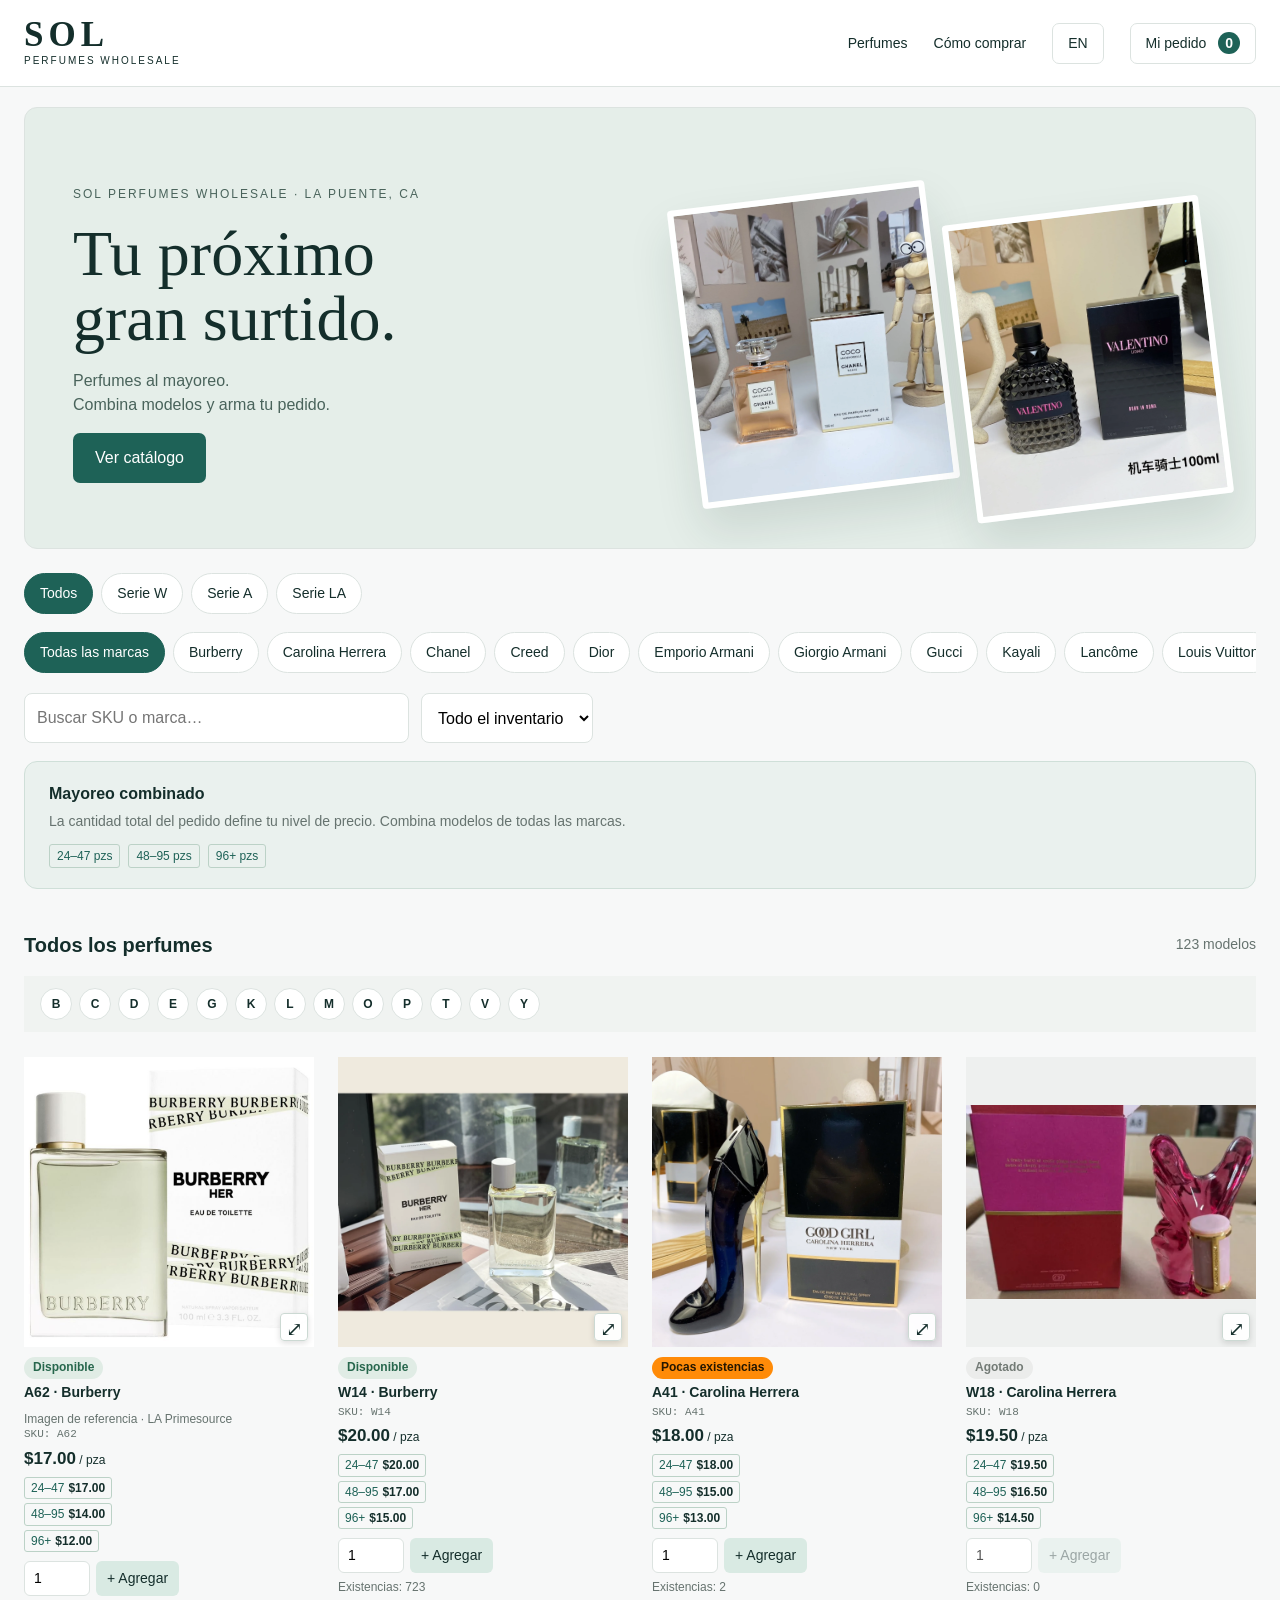
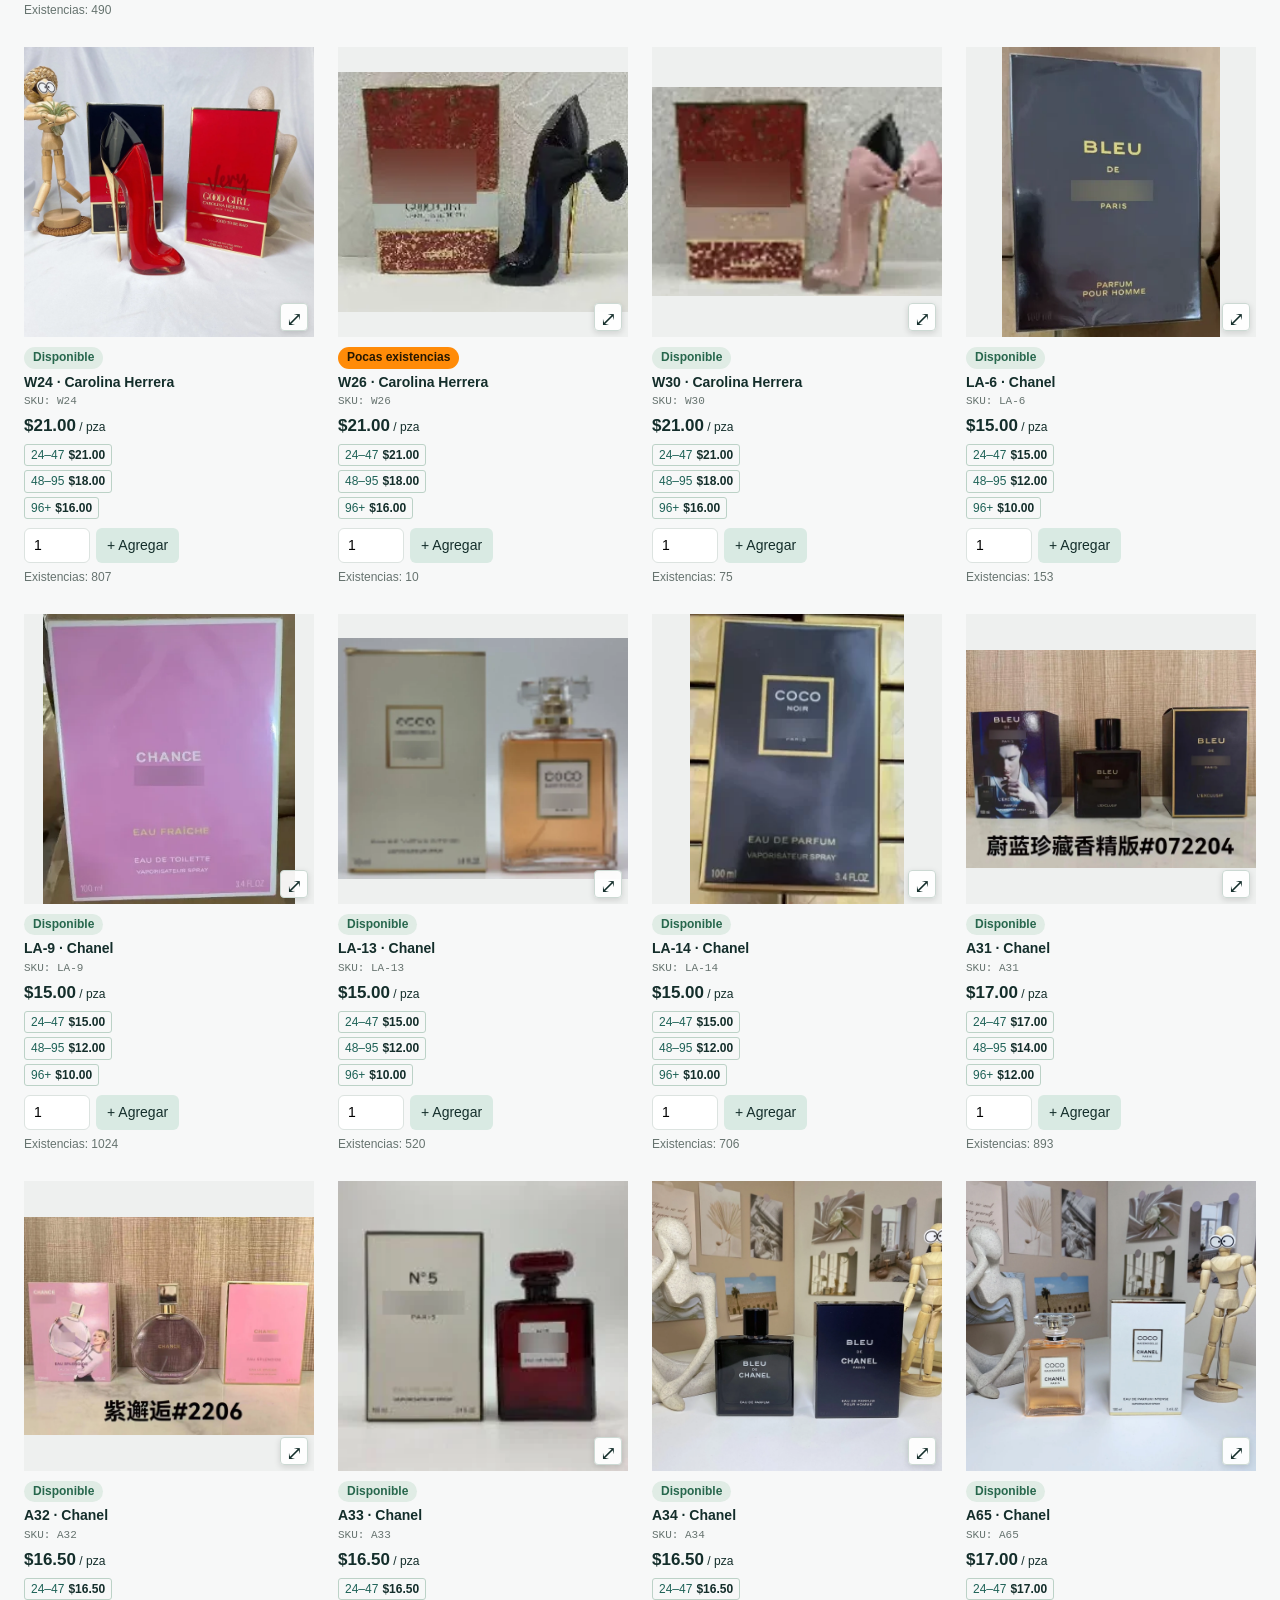
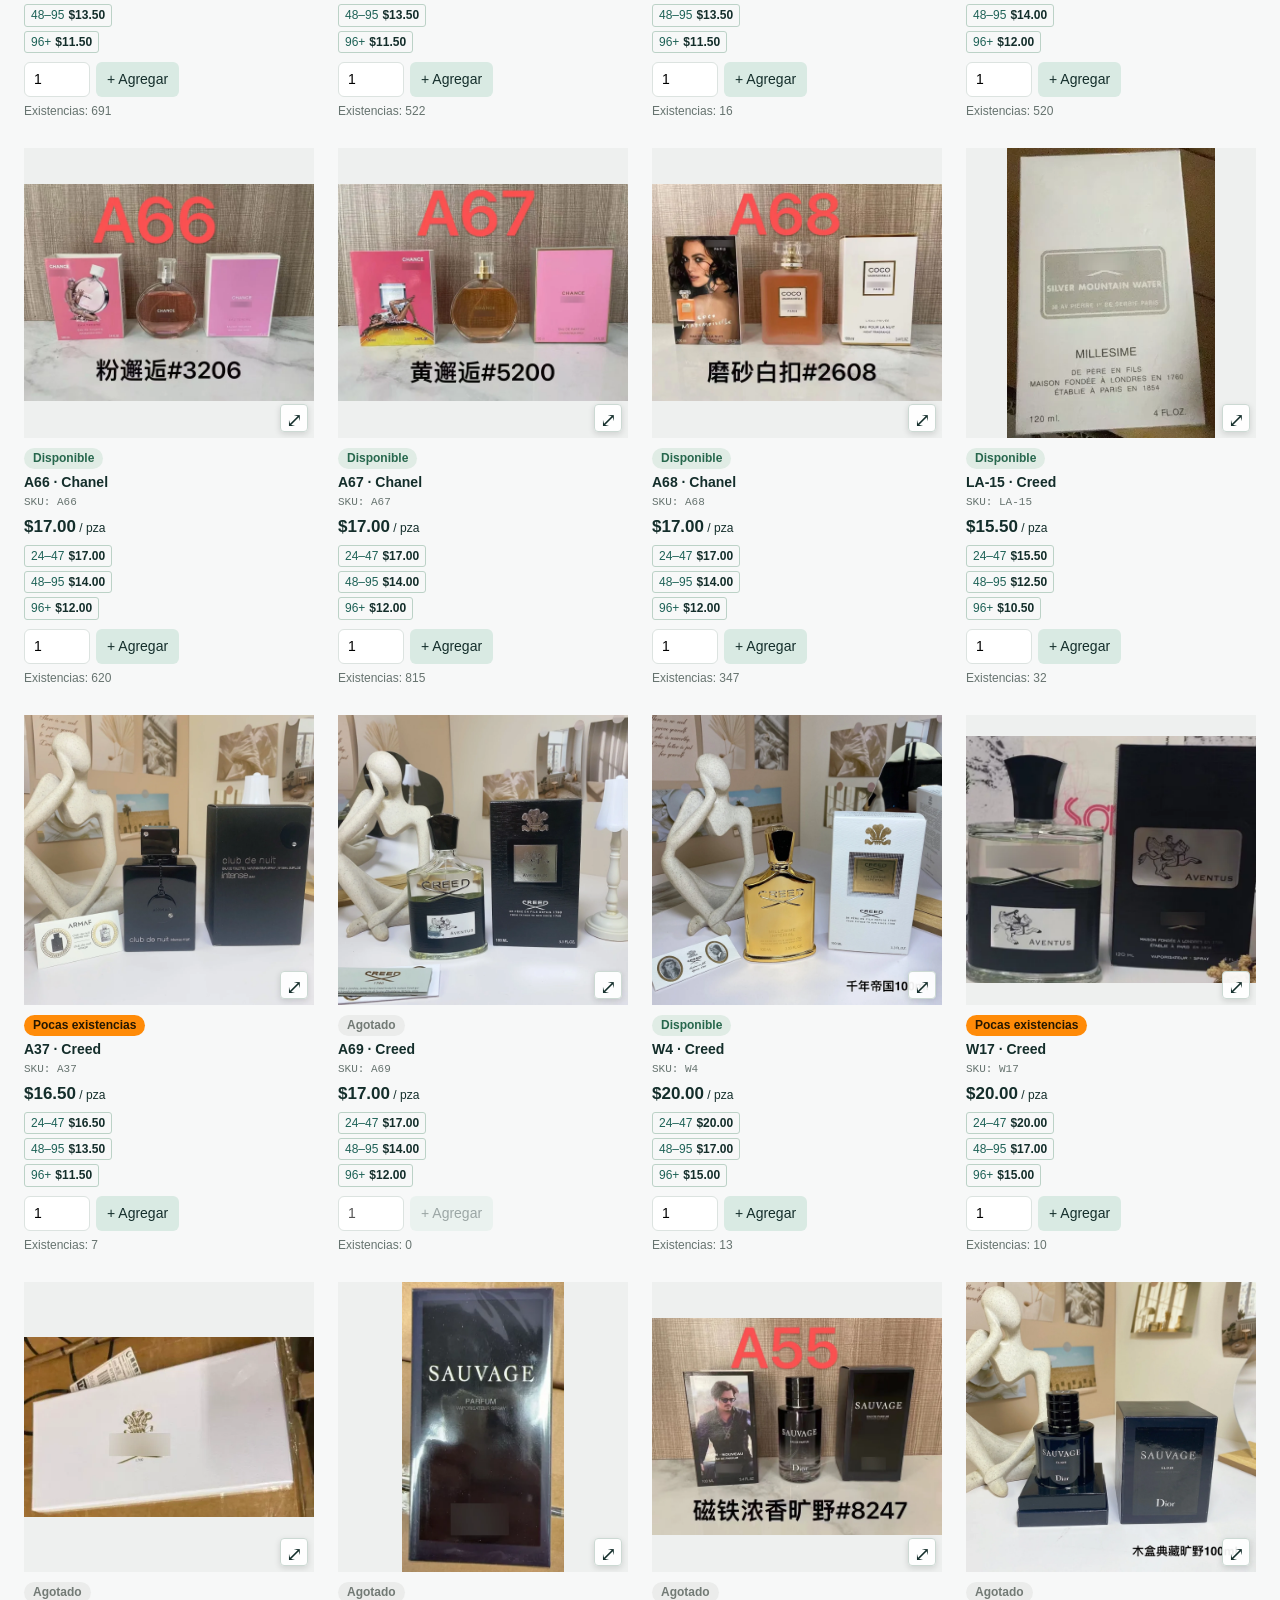
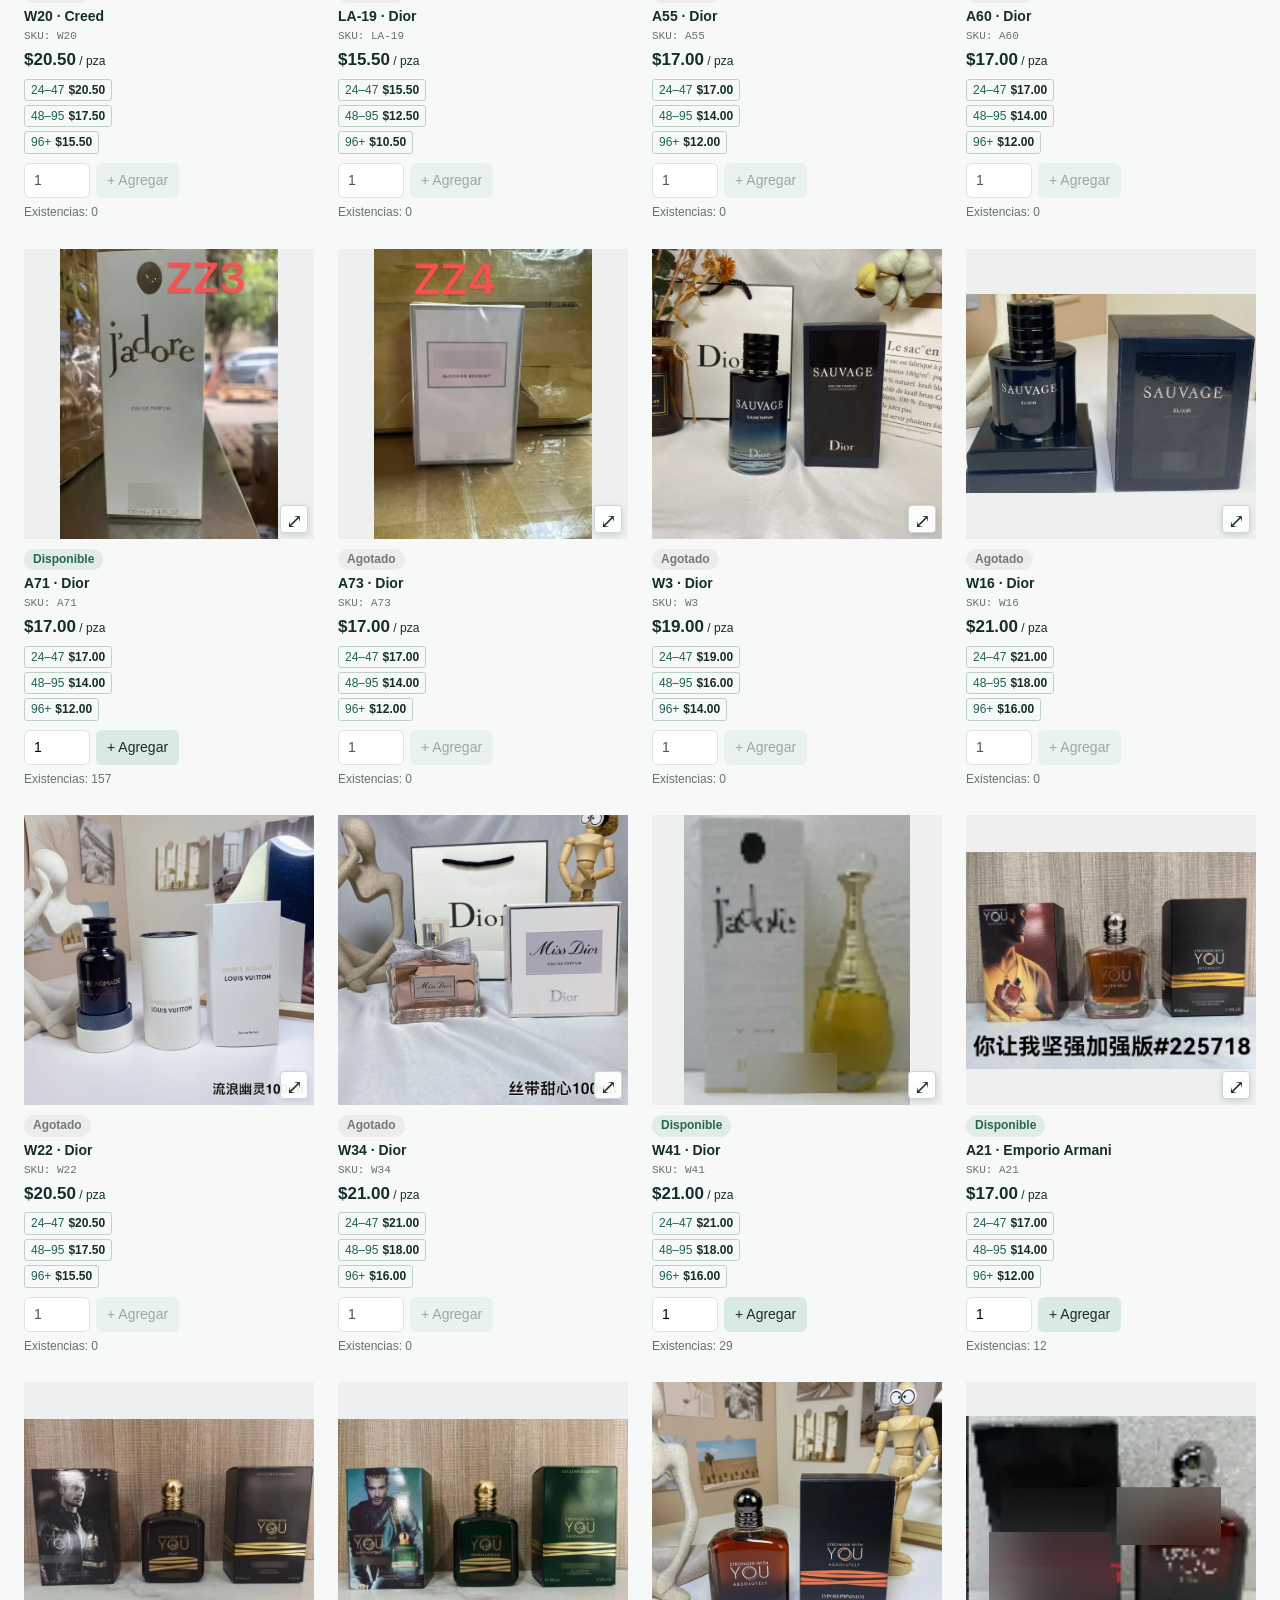
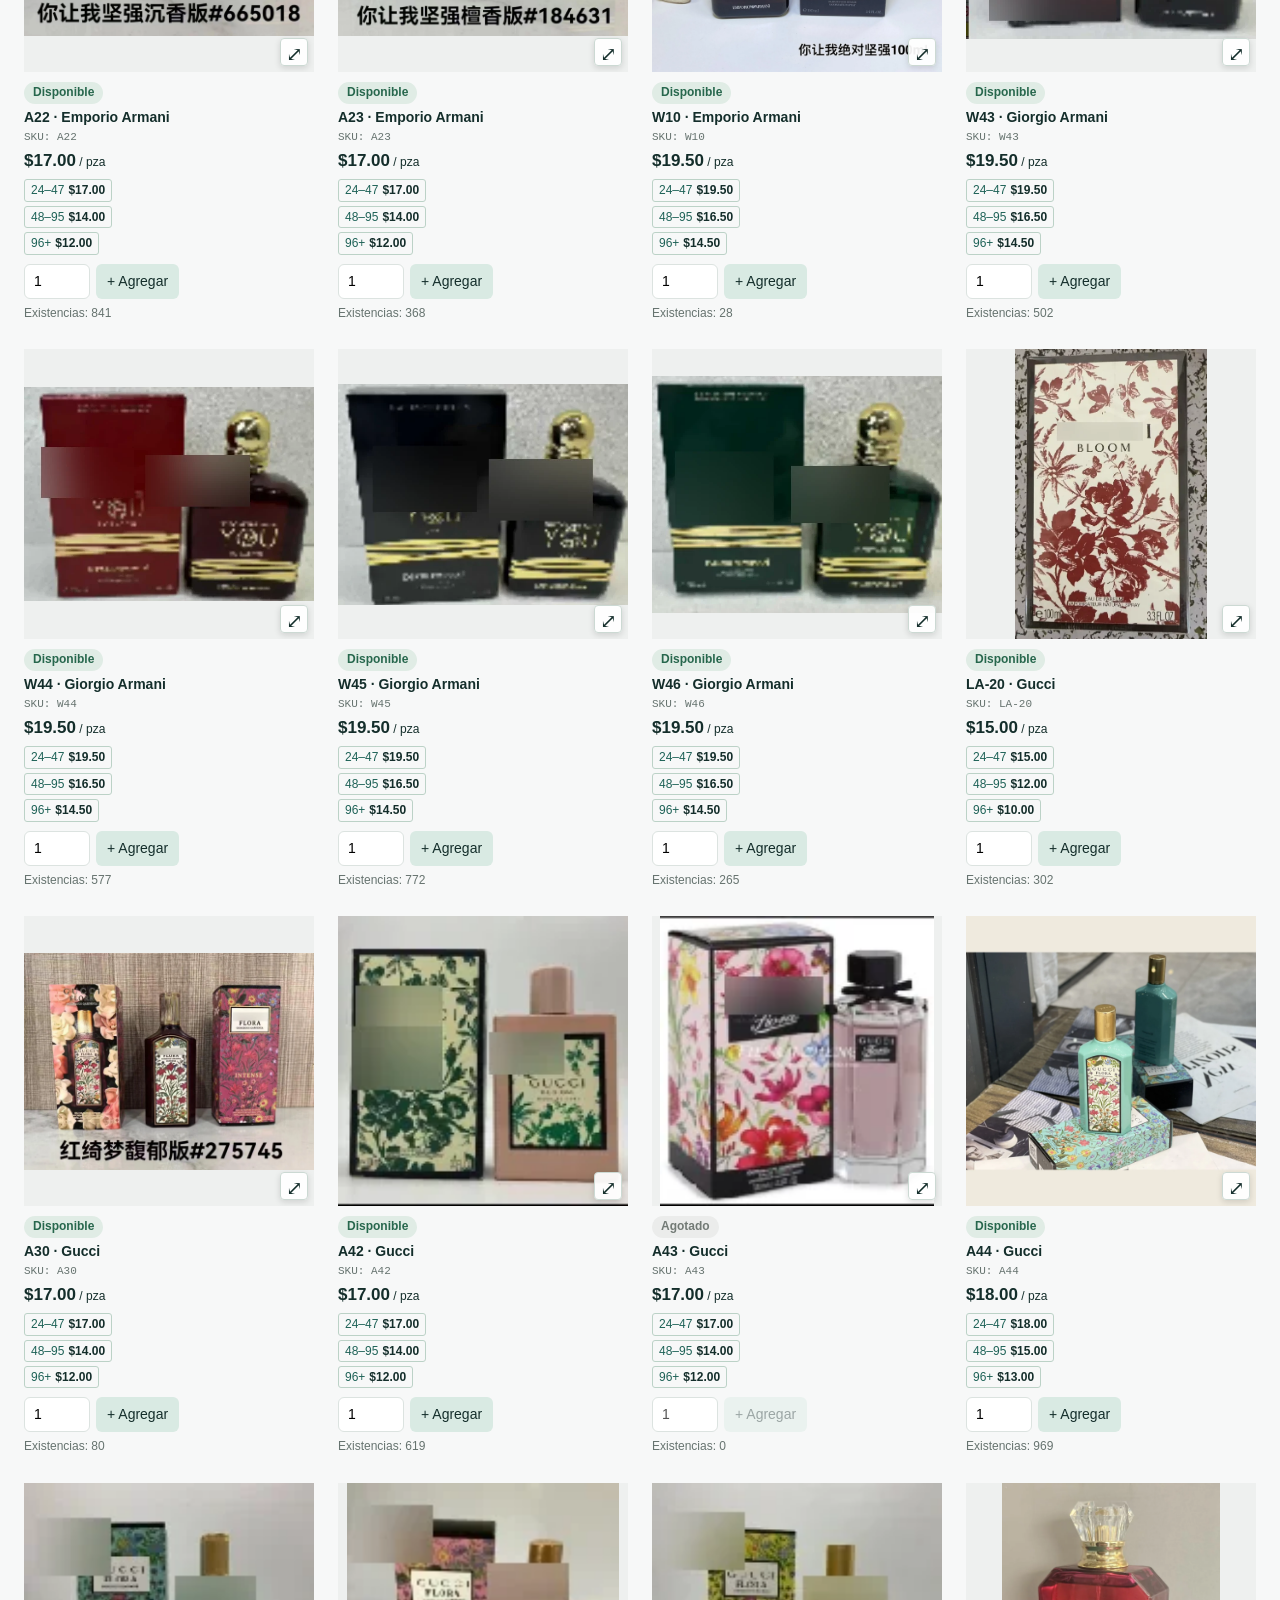
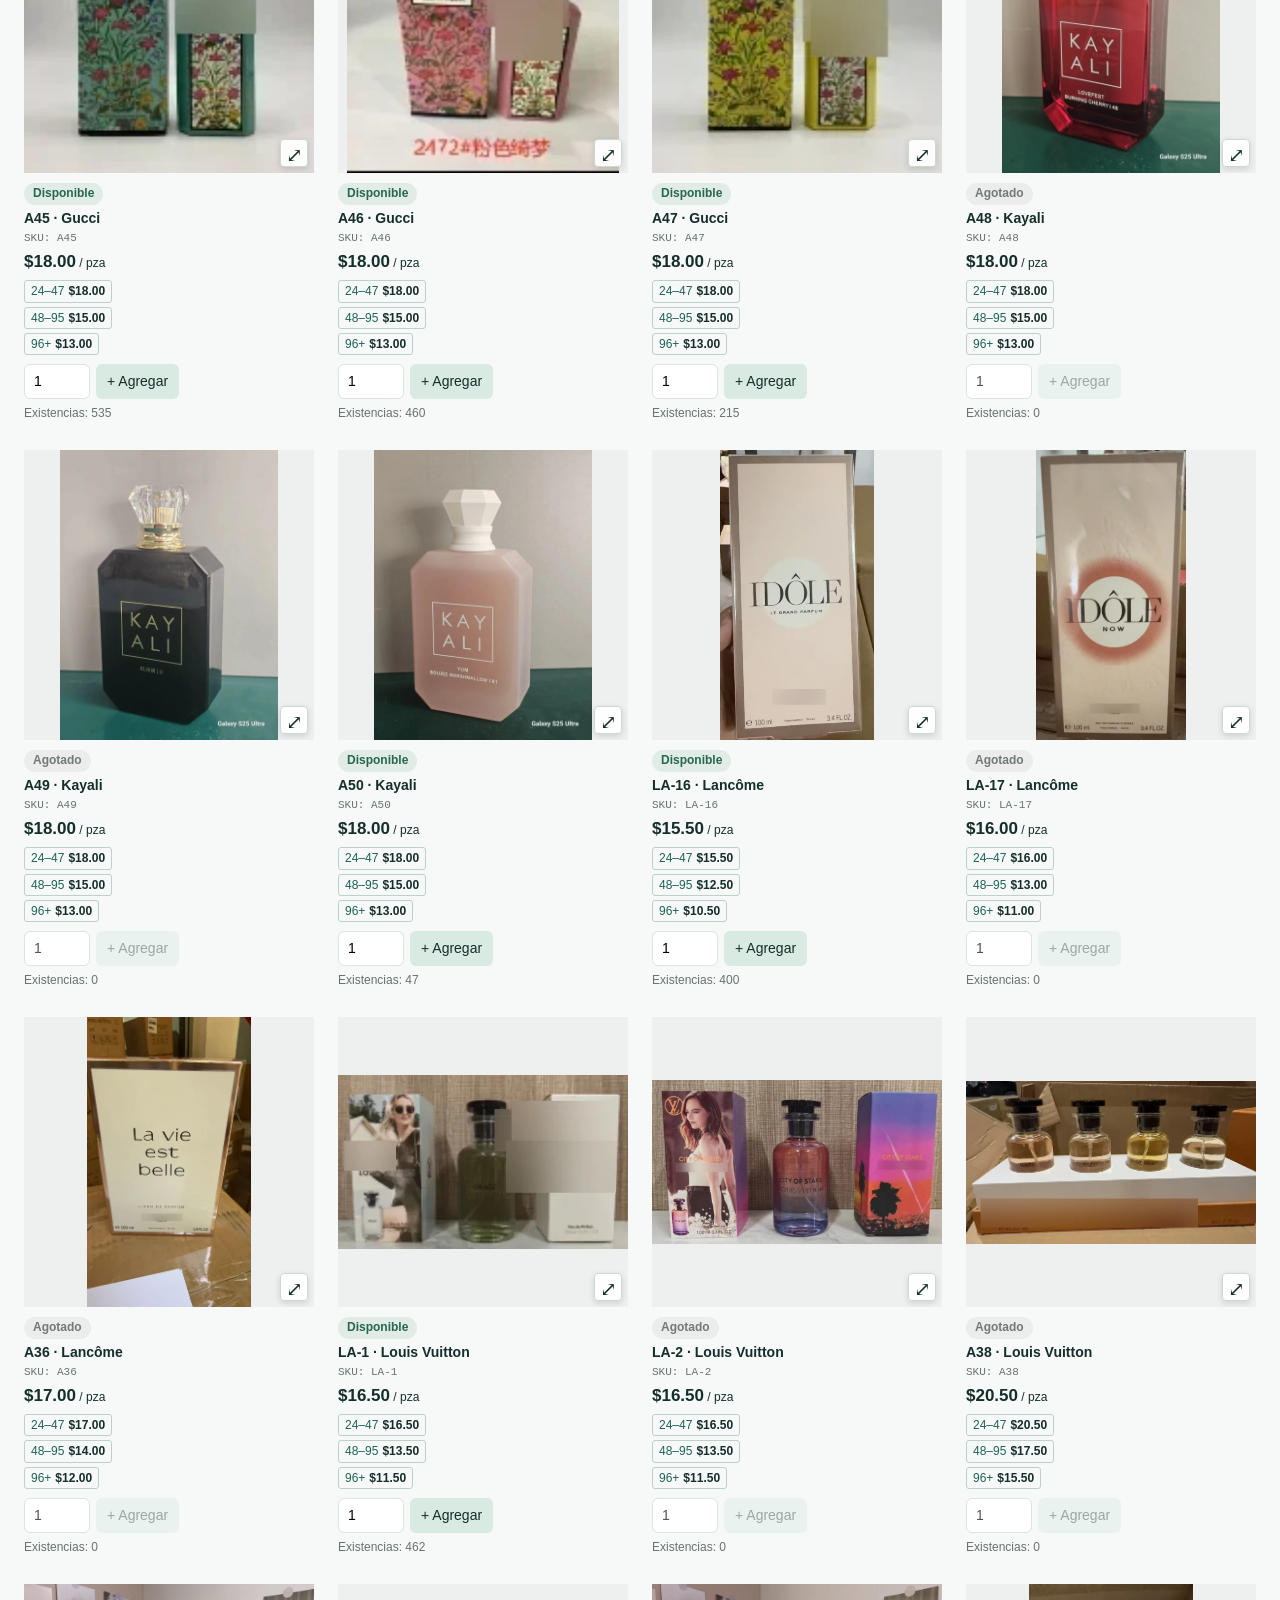
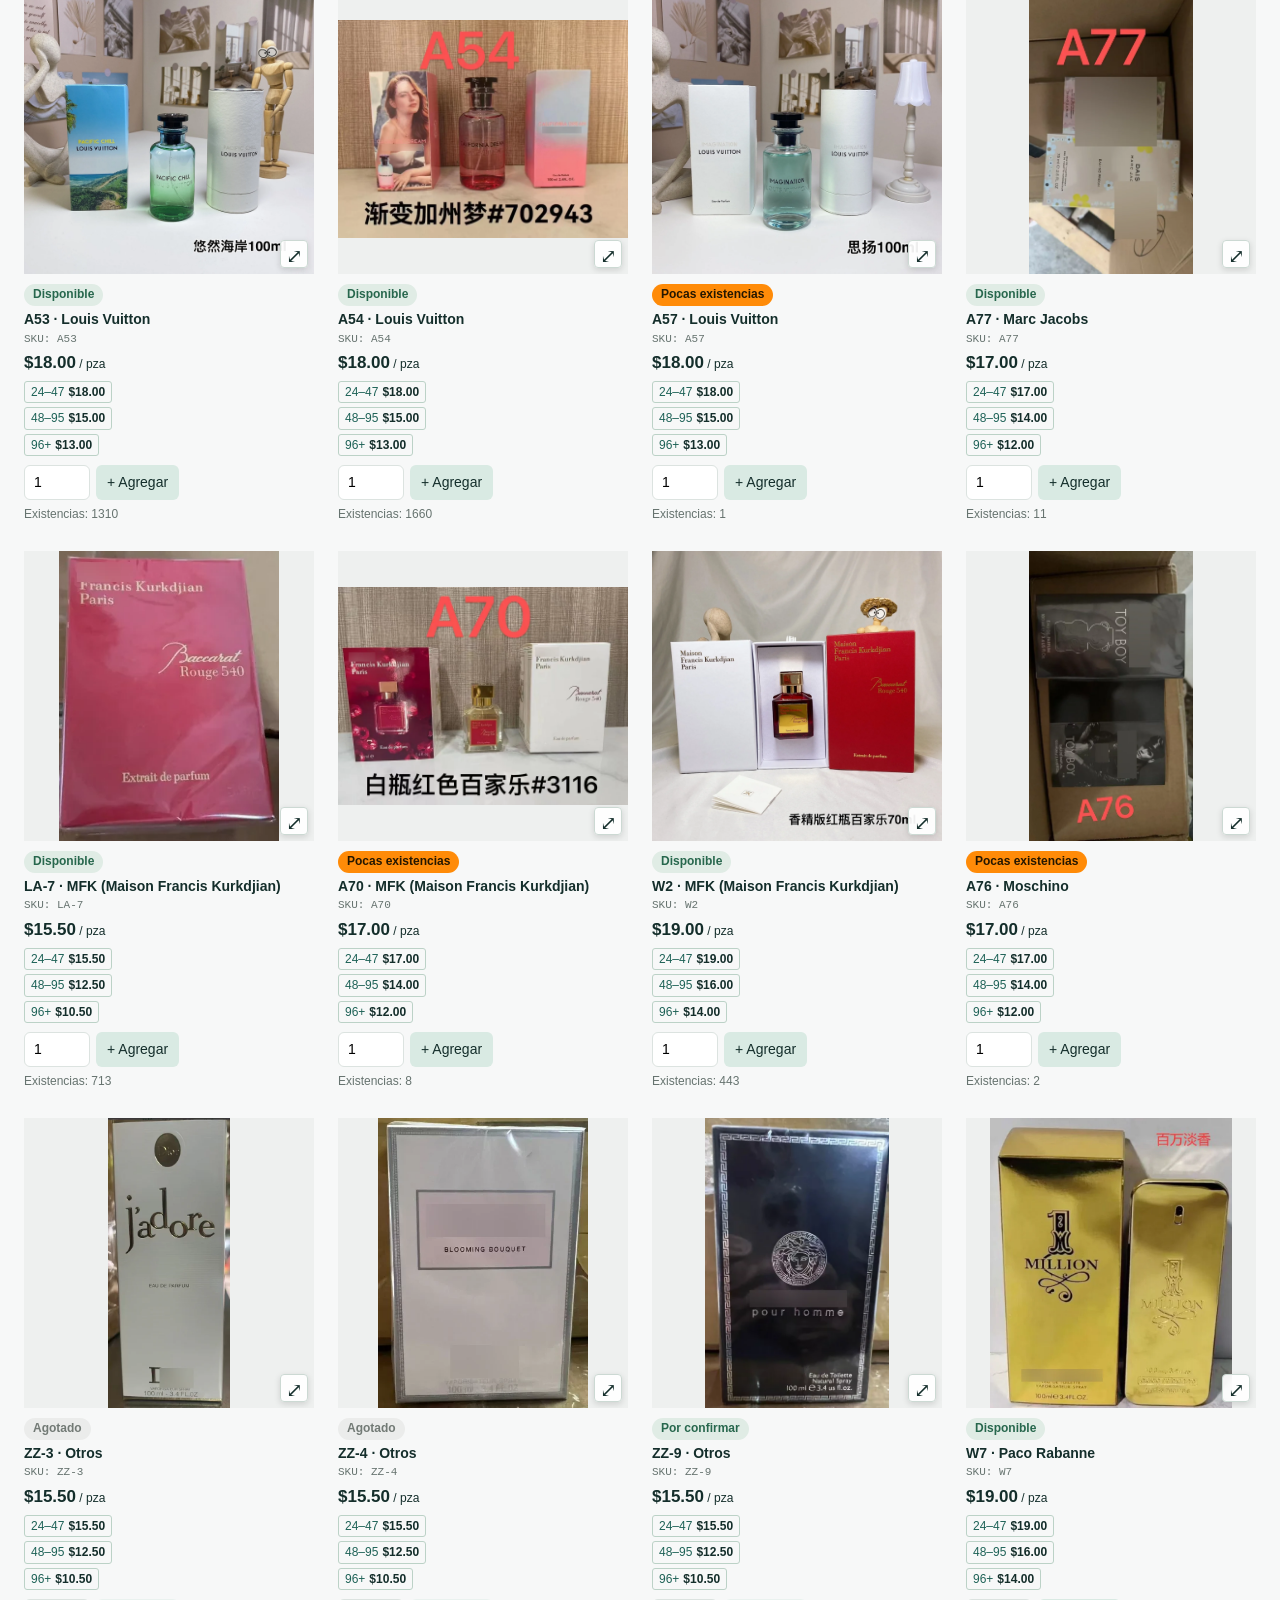
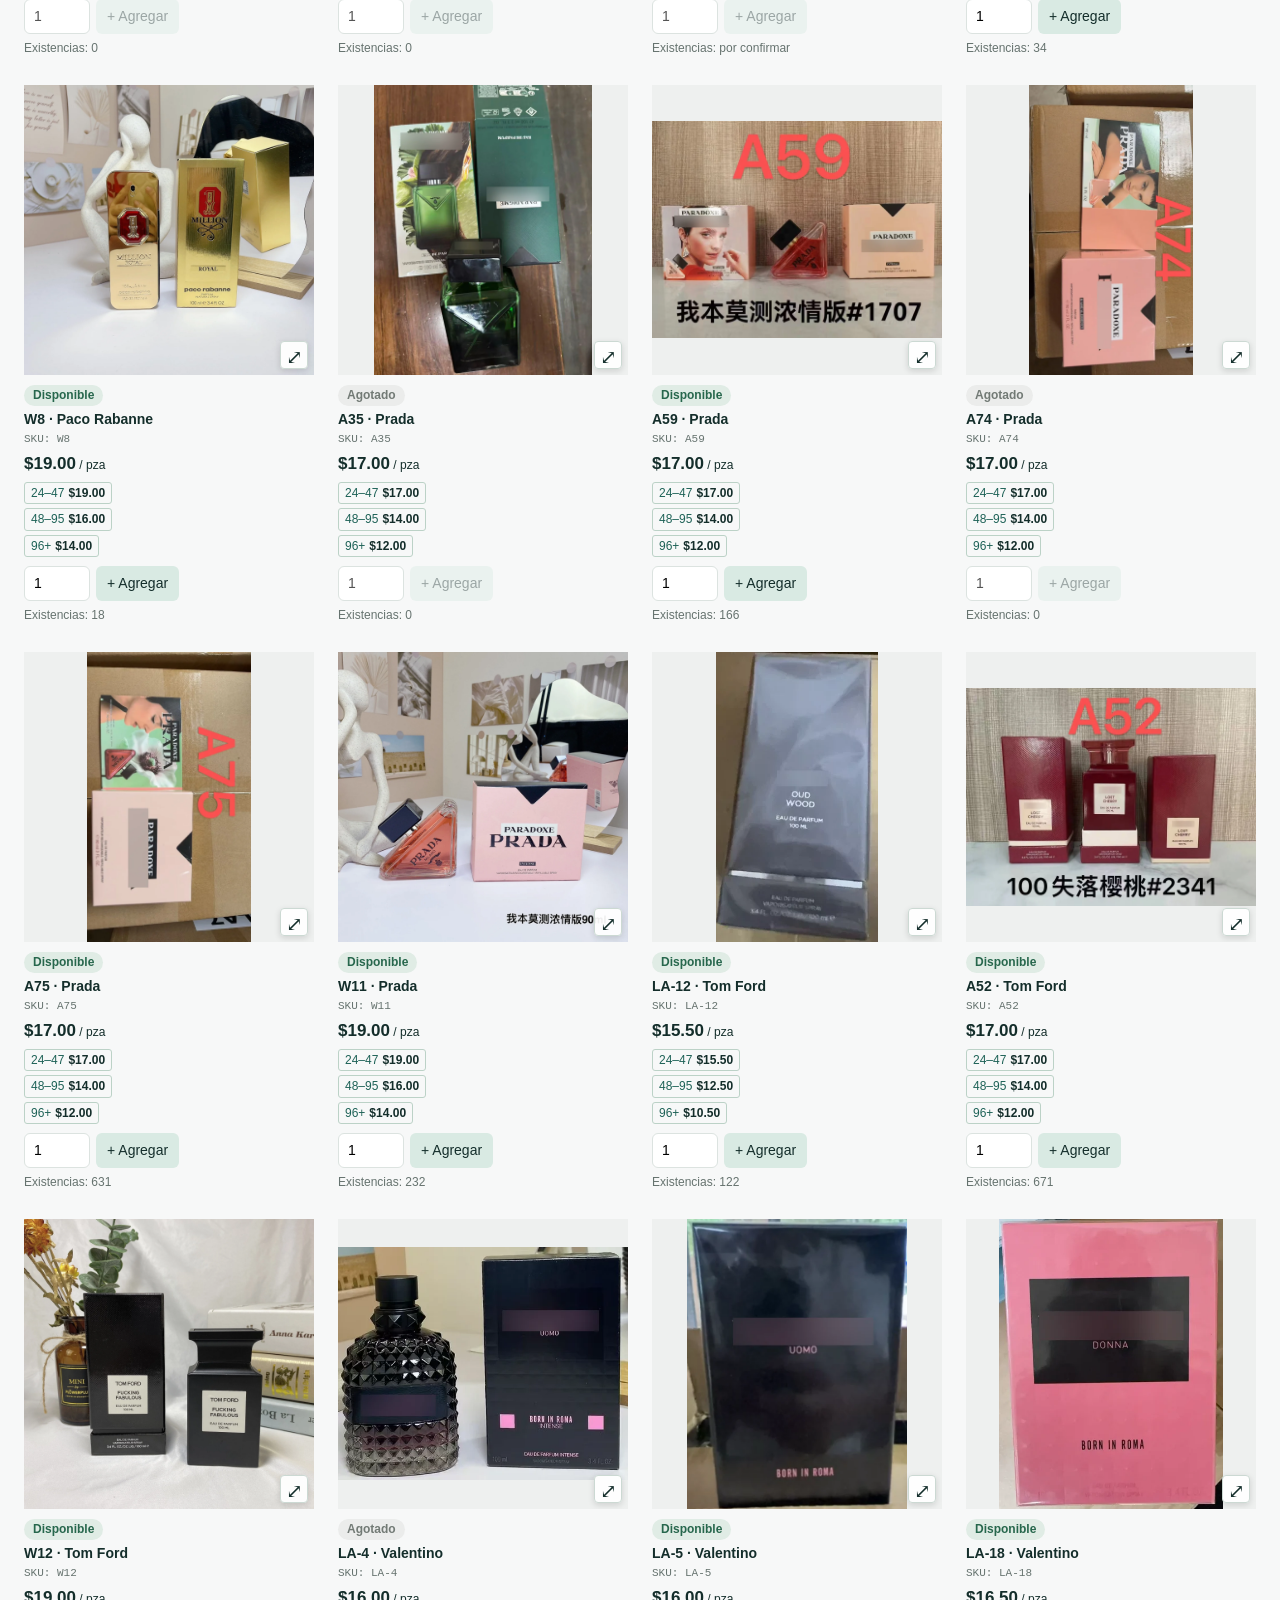
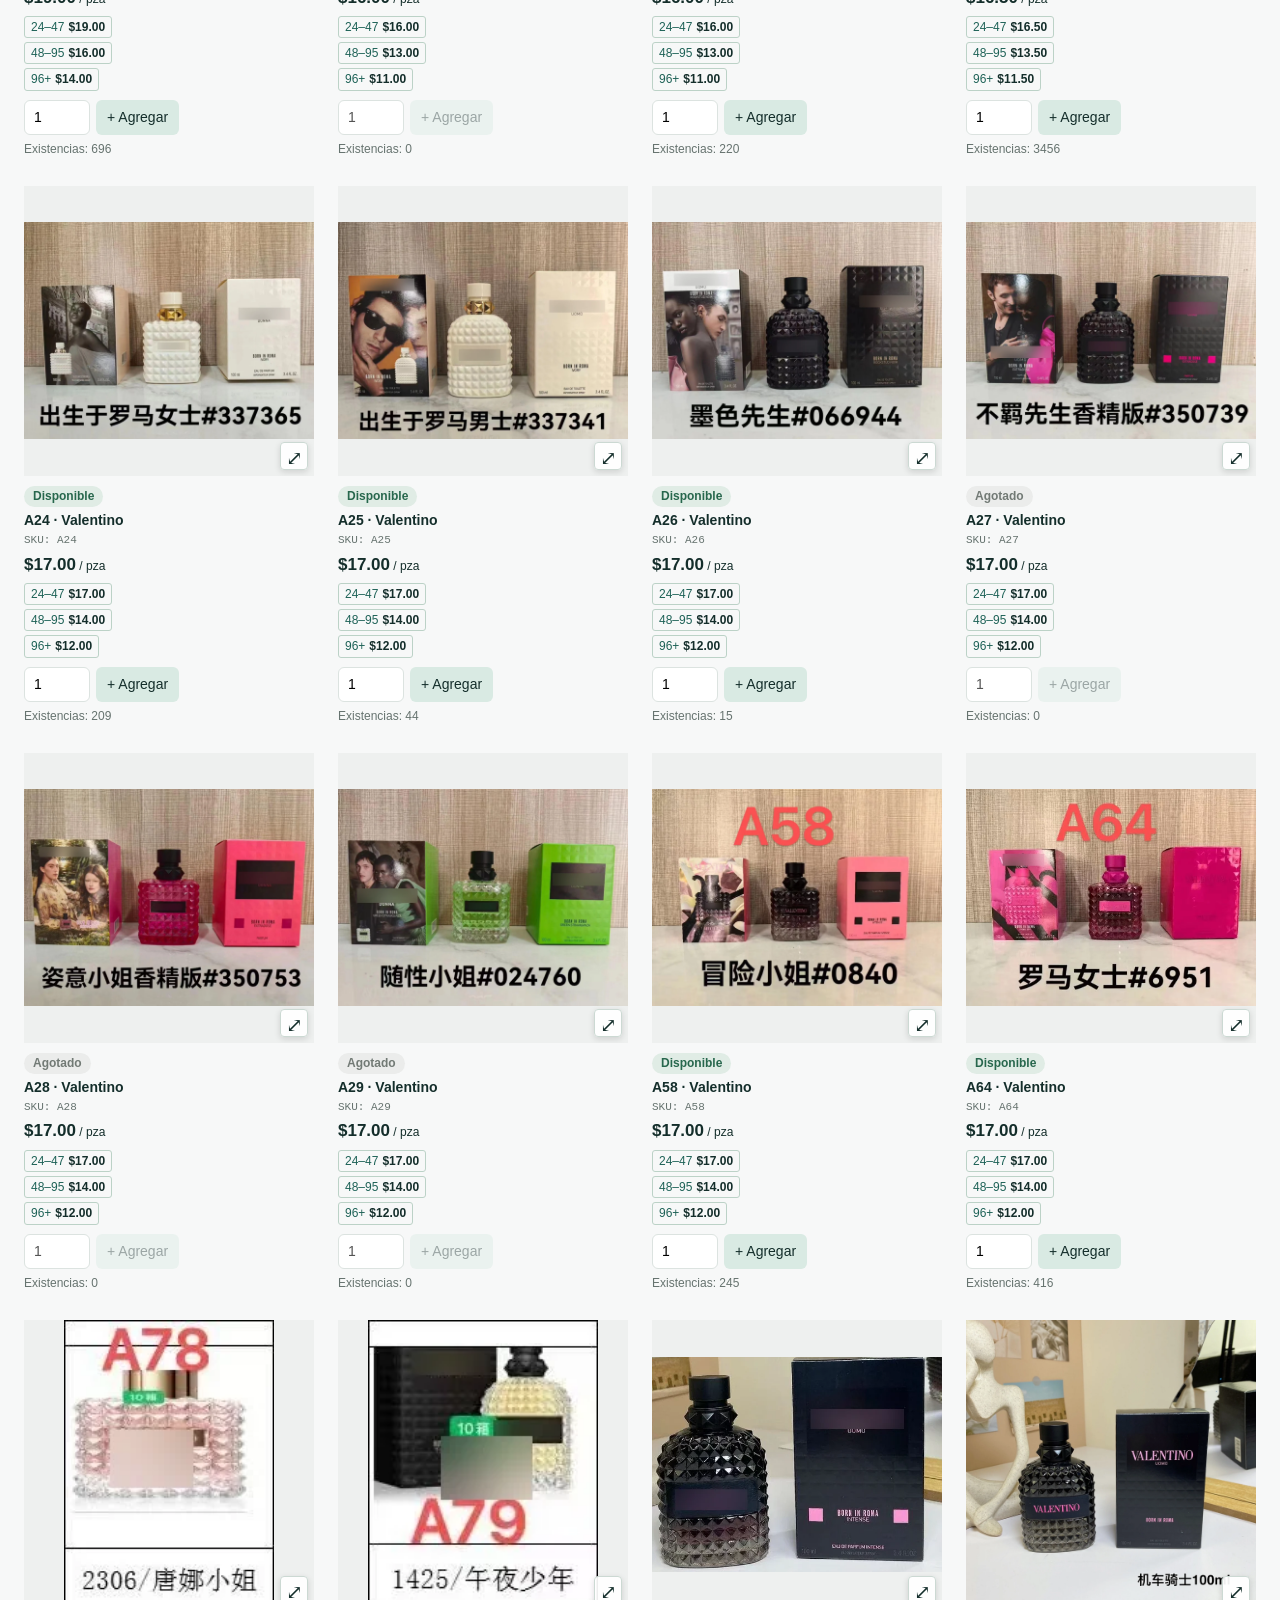
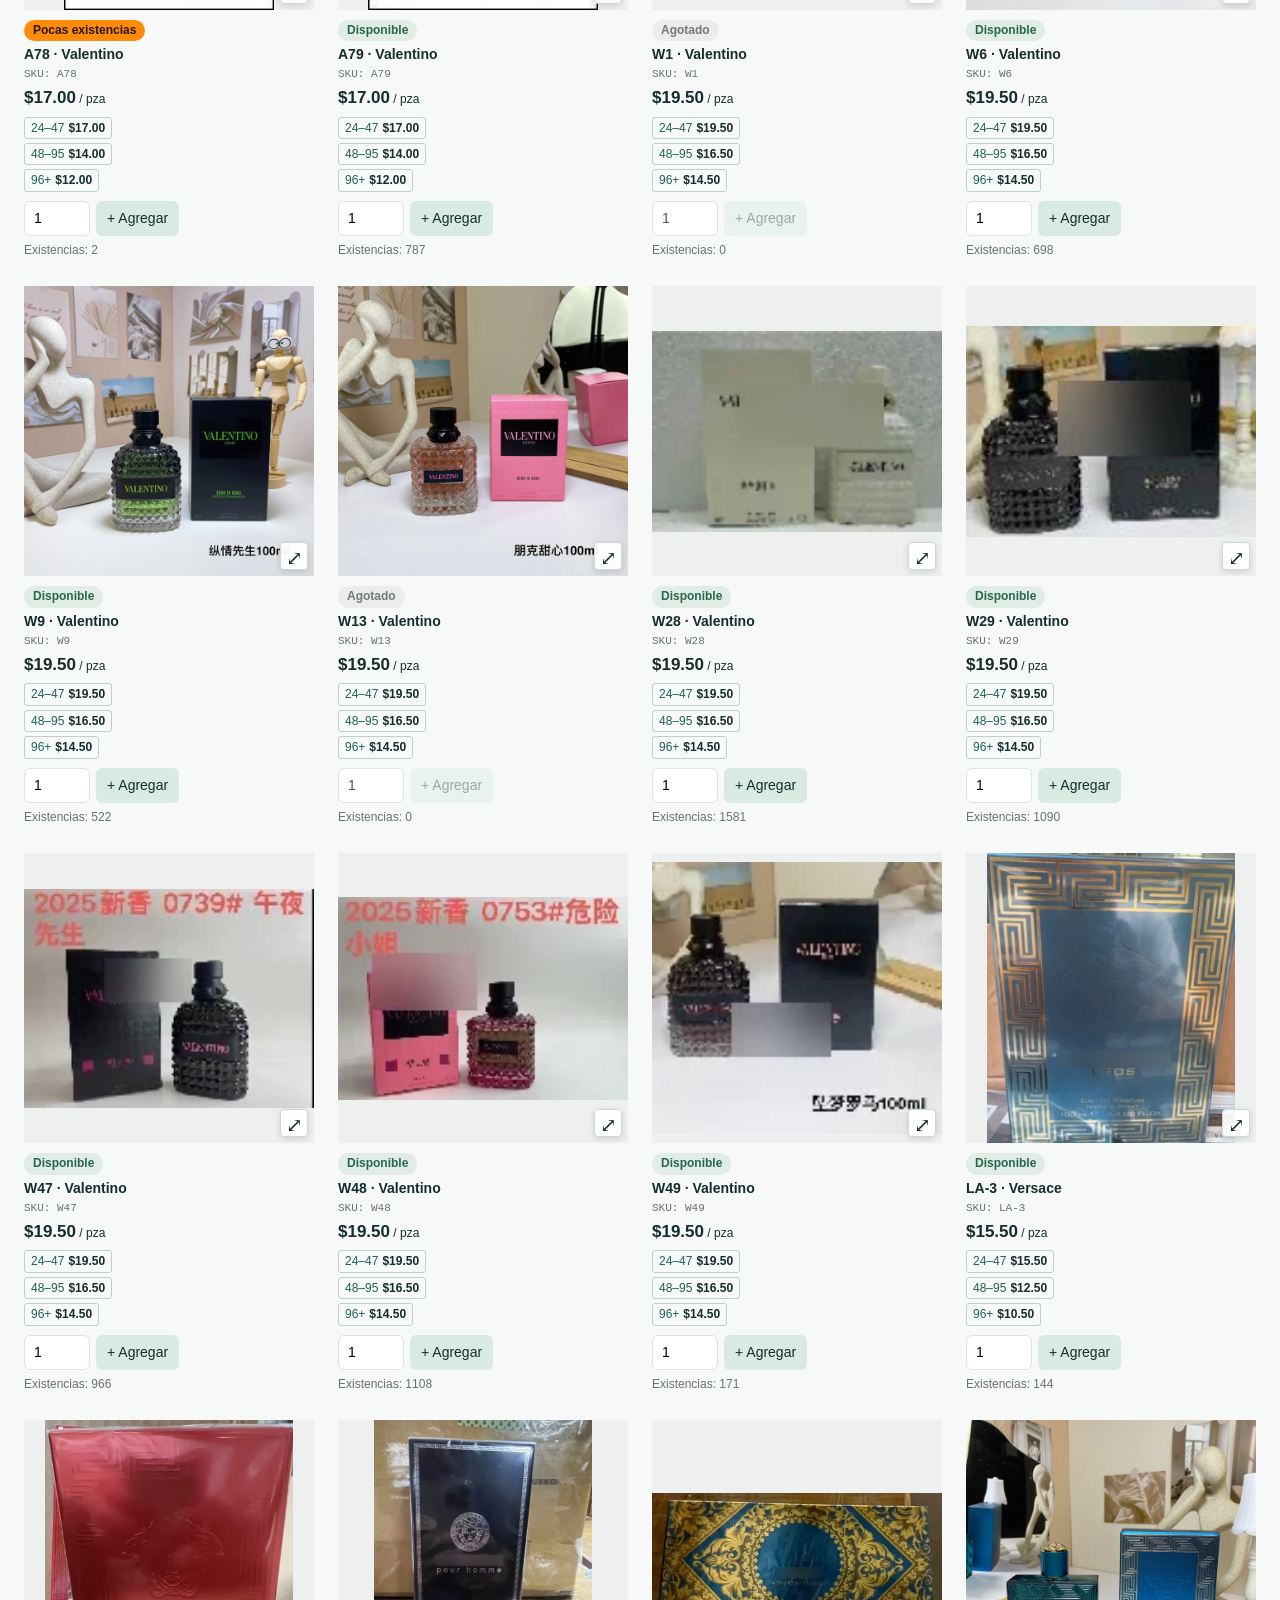
==== catalog/index.html @ bd99ab2a "Match compact product card hierarchy and vertical price tiers" ====
<!doctype html><html lang="es"><meta charset="utf-8"><meta name="viewport" content="width=device-width,initial-scale=1"><meta name="robots" content="noindex,nofollow"><title>Sol Perfumes · Catálogo de mayoreo</title><link rel="stylesheet" href="style.css?v=20261124-card">
<header><a class="logo" href="#">SOL<span>PERFUMES WHOLESALE</span></a><nav><a href="#catalog">Perfumes</a><a href="#terms">Cómo comprar</a><button id="language">EN</button><button id="cartButton">Mi pedido <b id="count">0</b></button></nav></header>
<main><section class="hero"><div><p class="eyebrow">SOL PERFUMES WHOLESALE · LA PUENTE, CA</p><h1>Tu próximo<br>gran surtido.</h1><p>Perfumes al mayoreo.<br>Combina modelos y arma tu pedido.</p><a class="primary" href="#catalog">Ver catálogo</a></div><div class="heroPhotos" id="heroPhotos"></div></section>
<section id="catalog"><div class="row categories" id="series"></div><div id="brands" class="row brands" aria-label="Marcas"></div><div class="tools"><input id="search" type="search" placeholder="Buscar SKU o marca…" aria-label="Buscar SKU o marca"><select id="stockFilter" aria-label="Inventario"><option value="all">Todo el inventario</option><option value="in">Con existencias</option><option value="out">Agotados</option></select></div>
<aside class="tierInfo"><strong id="mixTitle">Mayoreo combinado</strong><p id="mixText">La cantidad total del pedido define tu nivel de precio. Combina modelos de todas las marcas.</p><div class="row"><span>24–47 pzs</span><span>48–95 pzs</span><span>96+ pzs</span></div></aside>
<div class="catalogHeading"><h2 id="catalogTitle">Todos los perfumes</h2><span id="results"></span></div><div class="letters" id="letters"></div><div id="products"></div><p id="empty" hidden>No encontramos modelos con estos filtros.</p></section>
<section id="terms"><h2>Cómo comprar</h2><div class="termsGrid"><div><h3>30 piezas, combinadas</h3><p>Pedido de mayoreo desde 30 piezas. La entrega local requiere un mínimo de 30 piezas y confirmación de dirección.</p></div><div><h3>Precio por volumen</h3><p>Cada modelo conserva su precio. El nivel se calcula con el total de piezas del pedido.</p></div><div><h3>Confirma tu pedido</h3><p>Rachel confirma por teléfono la fecha, hora y lugar de entrega. No se aceptan devoluciones.</p></div></div><p class="muted">Inventario según la última tabla cargada; no representa una conexión en vivo con el almacén.</p></section></main>
<footer><div class="logo">SOL<span>PERFUMES WHOLESALE</span></div><p>La Puente, California · Mayoreo de perfumes</p><a href="#catalog">Catálogo</a><a href="#terms">Cómo comprar</a></footer>
<dialog id="photoModal"><button class="close" id="closePhoto" aria-label="Cerrar">×</button><p class="eyebrow" id="photoLabel">FOTO DEL PRODUCTO</p><div class="photoSquare"><img id="largePhoto" alt=""></div><strong id="photoTitle"></strong><button id="bottomClose">Cerrar</button></dialog>
<dialog id="cartModal"><button class="close" id="closeCart" aria-label="Cerrar">×</button><h2 id="orderTitle">Mi pedido</h2><p class="muted" id="tierApplied"></p><div id="cartRows"></div><div class="total"><span id="totalLabel">Total de mercancía</span><strong id="total"></strong></div><p class="muted">Envío y cargos aplicables se confirman por separado. No es una confirmación de entrega ni de pago.</p><div class="row"><button id="copyQuote" class="primary">Copiar cotización</button><button id="downloadQuote">Descargar CSV</button><button id="clearCart">Vaciar</button><a class="primary" href="pedido.html">Completar pedido</a></div><p id="cartStatus" role="status"></p></dialog><div id="toast" role="status"></div>
<script src="data.js"></script><script src="app.js?v=20261124-card"></script><script src="language.js"></script><script src="reference-fill.js"></script></html>
---- catalog/style.css ----
:root{--bg:#f7f8f8;--ink:#142e2b;--accent:#1e6257;--muted:#66736f;--line:#dce3e0;--white:#fff}*{box-sizing:border-box}html{scroll-behavior:smooth;scroll-padding-top:100px}body{margin:0;background:var(--bg);color:var(--ink);font:16px/1.5 Arial,sans-serif}button,input,select{font:inherit}button,a,input,select{outline-offset:4px}a{color:inherit;text-decoration:none}button{cursor:pointer;border:1px solid var(--line);background:white;border-radius:7px;padding:9px 15px;color:var(--ink)}button:hover{border-color:var(--accent)}button:disabled{opacity:.4;cursor:not-allowed}.primary{background:var(--accent);color:white;display:inline-block;border:0;padding:13px 22px;border-radius:7px}header{position:sticky;top:0;z-index:20;display:flex;align-items:center;justify-content:space-between;padding:17px max(calc((100vw - 1248px)/2),24px);background:#ffffffef;border-bottom:1px solid var(--line);backdrop-filter:blur(12px)}.logo{font-family:Georgia,serif;font-size:35px;letter-spacing:5px;font-weight:bold;line-height:1}.logo span{display:block;font:10px/1.7 Arial;letter-spacing:2px}nav{display:flex;gap:26px;align-items:center;font-size:14px}nav b{background:var(--accent);color:white;border-radius:50%;padding:3px 7px;margin-left:8px}main{max-width:1248px;margin:24px auto;padding:0 0 60px}.hero{min-height:440px;display:grid;grid-template-columns:1fr 1fr;align-items:center;overflow:hidden;background:#e5eee9;border:1px solid var(--line);border-radius:13px;margin-bottom:24px}.hero>div:first-child{padding:48px}.eyebrow{font-size:12px;letter-spacing:2px}.hero h1{font:clamp(42px,5vw,68px)/1.02 Georgia;margin:18px 0}.hero p{color:#49635b}.heroPhotos{position:relative;height:440px;display:flex;align-items:center;justify-content:center;gap:12px;transform:rotate(-7deg)}.heroPhotos img{width:42%;height:300px;object-fit:cover;box-shadow:0 24px 45px #173b3120;border:6px solid white;border-radius:4px}.heroPhotos img:last-child{transform:translateY(48px)}.row{display:flex;gap:8px;align-items:center}.categories{padding:0 0 18px}.categories button,.brands button{border-radius:30px;white-space:nowrap;font-size:14px}.active{background:var(--accent);color:white;border-color:var(--accent)}.brands{overflow-x:auto;padding-bottom:12px}.tools{display:flex;gap:12px;margin:8px 0 18px}.tools input{width:385px}.tools input,.tools select{background:white;border:1px solid var(--line);padding:12px;border-radius:8px;min-width:0}.tierInfo{padding:20px 24px;background:#eaf1ee;border:1px solid #cfdfd8;border-radius:13px;margin:18px 0 24px}.tierInfo p{margin:5px 0 12px;color:var(--muted);font-size:14px}.tierInfo span,.priceTiers span{border:1px solid #bcd2c7;color:var(--accent);border-radius:3px;padding:2px 7px;font-size:12px}.catalogHeading{display:flex;justify-content:space-between;align-items:center}.catalogHeading h2{font-size:20px}.catalogHeading span{color:var(--muted);font-size:14px}.letters{display:flex;gap:7px;position:sticky;top:84px;z-index:10;background:#f0f3f1;padding:12px 16px;margin-bottom:25px;overflow-x:auto}.letters a{display:grid;place-items:center;width:32px;height:32px;flex-shrink:0;border:1px solid var(--line);background:white;border-radius:50%;font-size:12px;font-weight:bold}.brandSection h3{font:26px Georgia;margin:25px 0 18px}.grid{display:grid;grid-template-columns:repeat(4,minmax(0,1fr));gap:28px 24px}.card{min-width:0}.photo{aspect-ratio:1;position:relative;background:#eef0ef;overflow:hidden;width:100%;padding:0;border:0;border-radius:3px}.photo img{height:100%;width:100%;object-fit:contain;transition:transform .3s}.photo:hover img{transform:scale(1.035)}.camera{position:absolute;bottom:9px;right:9px;background:#ffffffeb;box-shadow:0 2px 6px #0002;border-radius:6px;padding:3px 8px;font-size:18px}.card h4{font-size:15px;margin:7px 0 2px;line-height:1.35}.sku{font:12px monospace;color:var(--muted);margin-bottom:5px}.badge{display:inline-block;font-size:12px;border-radius:20px;background:#e0ece5;color:#27674d;padding:1px 9px;margin-top:8px}.badge.out{background:#ebeceb;color:#727a75}.price{font-size:18px;font-weight:bold;margin:5px 0}.priceTiers{display:flex;flex-wrap:wrap;gap:4px;margin-bottom:10px}.quantity{display:flex;gap:6px}.quantity input{width:75px;border:1px solid var(--line);border-radius:5px;padding:8px;background:white}.quantity button{padding:8px 12px;font-size:14px;background:#d9eae3;border:0}.stock{color:var(--muted);font-size:12px;margin:6px 0}#terms{border-top:1px solid var(--line);margin-top:65px;padding-top:30px}.termsGrid{display:grid;grid-template-columns:repeat(3,1fr);gap:32px}.termsGrid h3{font-size:17px}.termsGrid p,.muted{color:var(--muted);font-size:14px}footer{background:#142e2b;color:white;padding:48px max(calc((100vw - 1248px)/2),24px)}footer a{margin-right:28px;font-size:14px}dialog{border:1px solid var(--line);color:var(--ink);border-radius:14px;padding:30px}dialog::backdrop{background:#142e2bd9;backdrop-filter:blur(5px)}#photoModal{position:fixed;inset:0;width:100vw;height:100dvh;max-width:none;max-height:none;border:0;border-radius:0;background:#f7f8f8f5;margin:0}#photoModal[open]{display:flex;flex-direction:column;align-items:center;justify-content:center;gap:16px}.close{position:absolute;right:20px;top:18px;border-radius:50%;width:44px;height:44px;background:var(--accent);color:white;font-size:26px;padding:0;border:0}.photoSquare{display:flex;align-items:center;justify-content:center;width:min(90vw,70vh);aspect-ratio:1;background:#edf0ee;border-radius:8px;overflow:hidden}.photoSquare img{width:100%;height:100%;object-fit:contain}#photoTitle{max-width:90vw;text-align:center}#bottomClose{border-radius:30px;padding:9px 28px;border-color:var(--accent)}#cartModal{width:min(700px,94vw);max-height:88dvh}#cartRows{margin-top:25px}.cartRow{display:grid;grid-template-columns:1fr 80px 100px 35px;gap:10px;border-bottom:1px solid var(--line);padding:16px 0;align-items:center}.cartRow input{width:100%;padding:8px}.cartRow small{display:block;color:var(--muted)}.total{display:flex;justify-content:space-between;font-size:22px;padding:20px 0}.emptyPhoto{display:grid;place-items:center;height:100%;color:var(--muted)}#toast{position:fixed;bottom:24px;left:50%;transform:translateX(-50%);background:var(--ink);color:white;border-radius:6px;padding:10px 18px;z-index:100;display:none}#empty{padding:60px;text-align:center} @media(max-width:1300px){main{margin:20px 24px}}@media(max-width:700px){header{padding:14px 18px}.logo{font-size:27px}nav{gap:9px}nav>a{display:none}nav button{padding:8px}main{margin:16px}.hero{grid-template-columns:1fr;min-height:0}.hero>div:first-child{padding:30px}.hero h1{font-size:48px}.heroPhotos{height:245px;margin-top:-10px}.heroPhotos img{width:37%;height:225px}.heroPhotos img:last-child{transform:translateY(10px)}.grid{grid-template-columns:repeat(2,minmax(0,1fr));gap:24px 12px}.tools{flex-wrap:wrap}.tools input{width:100%}.tools select{flex:1}.letters{top:75px}.tierInfo{padding:16px}.termsGrid{grid-template-columns:1fr;gap:0}.card h4{font-size:14px}.price{font-size:17px}.quantity input{width:52px}.quantity button{padding:8px}.priceTiers span{padding:2px 4px;font-size:11px}.cartRow{grid-template-columns:1fr 55px 75px 30px;font-size:13px}#cartModal .row{flex-wrap:wrap}.total{font-size:18px}}@media(prefers-reduced-motion:reduce){*{scroll-behavior:auto!important;transition:none!important}}

/* Compact reference-style product unit: photo, status, title, SKU, price,
   vertically stacked tiers, quantity controls. No separate brand grids. */
.card{display:flex;flex-direction:column;align-items:flex-start;gap:0}
.card .photo{display:block;flex-shrink:0;border-radius:0}
.card .badge{font-size:12px;line-height:1.3;margin:10px 0 4px;padding:3px 9px;font-weight:600}
.card .badge.low{background:#ff8b08;color:#251700}
.card h4{font-size:14px;line-height:1.35;font-weight:700;margin:0 0 3px}
.card .sku{font-size:11px;line-height:1.4;margin:0 0 5px}
.card .price{font-size:17px;line-height:1.3;margin:0 0 7px}
.card .price small{font-size:12px;font-weight:500}
.card .priceTiers{display:flex;flex-direction:column;align-items:flex-start;gap:4px;margin:0 0 9px}
.card .priceTiers span{font-size:12px;line-height:1.2;padding:3px 6px;white-space:nowrap}
.card .priceTiers strong{color:var(--ink);margin-left:4px}
.card .quantity{gap:6px;margin:0}
.card .quantity input{width:66px;min-height:34px;padding:6px 9px;border-radius:6px;font-size:14px}
.card .quantity button{min-height:34px;padding:6px 11px;border-radius:6px;font-size:14px}
.card>.stock{font-size:12px;line-height:1.4;margin:6px 0 0}
.card .camera{bottom:6px;right:6px;width:28px;height:28px;padding:0;display:grid;place-items:center;font-size:20px;border-radius:4px;border:1px solid #ccd9d3;background:#ffffffed}
@media(max-width:700px){.card h4{font-size:14px}.card .quantity input{width:58px}.card .quantity button{padding:6px 9px}.card .priceTiers span{font-size:12px}}
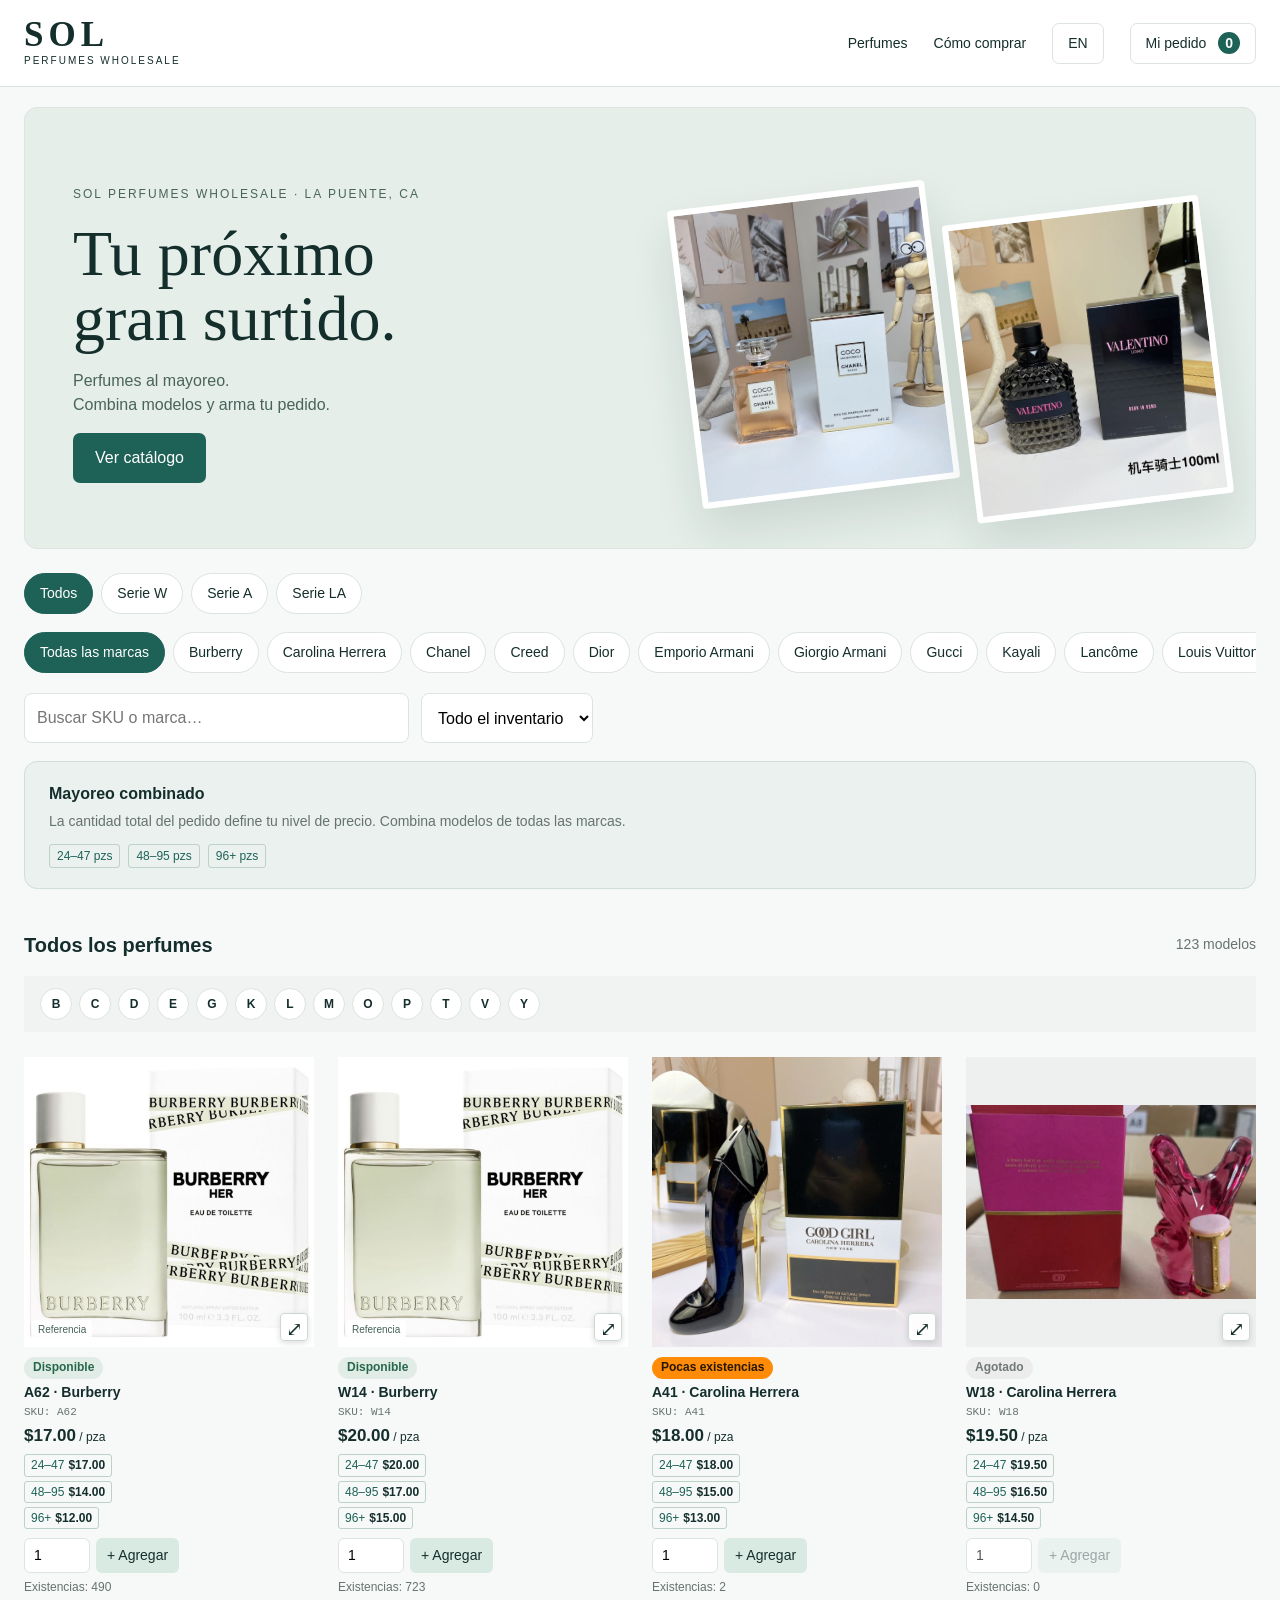
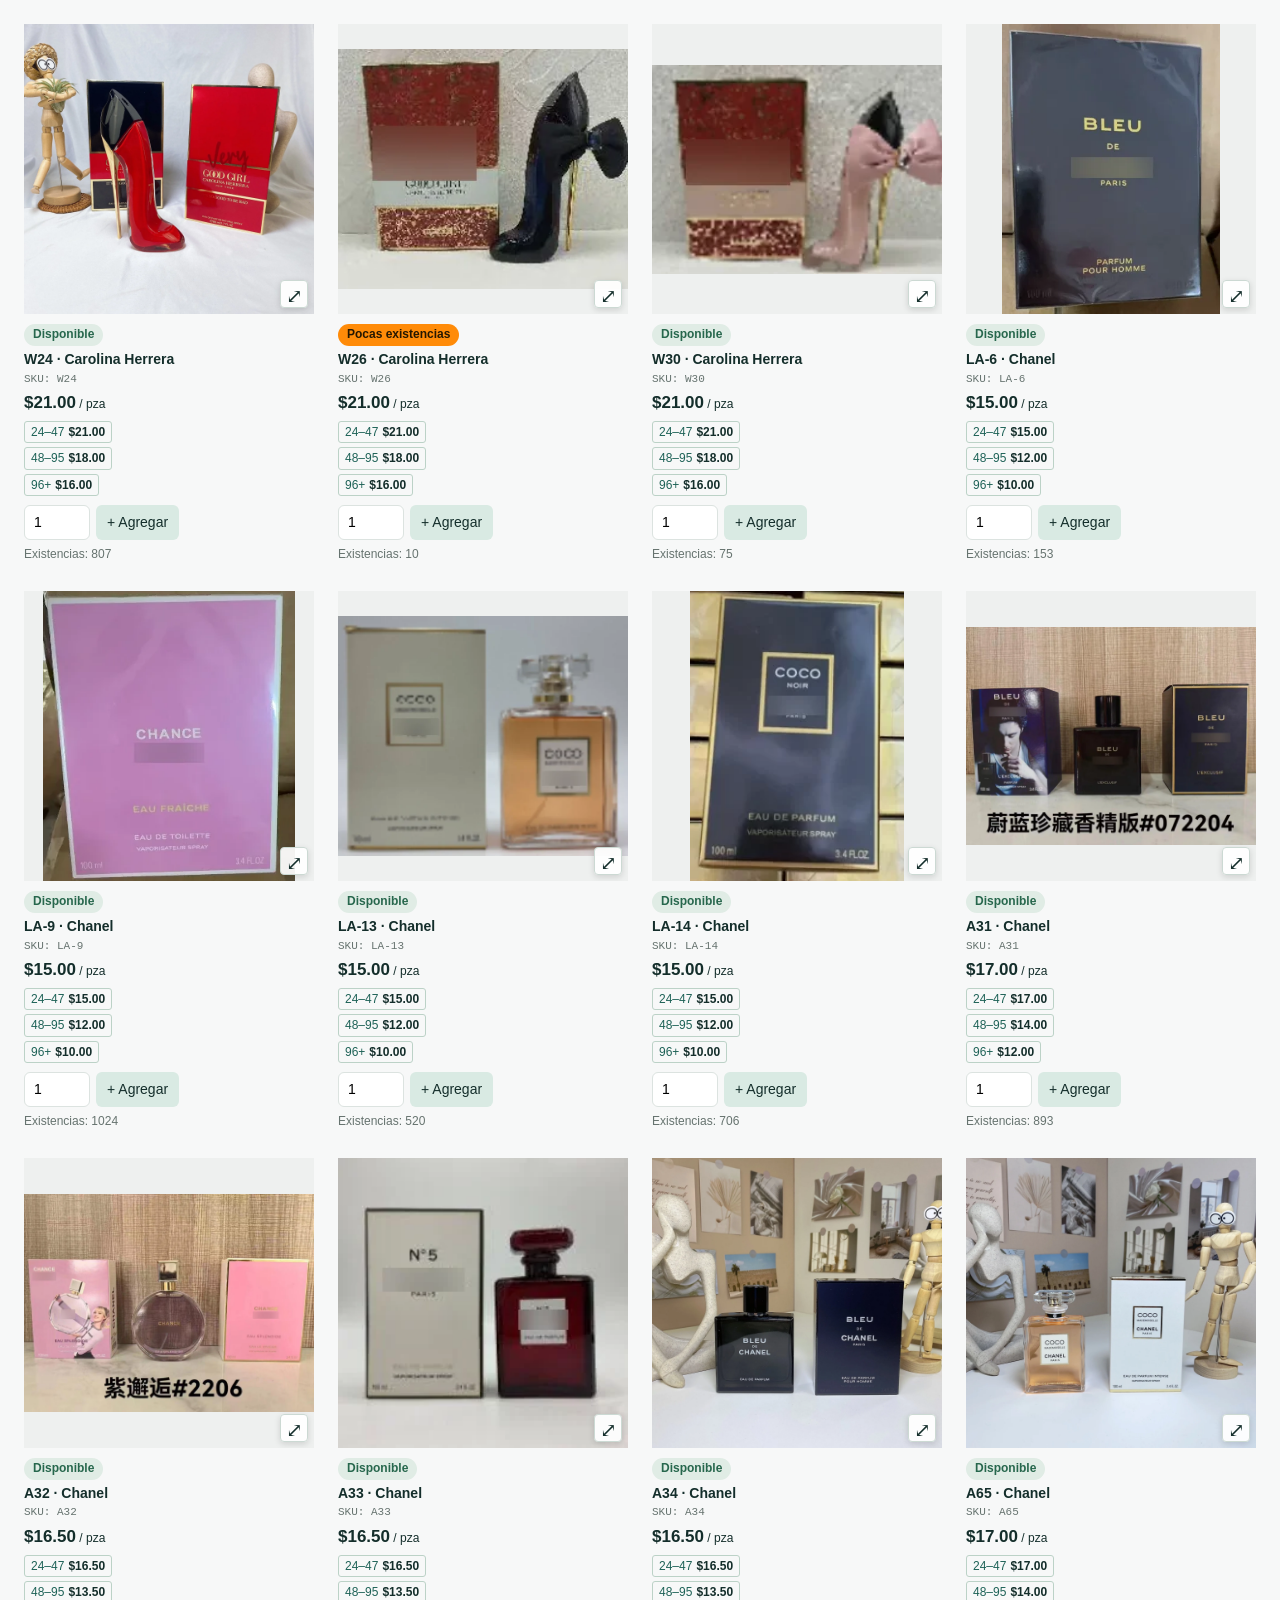
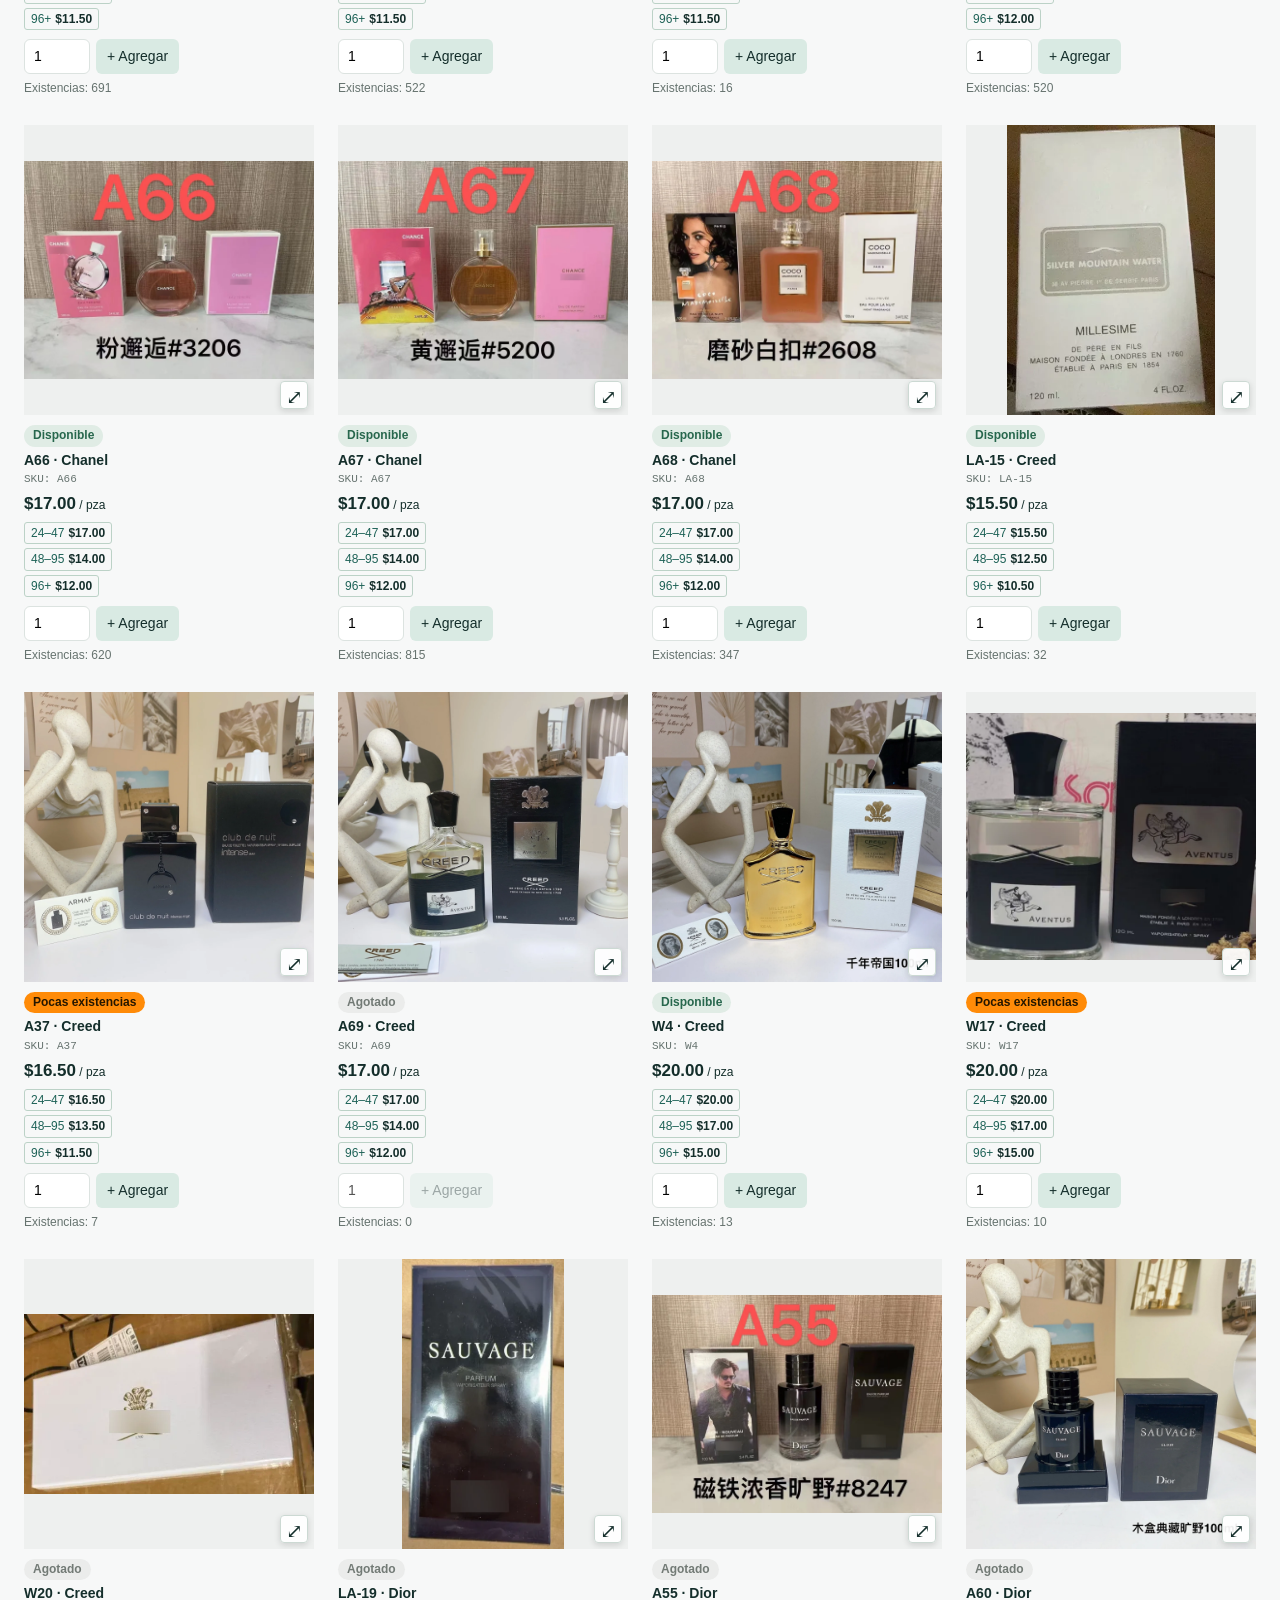
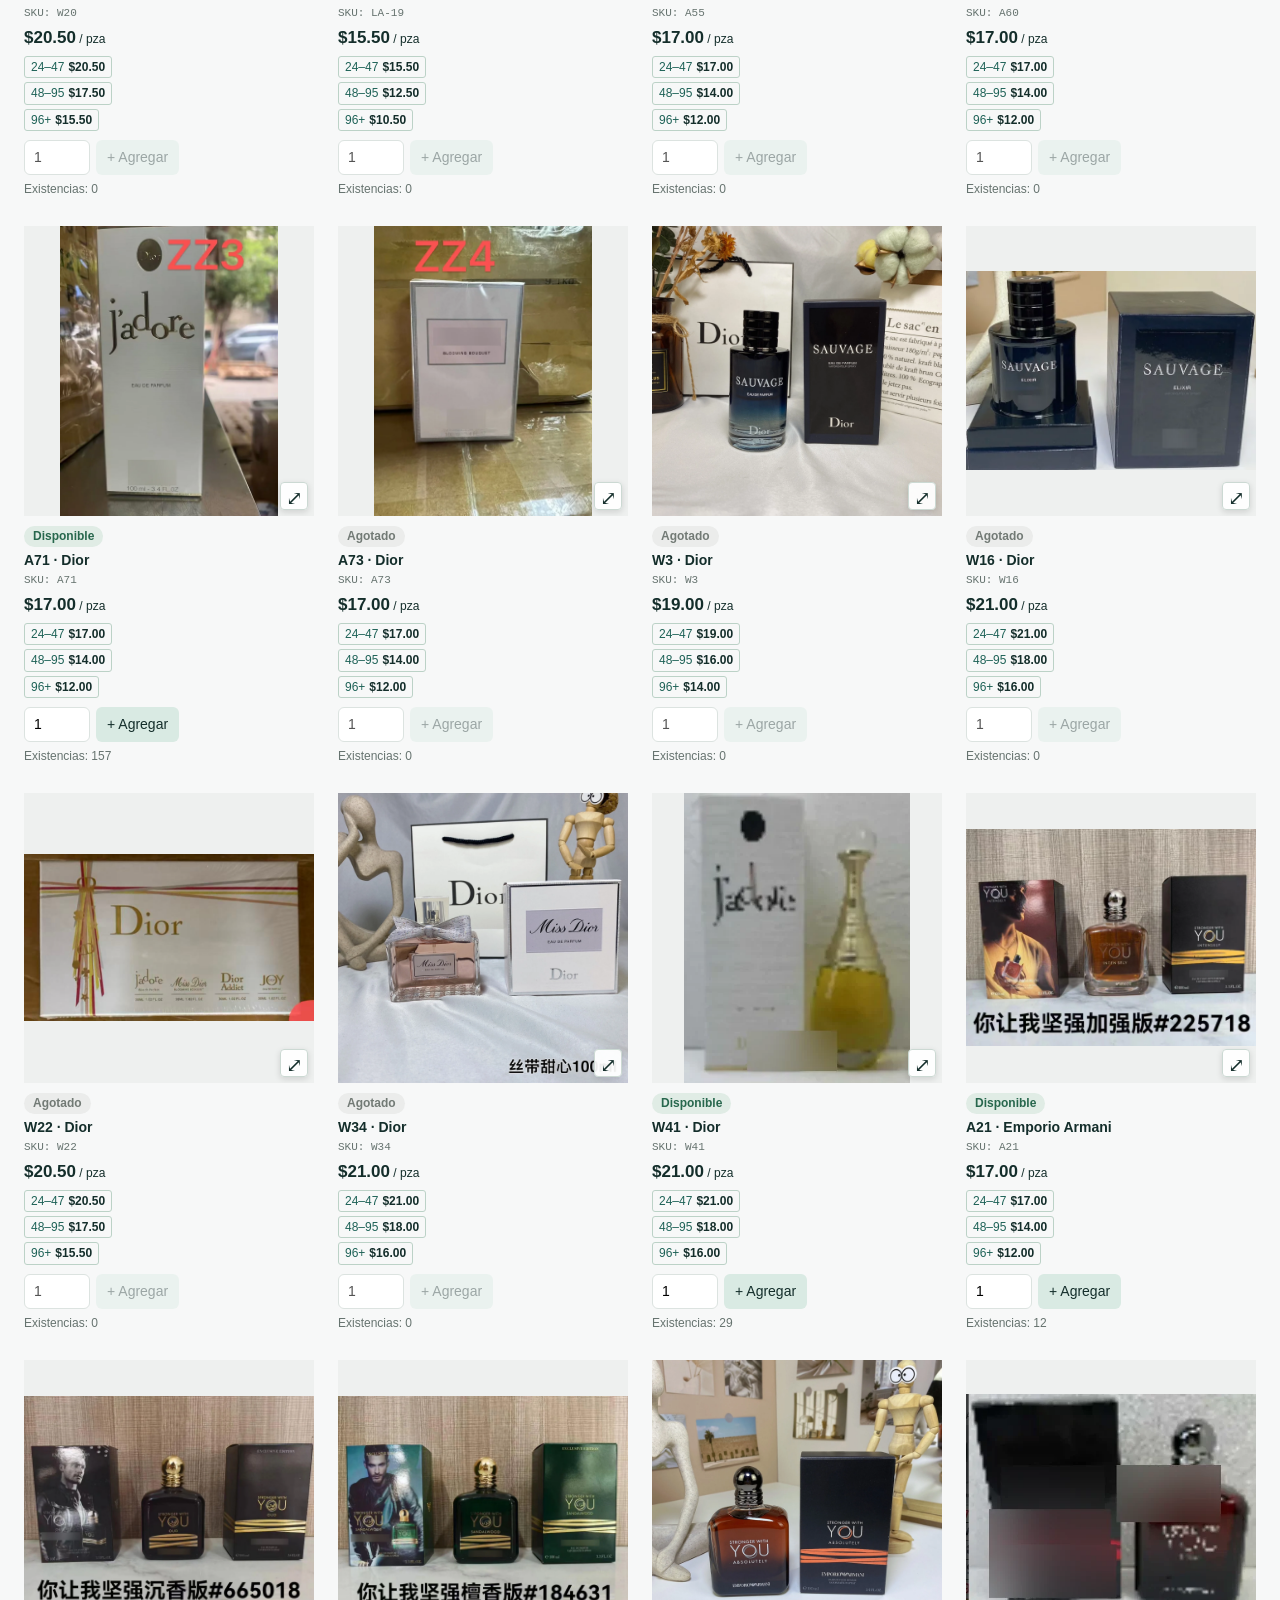
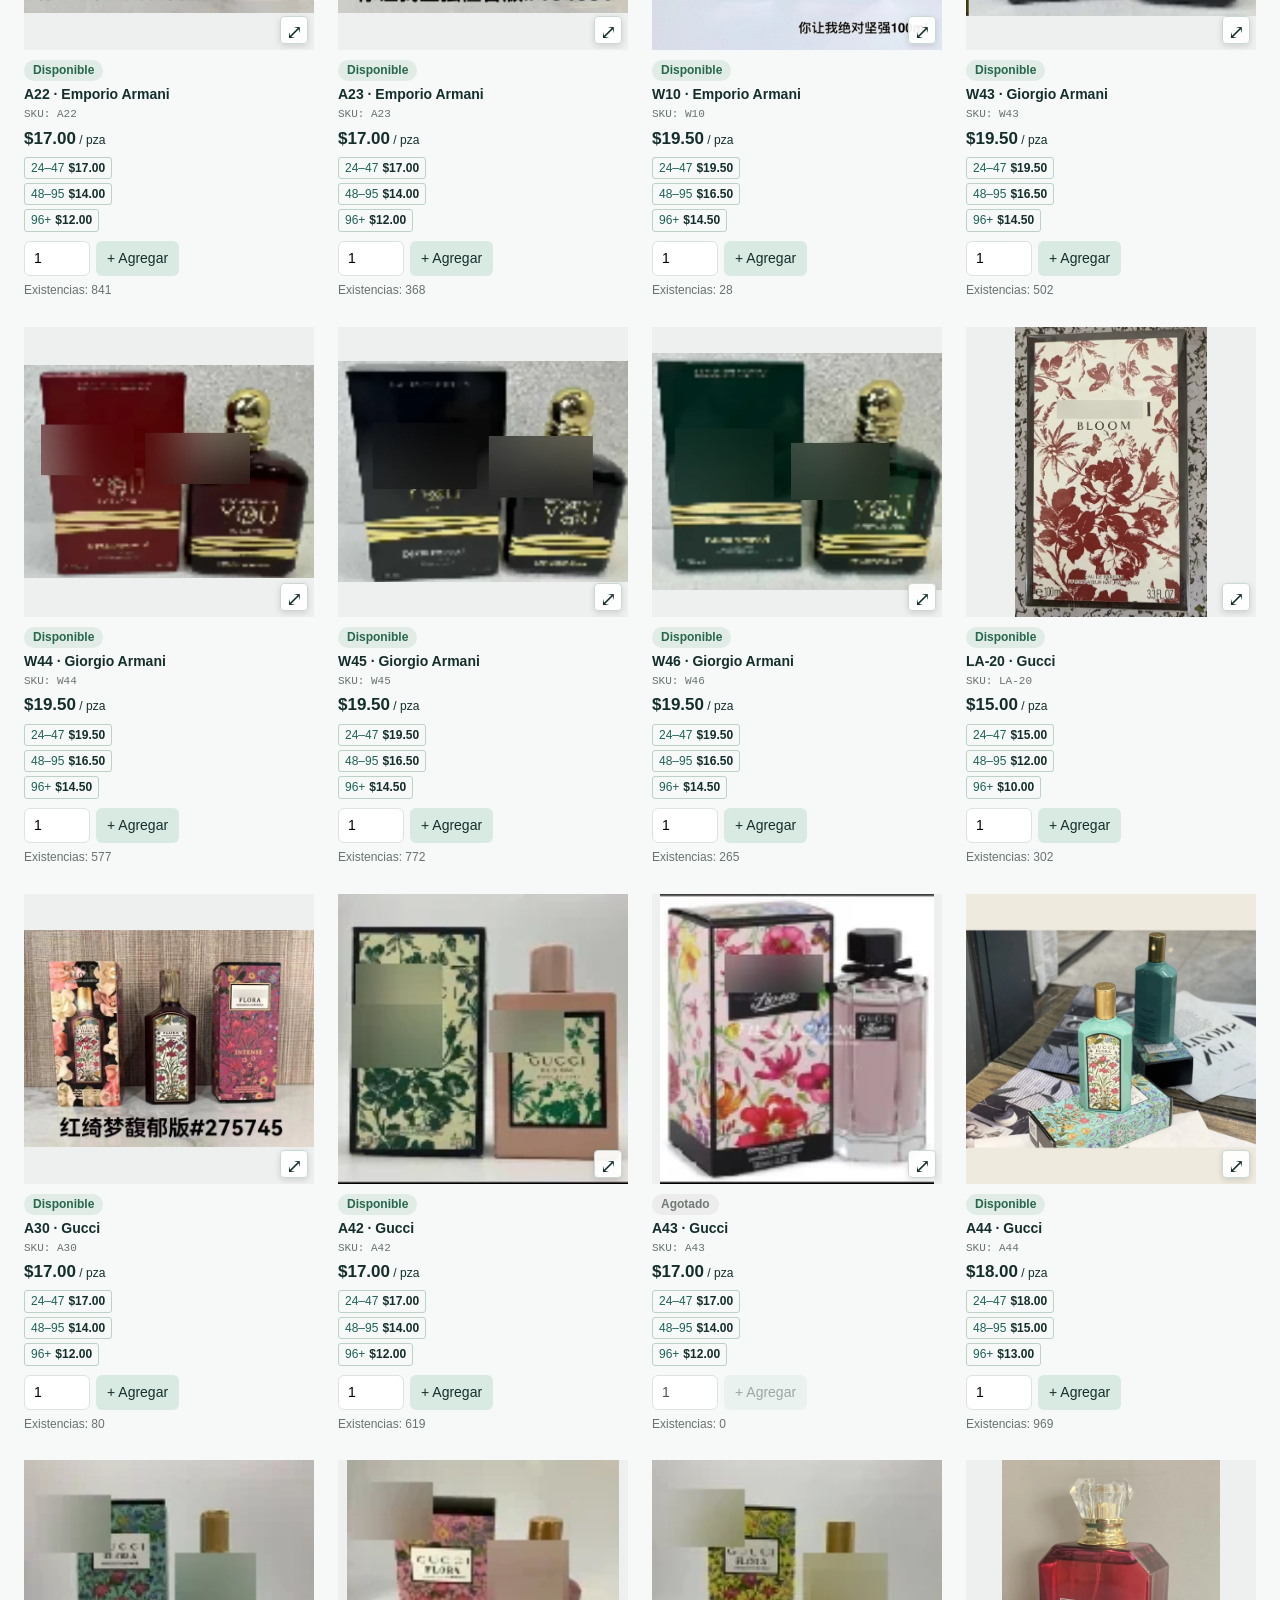
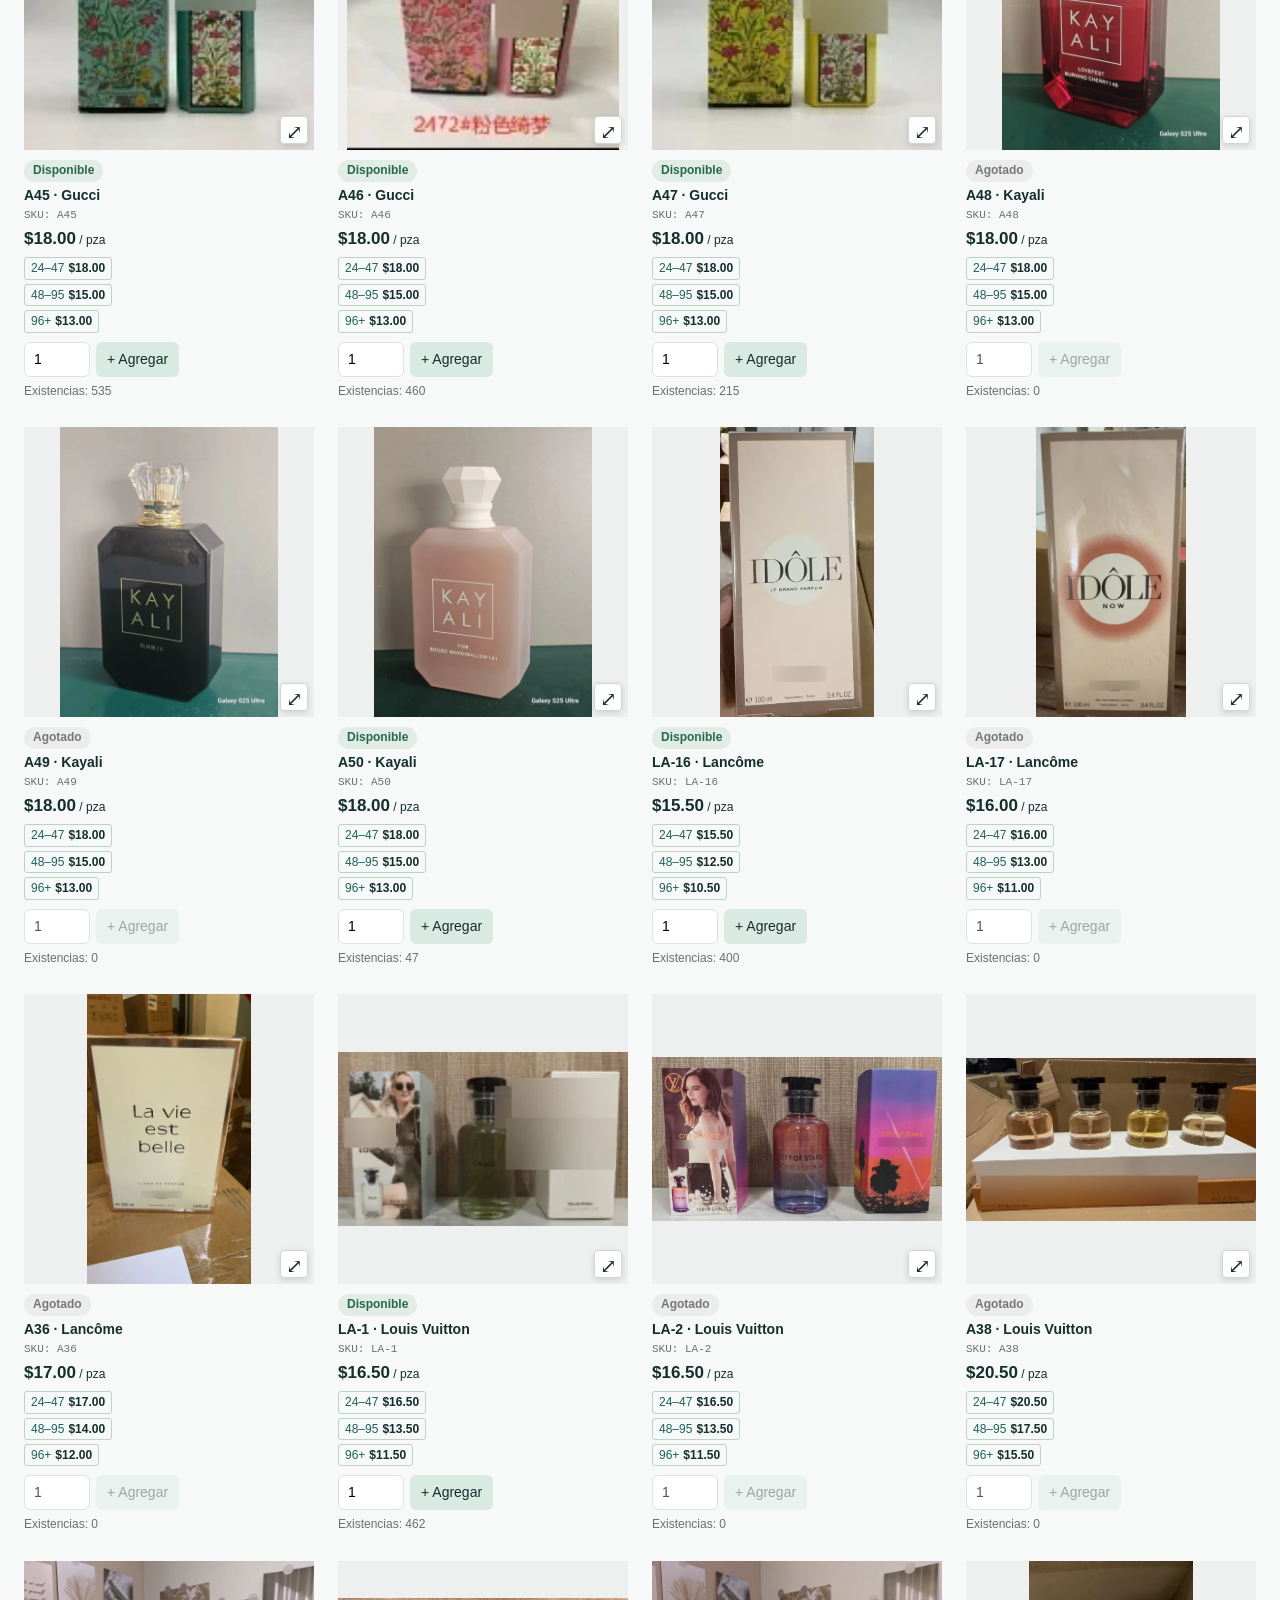
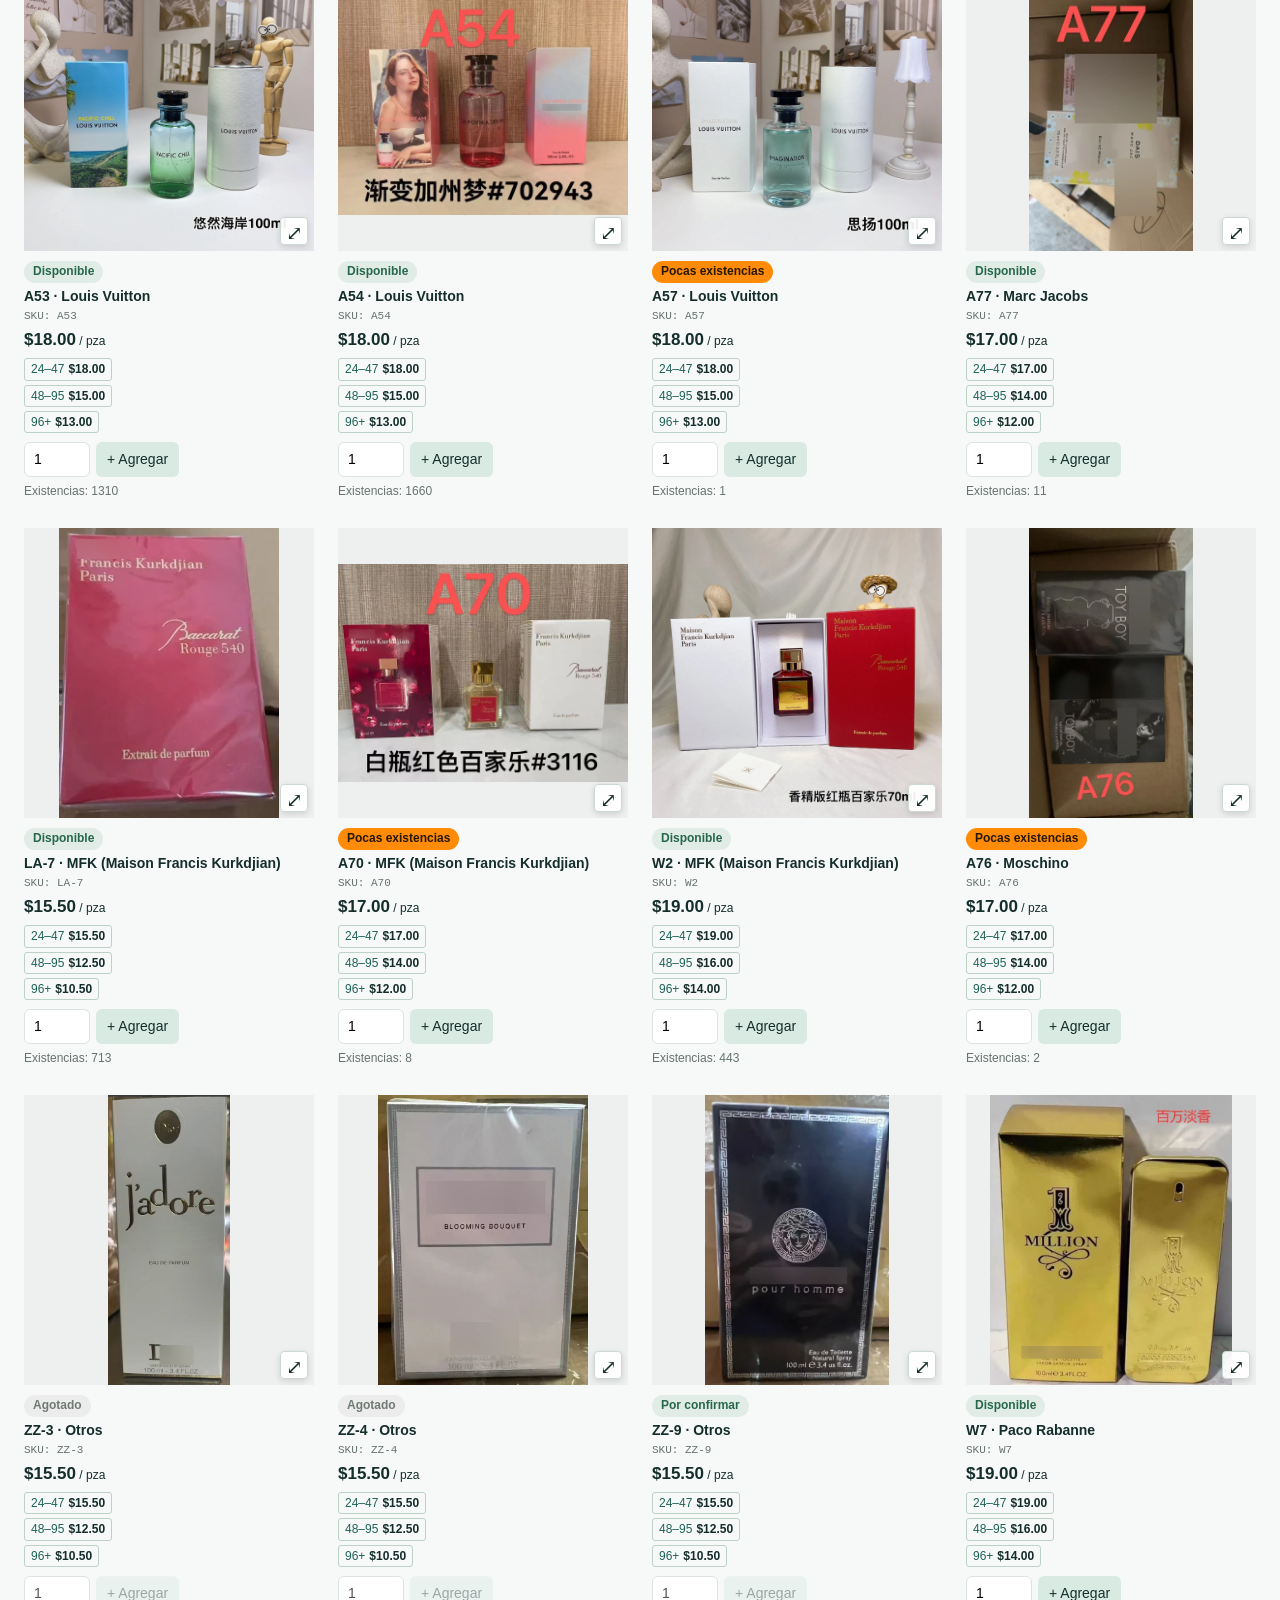
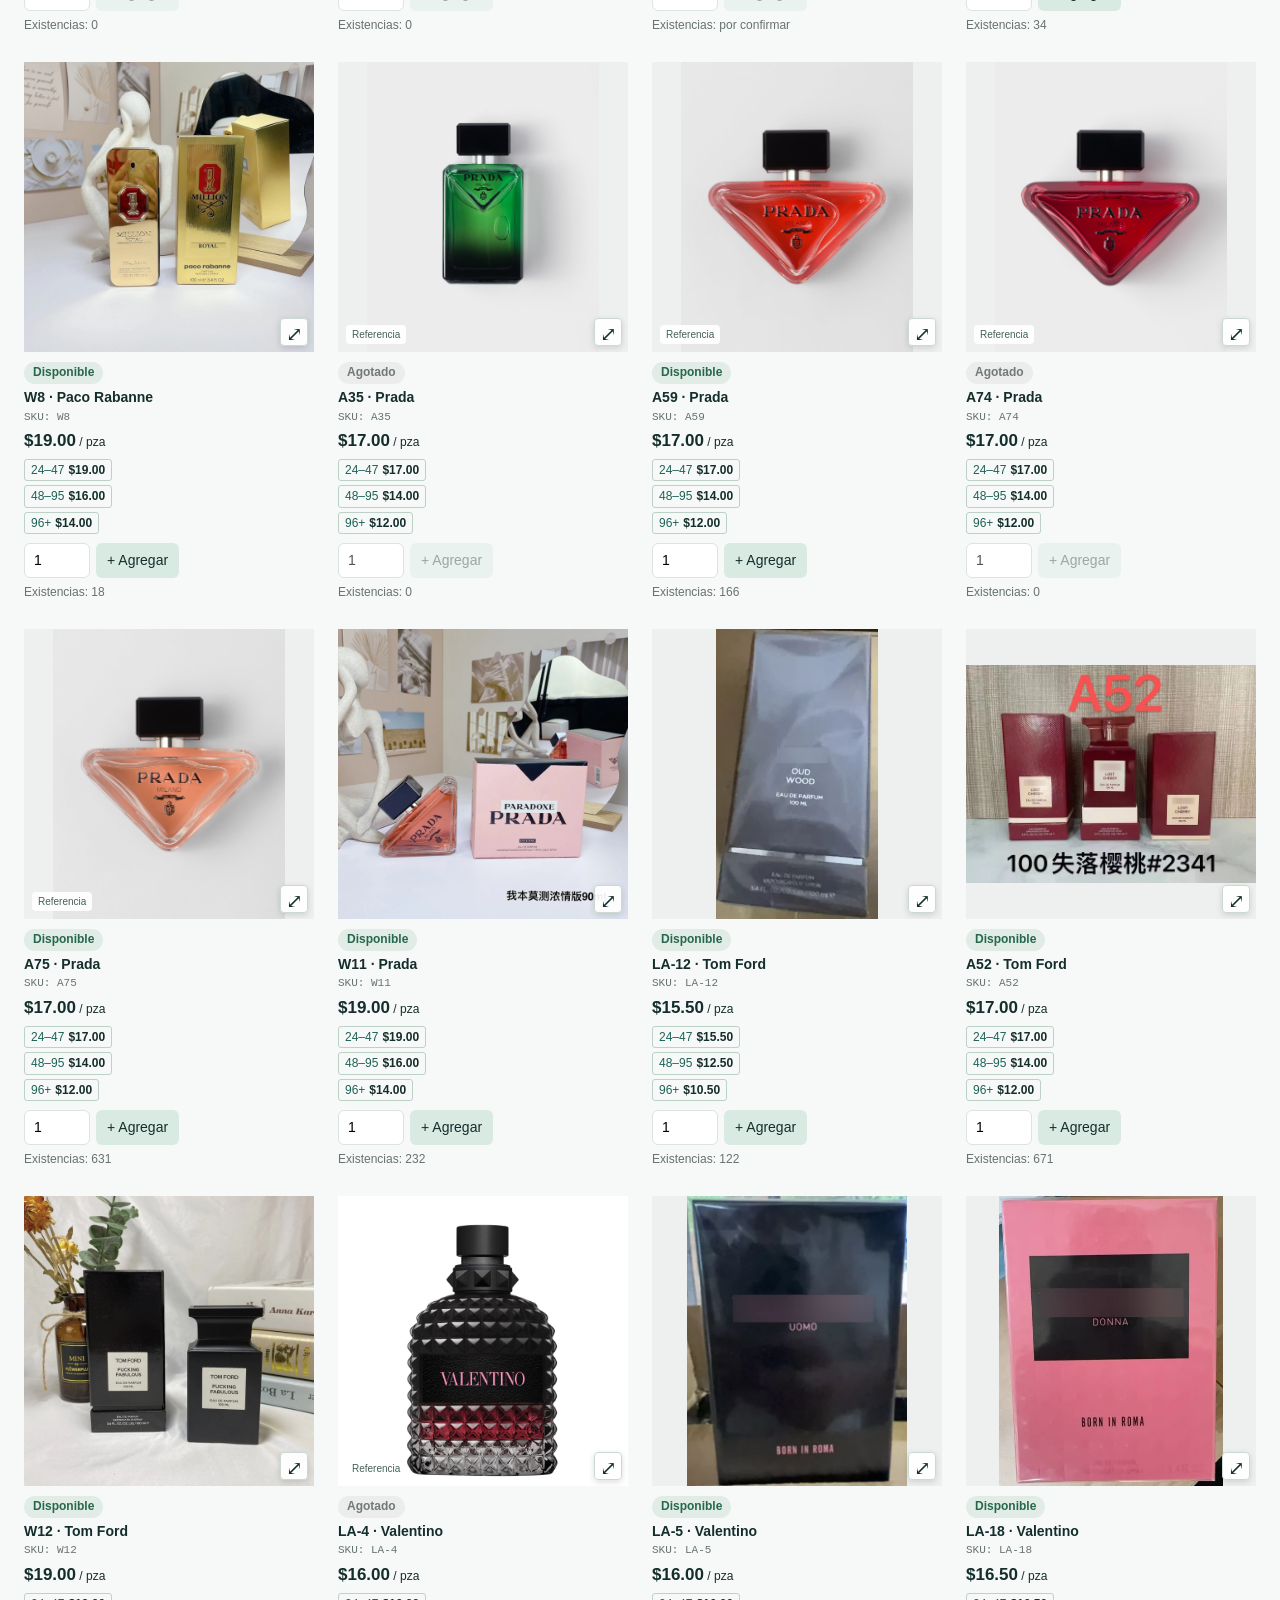
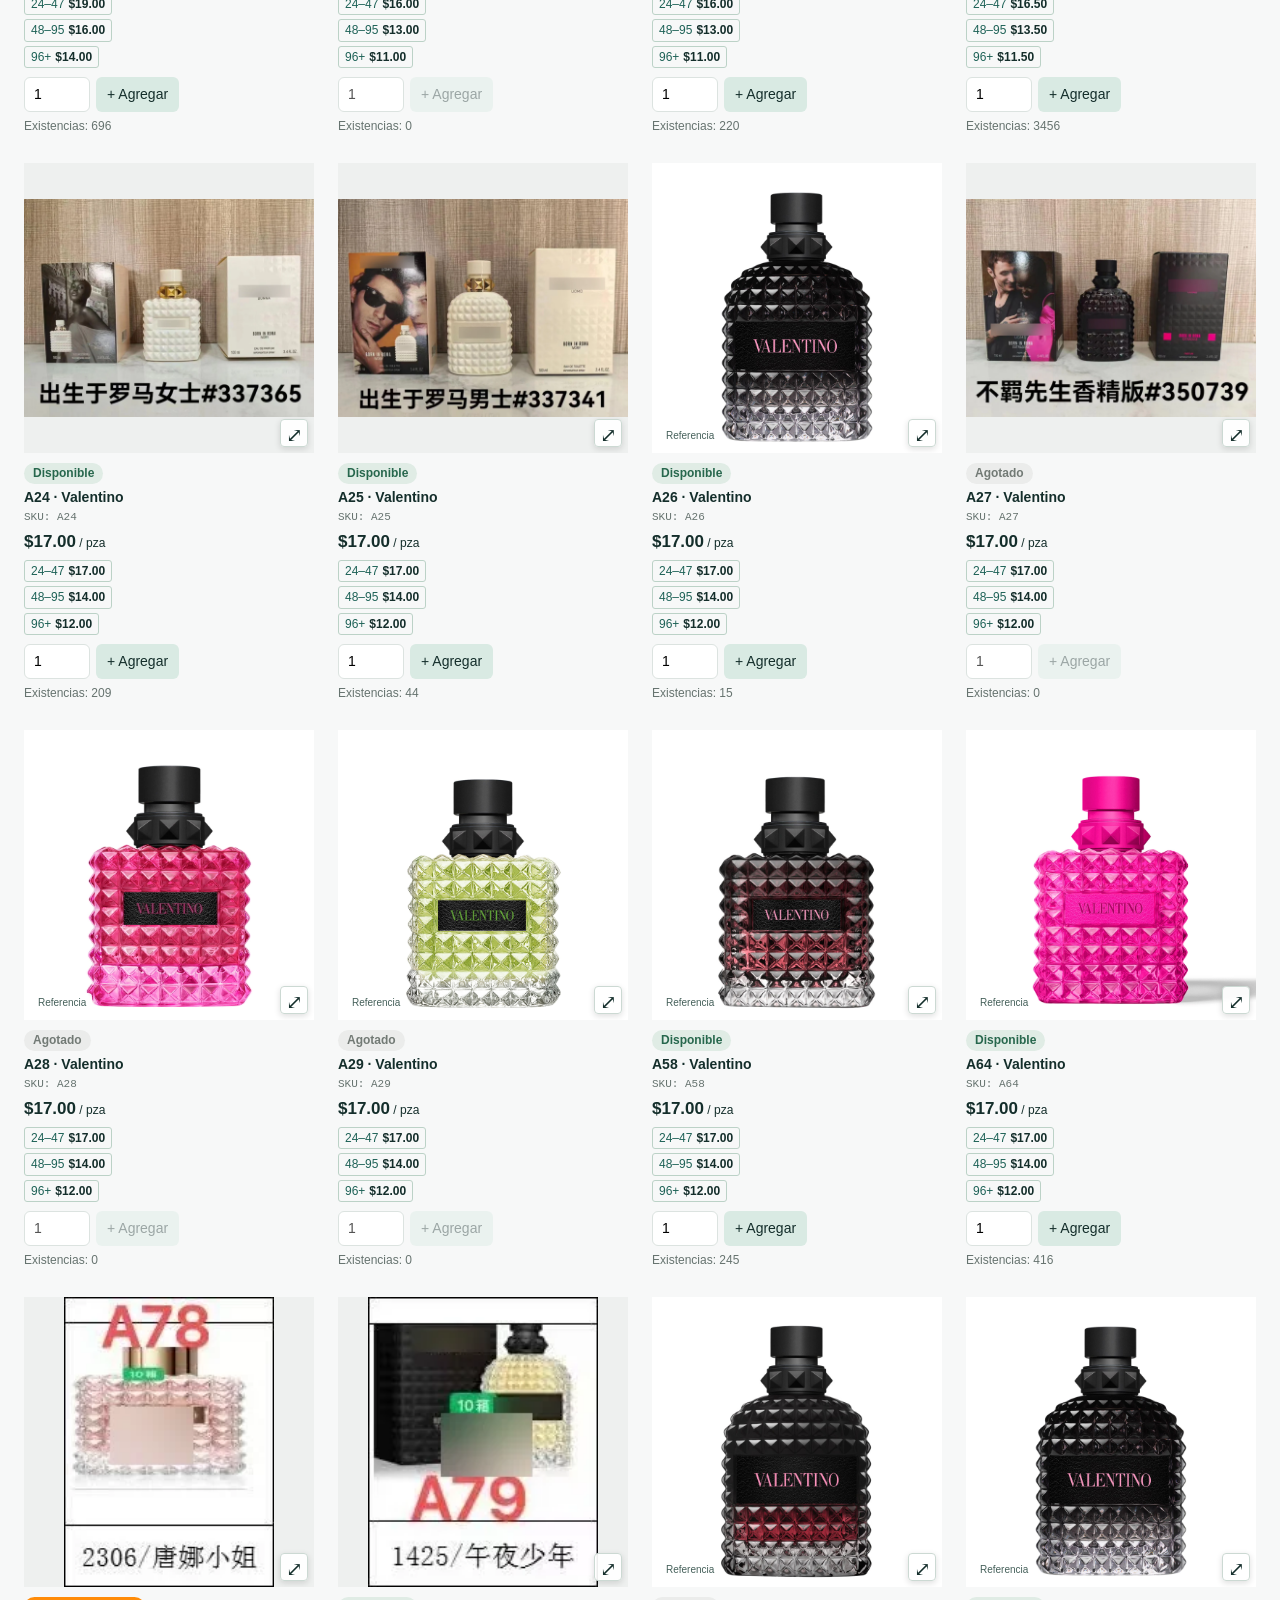
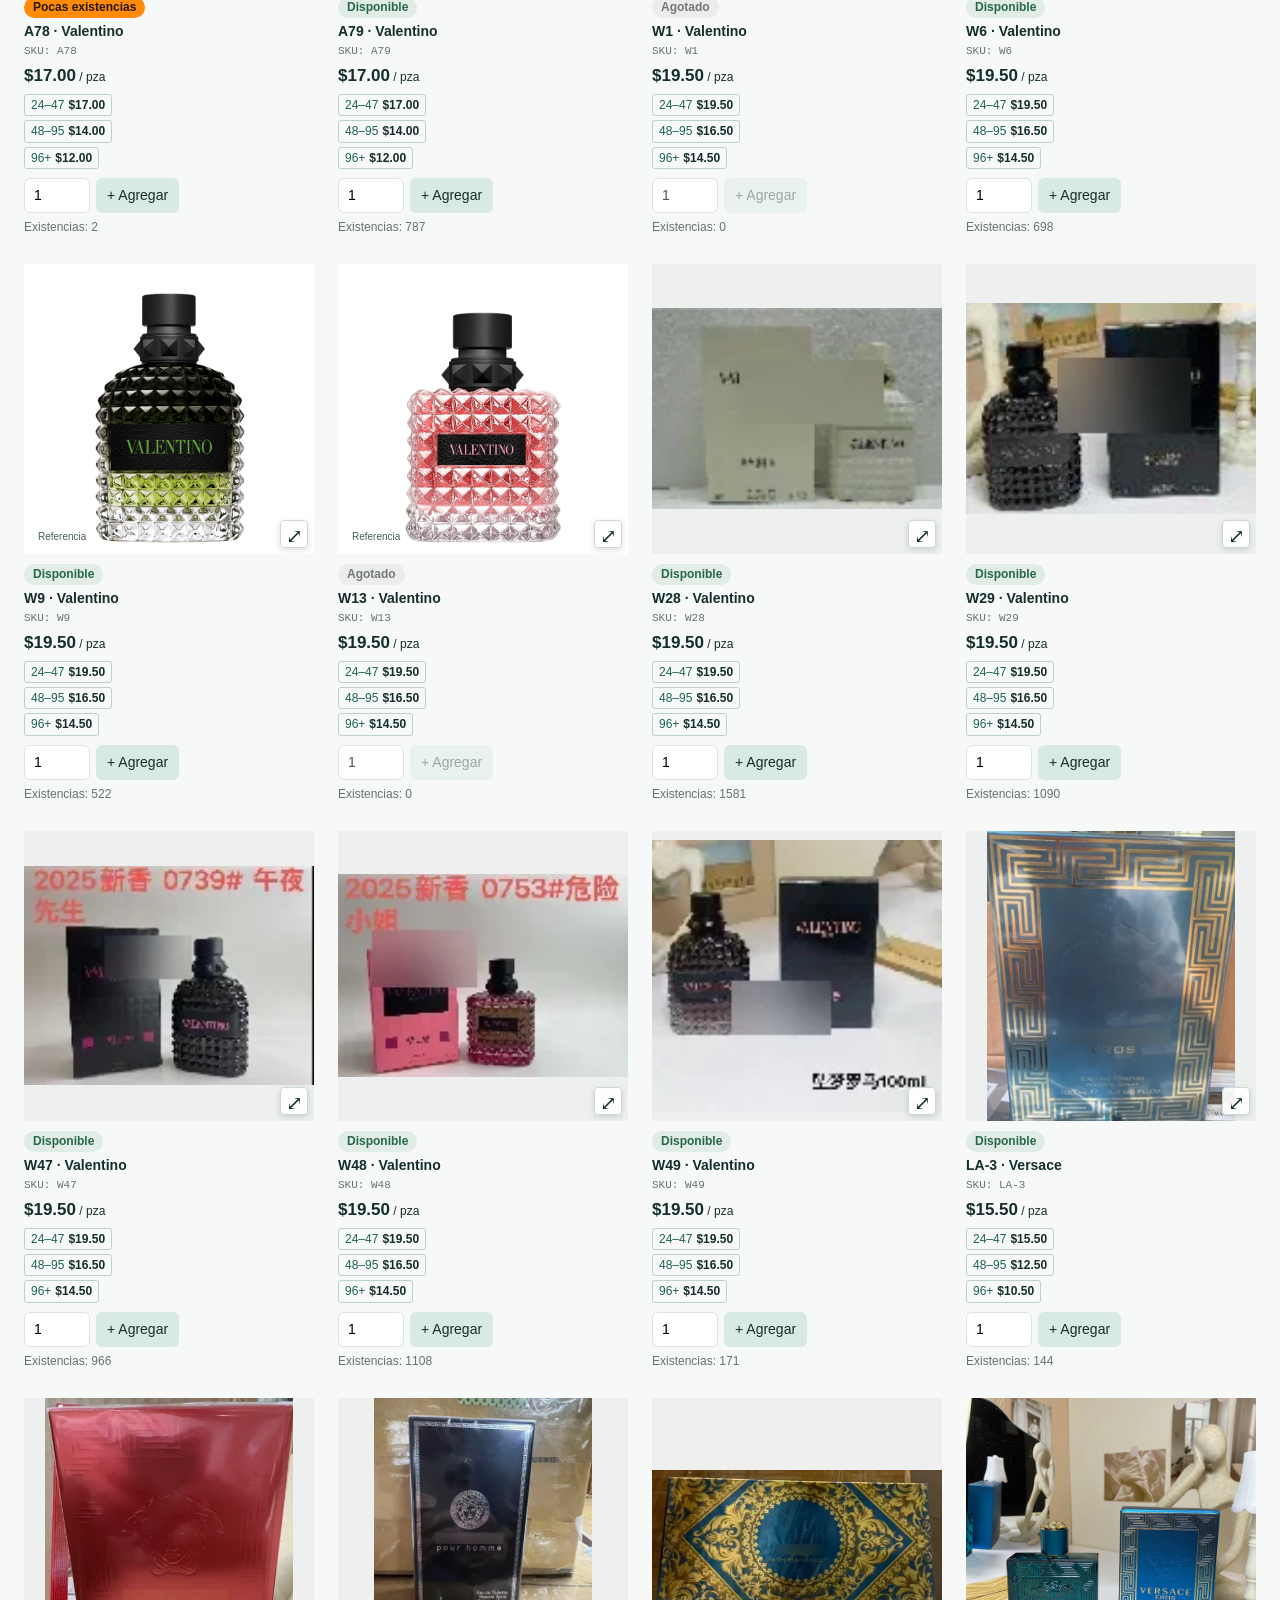
==== commit cb2750d6: "Add 16 reviewed reference photos with inventory toggle and correct W22 set" ====
--- a/catalog/index.html
+++ b/catalog/index.html
@@ -8,6 +8,6 @@
 <footer><div class="logo">SOL<span>PERFUMES WHOLESALE</span></div><p>La Puente, California · Mayoreo de perfumes</p><a href="#catalog">Catálogo</a><a href="#terms">Cómo comprar</a></footer>
 <dialog id="photoModal"><button class="close" id="closePhoto" aria-label="Cerrar">×</button><p class="eyebrow" id="photoLabel">FOTO DEL PRODUCTO</p><div class="photoSquare"><img id="largePhoto" alt=""></div><strong id="photoTitle"></strong><button id="bottomClose">Cerrar</button></dialog>
 <dialog id="cartModal"><button class="close" id="closeCart" aria-label="Cerrar">×</button><h2 id="orderTitle">Mi pedido</h2><p class="muted" id="tierApplied"></p><div id="cartRows"></div><div class="total"><span id="totalLabel">Total de mercancía</span><strong id="total"></strong></div><p class="muted">Envío y cargos aplicables se confirman por separado. No es una confirmación de entrega ni de pago.</p><div class="row"><button id="copyQuote" class="primary">Copiar cotización</button><button id="downloadQuote">Descargar CSV</button><button id="clearCart">Vaciar</button><a class="primary" href="pedido.html">Completar pedido</a></div><p id="cartStatus" role="status"></p></dialog><div id="toast" role="status"></div>
-<script src="data.js"></script><script src="app.js?v=20261124-card"></script><script src="language.js"></script><script src="reference-fill.js"></script></html>
+<script src="data.js"></script><script src="app.js?v=20261124-card"></script><script src="language.js"></script><script src="reference-fill.js?v=20261124-photos1"></script></html>
 
 
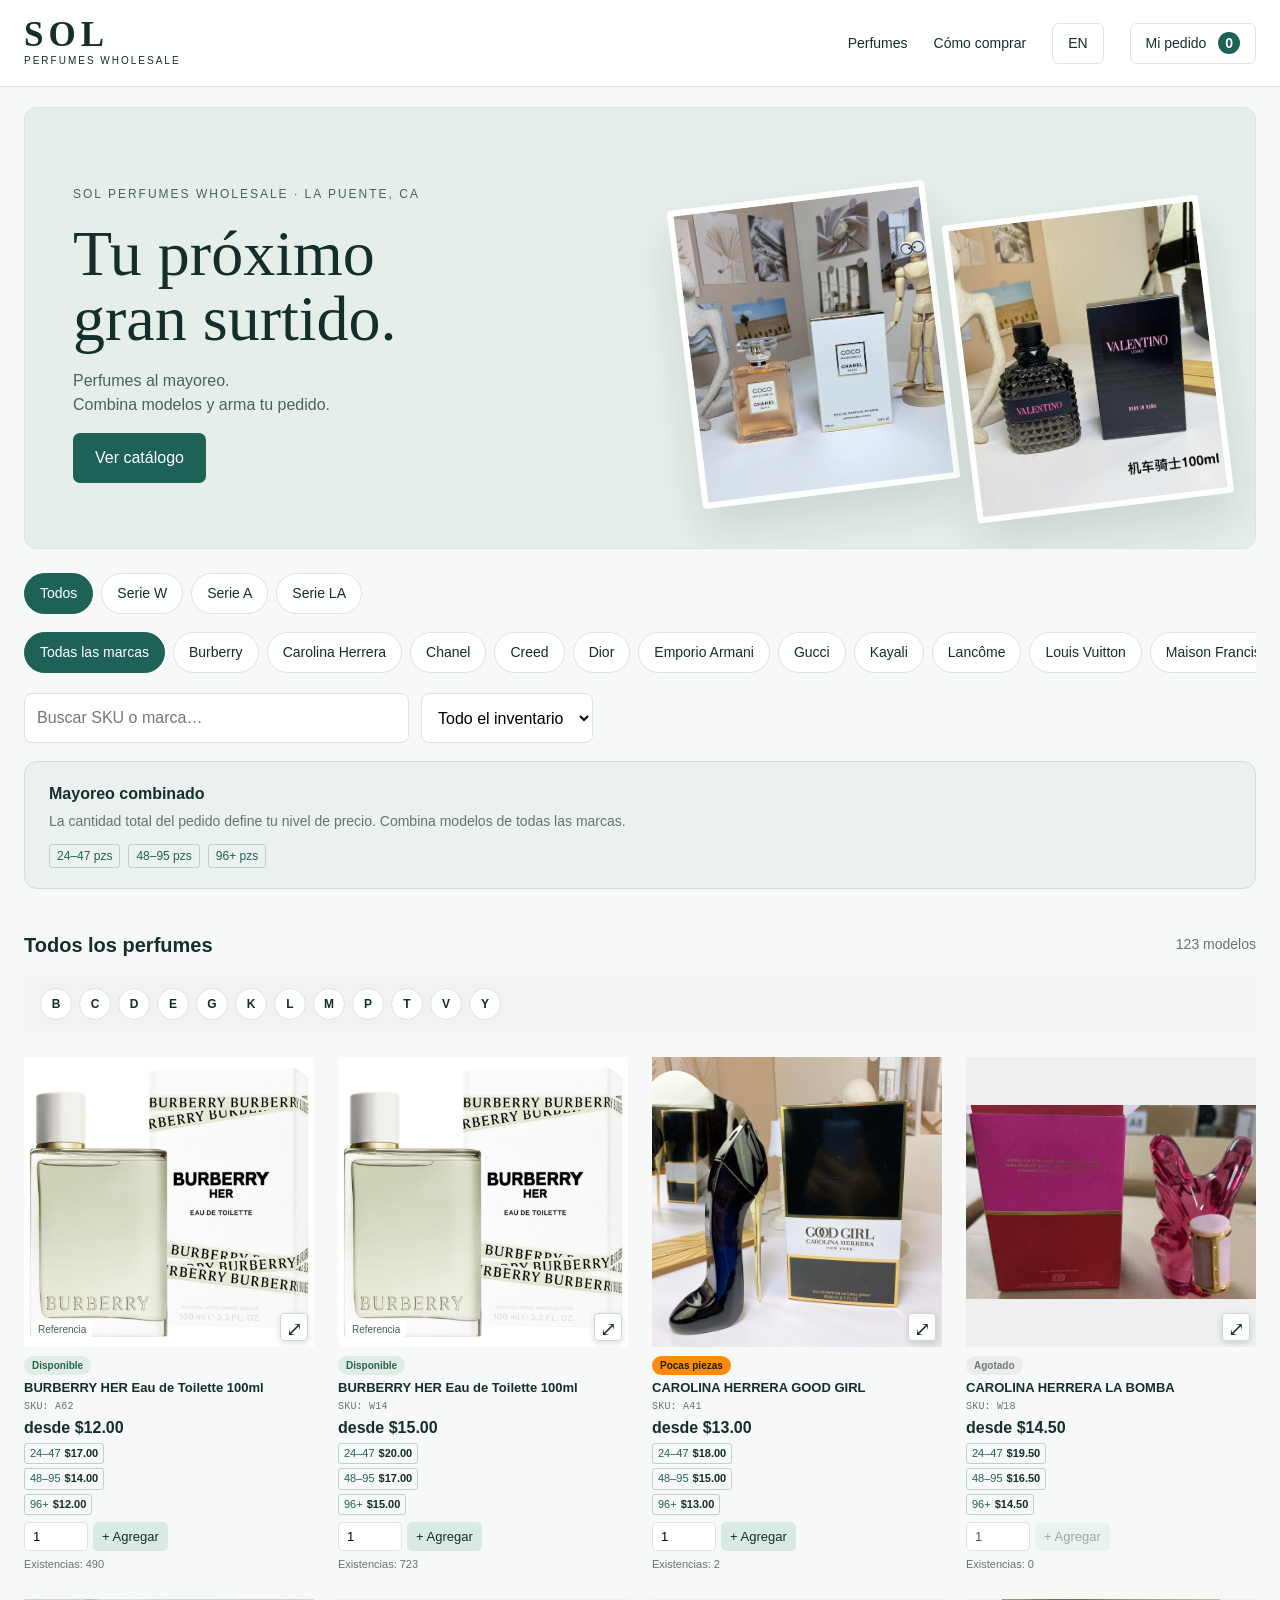
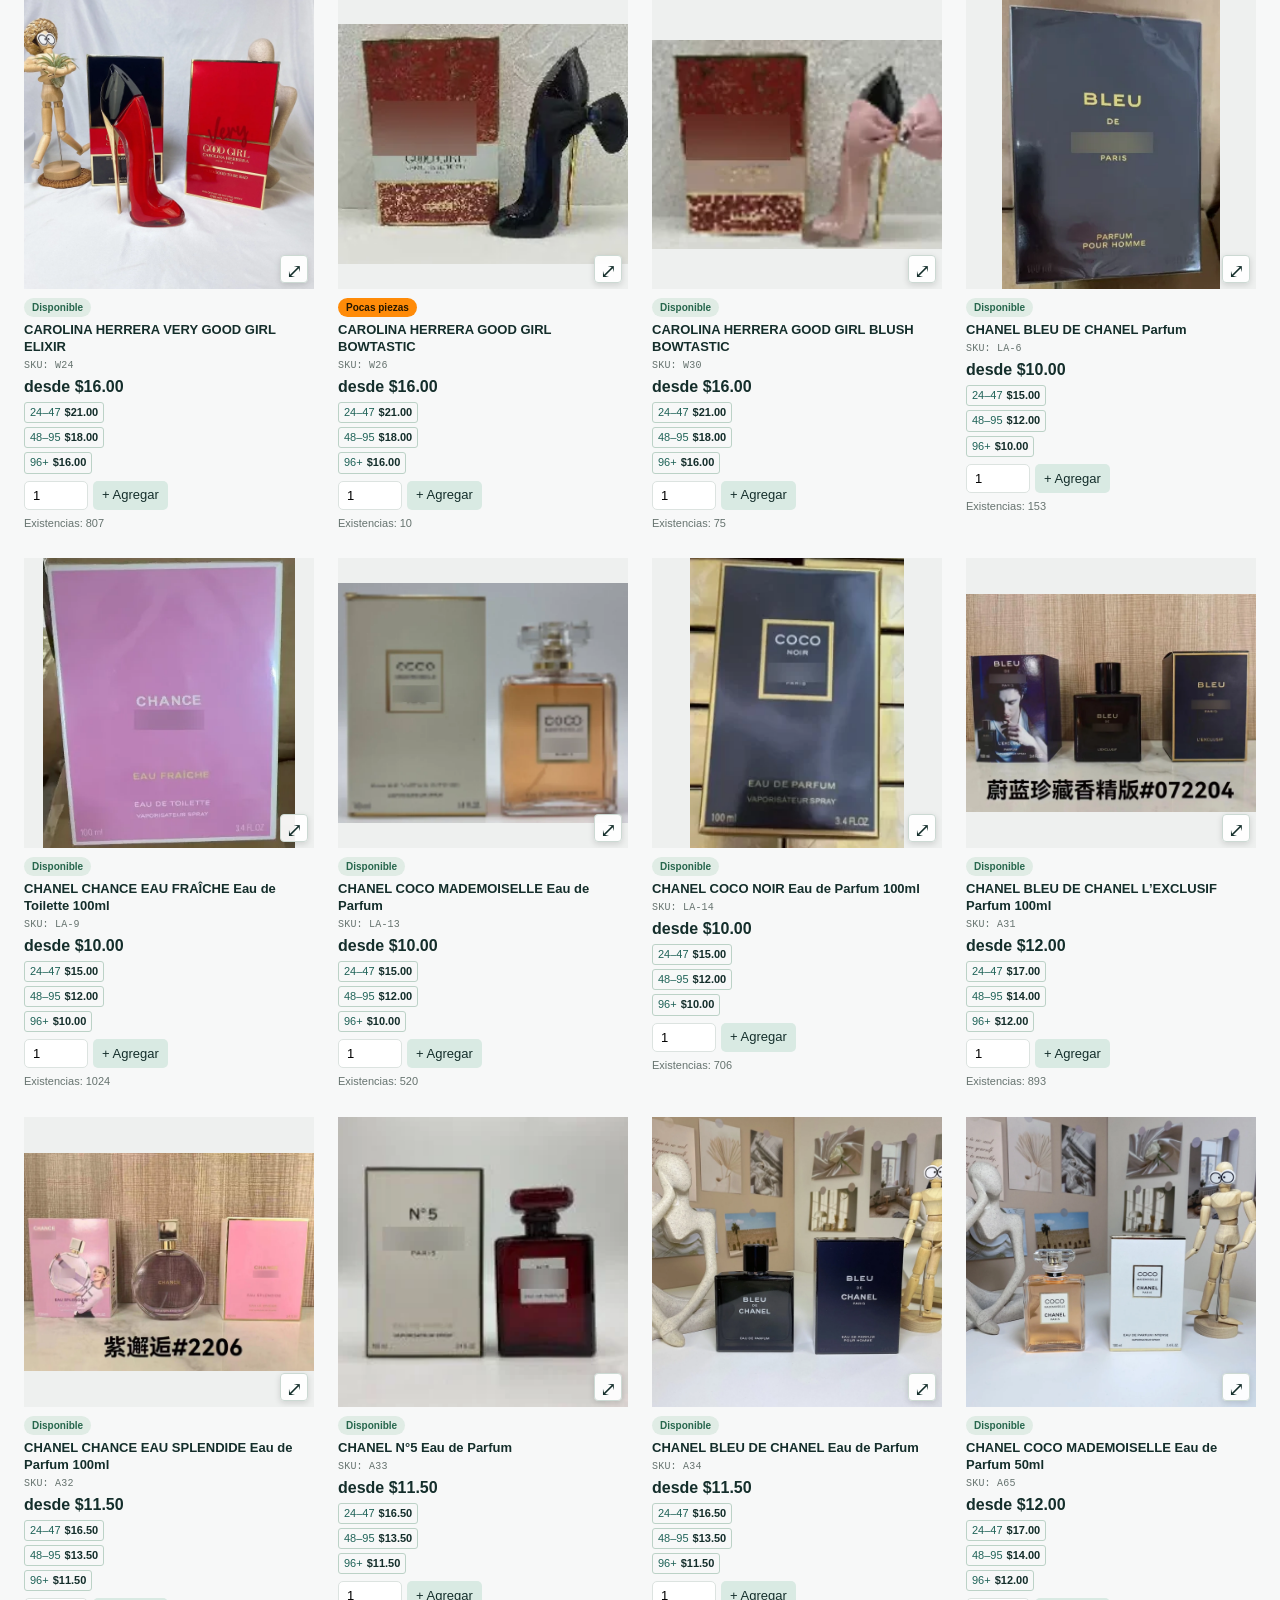
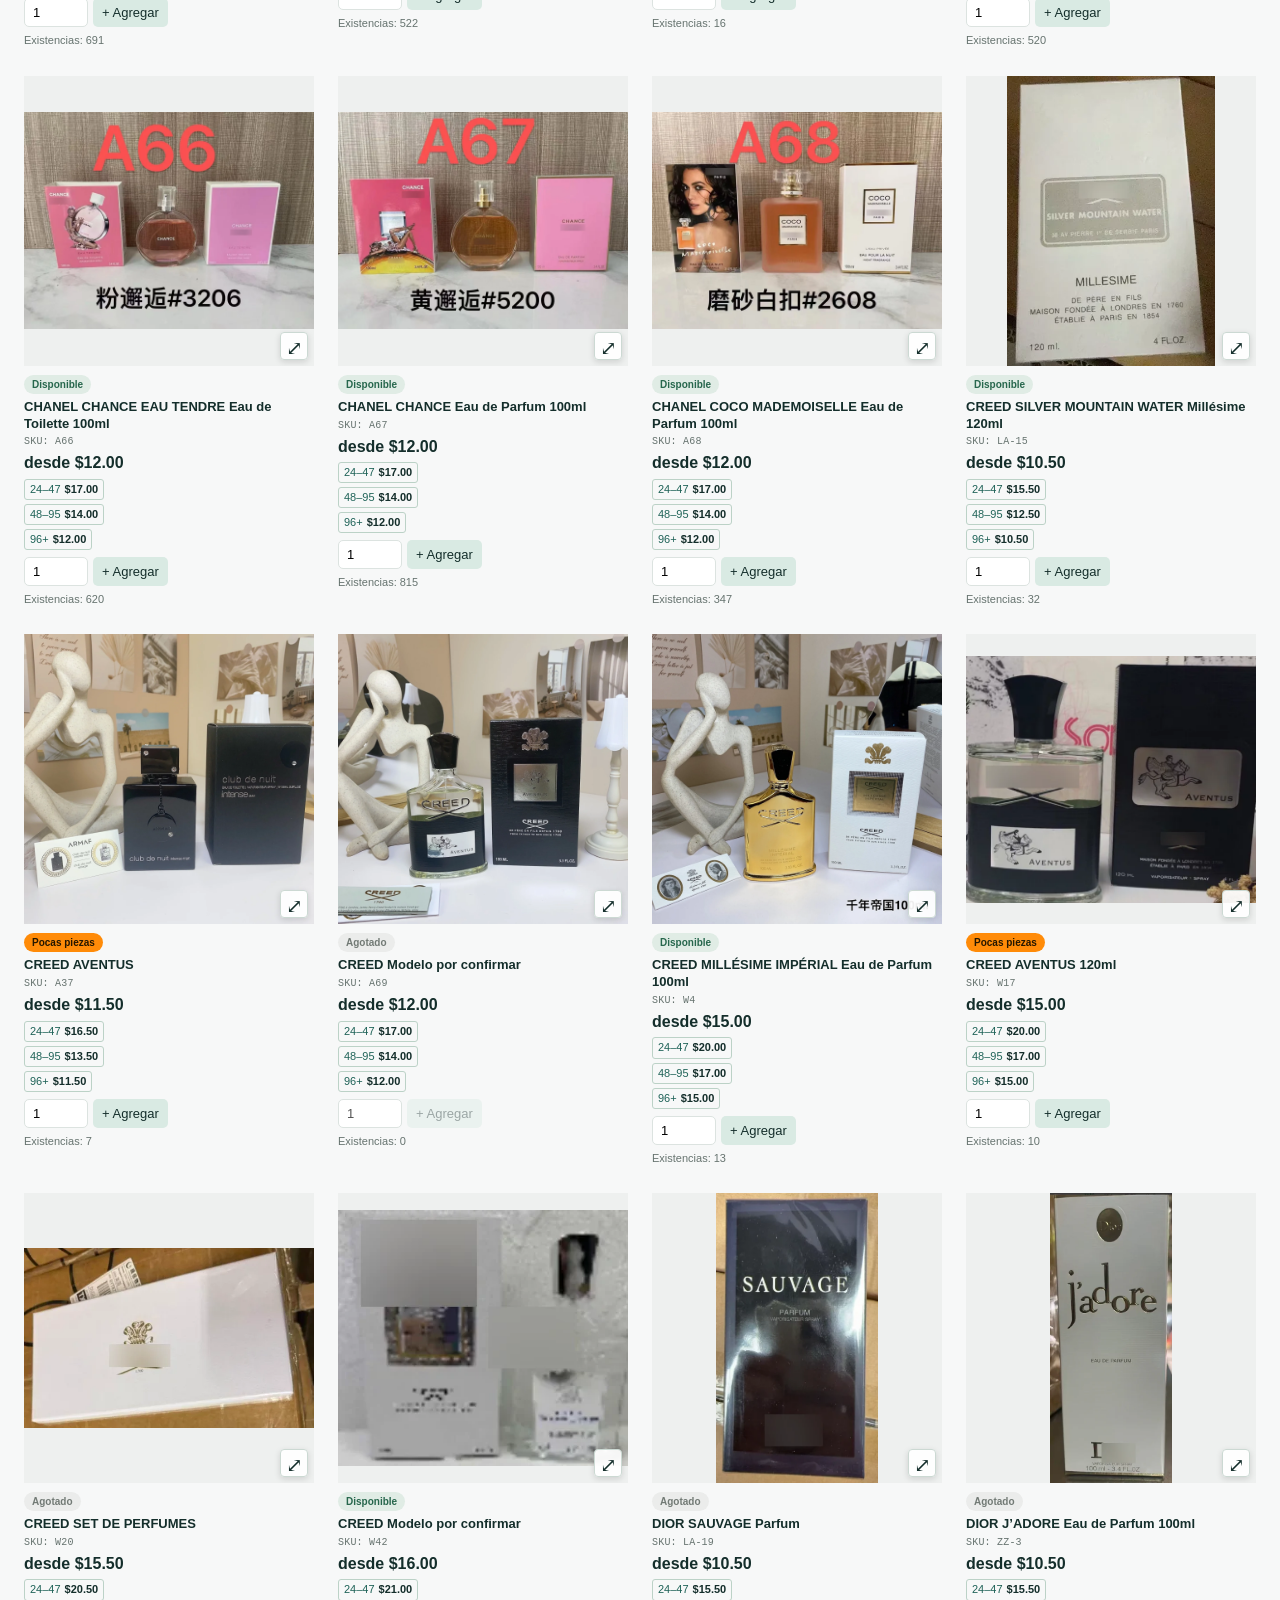
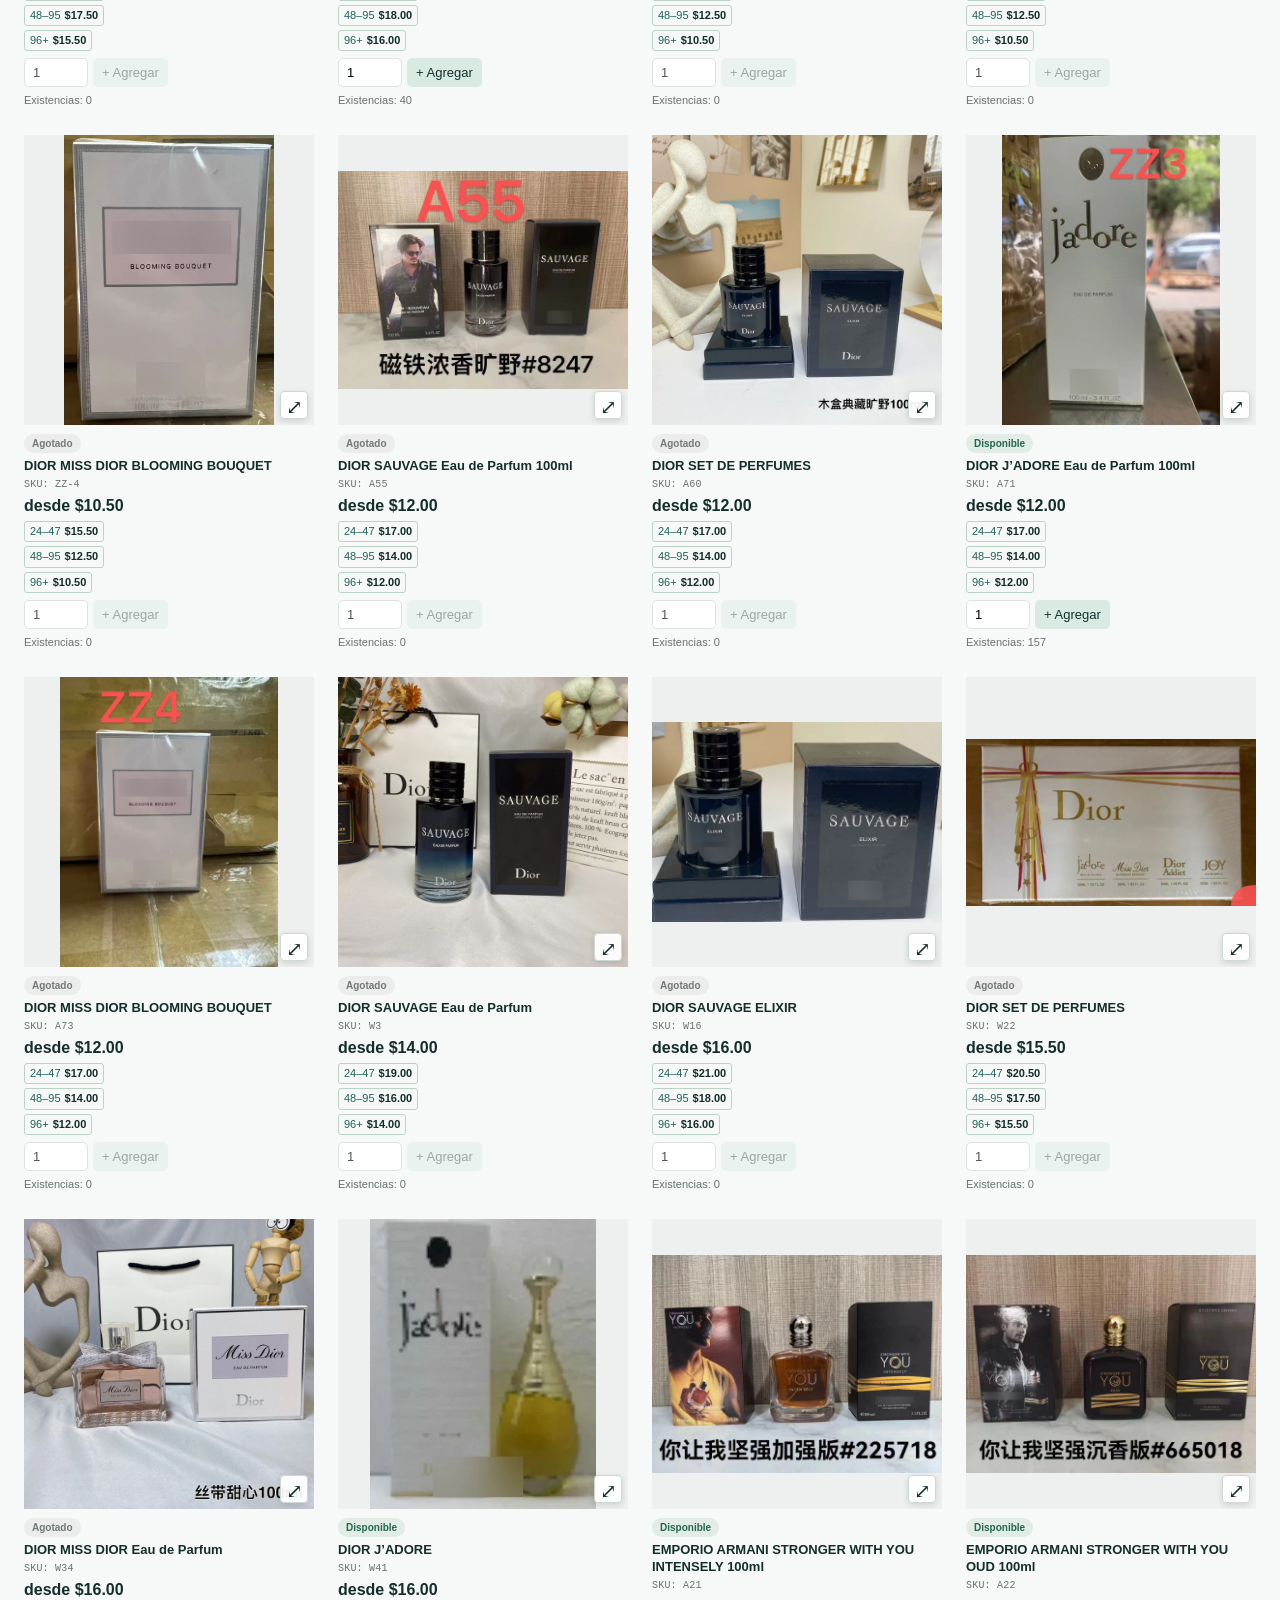
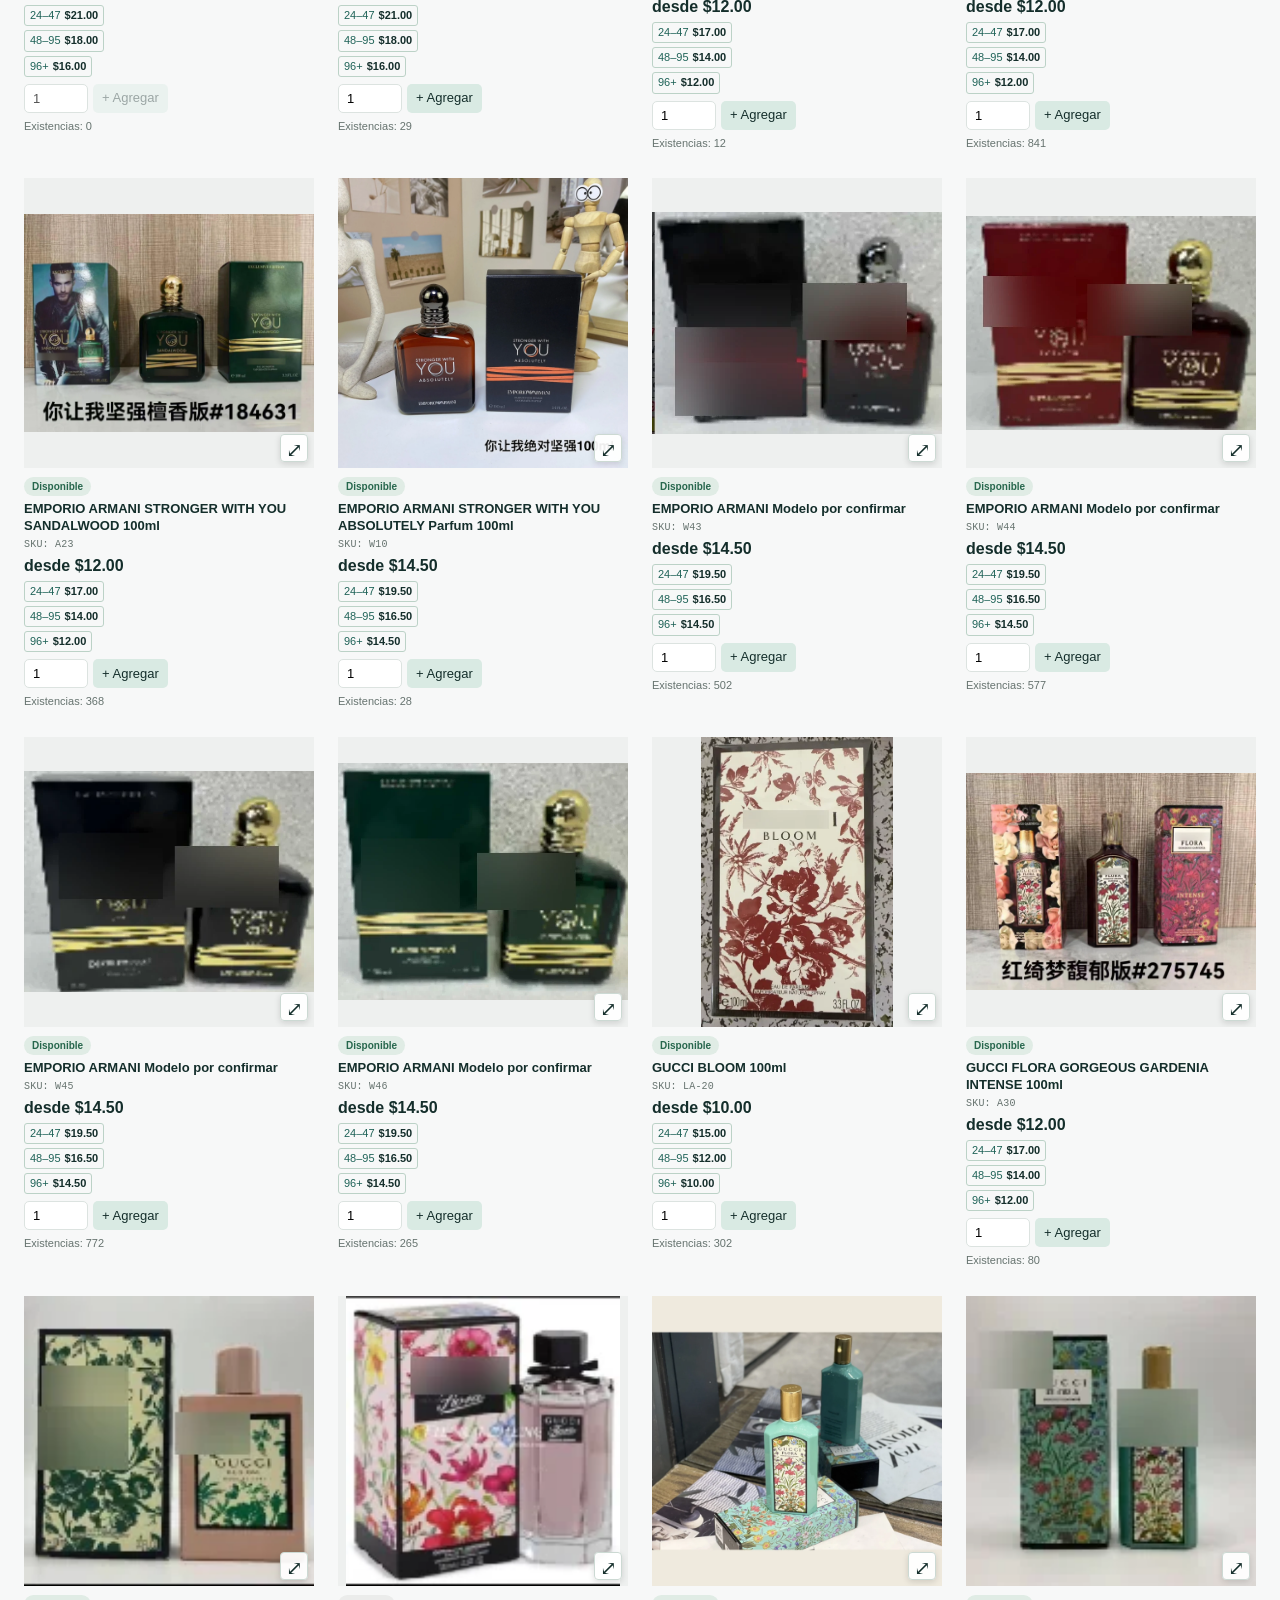
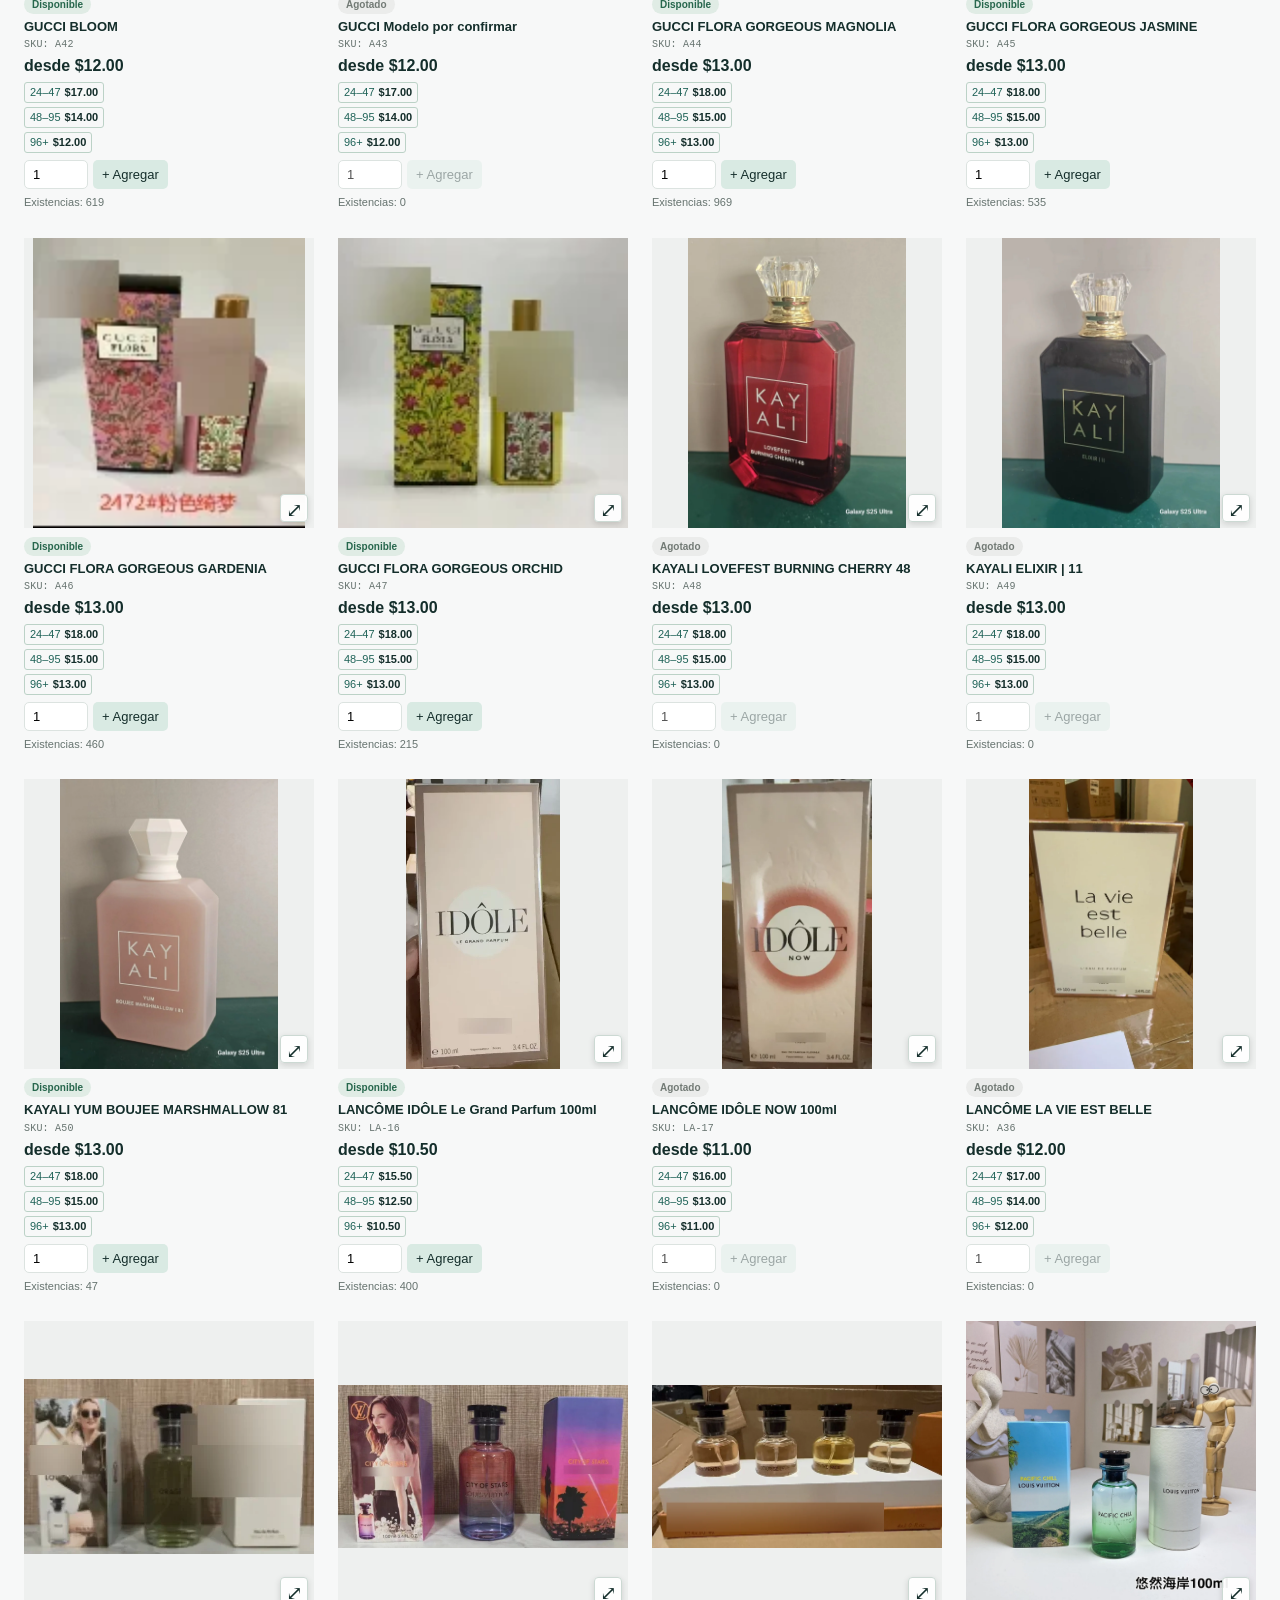
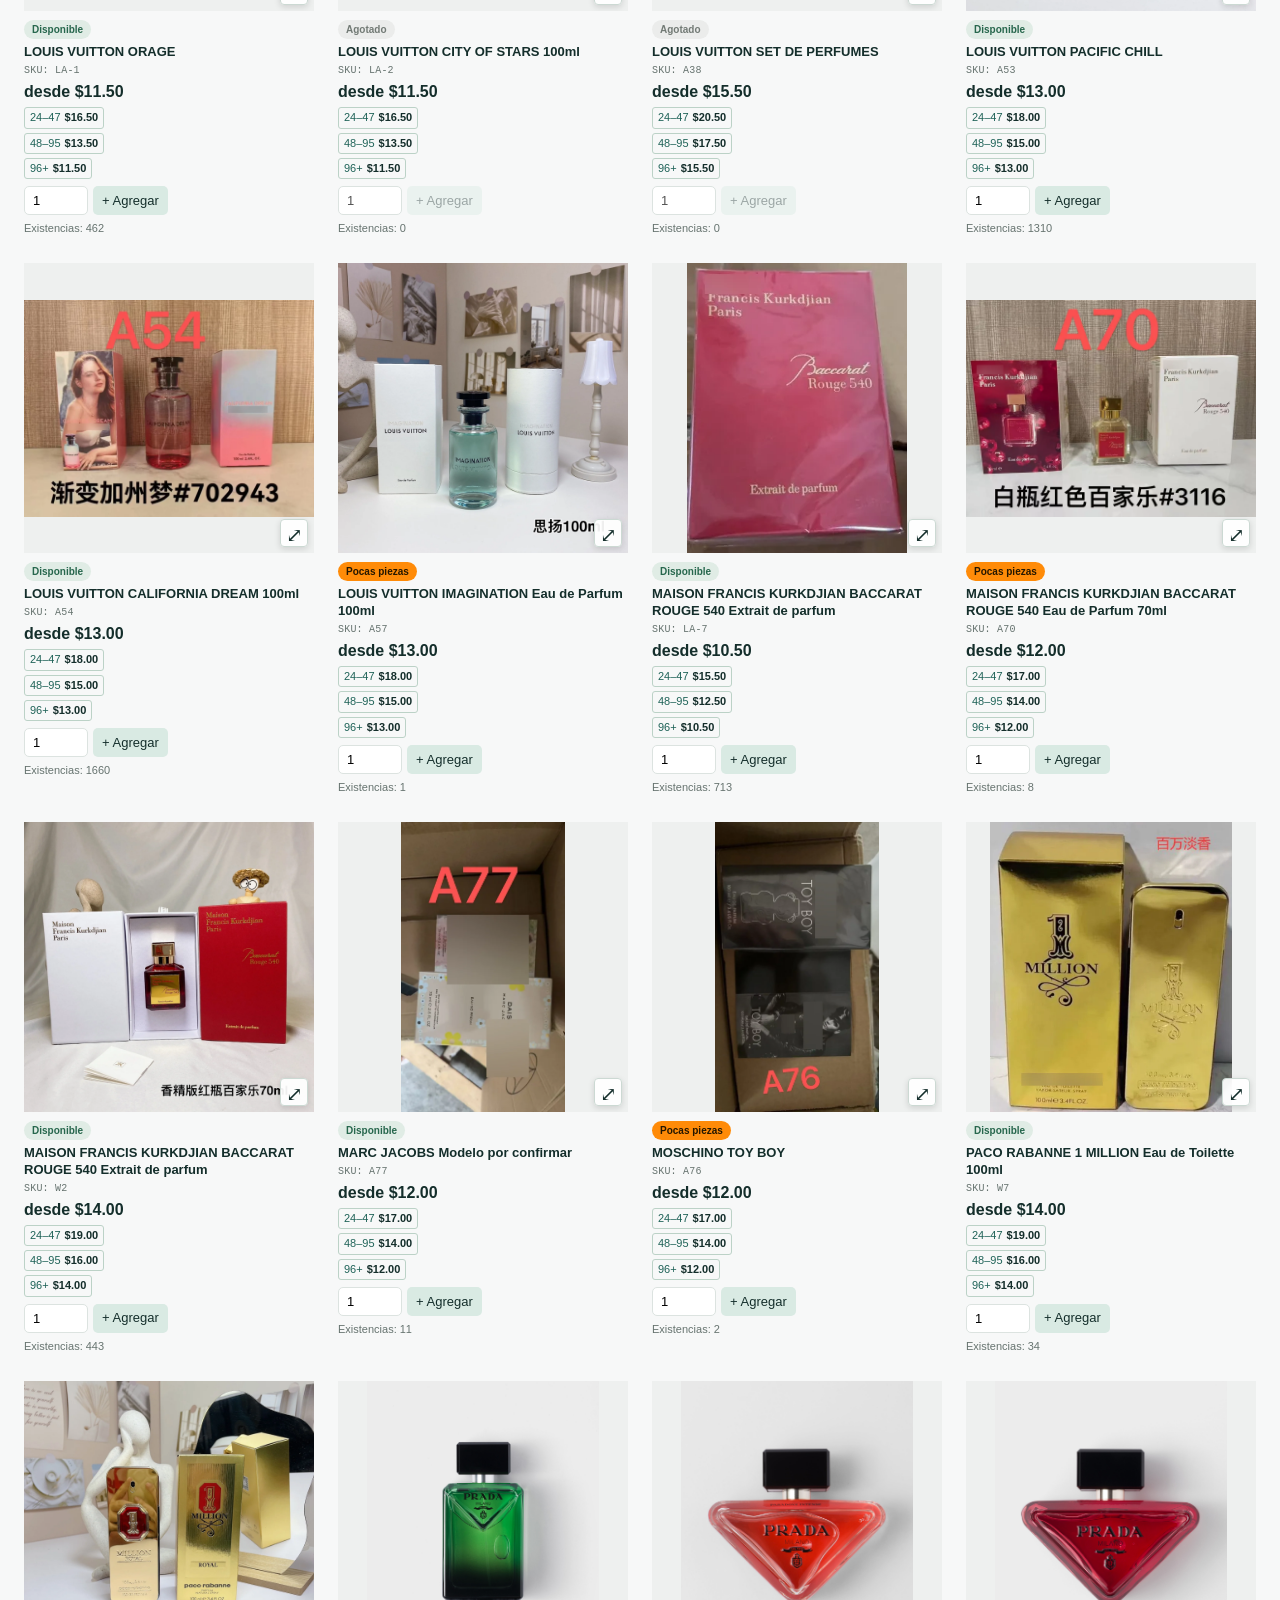
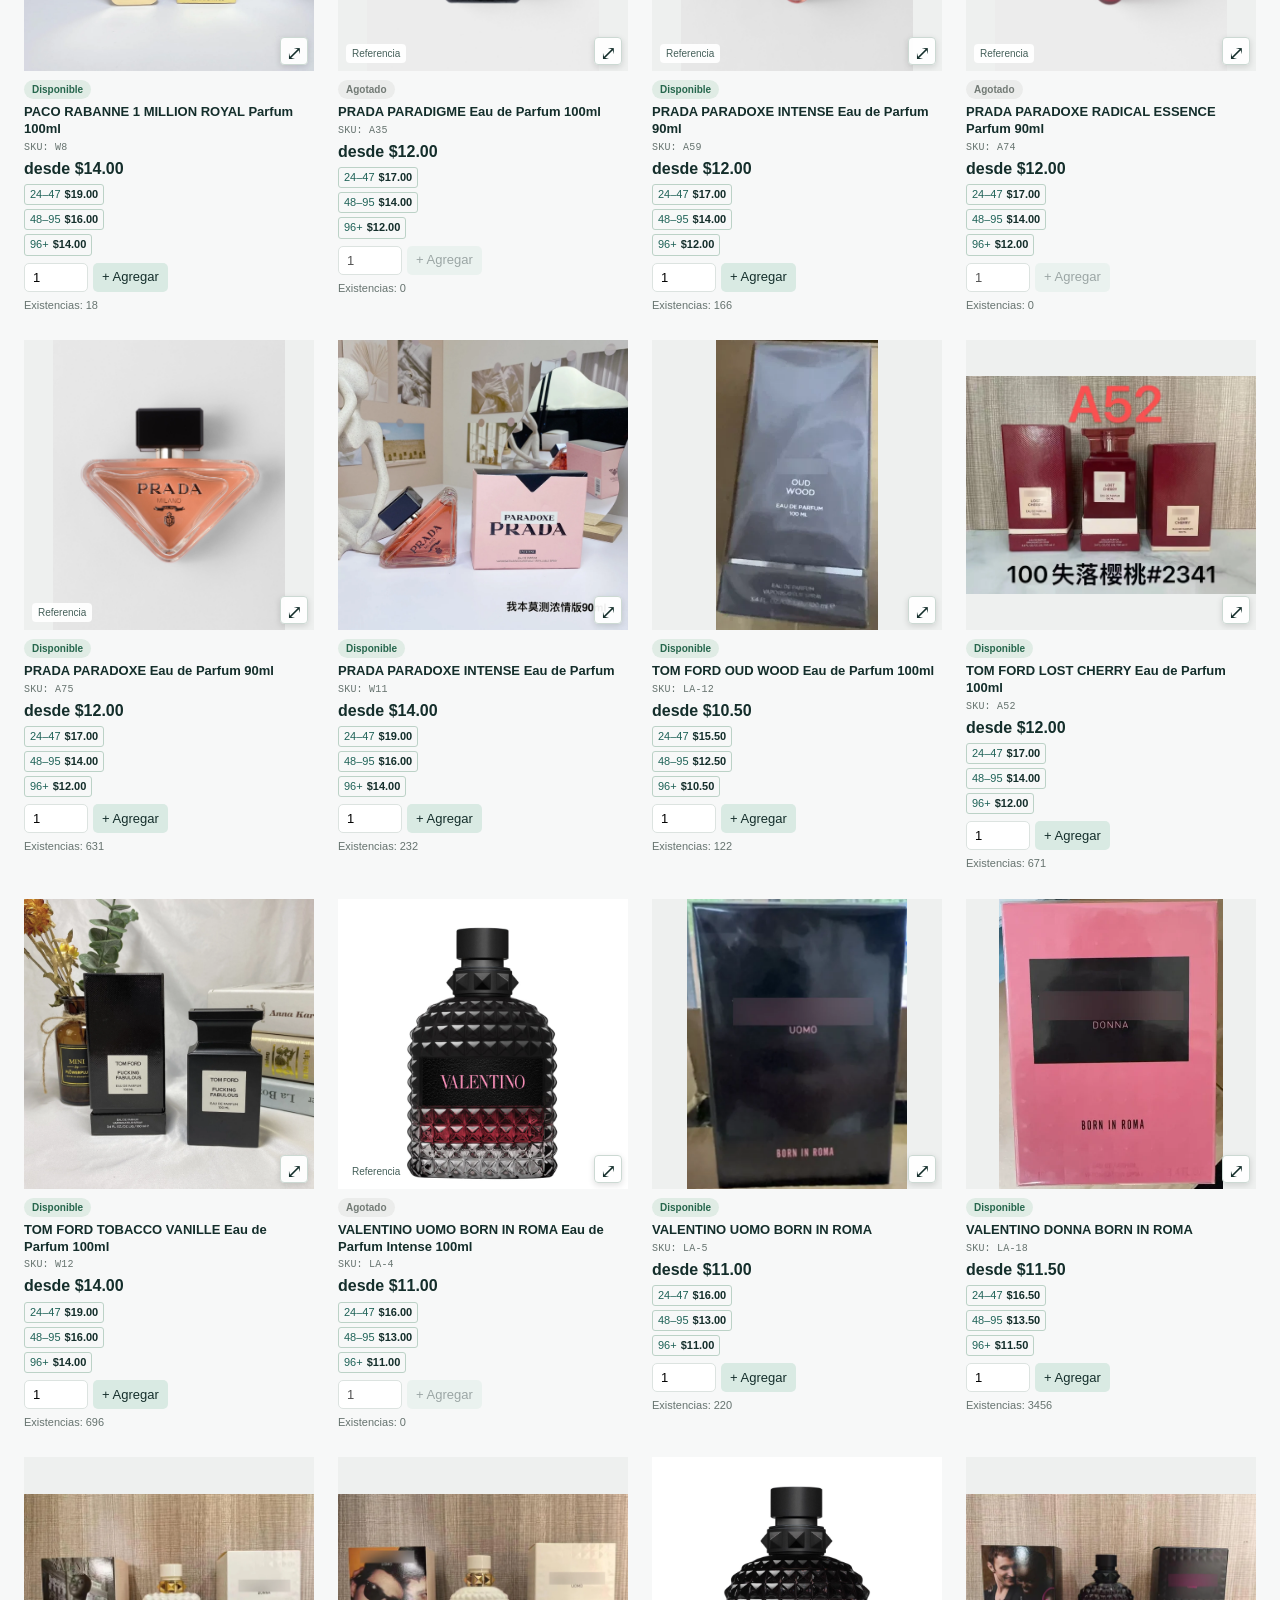
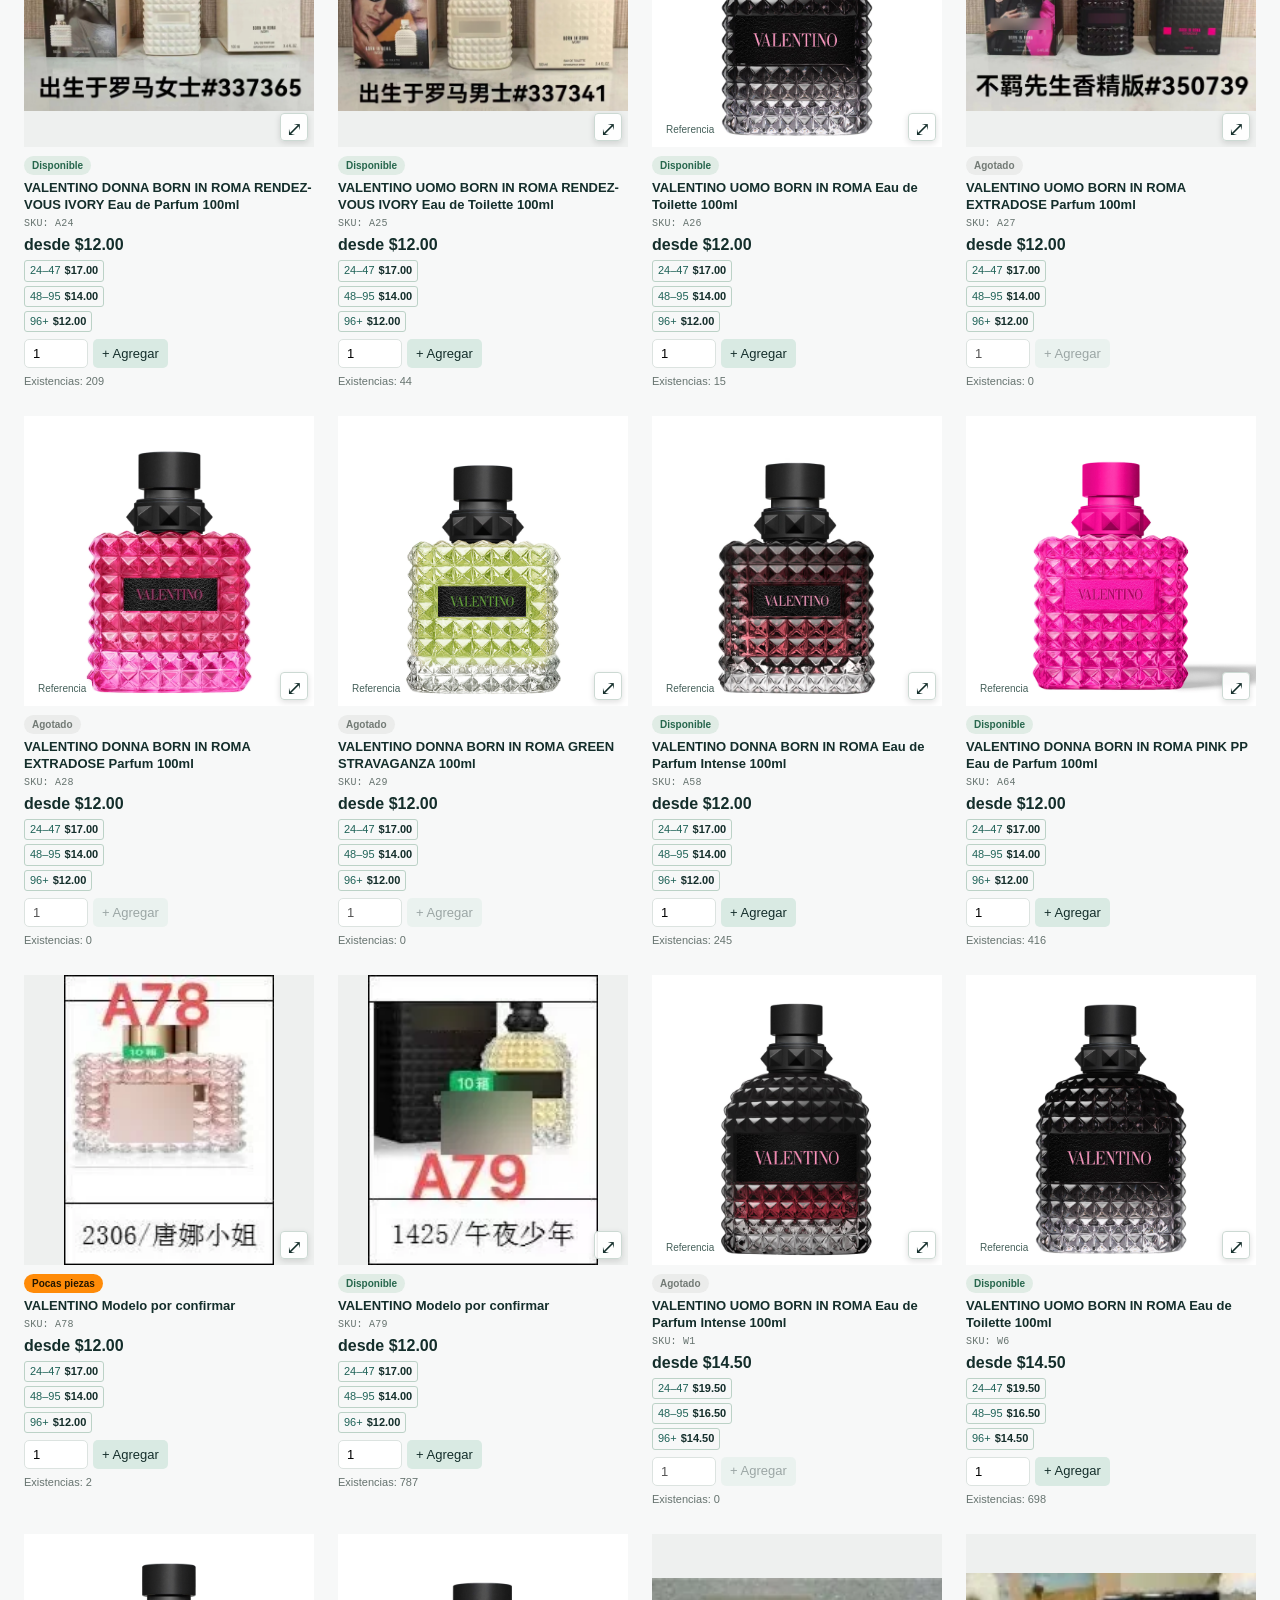
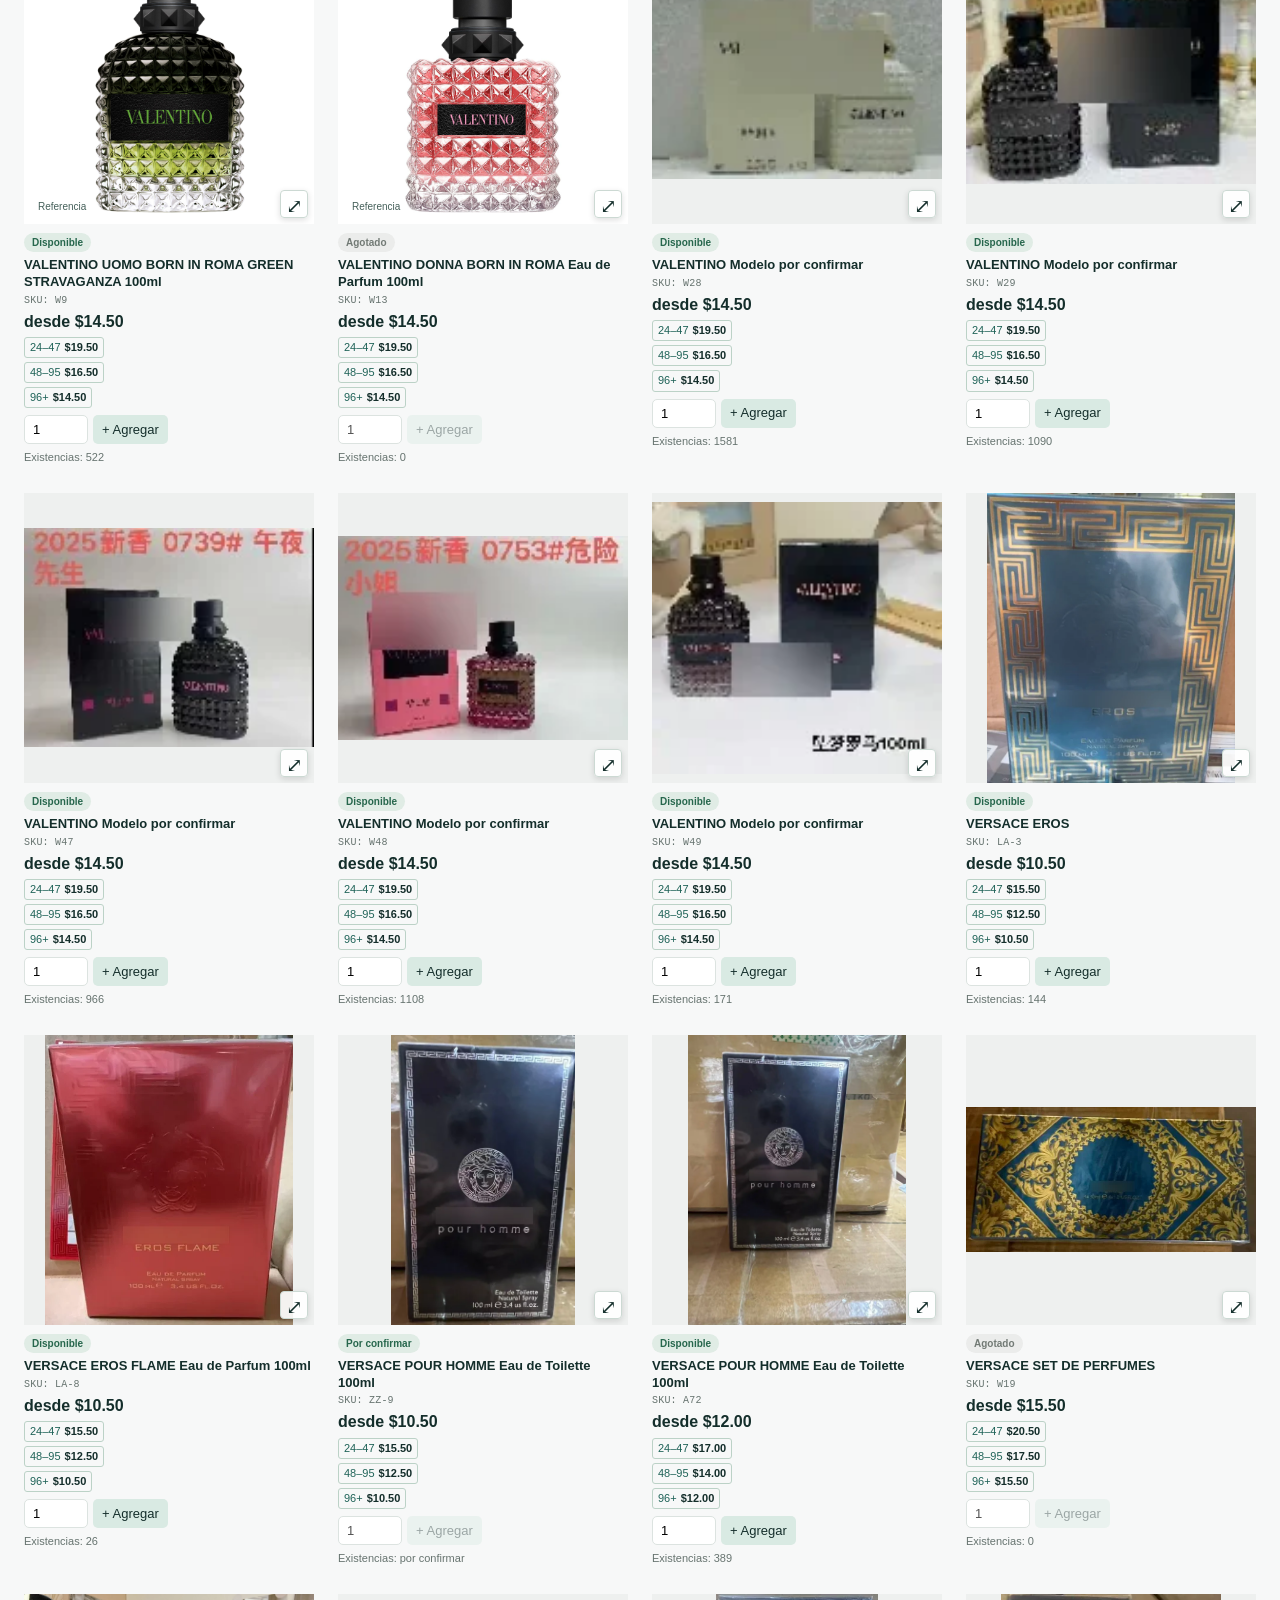
==== commit add96a72: "Use fragrance names and compact reference-style product information" ====
--- a/catalog/index.html
+++ b/catalog/index.html
@@ -1,4 +1,4 @@
-<!doctype html><html lang="es"><meta charset="utf-8"><meta name="viewport" content="width=device-width,initial-scale=1"><meta name="robots" content="noindex,nofollow"><title>Sol Perfumes · Catálogo de mayoreo</title><link rel="stylesheet" href="style.css?v=20261124-card">
+<!doctype html><html lang="es"><meta charset="utf-8"><meta name="viewport" content="width=device-width,initial-scale=1"><meta name="robots" content="noindex,nofollow"><title>Sol Perfumes · Catálogo de mayoreo</title><link rel="stylesheet" href="style.css?v=20261124-names1">
 <header><a class="logo" href="#">SOL<span>PERFUMES WHOLESALE</span></a><nav><a href="#catalog">Perfumes</a><a href="#terms">Cómo comprar</a><button id="language">EN</button><button id="cartButton">Mi pedido <b id="count">0</b></button></nav></header>
 <main><section class="hero"><div><p class="eyebrow">SOL PERFUMES WHOLESALE · LA PUENTE, CA</p><h1>Tu próximo<br>gran surtido.</h1><p>Perfumes al mayoreo.<br>Combina modelos y arma tu pedido.</p><a class="primary" href="#catalog">Ver catálogo</a></div><div class="heroPhotos" id="heroPhotos"></div></section>
 <section id="catalog"><div class="row categories" id="series"></div><div id="brands" class="row brands" aria-label="Marcas"></div><div class="tools"><input id="search" type="search" placeholder="Buscar SKU o marca…" aria-label="Buscar SKU o marca"><select id="stockFilter" aria-label="Inventario"><option value="all">Todo el inventario</option><option value="in">Con existencias</option><option value="out">Agotados</option></select></div>
@@ -8,6 +8,6 @@
 <footer><div class="logo">SOL<span>PERFUMES WHOLESALE</span></div><p>La Puente, California · Mayoreo de perfumes</p><a href="#catalog">Catálogo</a><a href="#terms">Cómo comprar</a></footer>
 <dialog id="photoModal"><button class="close" id="closePhoto" aria-label="Cerrar">×</button><p class="eyebrow" id="photoLabel">FOTO DEL PRODUCTO</p><div class="photoSquare"><img id="largePhoto" alt=""></div><strong id="photoTitle"></strong><button id="bottomClose">Cerrar</button></dialog>
 <dialog id="cartModal"><button class="close" id="closeCart" aria-label="Cerrar">×</button><h2 id="orderTitle">Mi pedido</h2><p class="muted" id="tierApplied"></p><div id="cartRows"></div><div class="total"><span id="totalLabel">Total de mercancía</span><strong id="total"></strong></div><p class="muted">Envío y cargos aplicables se confirman por separado. No es una confirmación de entrega ni de pago.</p><div class="row"><button id="copyQuote" class="primary">Copiar cotización</button><button id="downloadQuote">Descargar CSV</button><button id="clearCart">Vaciar</button><a class="primary" href="pedido.html">Completar pedido</a></div><p id="cartStatus" role="status"></p></dialog><div id="toast" role="status"></div>
-<script src="data.js"></script><script src="app.js?v=20261124-card"></script><script src="language.js"></script><script src="reference-fill.js?v=20261124-photos1"></script></html>
+<script src="data.js"></script><script src="product-info.js?v=20261124-names1"></script><script src="app.js?v=20261124-names1"></script><script src="language.js"></script><script src="reference-fill.js?v=20261124-photos1"></script></html>
 
 
--- a/catalog/style.css
+++ b/catalog/style.css
@@ -19,3 +19,15 @@
 .card>.stock{font-size:12px;line-height:1.4;margin:6px 0 0}
 .card .camera{bottom:6px;right:6px;width:28px;height:28px;padding:0;display:grid;place-items:center;font-size:20px;border-radius:4px;border:1px solid #ccd9d3;background:#ffffffed}
 @media(max-width:700px){.card h4{font-size:14px}.card .quantity input{width:58px}.card .quantity button{padding:6px 9px}.card .priceTiers span{font-size:12px}}
+
+/* Screenshot-matched card information hierarchy; preserve the SOL palette. */
+.card .badge{font-size:10px;font-weight:600;padding:3px 8px;border-radius:20px;margin:9px 0 5px}
+.card h4{font-size:13px;line-height:1.3;font-weight:700;margin:0 0 3px;overflow-wrap:anywhere}
+.card .sku{font-size:10px;line-height:1.3;margin:0 0 5px;letter-spacing:.2px}
+.card .price{font-size:16px;line-height:1.2;font-weight:700;margin:0 0 6px}
+.card .priceTiers{gap:4px;margin:0 0 7px}
+.card .priceTiers span{font-size:11px;line-height:1.2;padding:3px 5px;border-radius:3px}
+.card .quantity{gap:5px}
+.card .quantity input{width:64px;min-height:29px;height:29px;padding:4px 8px;font-size:13px;border-radius:5px}
+.card .quantity button{min-height:29px;height:29px;padding:4px 9px;font-size:13px;border-radius:5px}
+.card>.stock{font-size:11px;line-height:1.3;margin-top:6px}
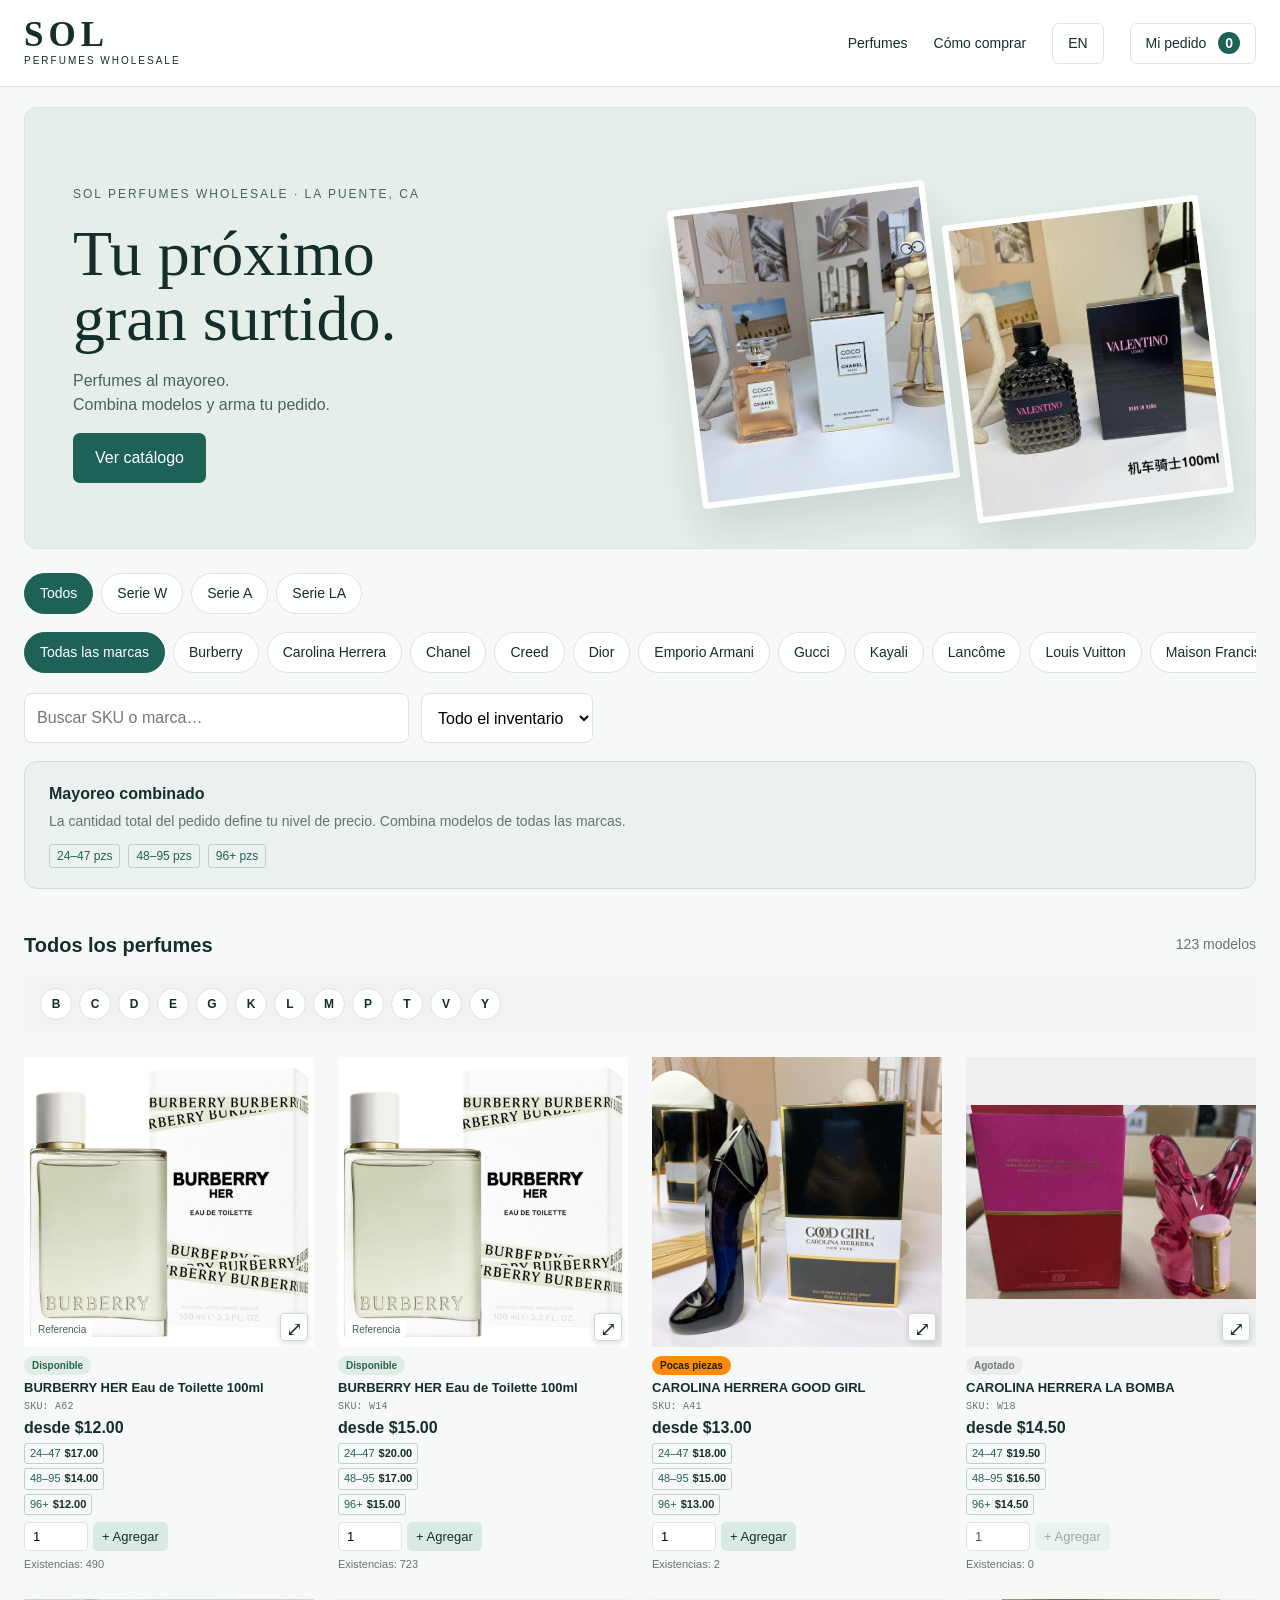
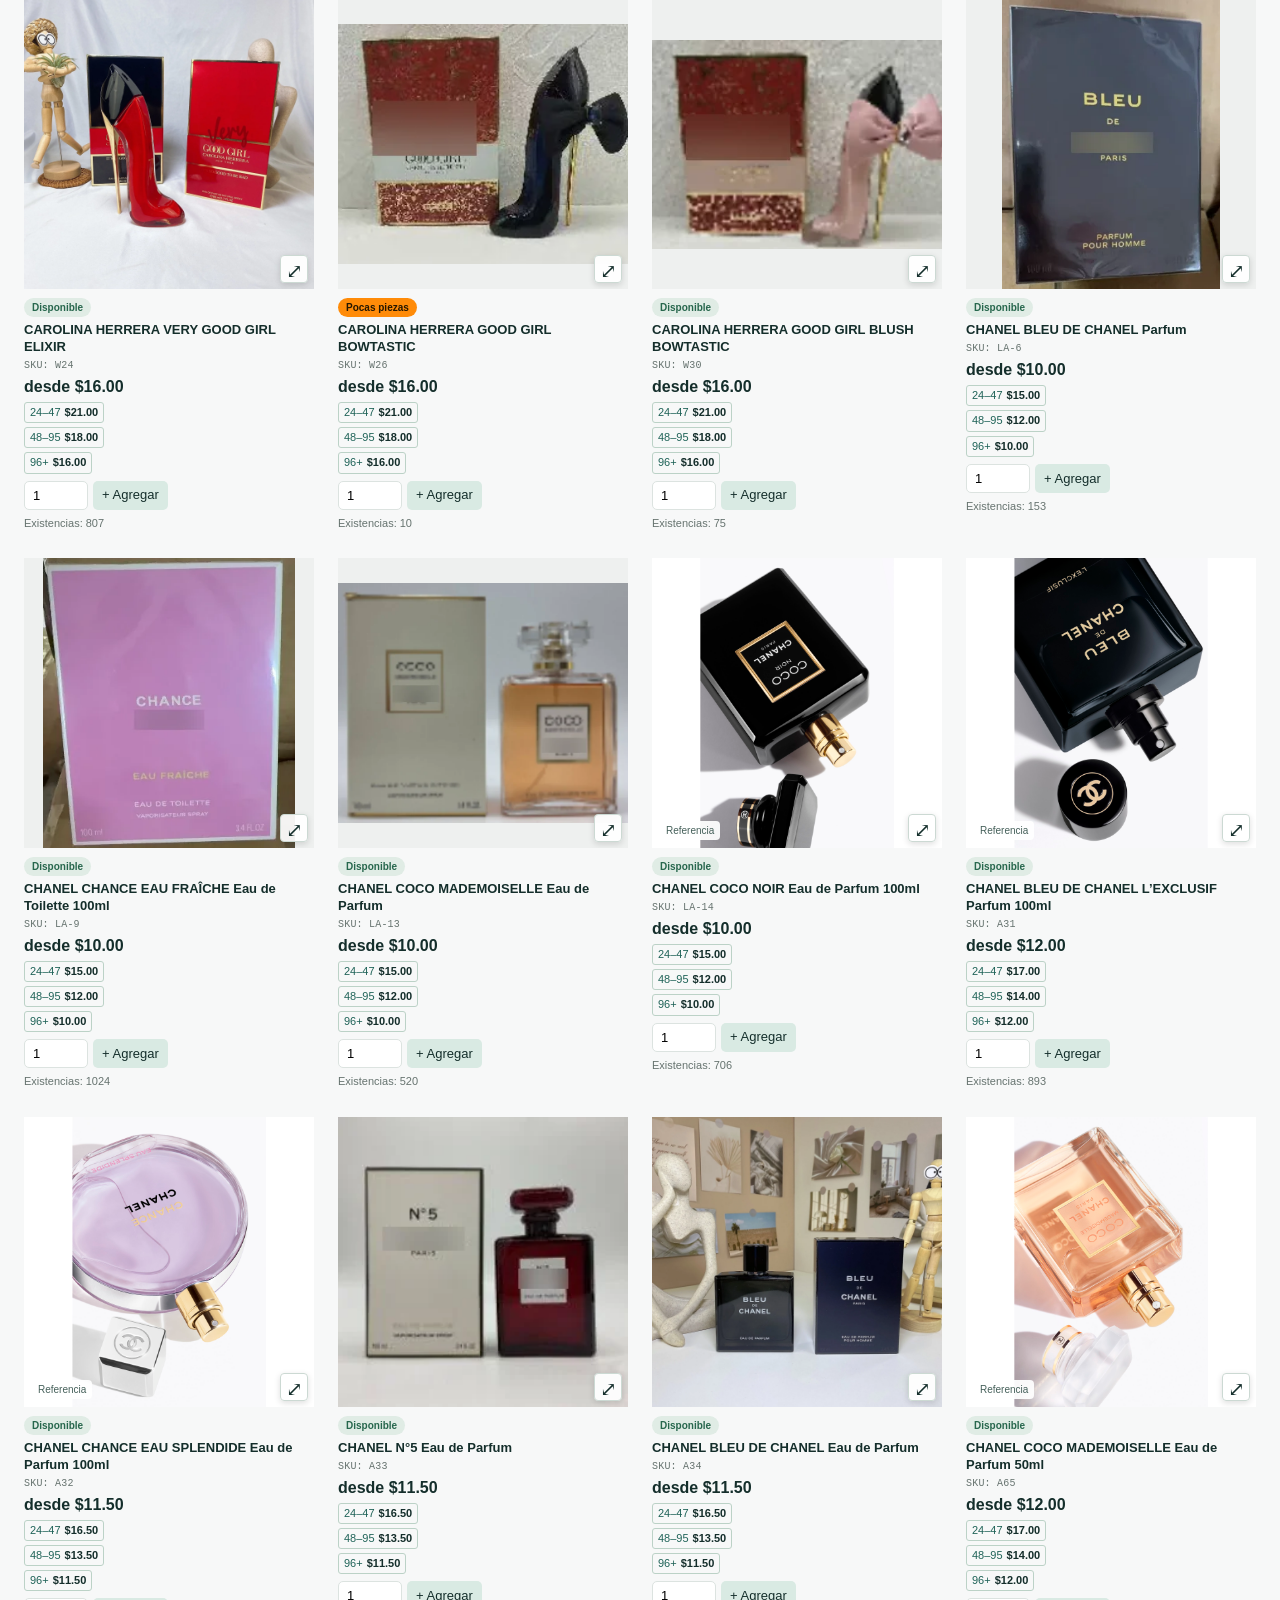
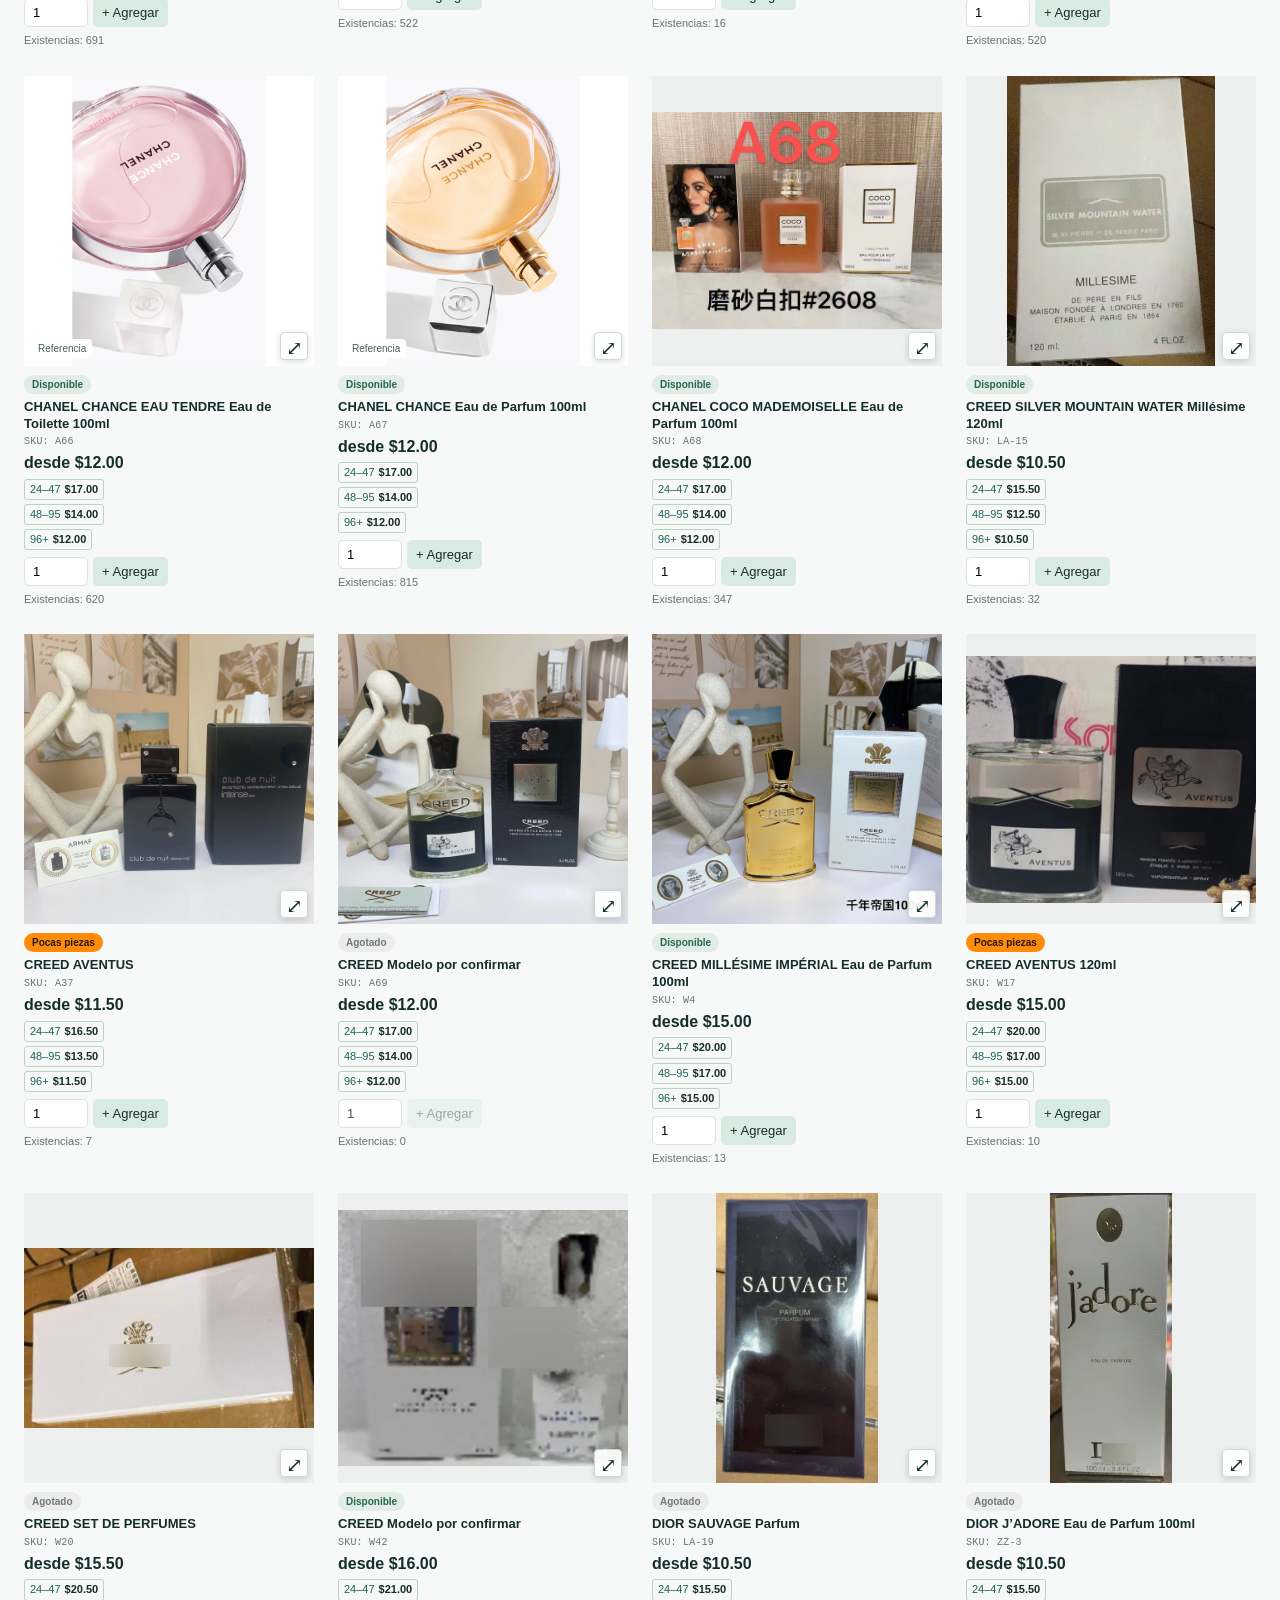
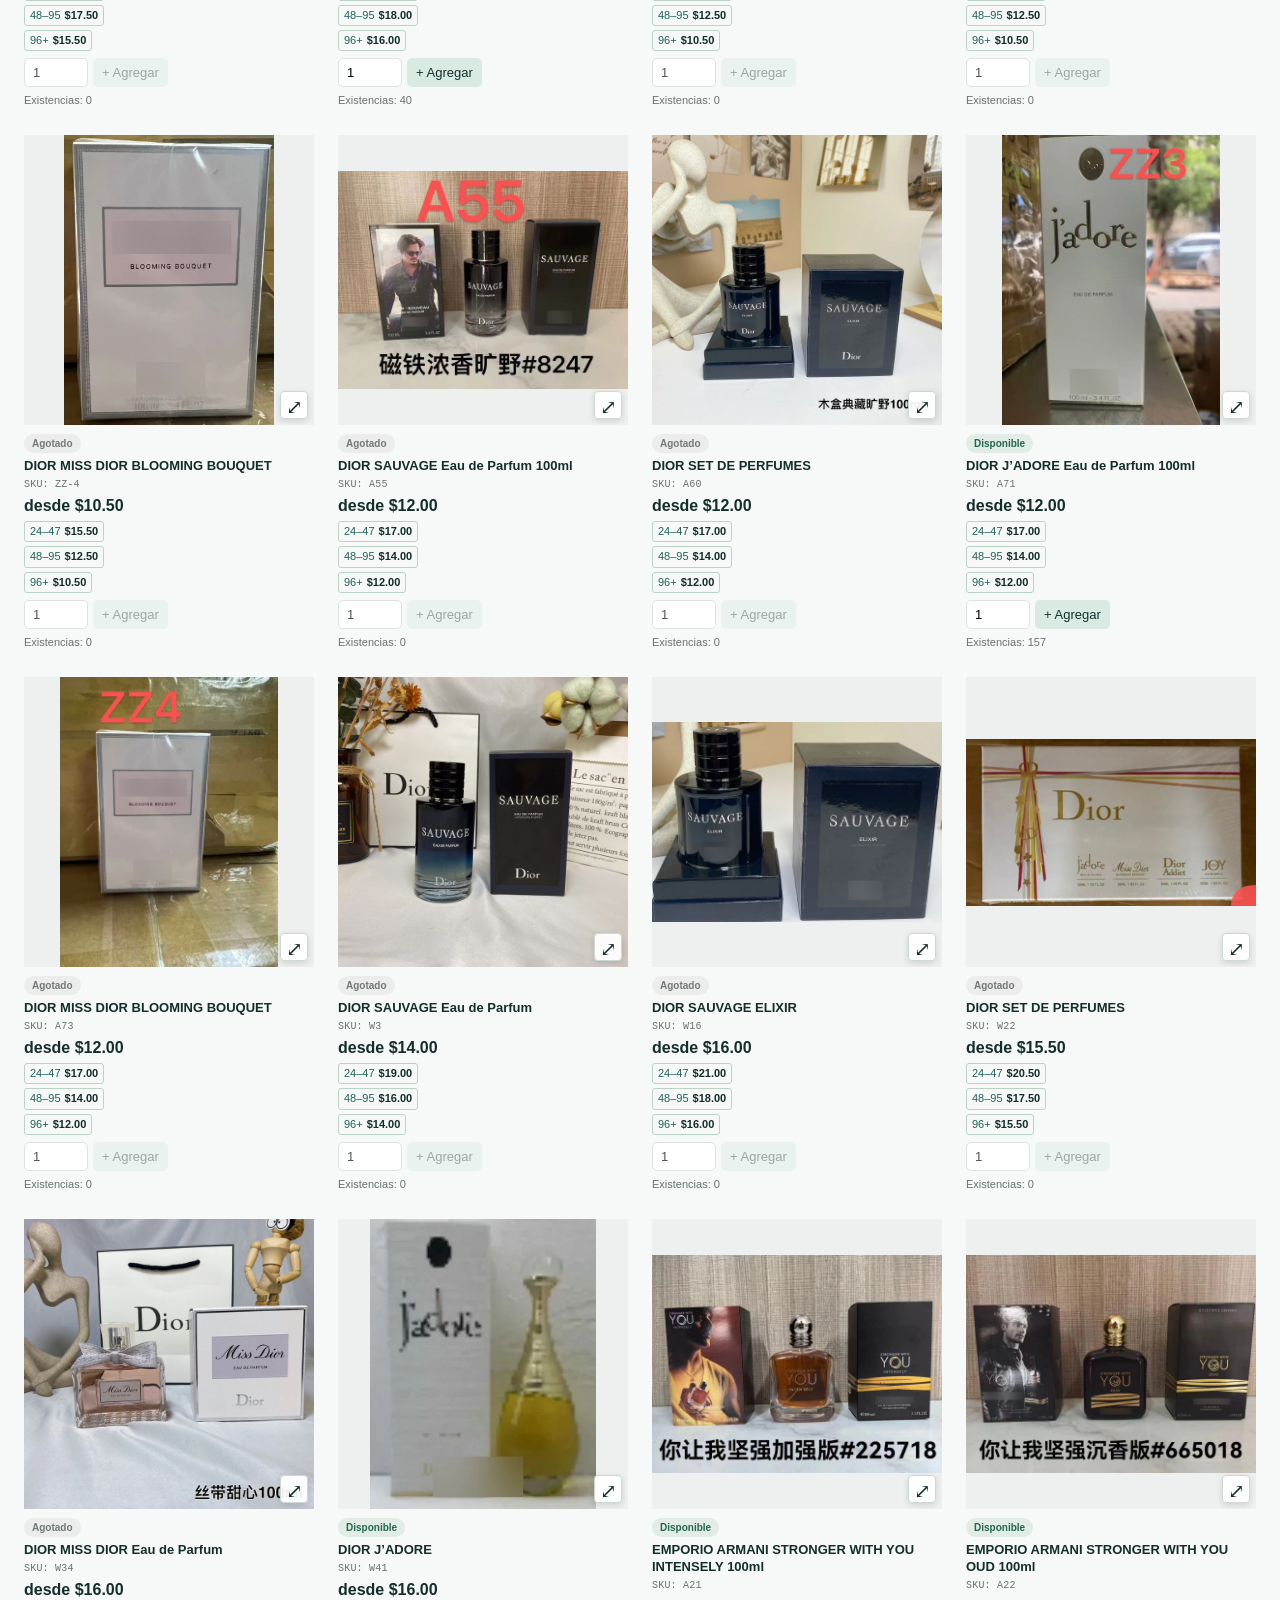
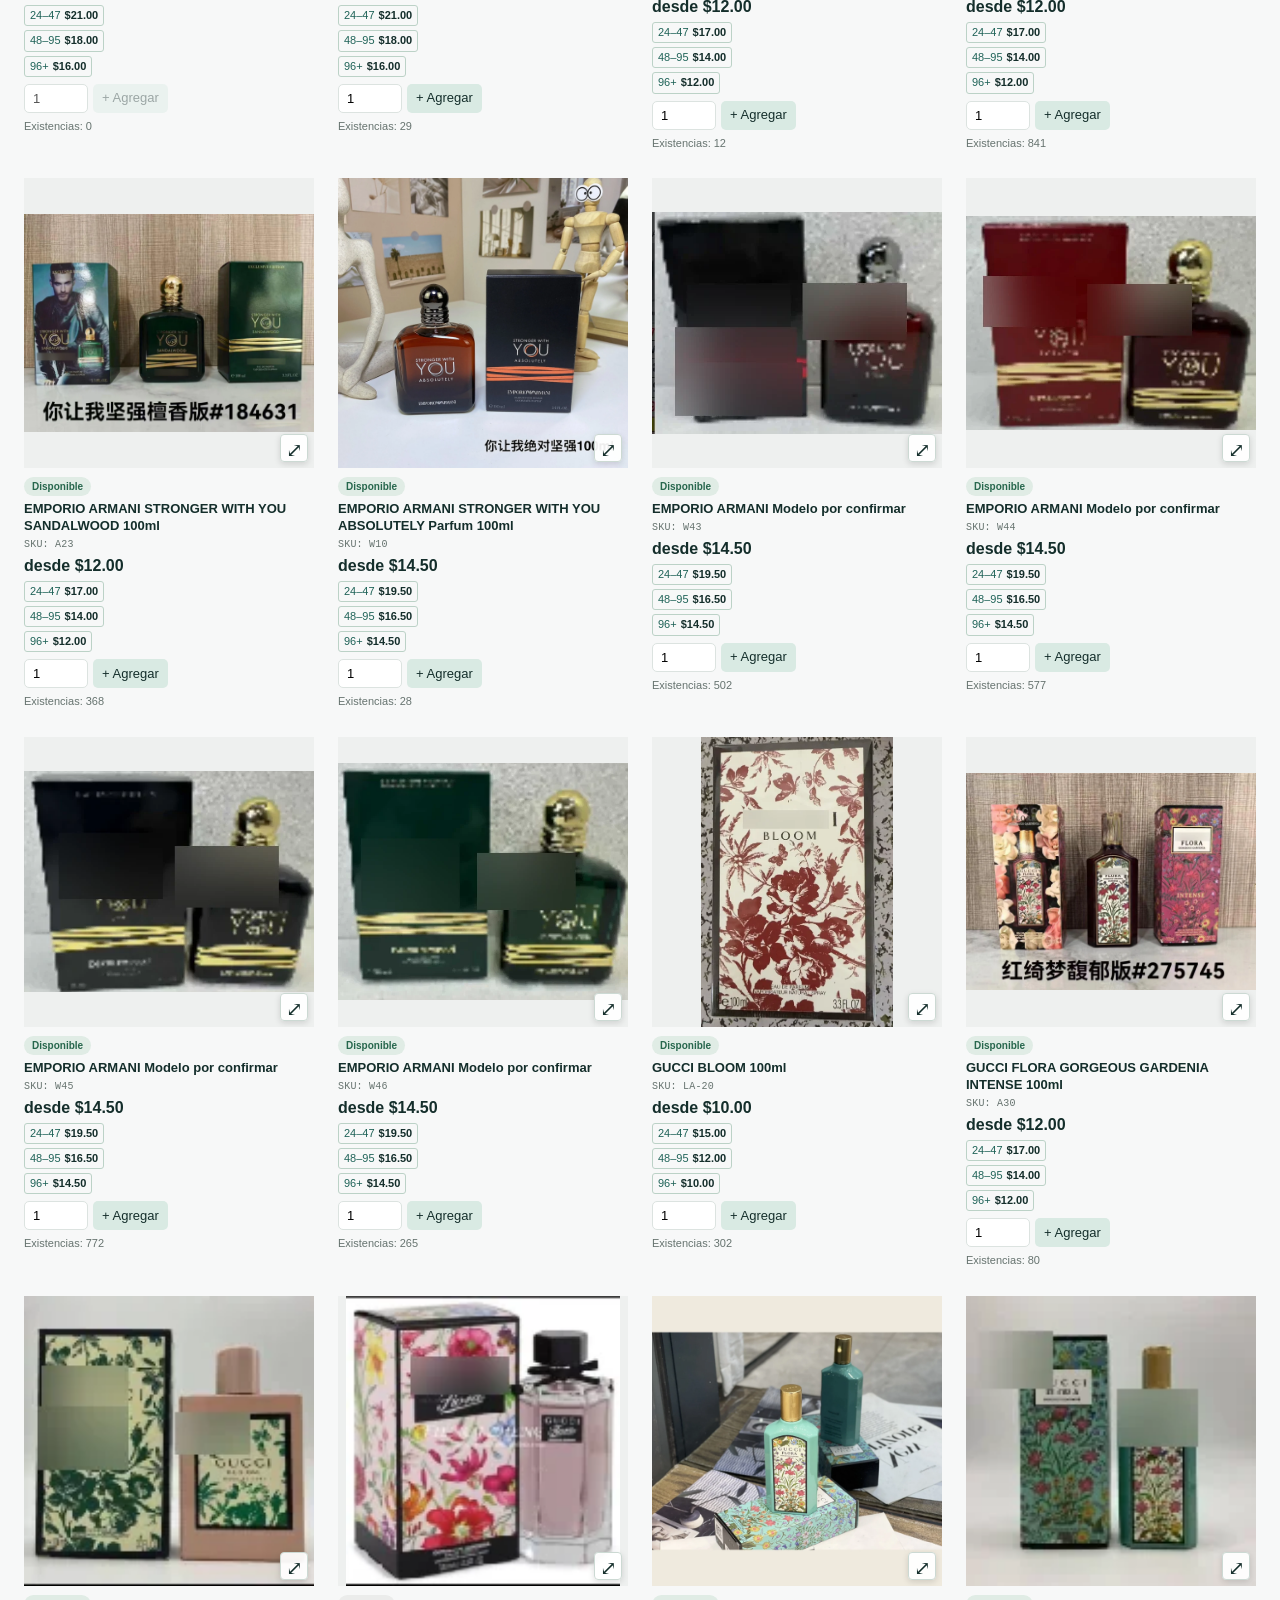
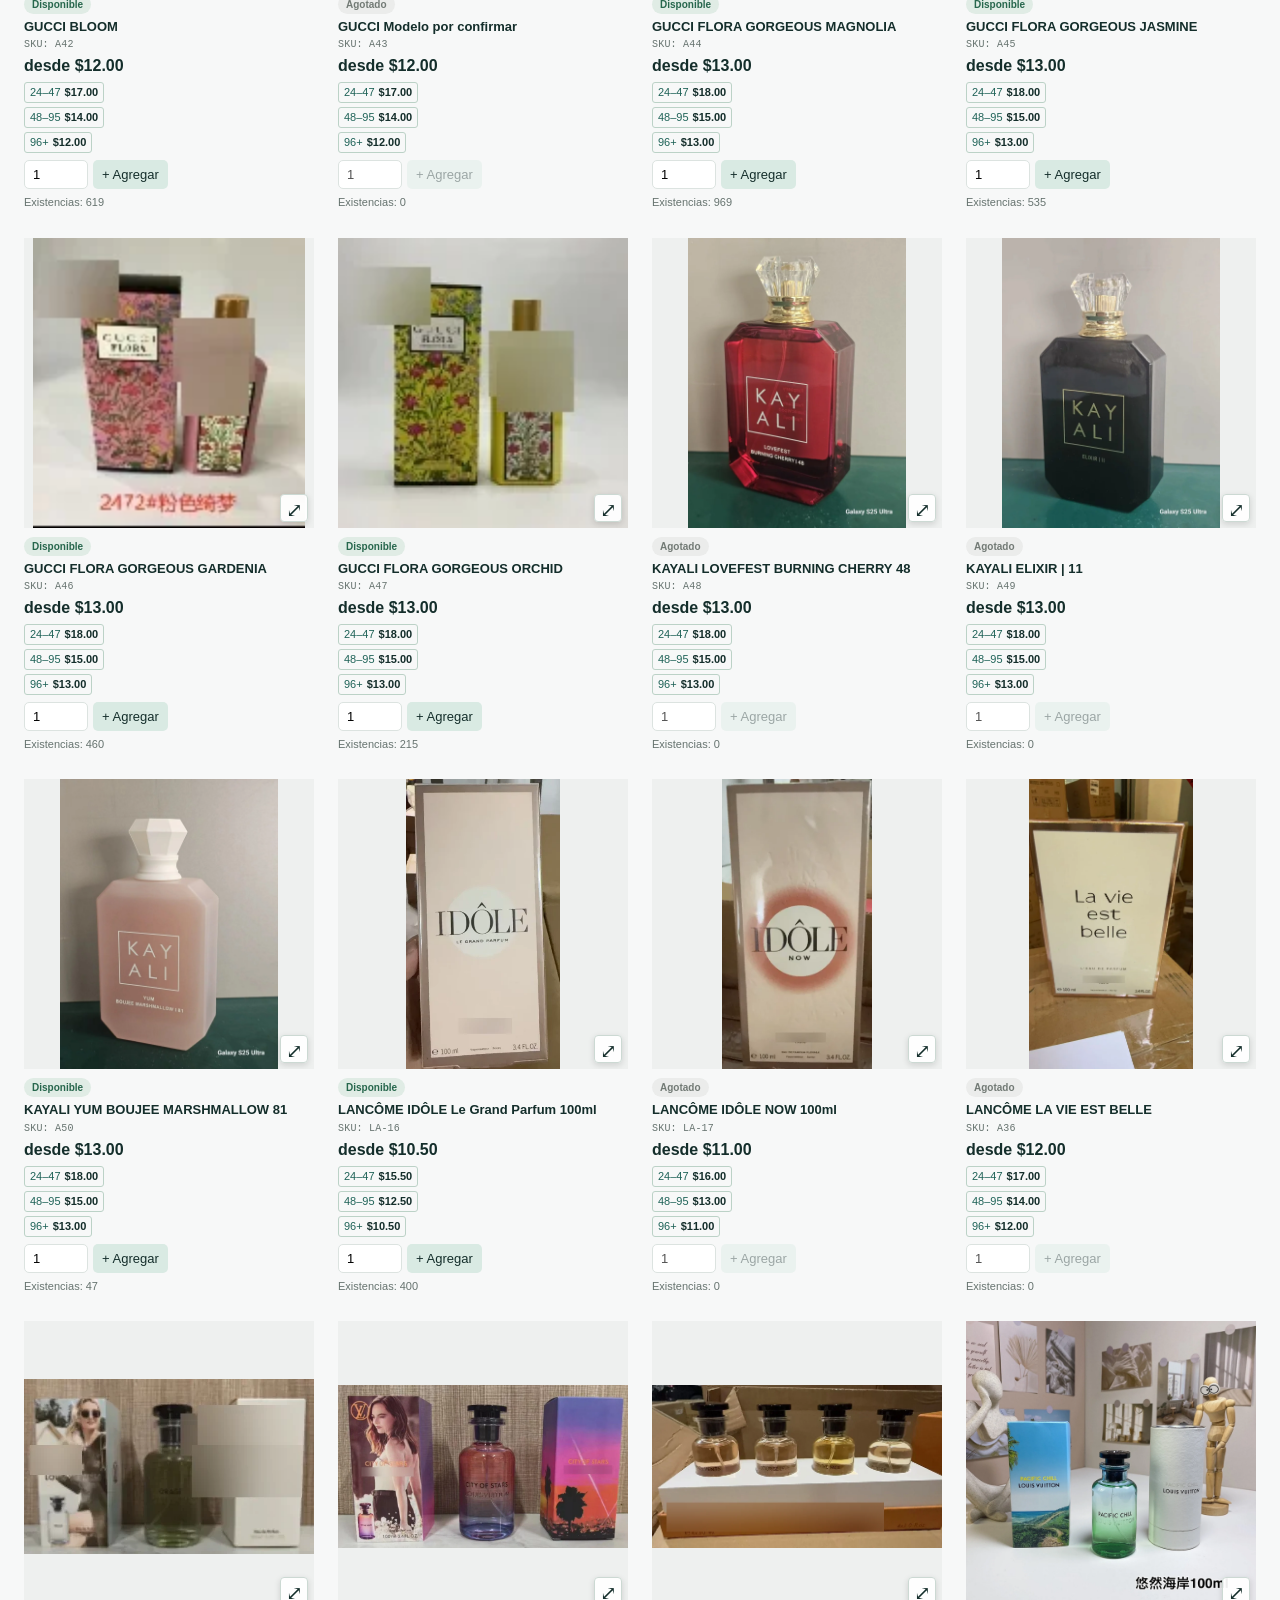
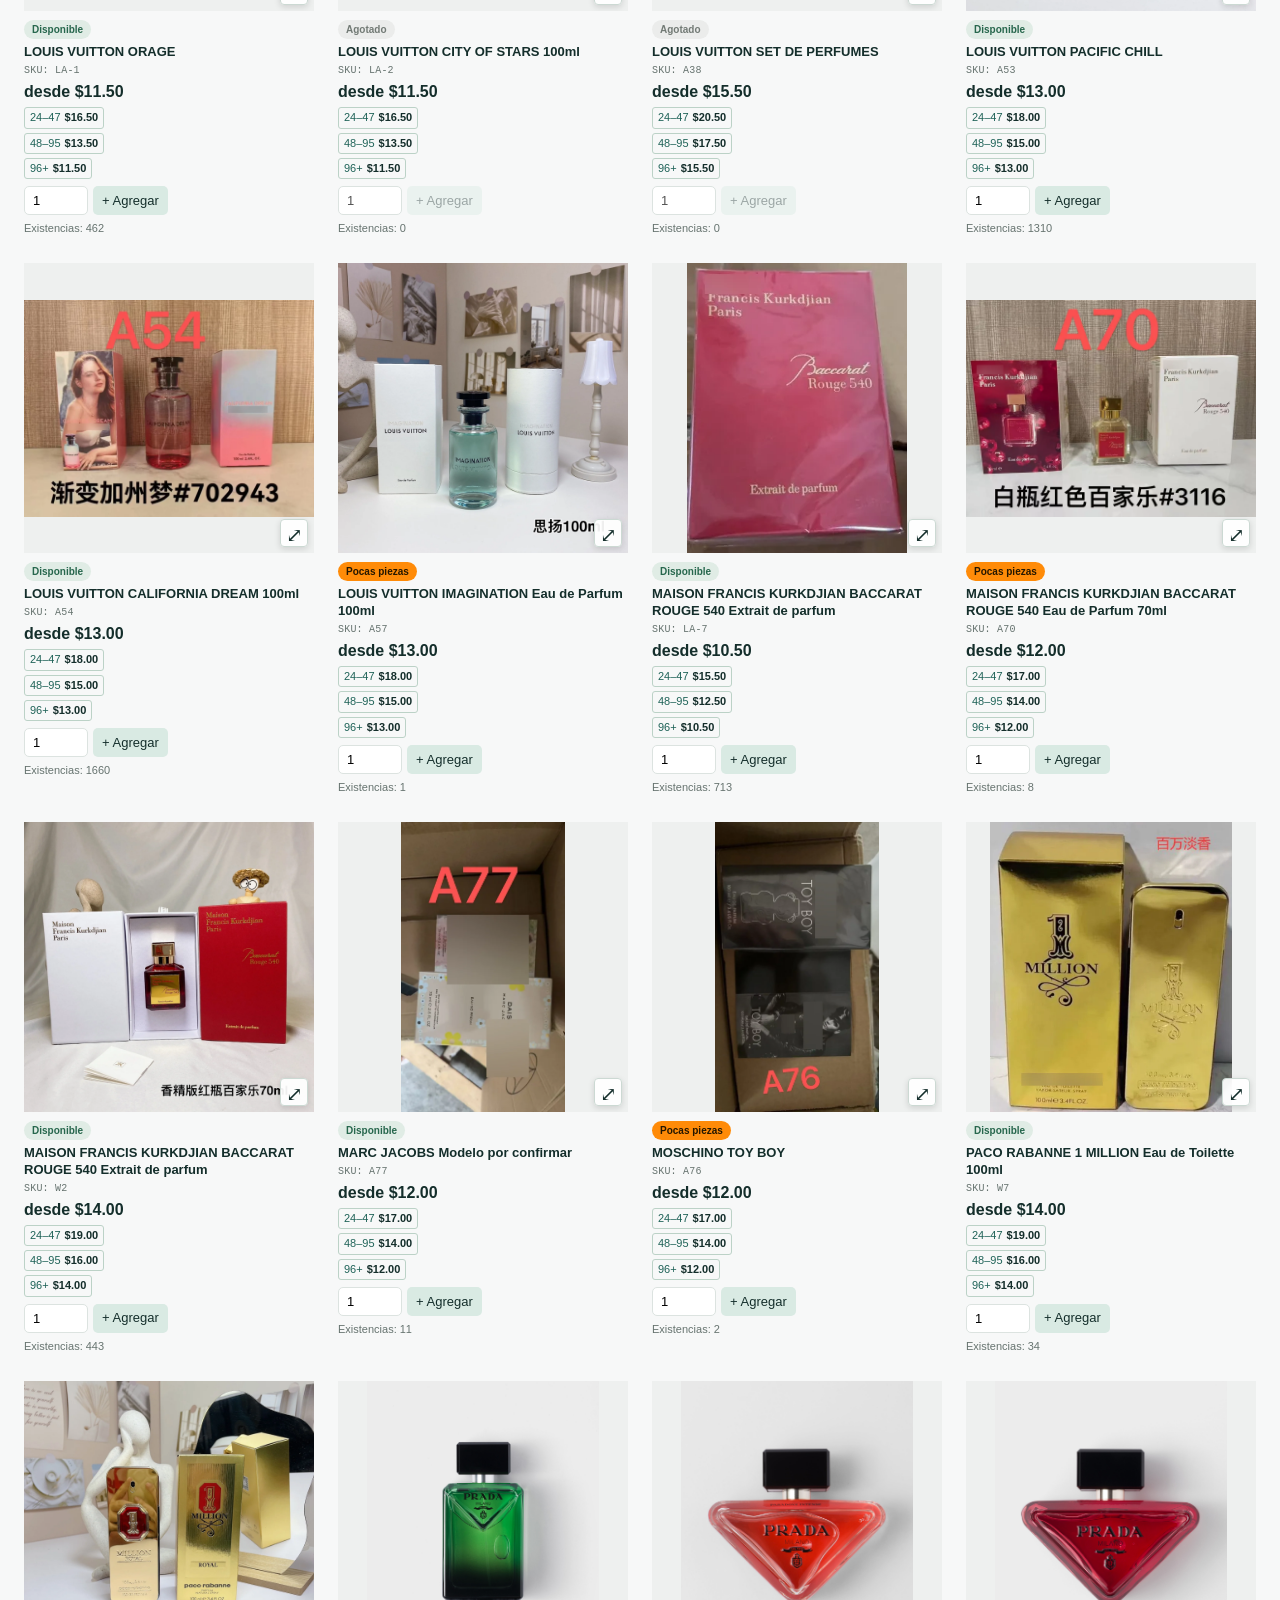
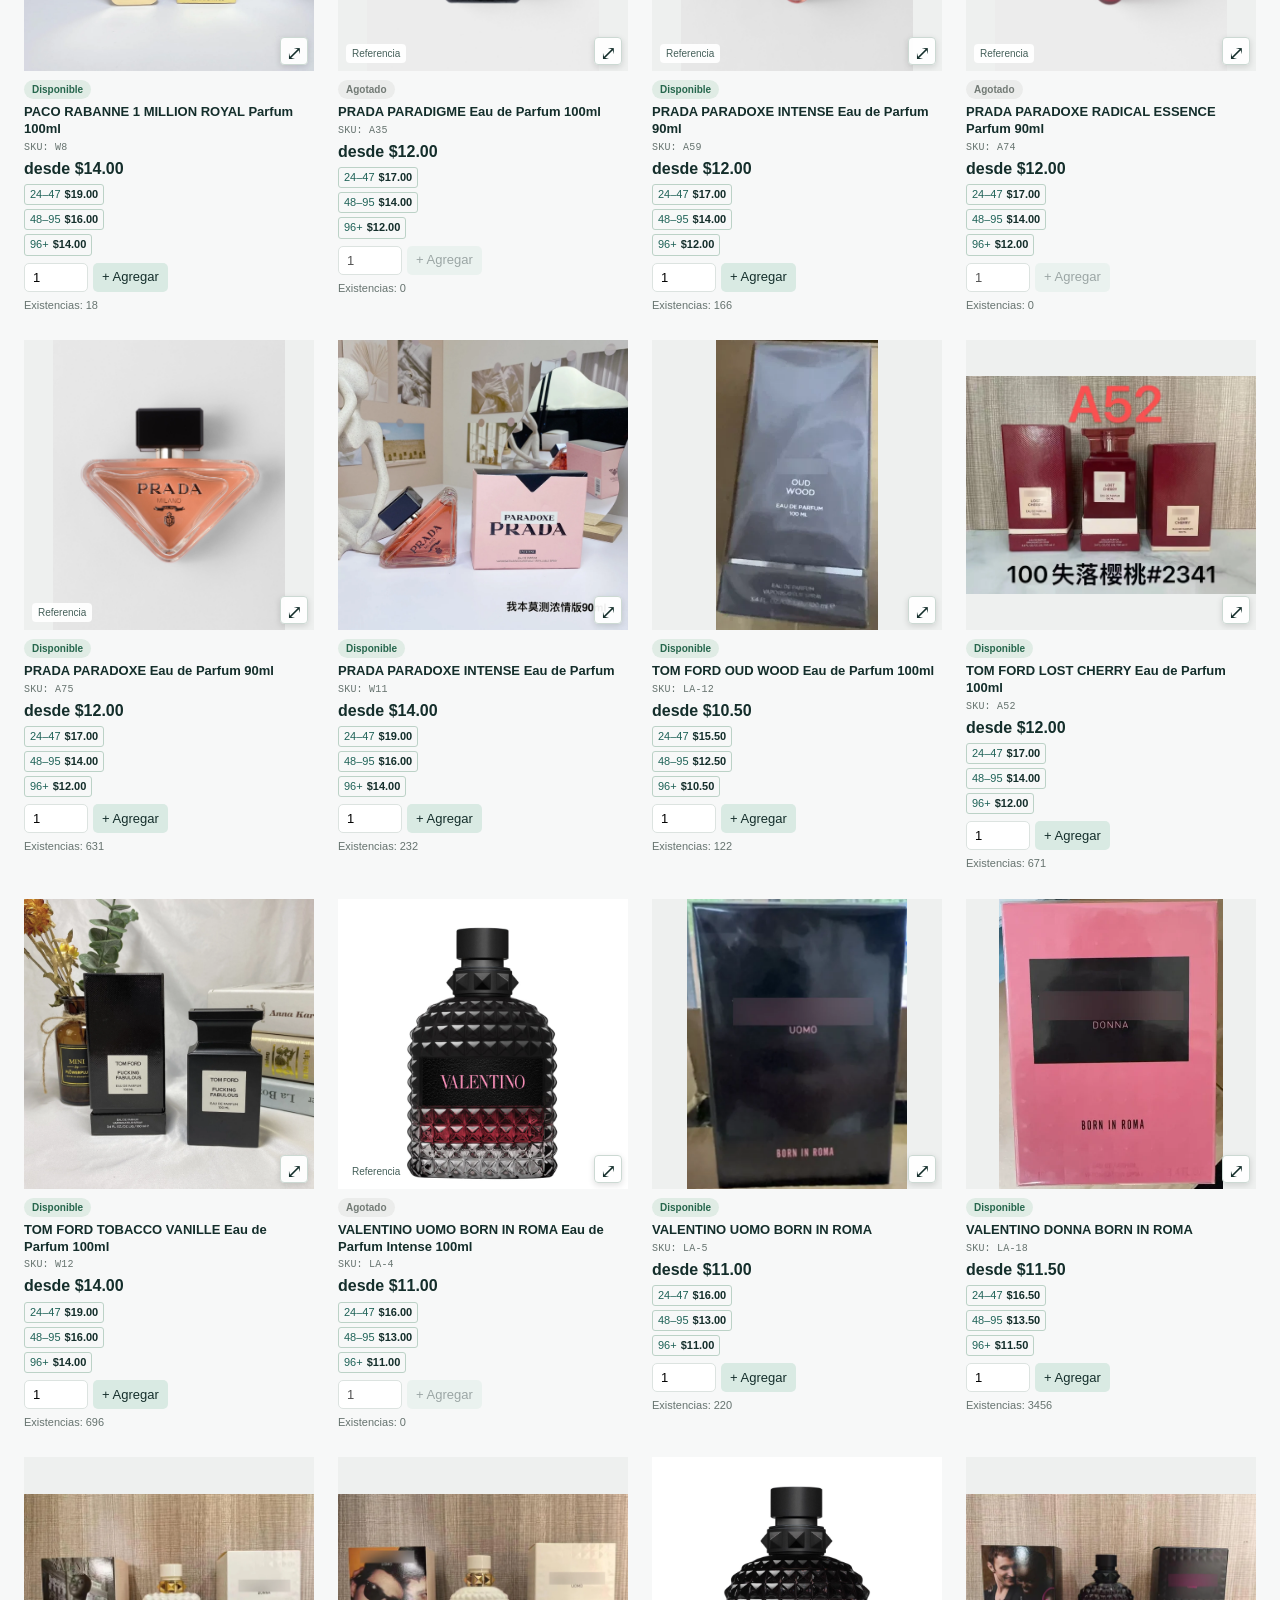
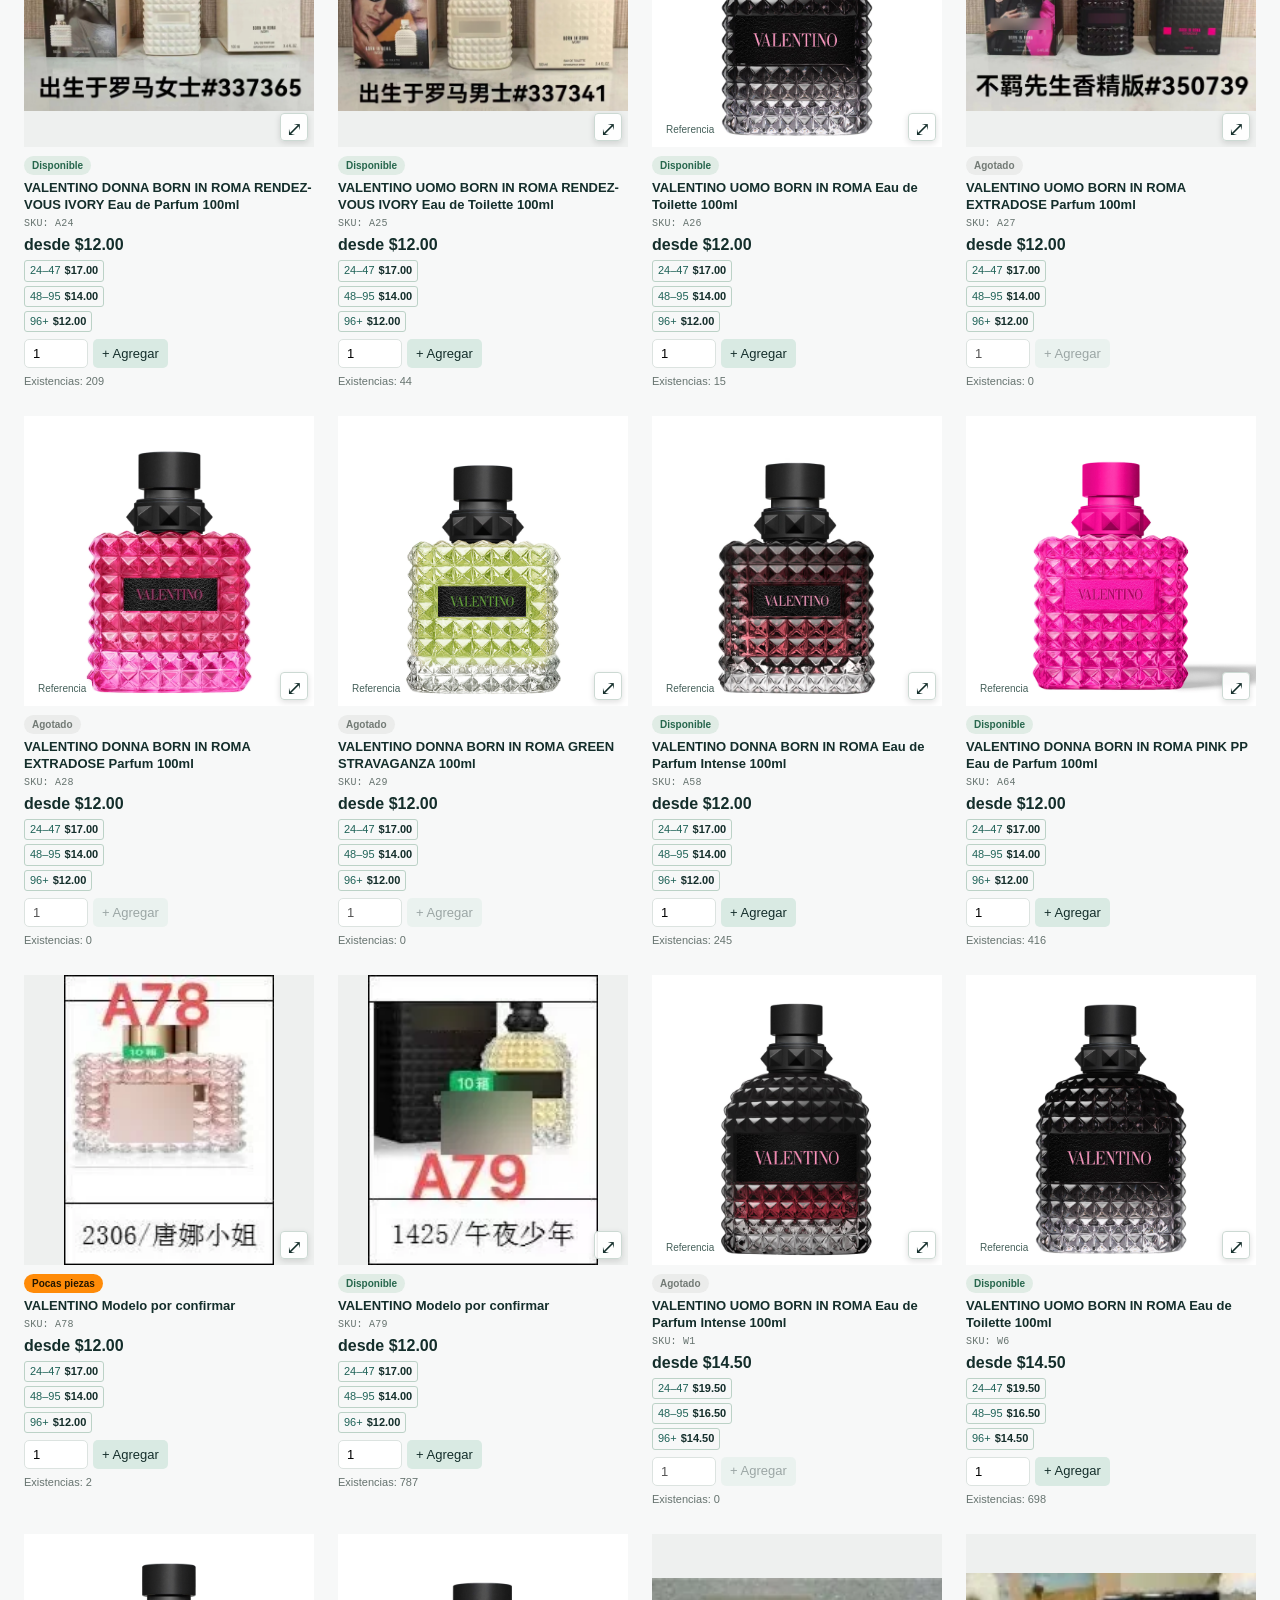
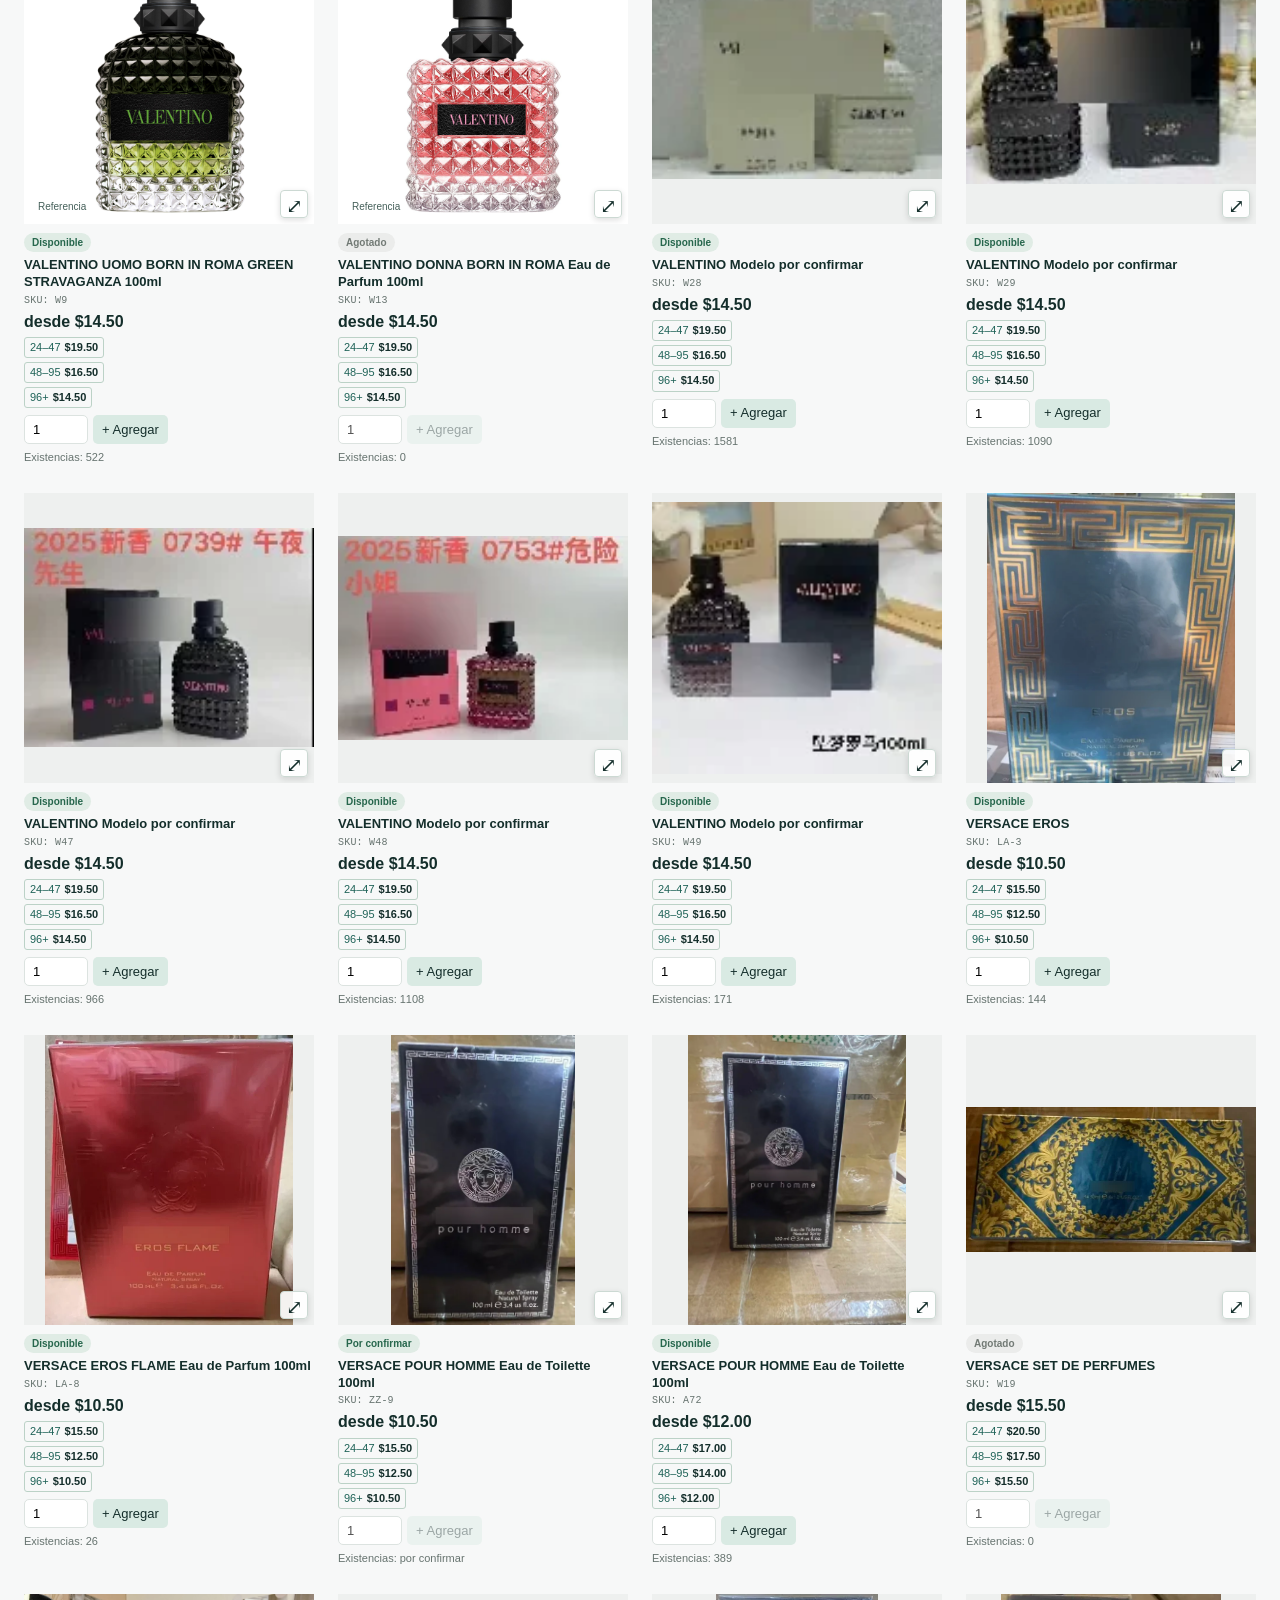
==== commit b95845ed: "Add six reviewed Chanel reference images with inventory originals" ====
--- a/catalog/index.html
+++ b/catalog/index.html
@@ -7,7 +7,7 @@
 <section id="terms"><h2>Cómo comprar</h2><div class="termsGrid"><div><h3>30 piezas, combinadas</h3><p>Pedido de mayoreo desde 30 piezas. La entrega local requiere un mínimo de 30 piezas y confirmación de dirección.</p></div><div><h3>Precio por volumen</h3><p>Cada modelo conserva su precio. El nivel se calcula con el total de piezas del pedido.</p></div><div><h3>Confirma tu pedido</h3><p>Rachel confirma por teléfono la fecha, hora y lugar de entrega. No se aceptan devoluciones.</p></div></div><p class="muted">Inventario según la última tabla cargada; no representa una conexión en vivo con el almacén.</p></section></main>
 <footer><div class="logo">SOL<span>PERFUMES WHOLESALE</span></div><p>La Puente, California · Mayoreo de perfumes</p><a href="#catalog">Catálogo</a><a href="#terms">Cómo comprar</a></footer>
 <dialog id="photoModal"><button class="close" id="closePhoto" aria-label="Cerrar">×</button><p class="eyebrow" id="photoLabel">FOTO DEL PRODUCTO</p><div class="photoSquare"><img id="largePhoto" alt=""></div><strong id="photoTitle"></strong><button id="bottomClose">Cerrar</button></dialog>
-<dialog id="cartModal"><button class="close" id="closeCart" aria-label="Cerrar">×</button><h2 id="orderTitle">Mi pedido</h2><p class="muted" id="tierApplied"></p><div id="cartRows"></div><div class="total"><span id="totalLabel">Total de mercancía</span><strong id="total"></strong></div><p class="muted">Envío y cargos aplicables se confirman por separado. No es una confirmación de entrega ni de pago.</p><div class="row"><button id="copyQuote" class="primary">Copiar cotización</button><button id="downloadQuote">Descargar CSV</button><button id="clearCart">Vaciar</button><a class="primary" href="pedido.html">Completar pedido</a></div><p id="cartStatus" role="status"></p></dialog><div id="toast" role="status"></div>
-<script src="data.js"></script><script src="product-info.js?v=20261124-names1"></script><script src="app.js?v=20261124-names1"></script><script src="language.js"></script><script src="reference-fill.js?v=20261124-photos1"></script></html>
+<dialog id="cartModal"><button class="close" id="closeCart" aria-label="Cerrar">×</button><h2 id="orderTitle">Mi pedido</h2><p class="muted" id="tierApplied"></p><div id="cartRows"></div><div class="total"><span id="totalLabel">Total de mercancía</span><strong id="total"></strong></div><p class="muted">Envío y cargos aplicables se confirman por separado. No es una confirmación de entrega ni de pago.</p><div class="row"><button id="copyQuote" class="primary">Copiar pedido</button><button id="downloadQuote">Descargar TXT</button><button id="clearCart">Vaciar</button></div><p id="cartStatus" role="status"></p></dialog><div id="toast" role="status"></div>
+<script src="data.js"></script><script src="product-info.js?v=20261124-names1"></script><script src="app.js?v=20261125-inquiry1"></script><script src="language.js?v=20261125-inquiry1"></script><script src="reference-fill.js?v=20261125-photos2"></script></html>
 
 
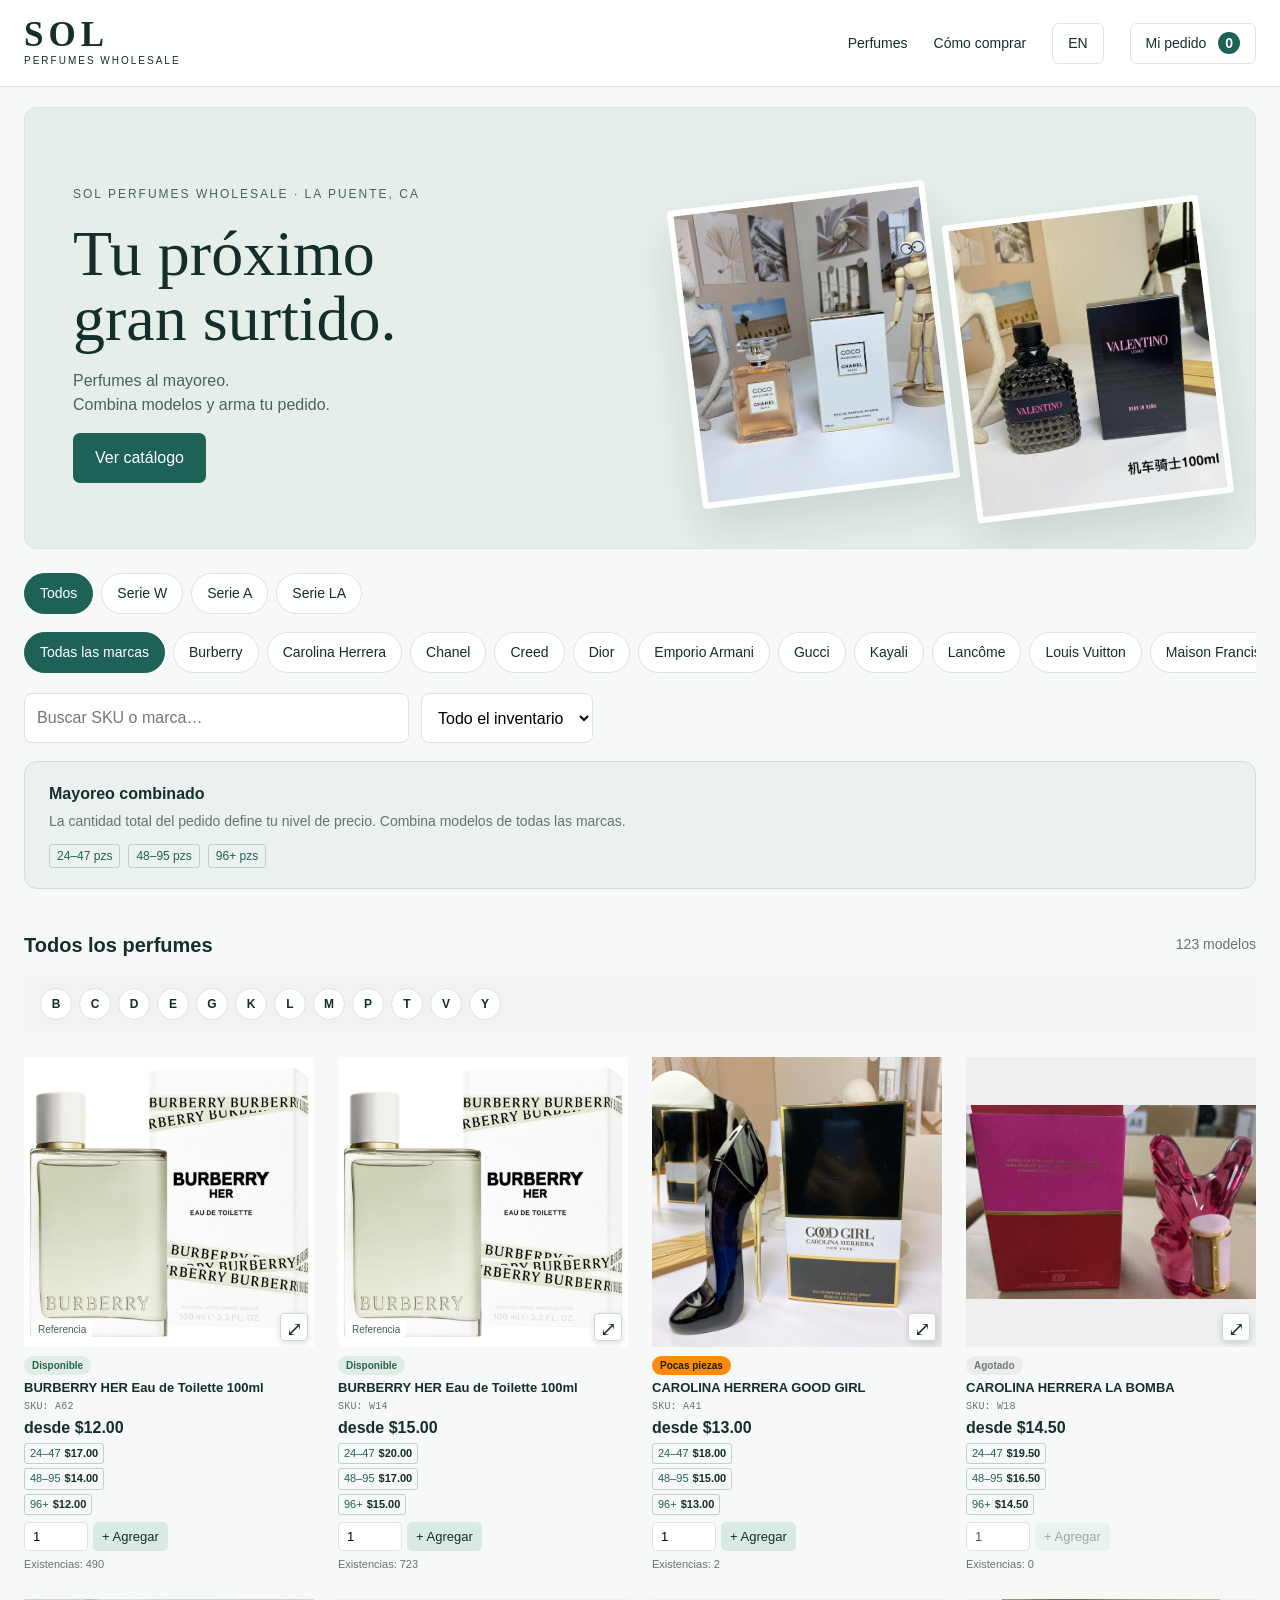
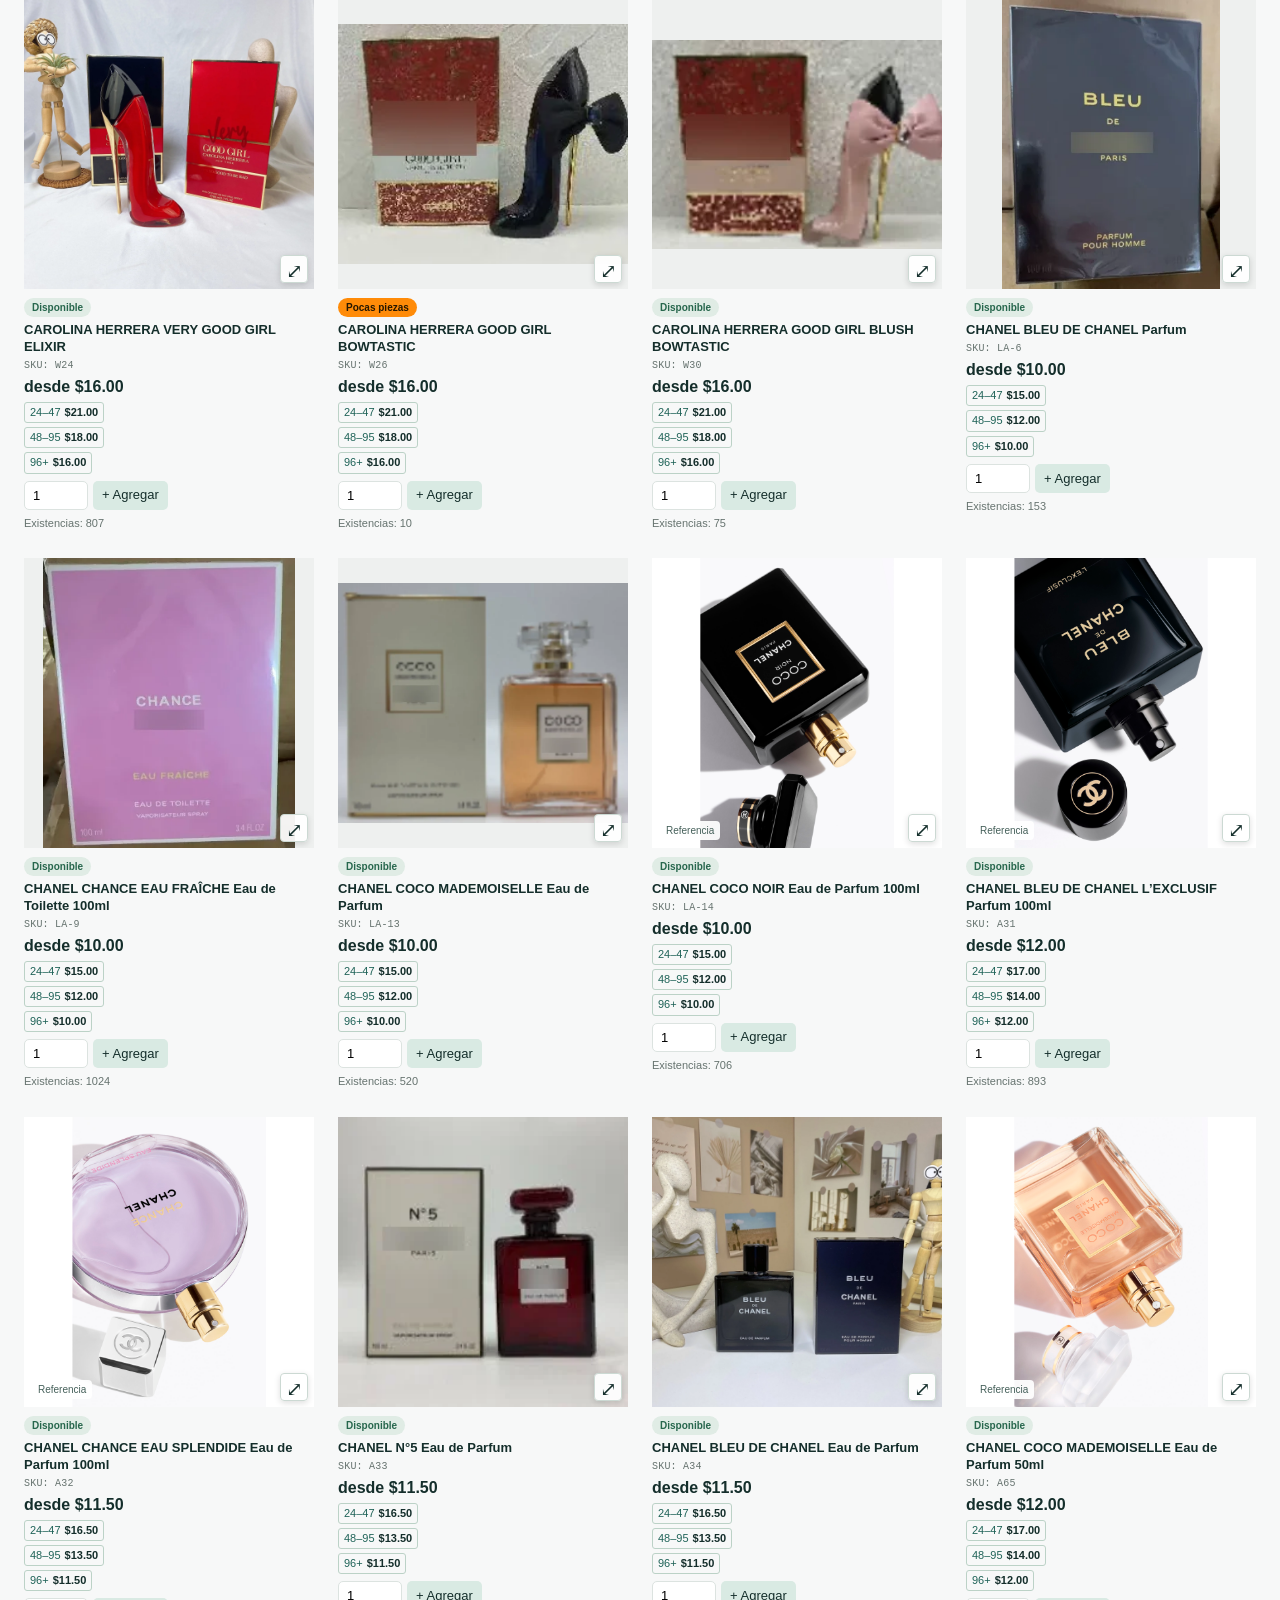
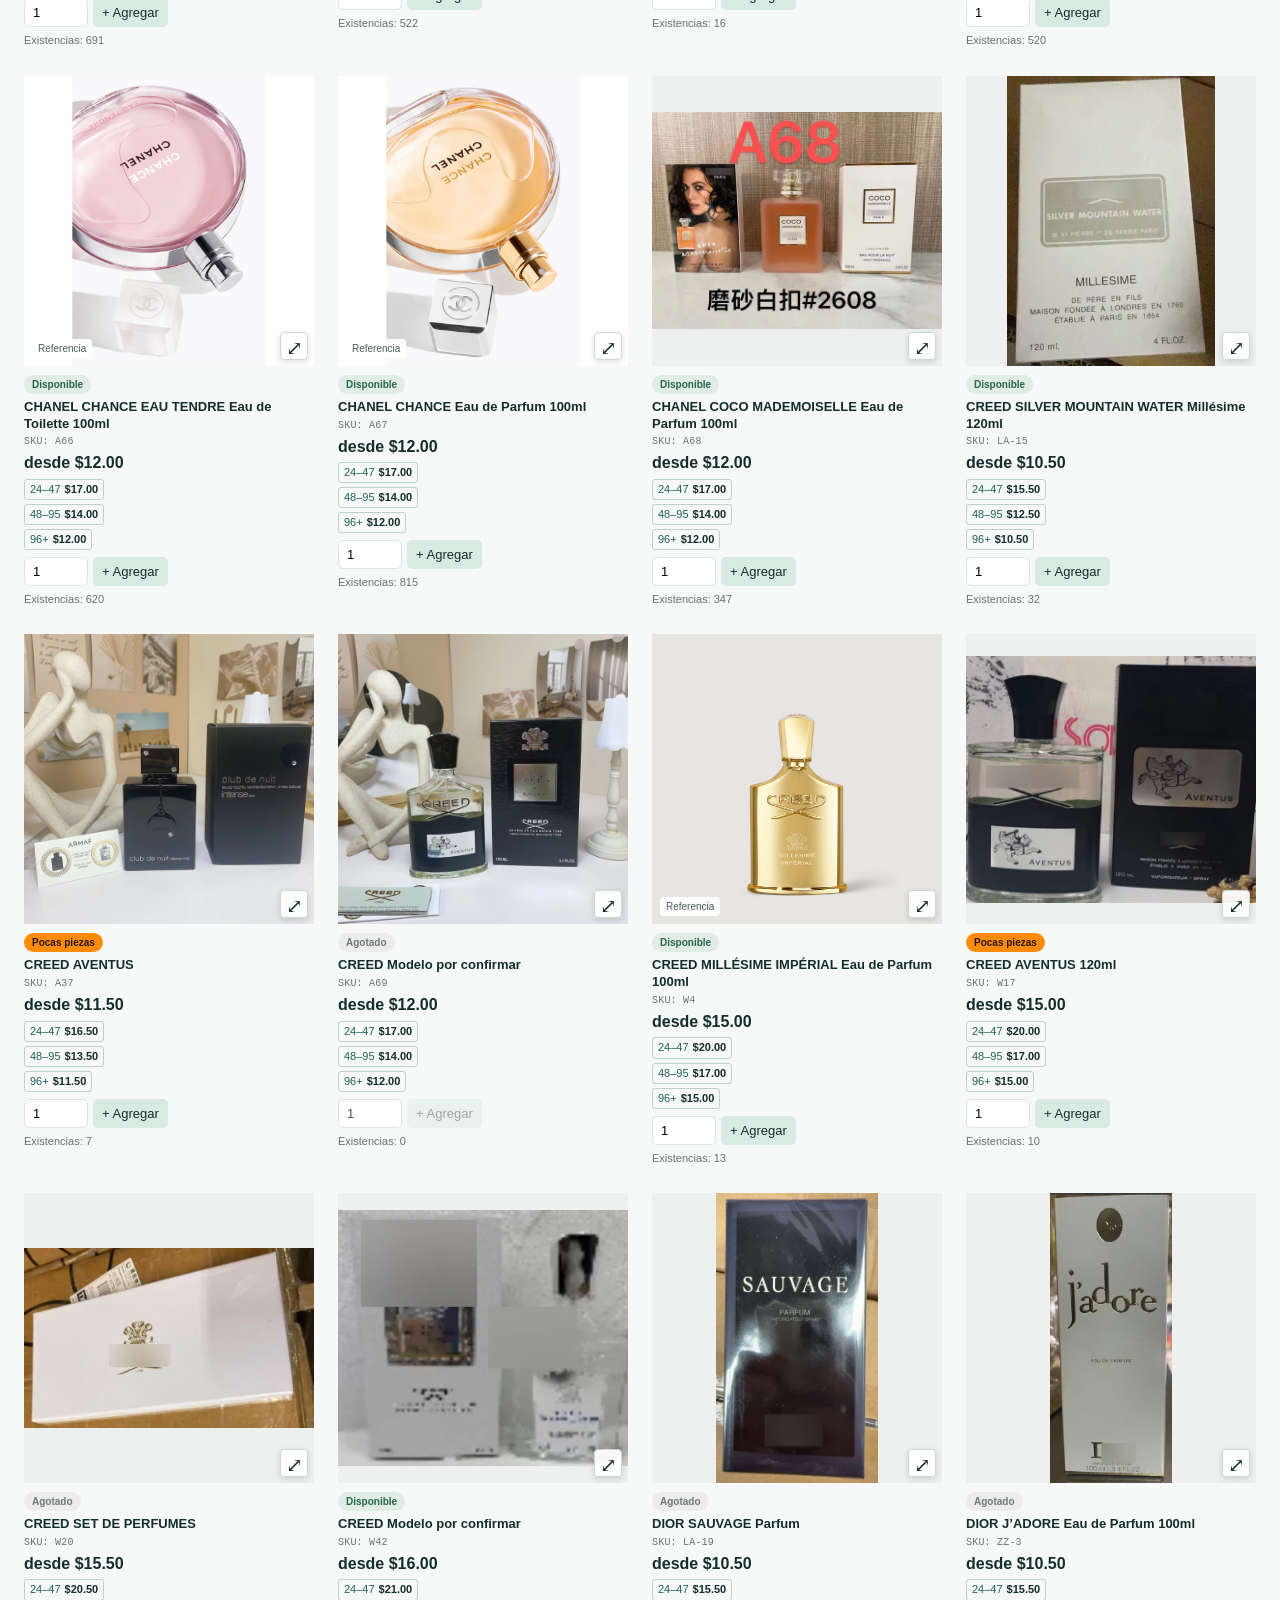
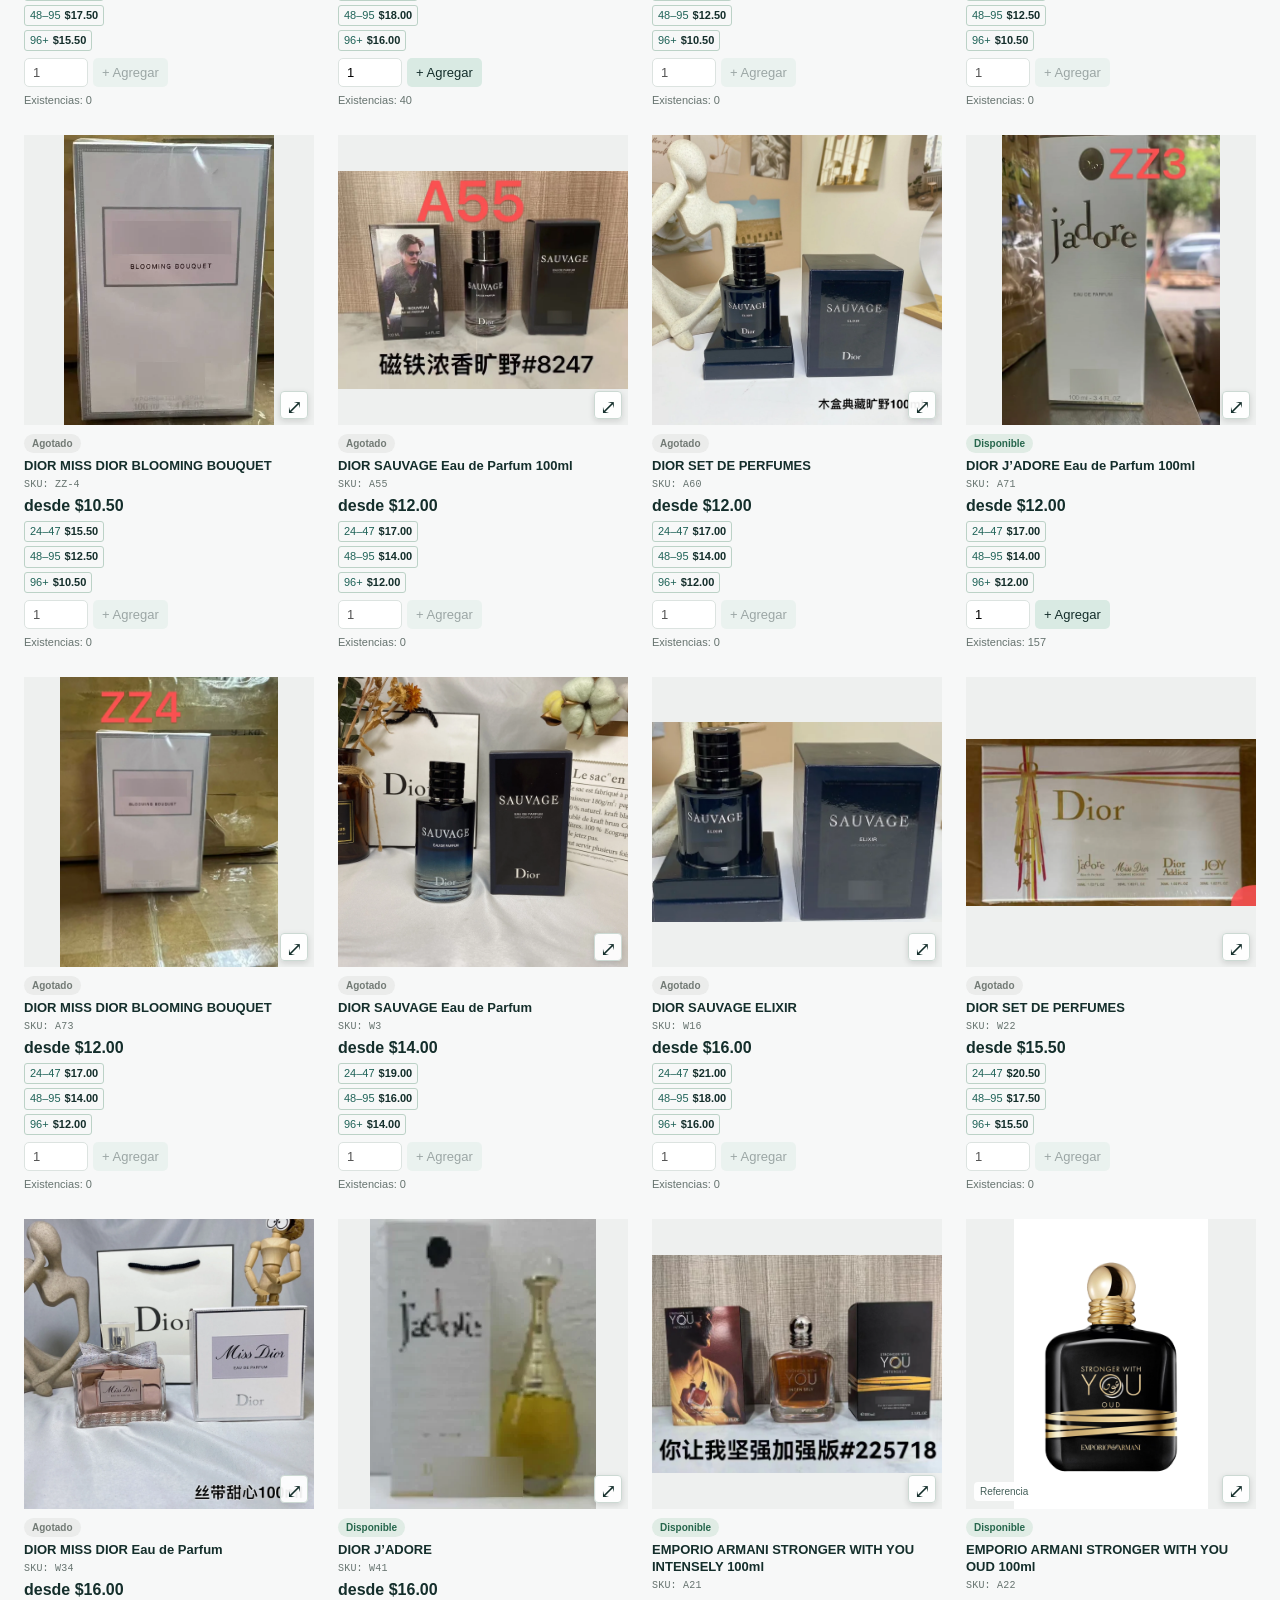
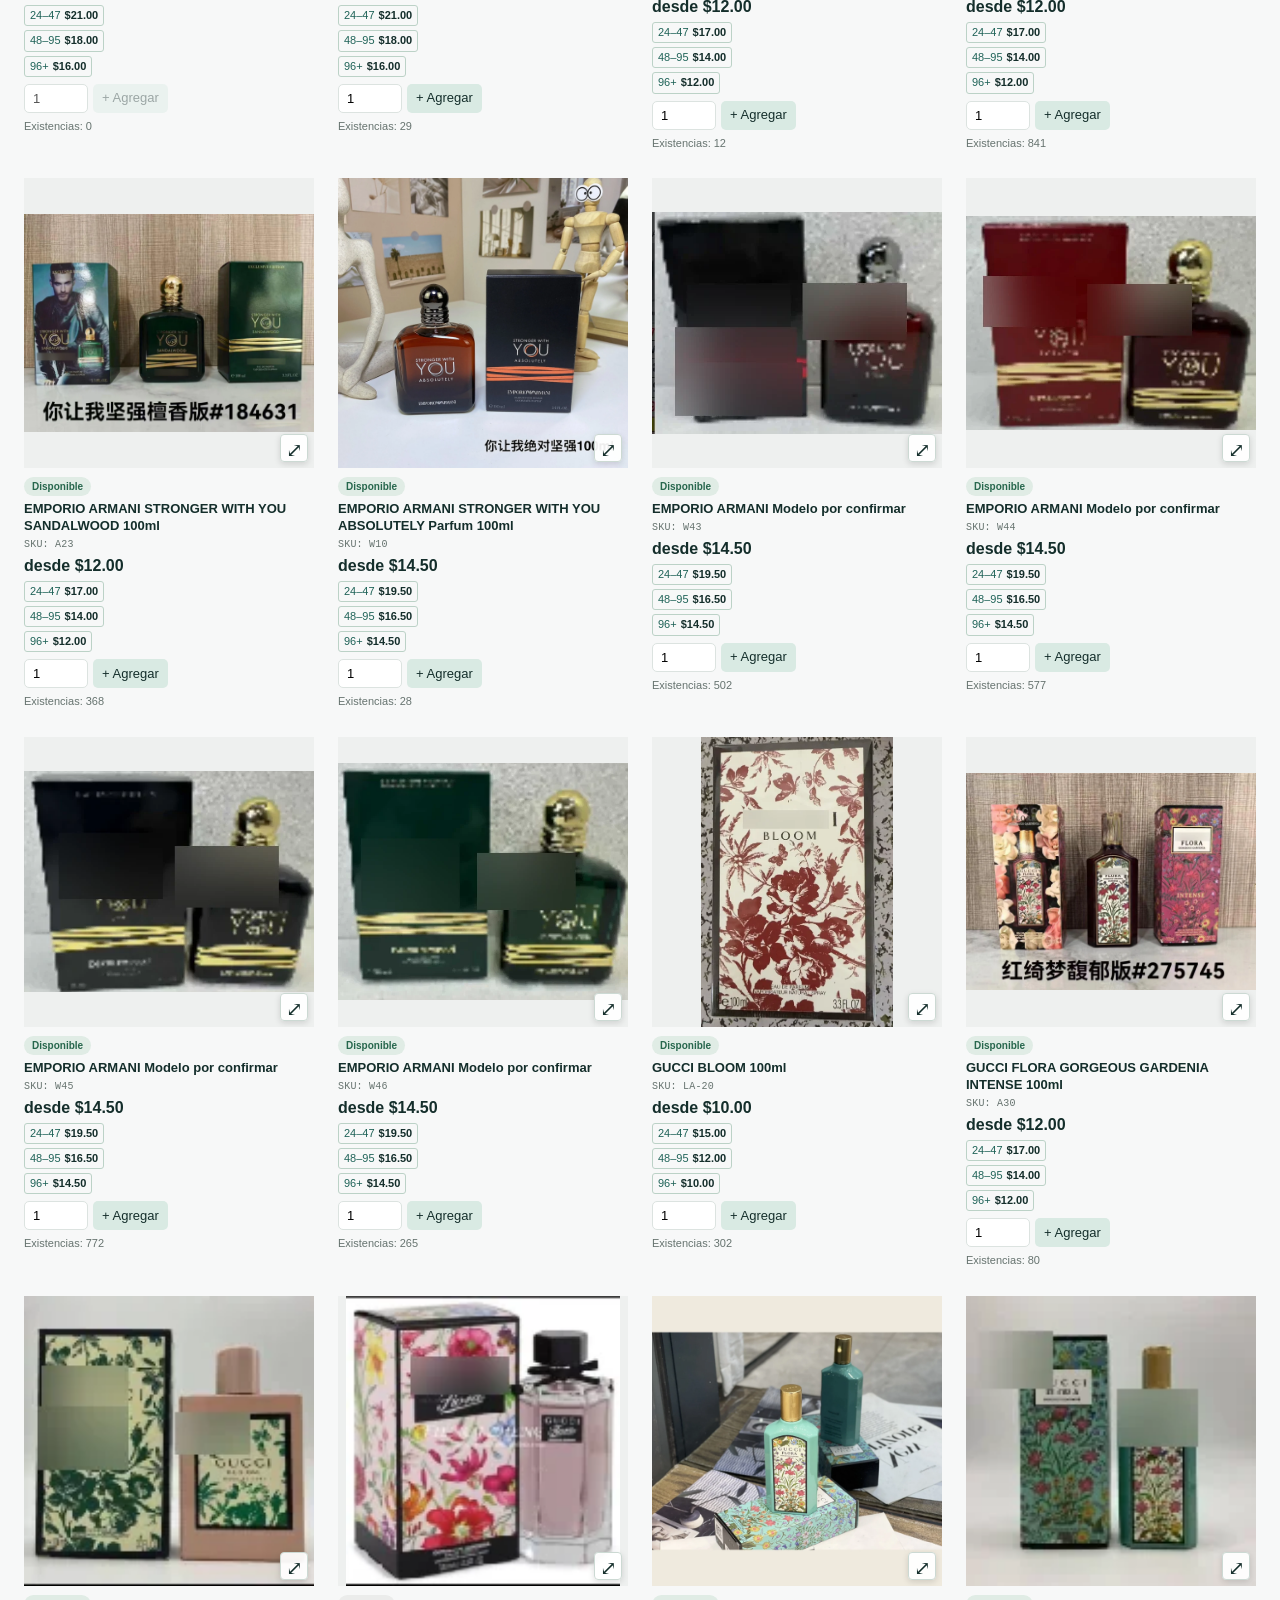
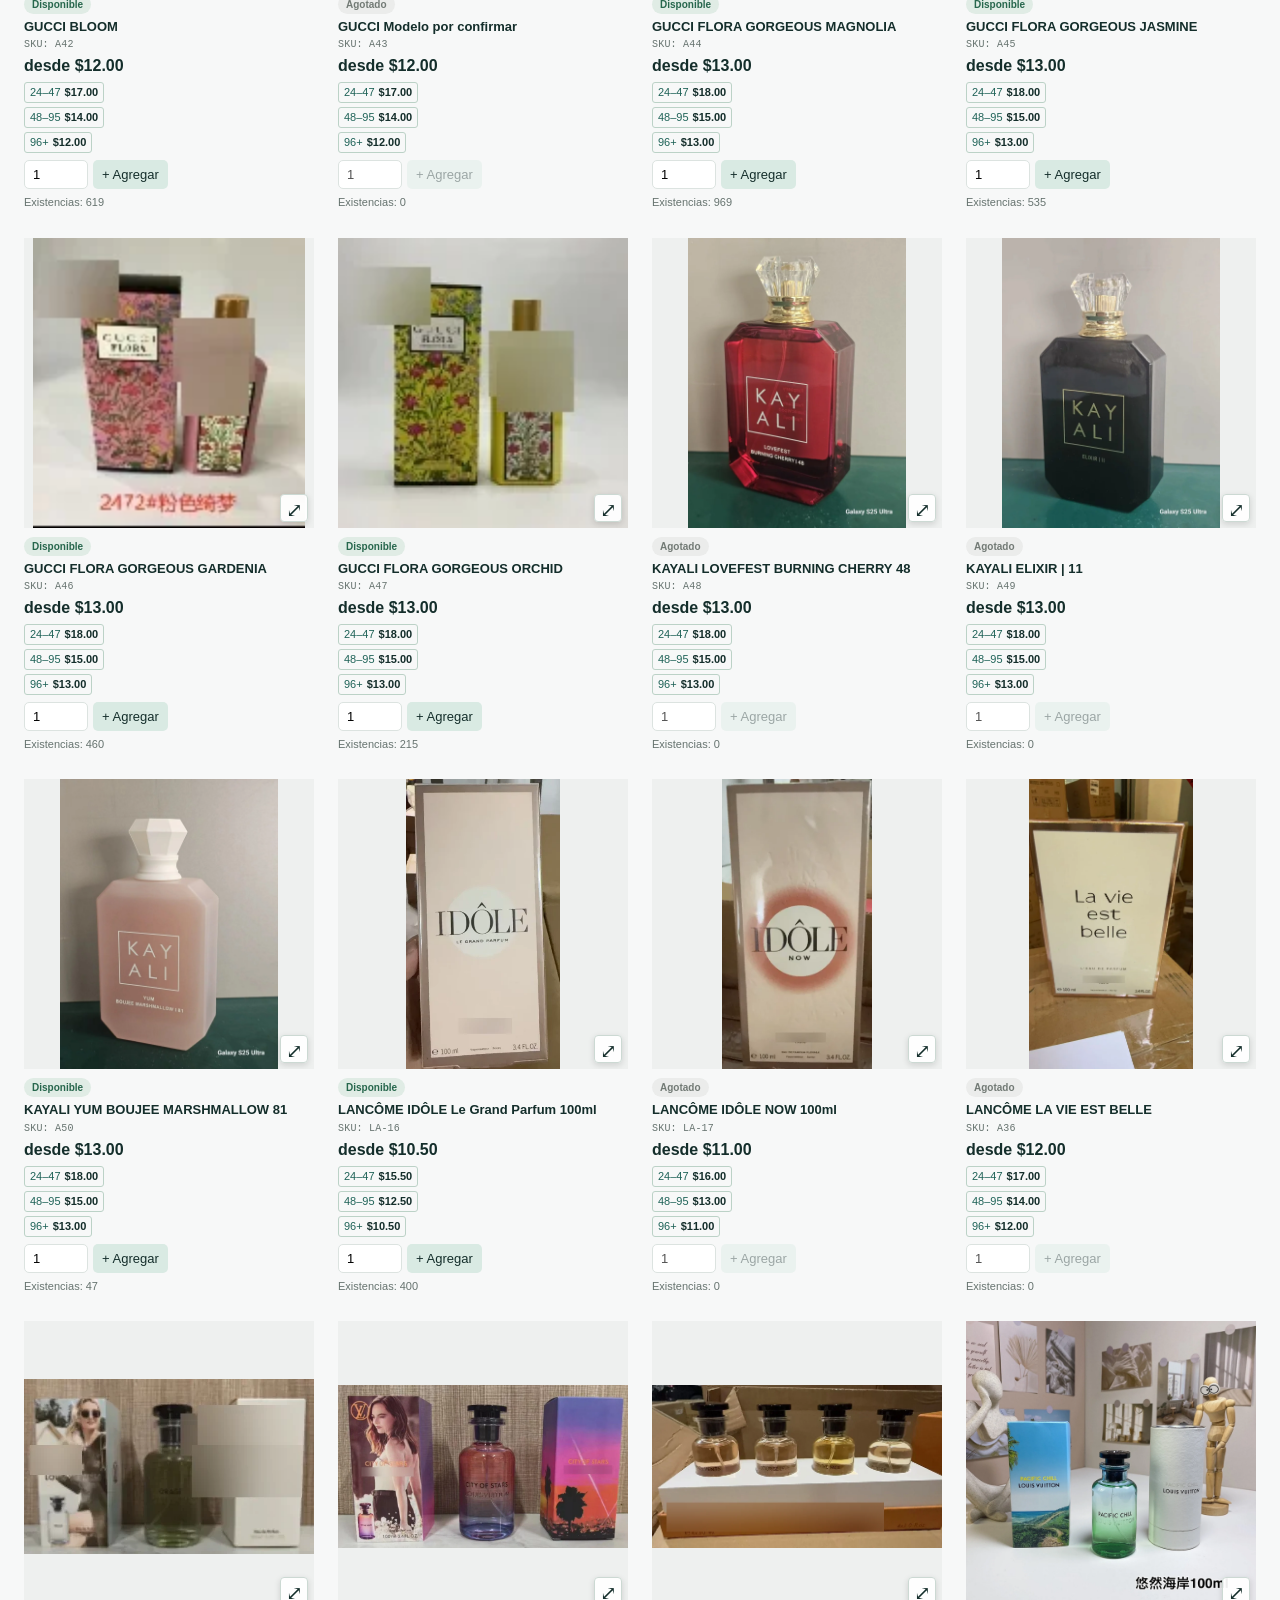
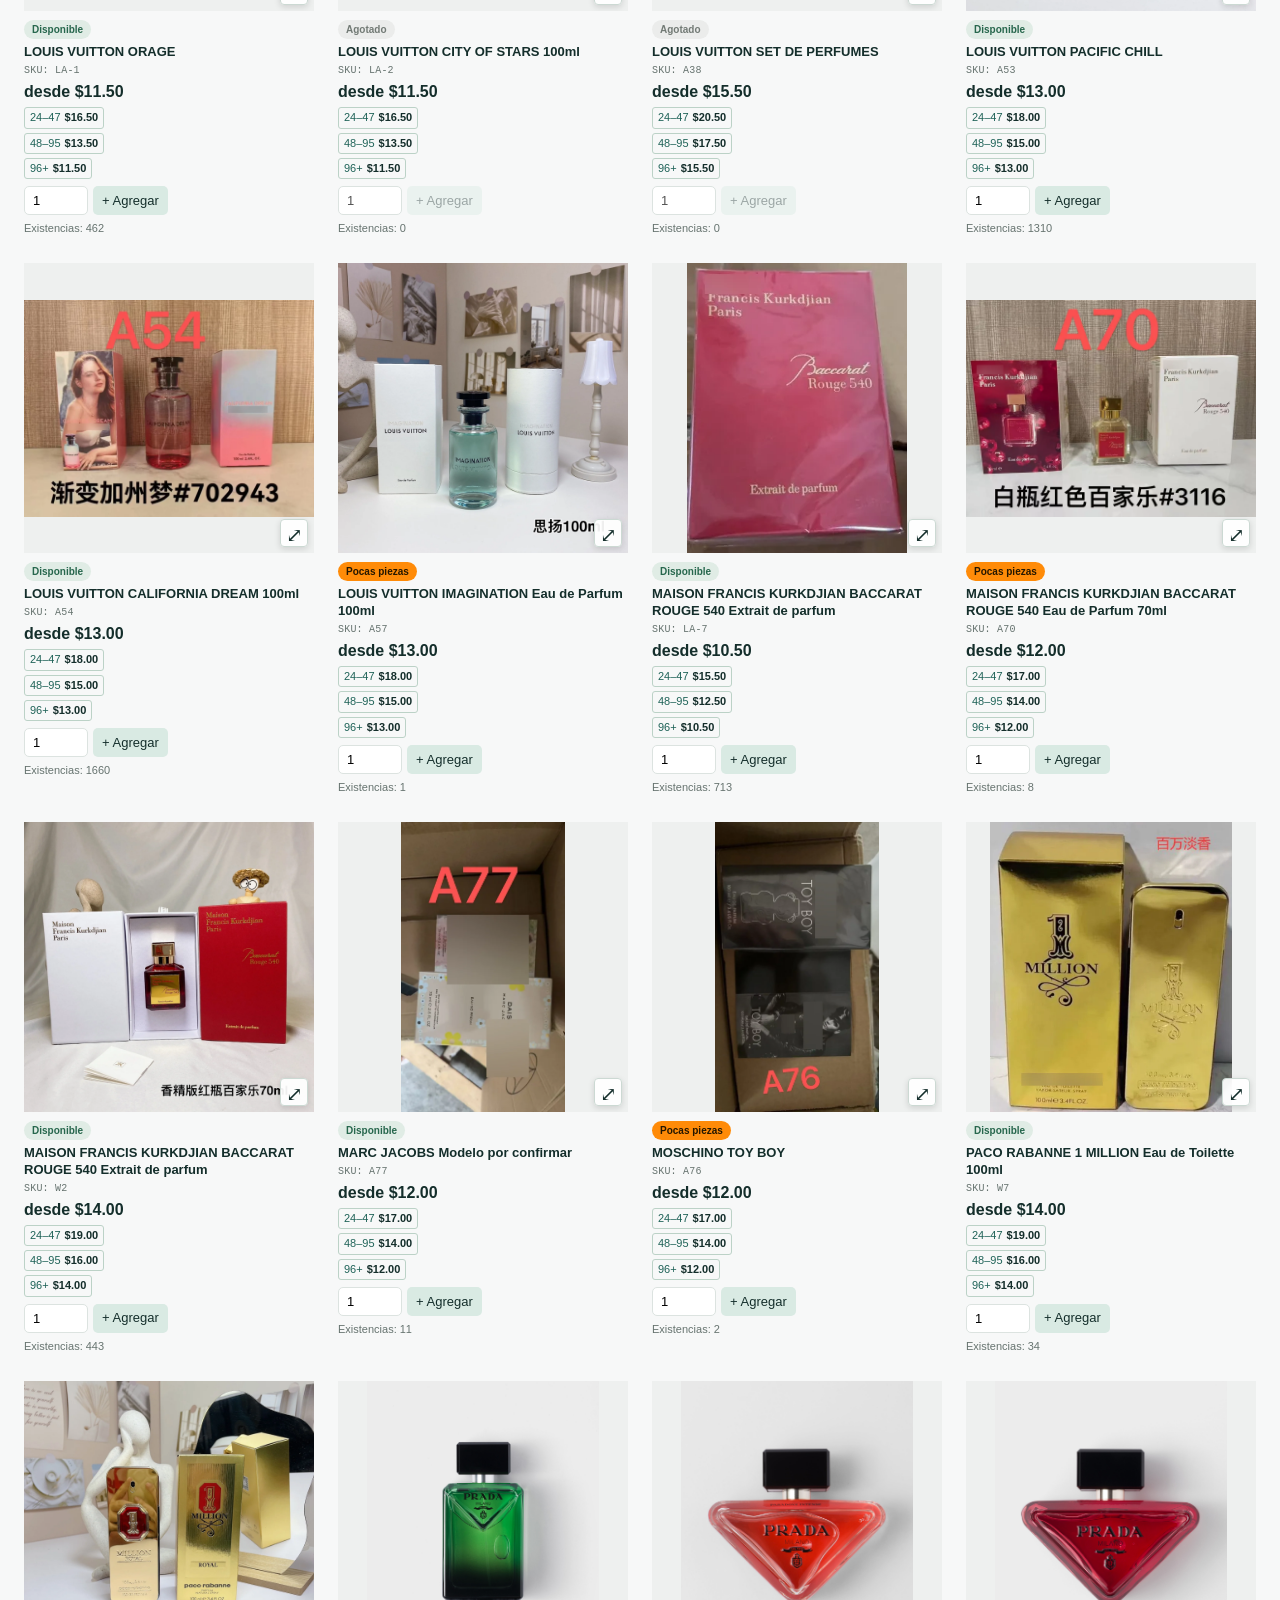
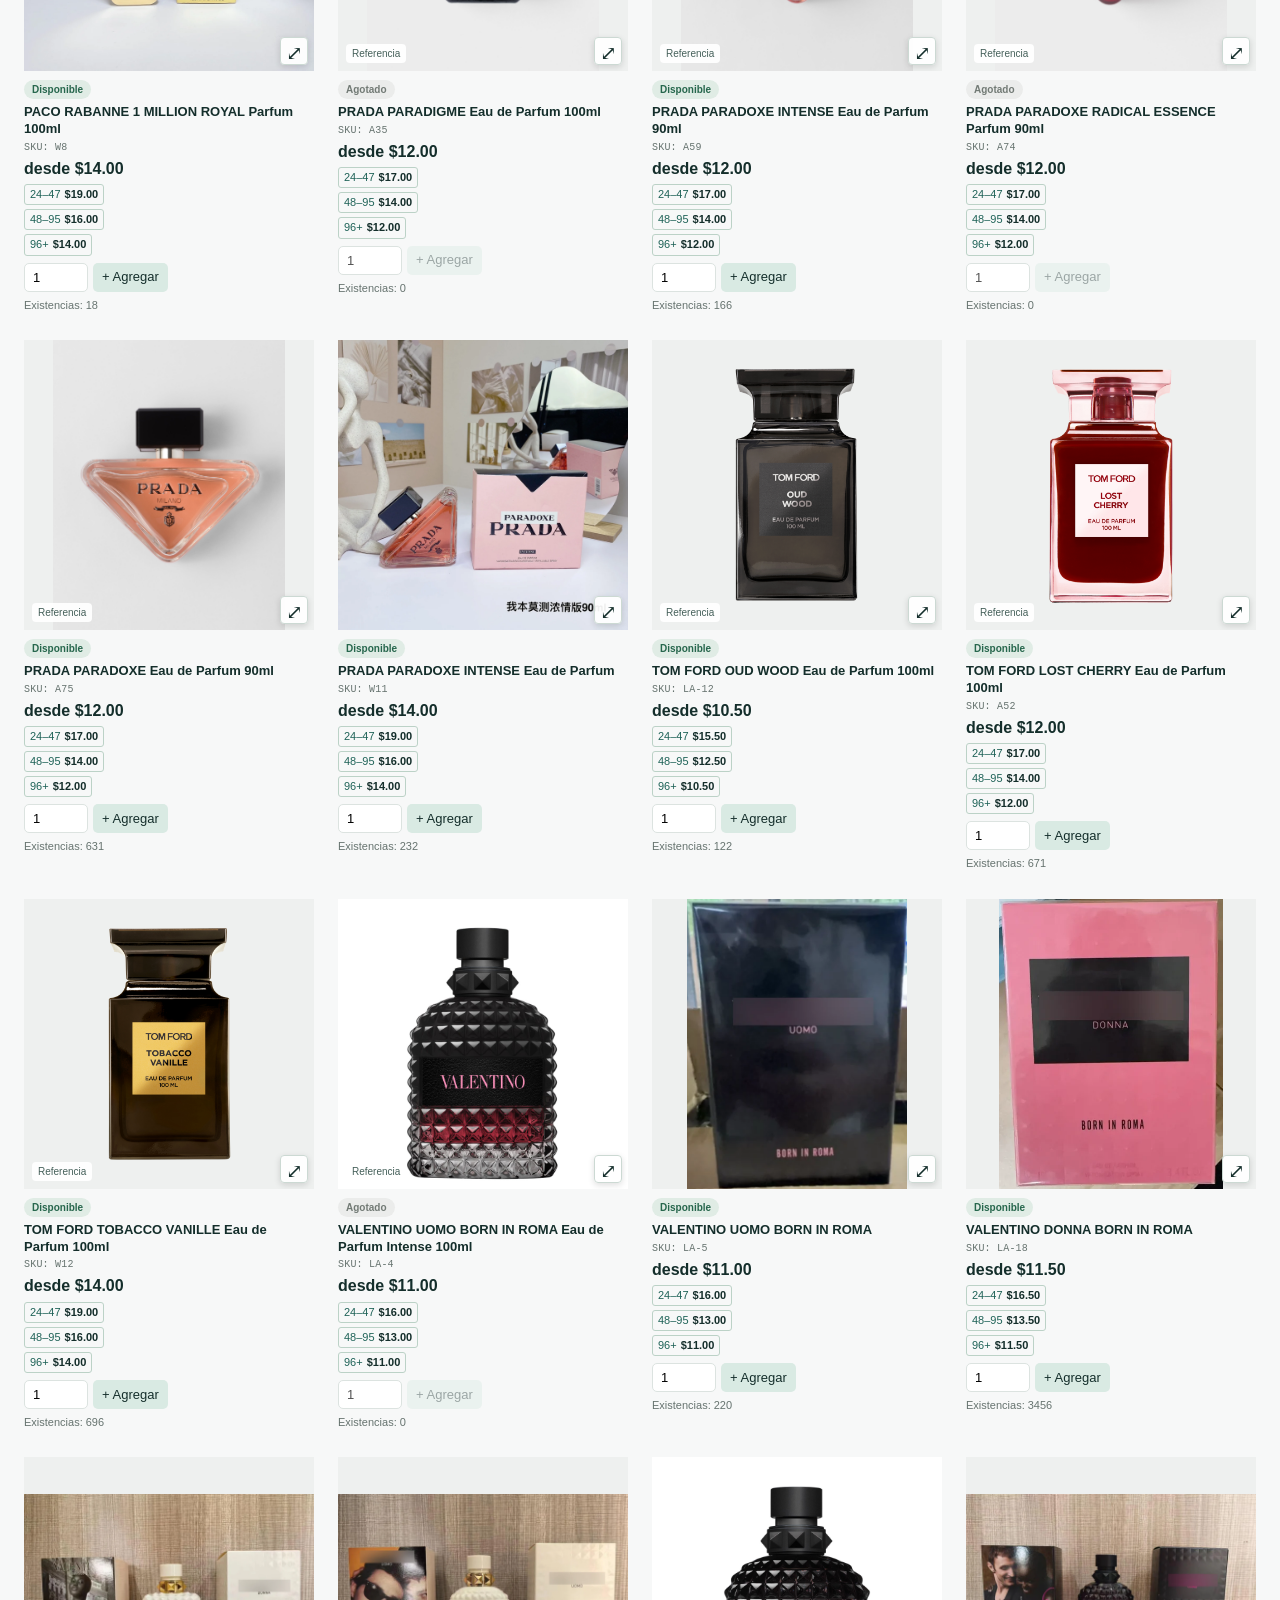
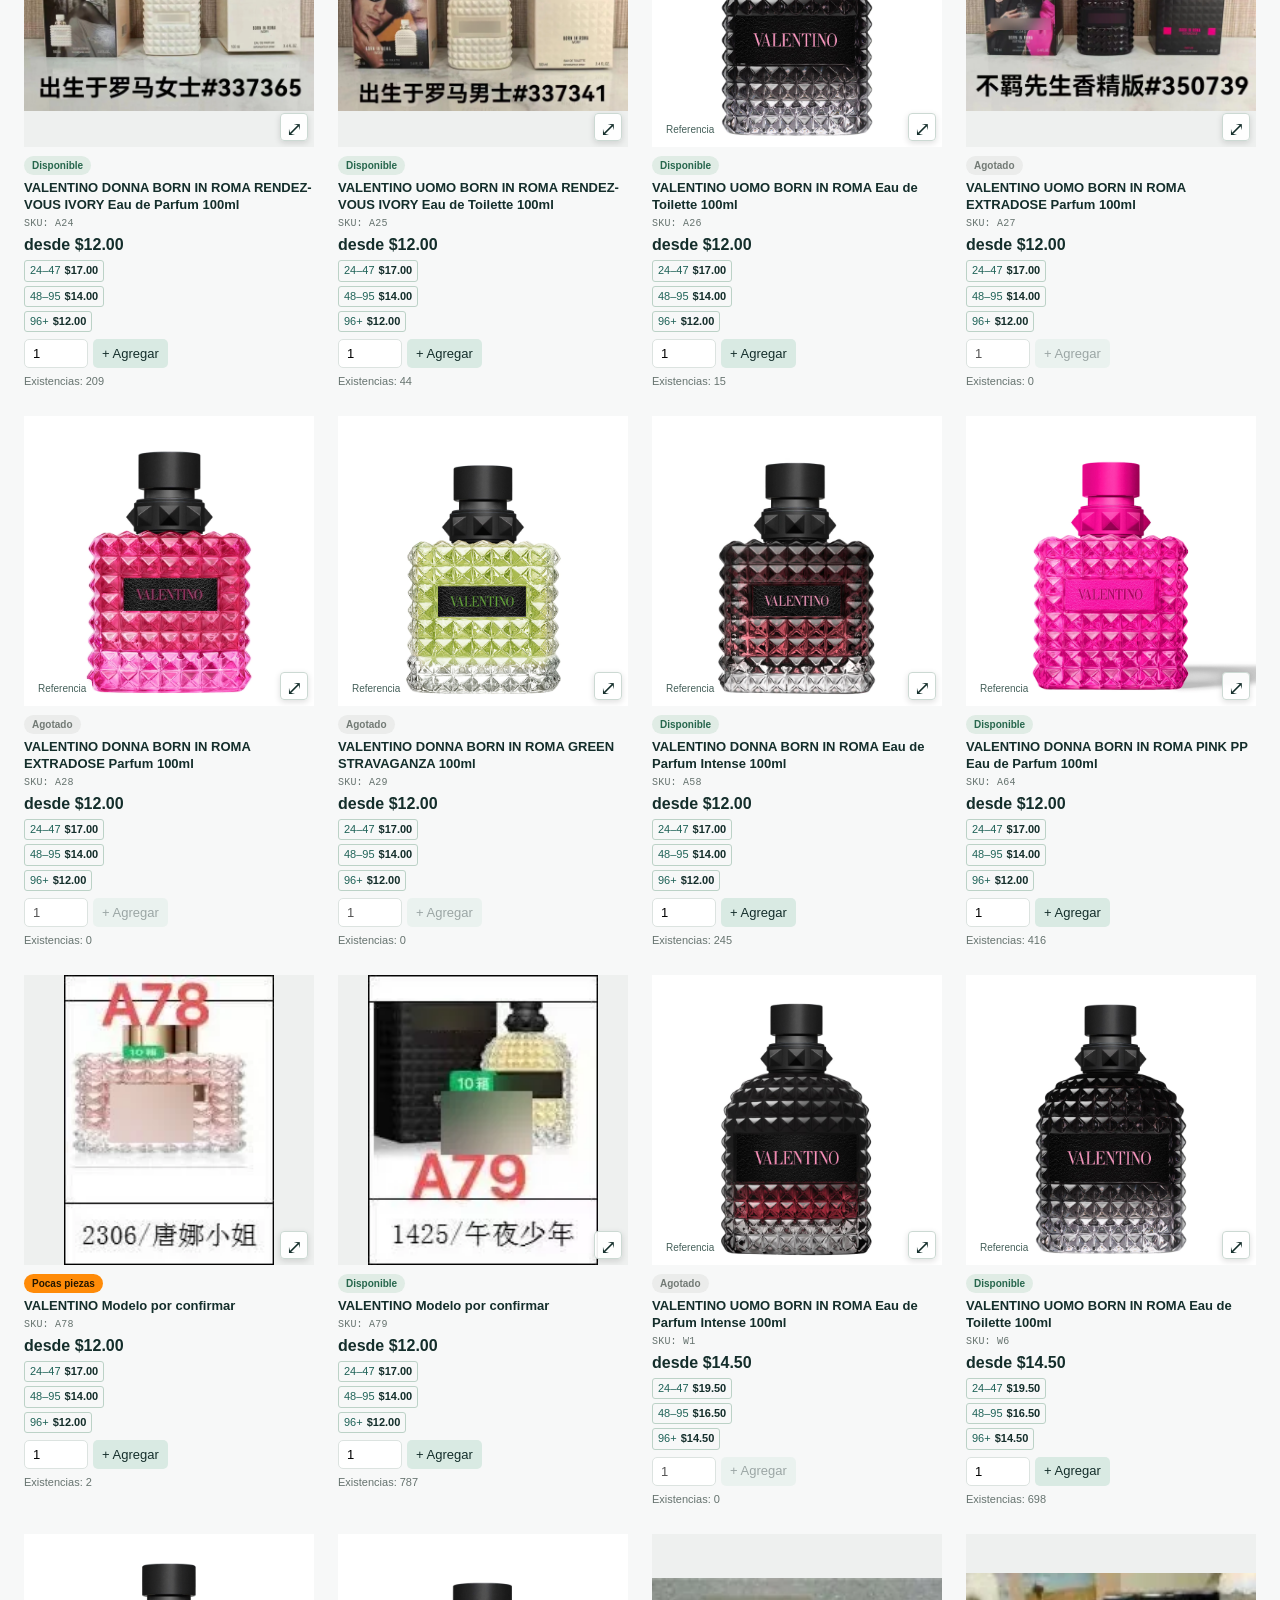
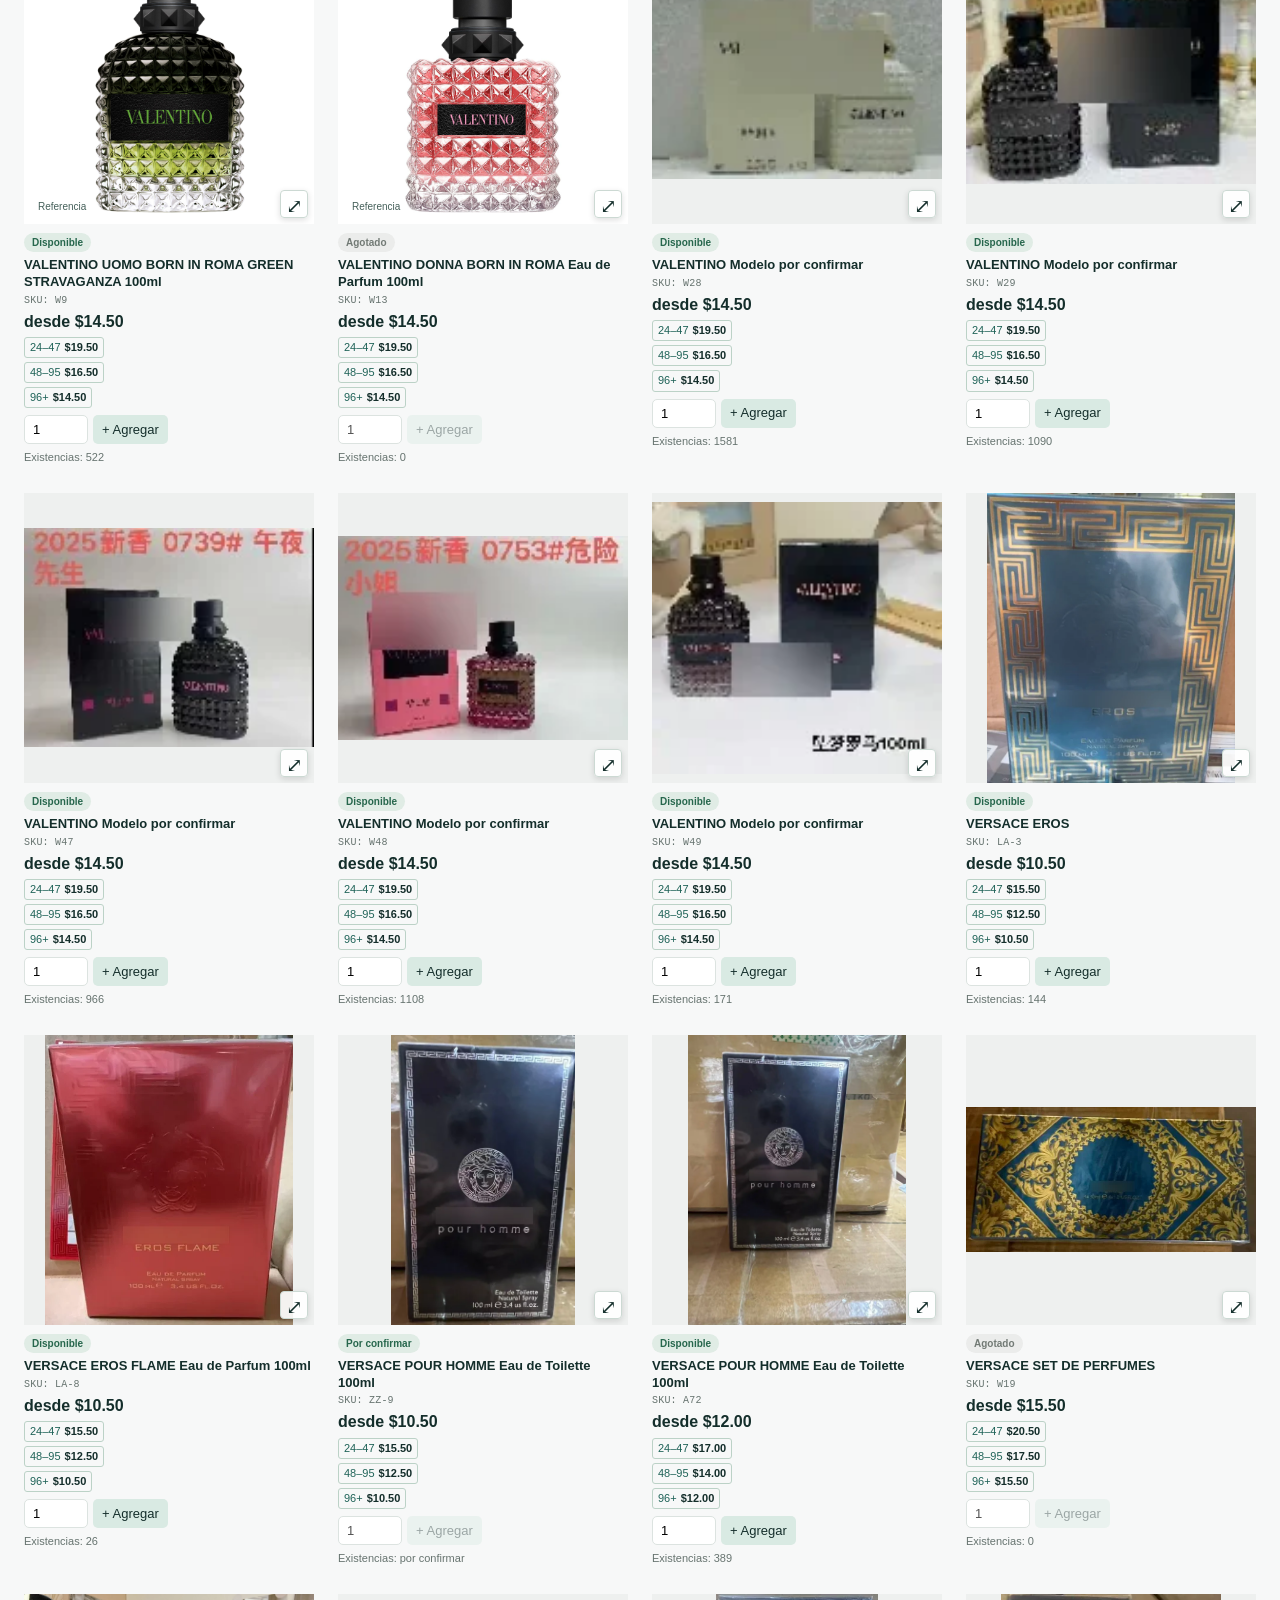
==== commit a500711c: "Add five reviewed exact-size reference images and preserve inventory photos" ====
--- a/catalog/index.html
+++ b/catalog/index.html
@@ -8,6 +8,6 @@
 <footer><div class="logo">SOL<span>PERFUMES WHOLESALE</span></div><p>La Puente, California · Mayoreo de perfumes</p><a href="#catalog">Catálogo</a><a href="#terms">Cómo comprar</a></footer>
 <dialog id="photoModal"><button class="close" id="closePhoto" aria-label="Cerrar">×</button><p class="eyebrow" id="photoLabel">FOTO DEL PRODUCTO</p><div class="photoSquare"><img id="largePhoto" alt=""></div><strong id="photoTitle"></strong><button id="bottomClose">Cerrar</button></dialog>
 <dialog id="cartModal"><button class="close" id="closeCart" aria-label="Cerrar">×</button><h2 id="orderTitle">Mi pedido</h2><p class="muted" id="tierApplied"></p><div id="cartRows"></div><div class="total"><span id="totalLabel">Total de mercancía</span><strong id="total"></strong></div><p class="muted">Envío y cargos aplicables se confirman por separado. No es una confirmación de entrega ni de pago.</p><div class="row"><button id="copyQuote" class="primary">Copiar pedido</button><button id="downloadQuote">Descargar TXT</button><button id="clearCart">Vaciar</button></div><p id="cartStatus" role="status"></p></dialog><div id="toast" role="status"></div>
-<script src="data.js"></script><script src="product-info.js?v=20261124-names1"></script><script src="app.js?v=20261125-inquiry1"></script><script src="language.js?v=20261125-inquiry1"></script><script src="reference-fill.js?v=20261125-photos2"></script></html>
+<script src="data.js"></script><script src="product-info.js?v=20261124-names1"></script><script src="app.js?v=20261125-inquiry1"></script><script src="language.js?v=20261125-inquiry1"></script><script src="reference-fill.js?v=20261125-photos3"></script></html>
 
 
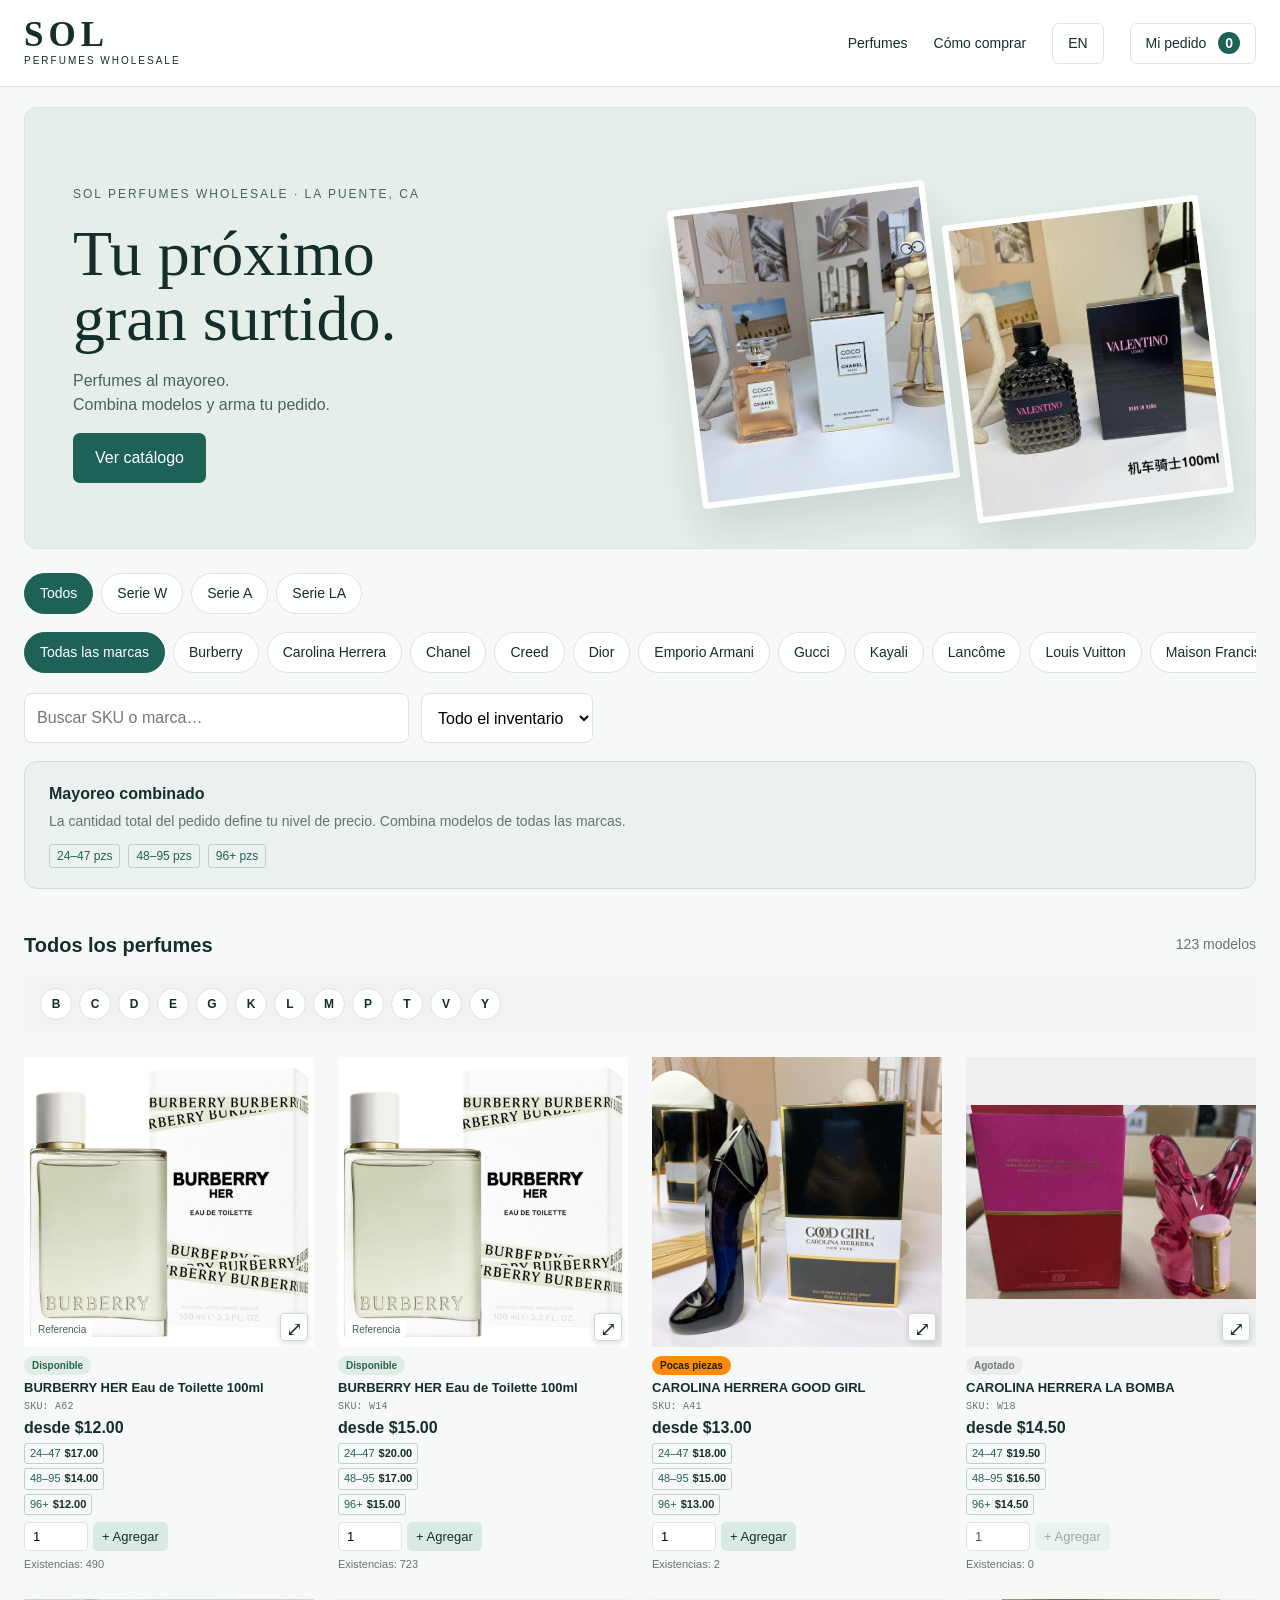
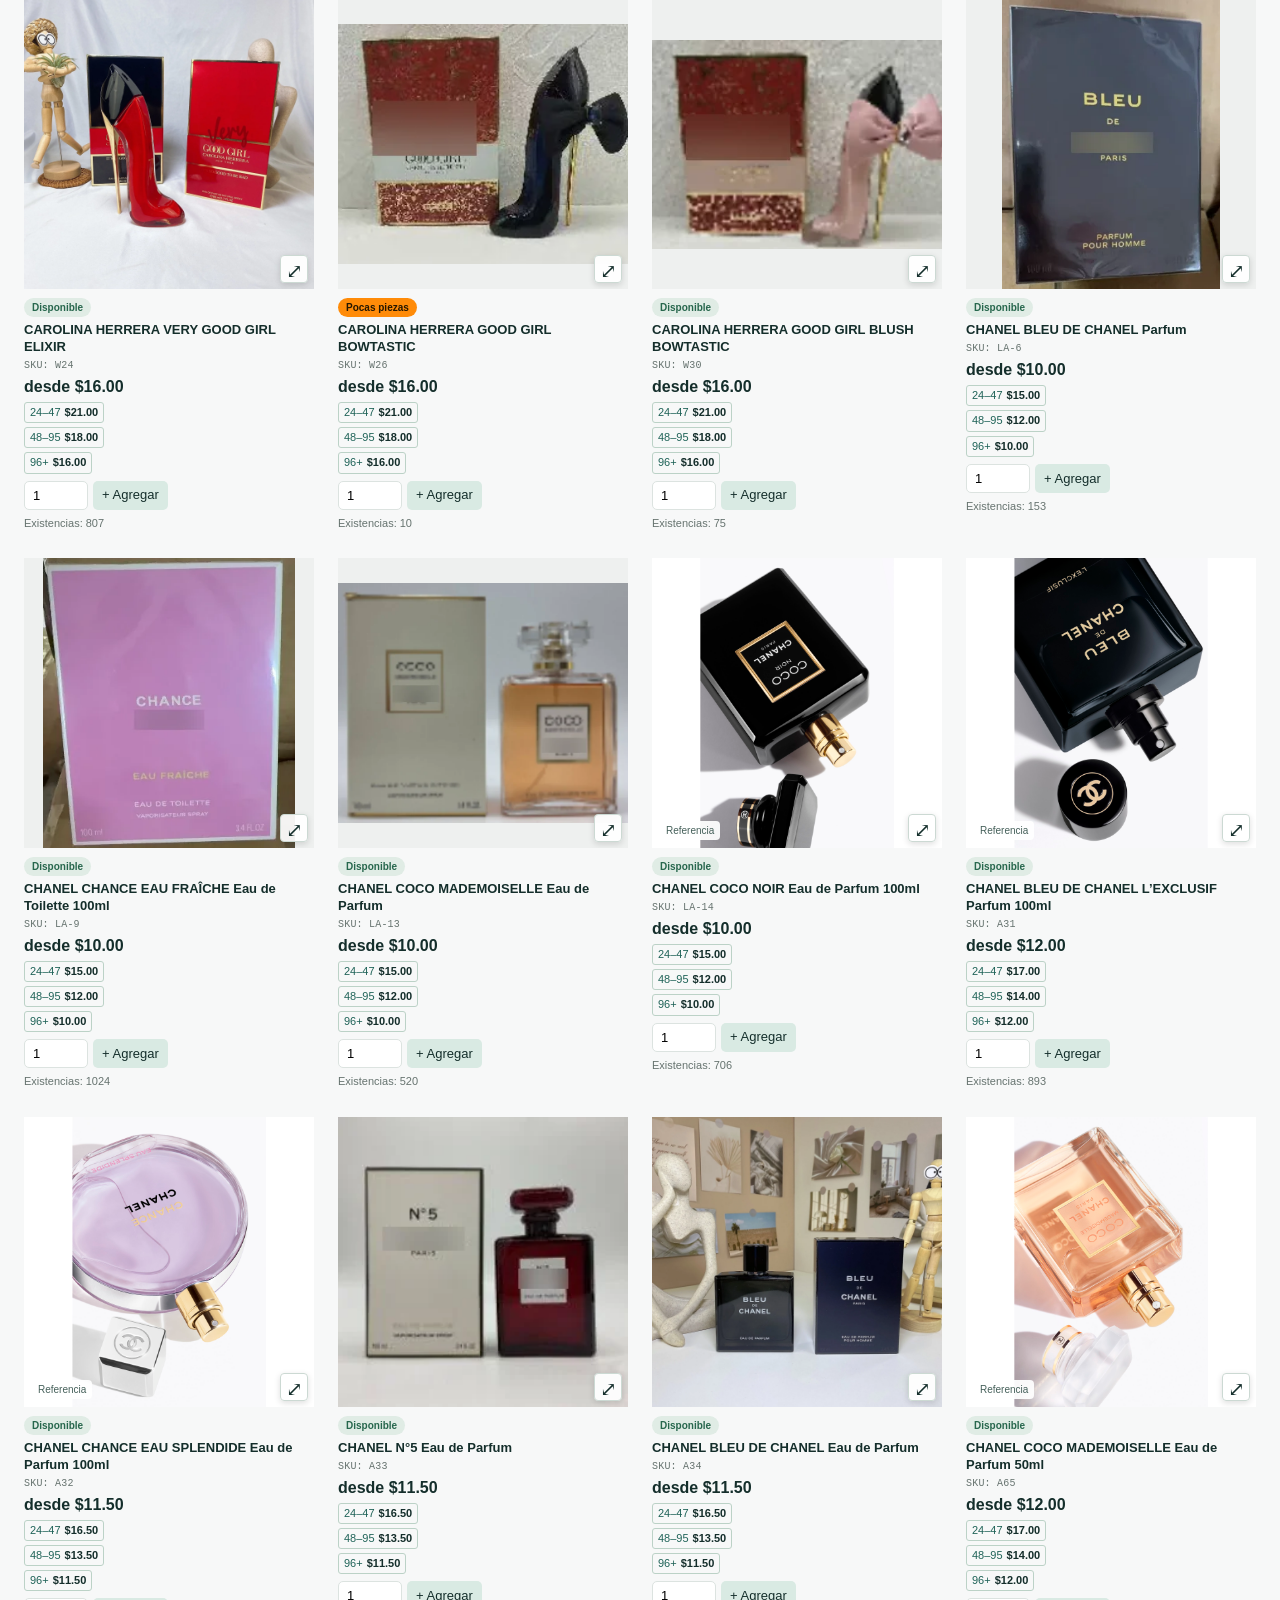
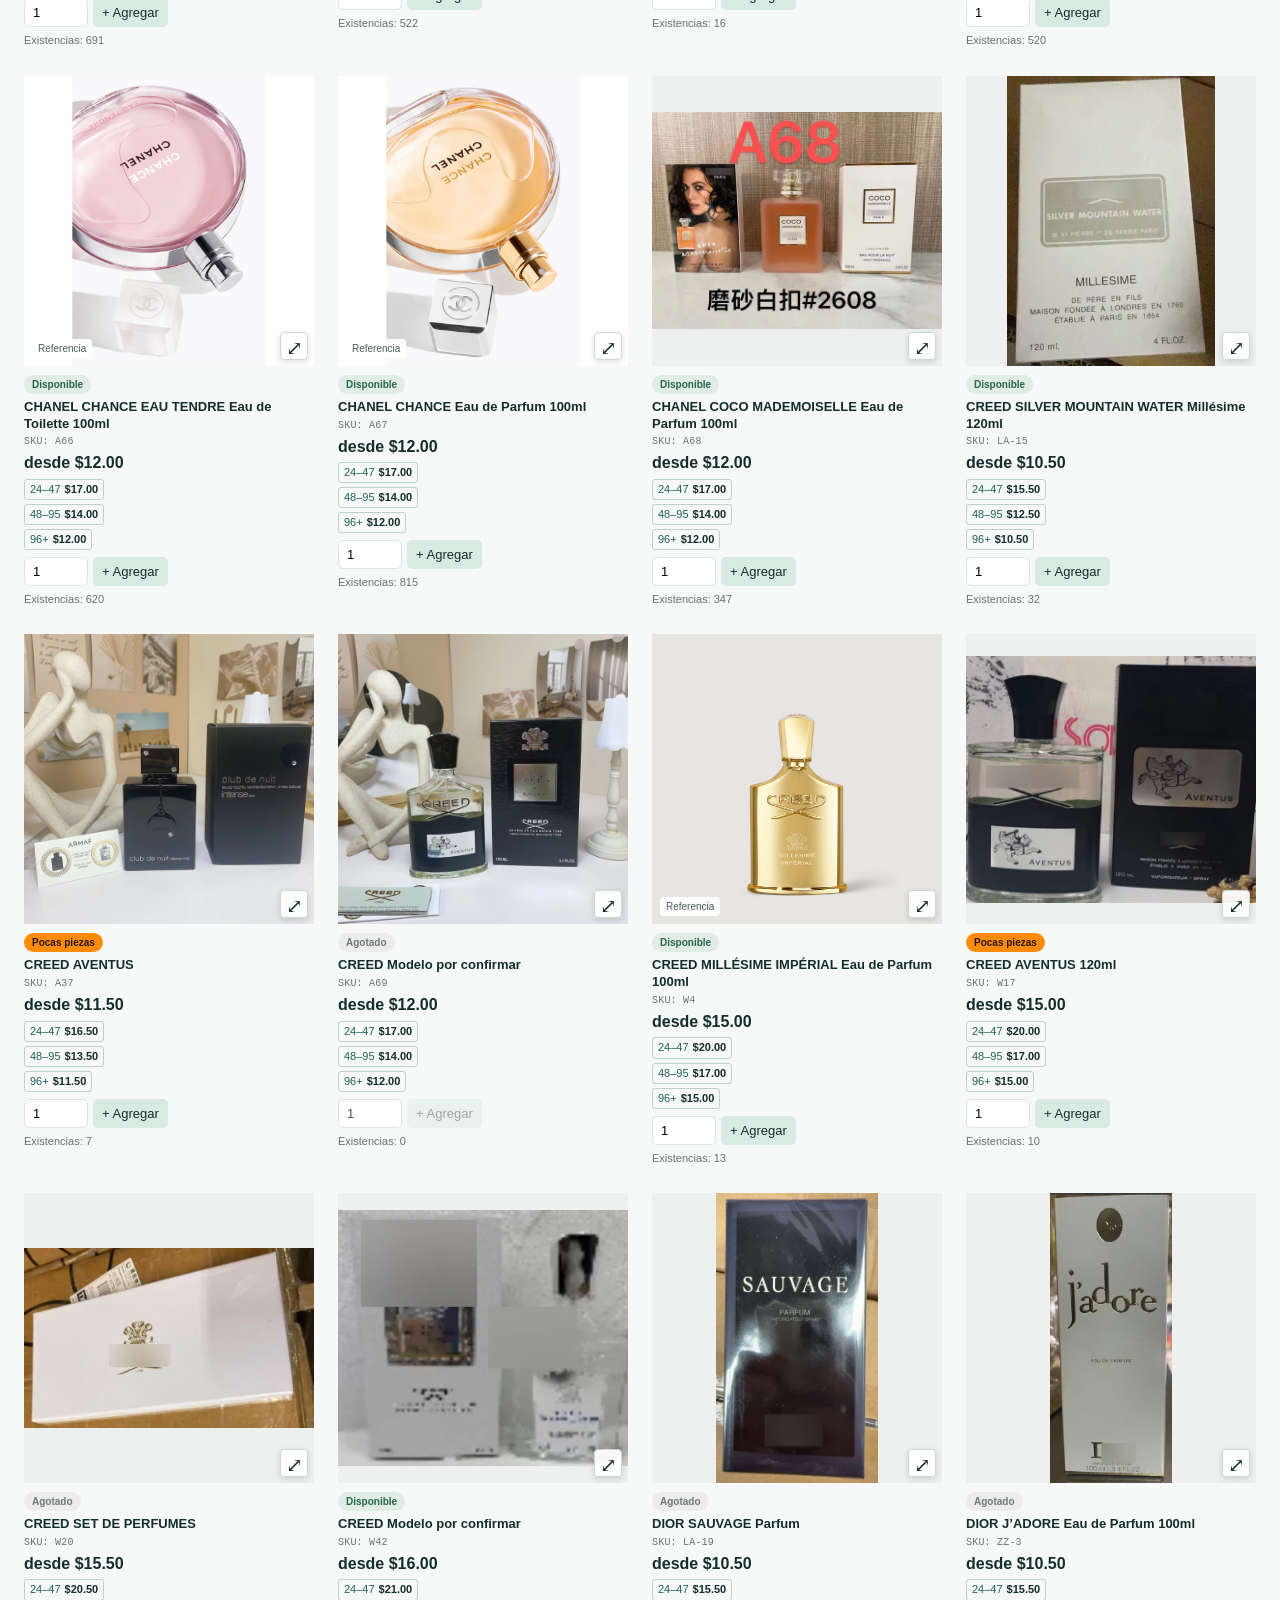
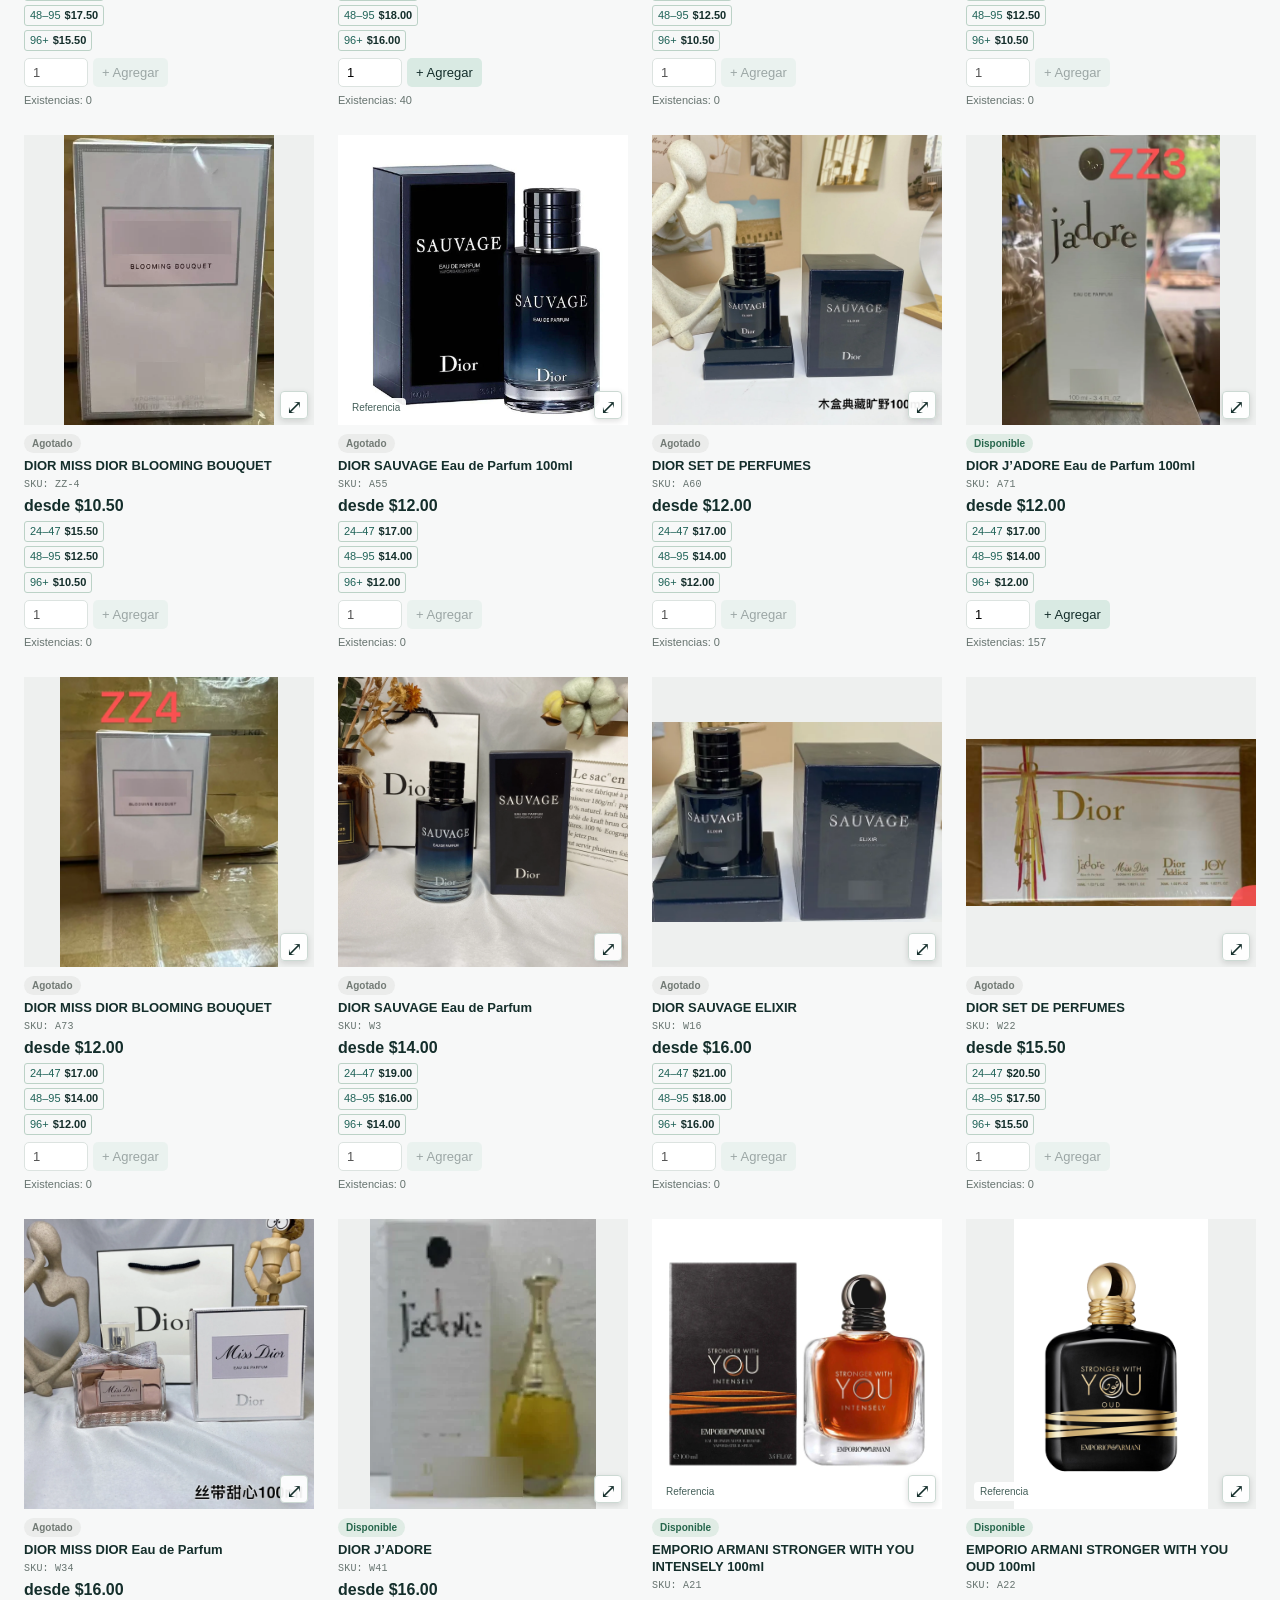
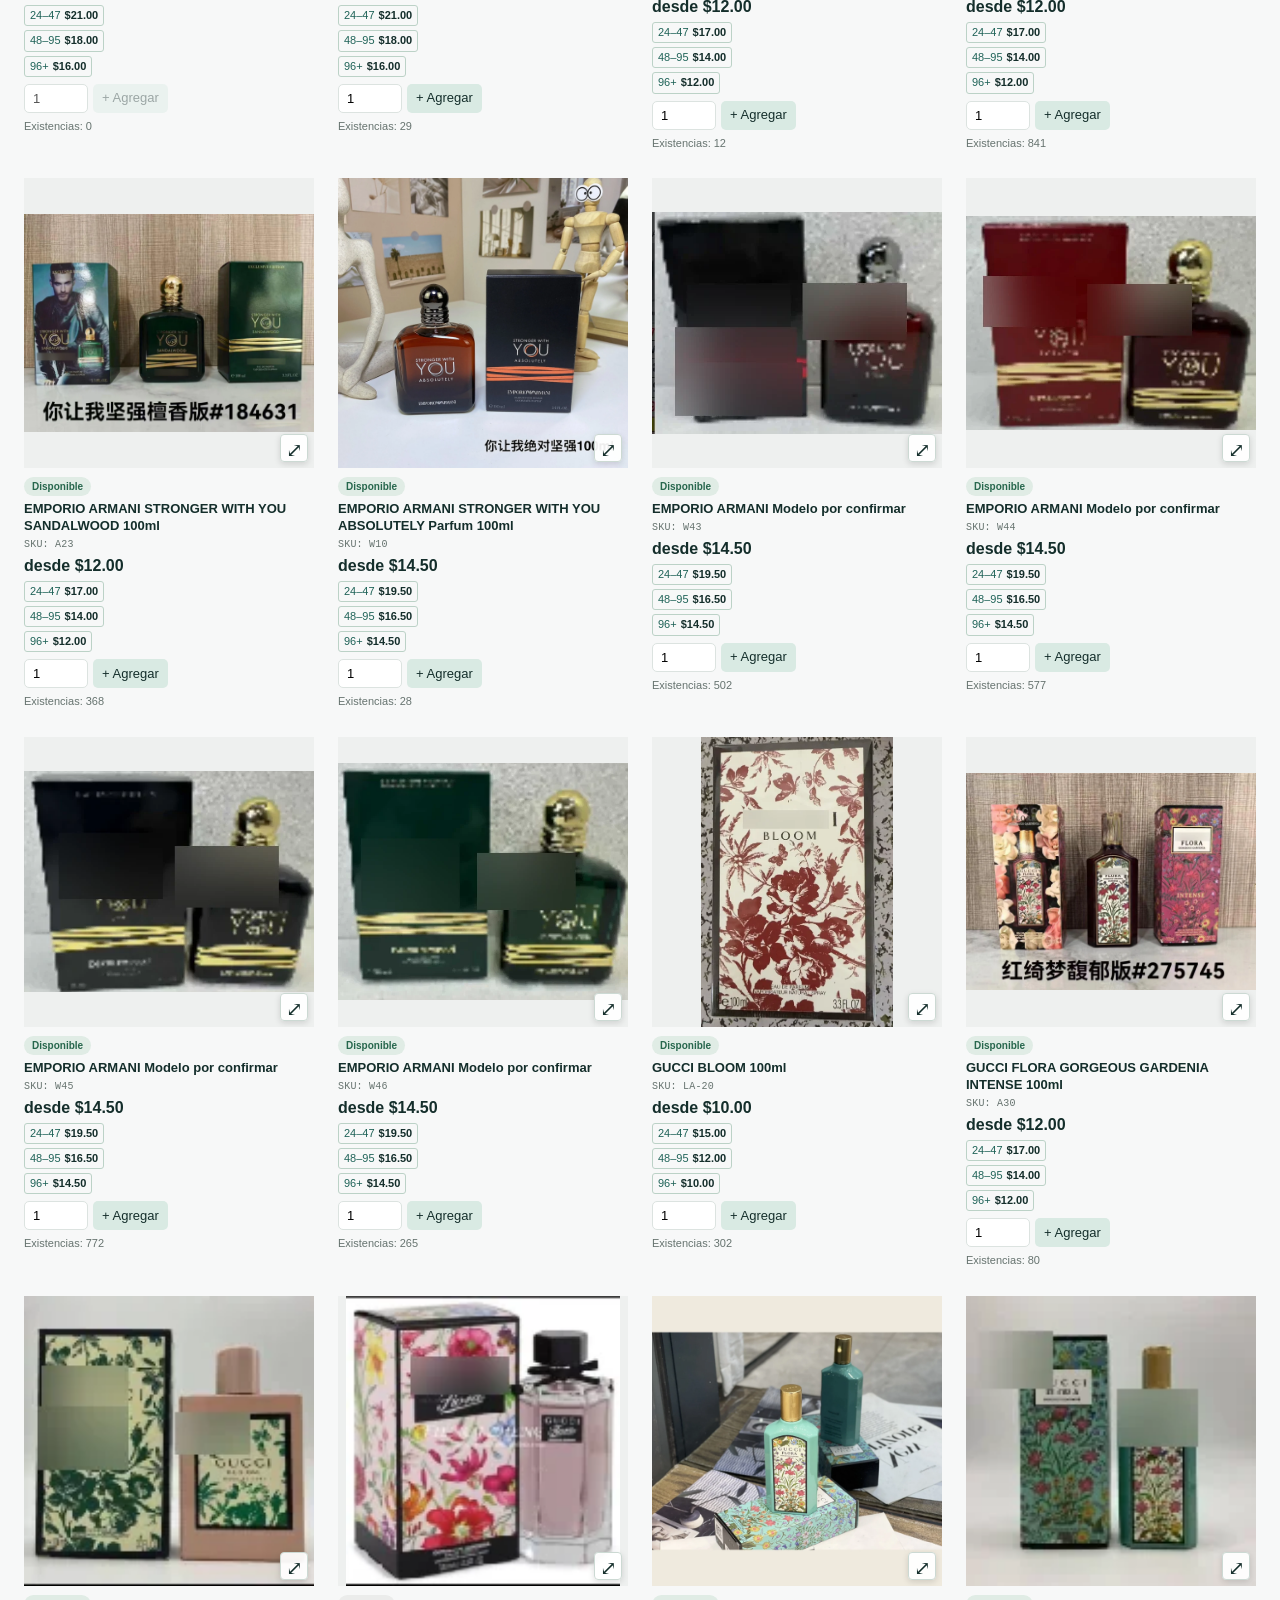
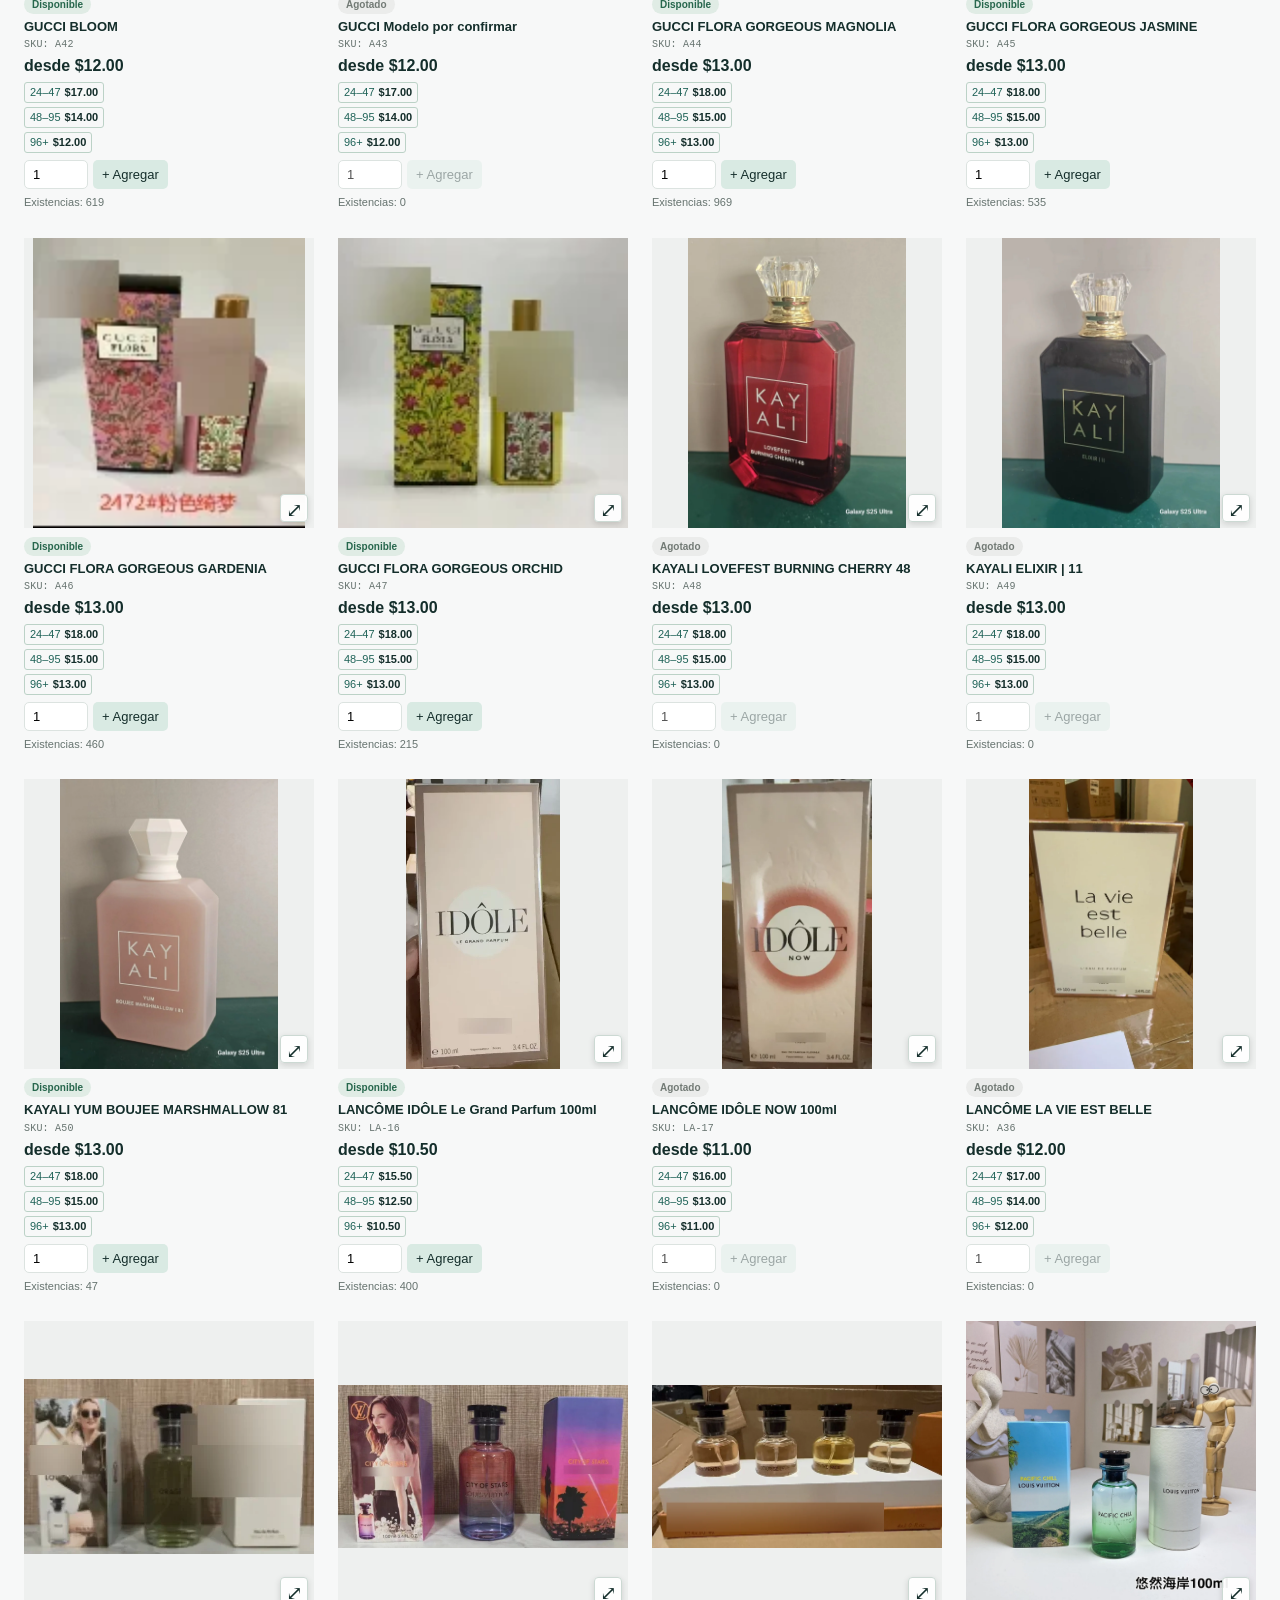
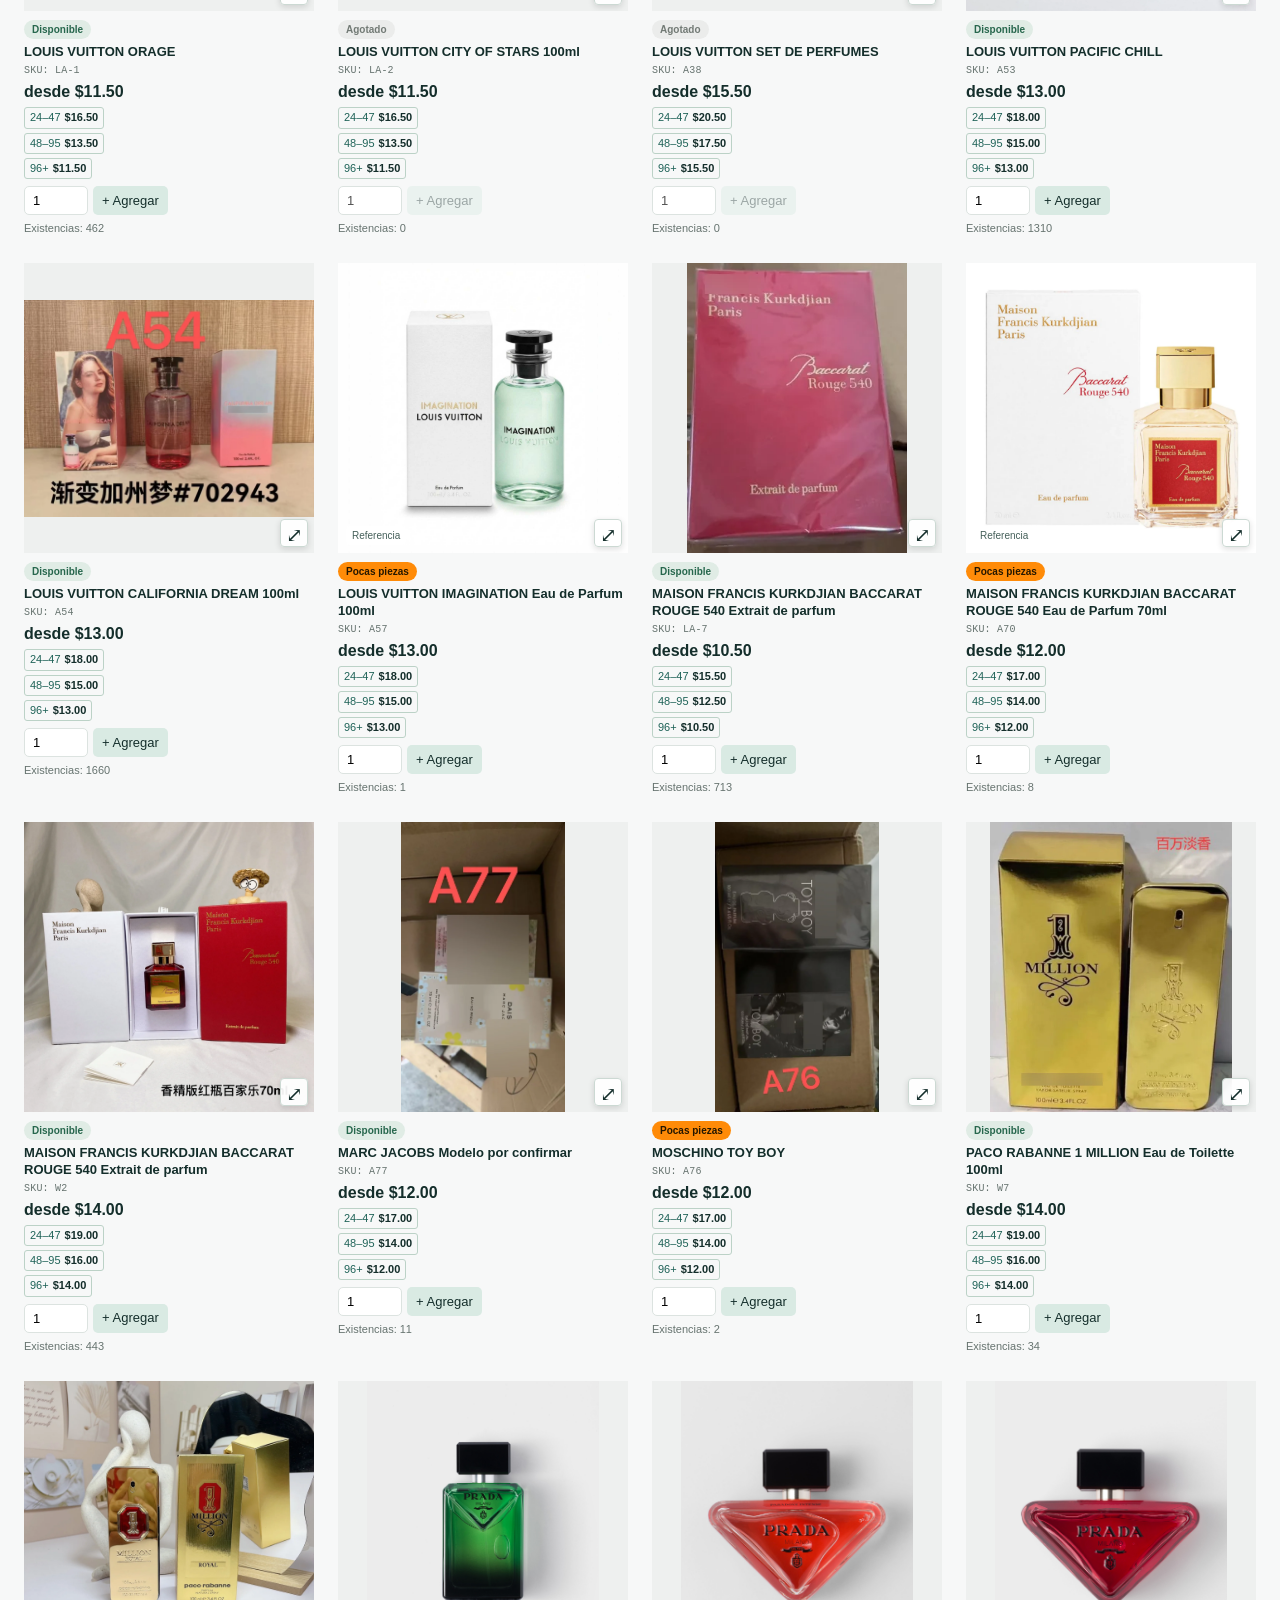
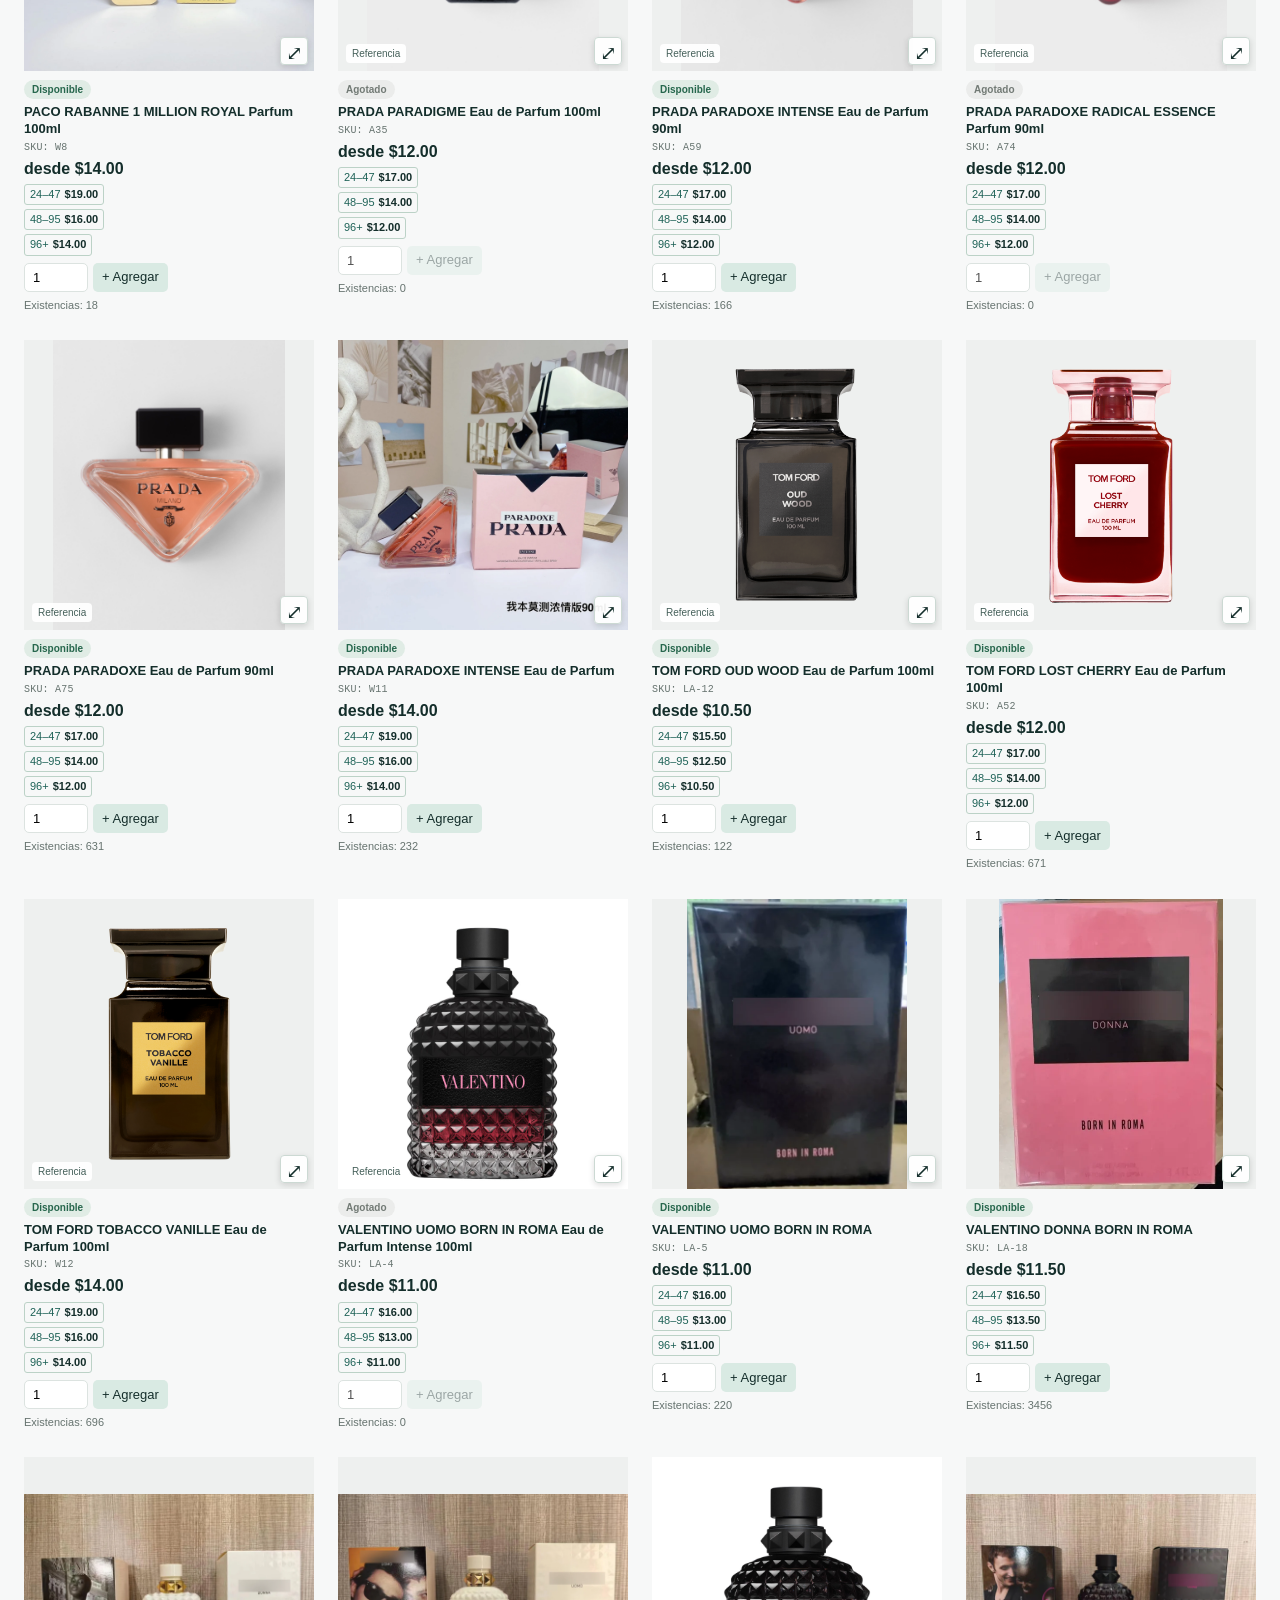
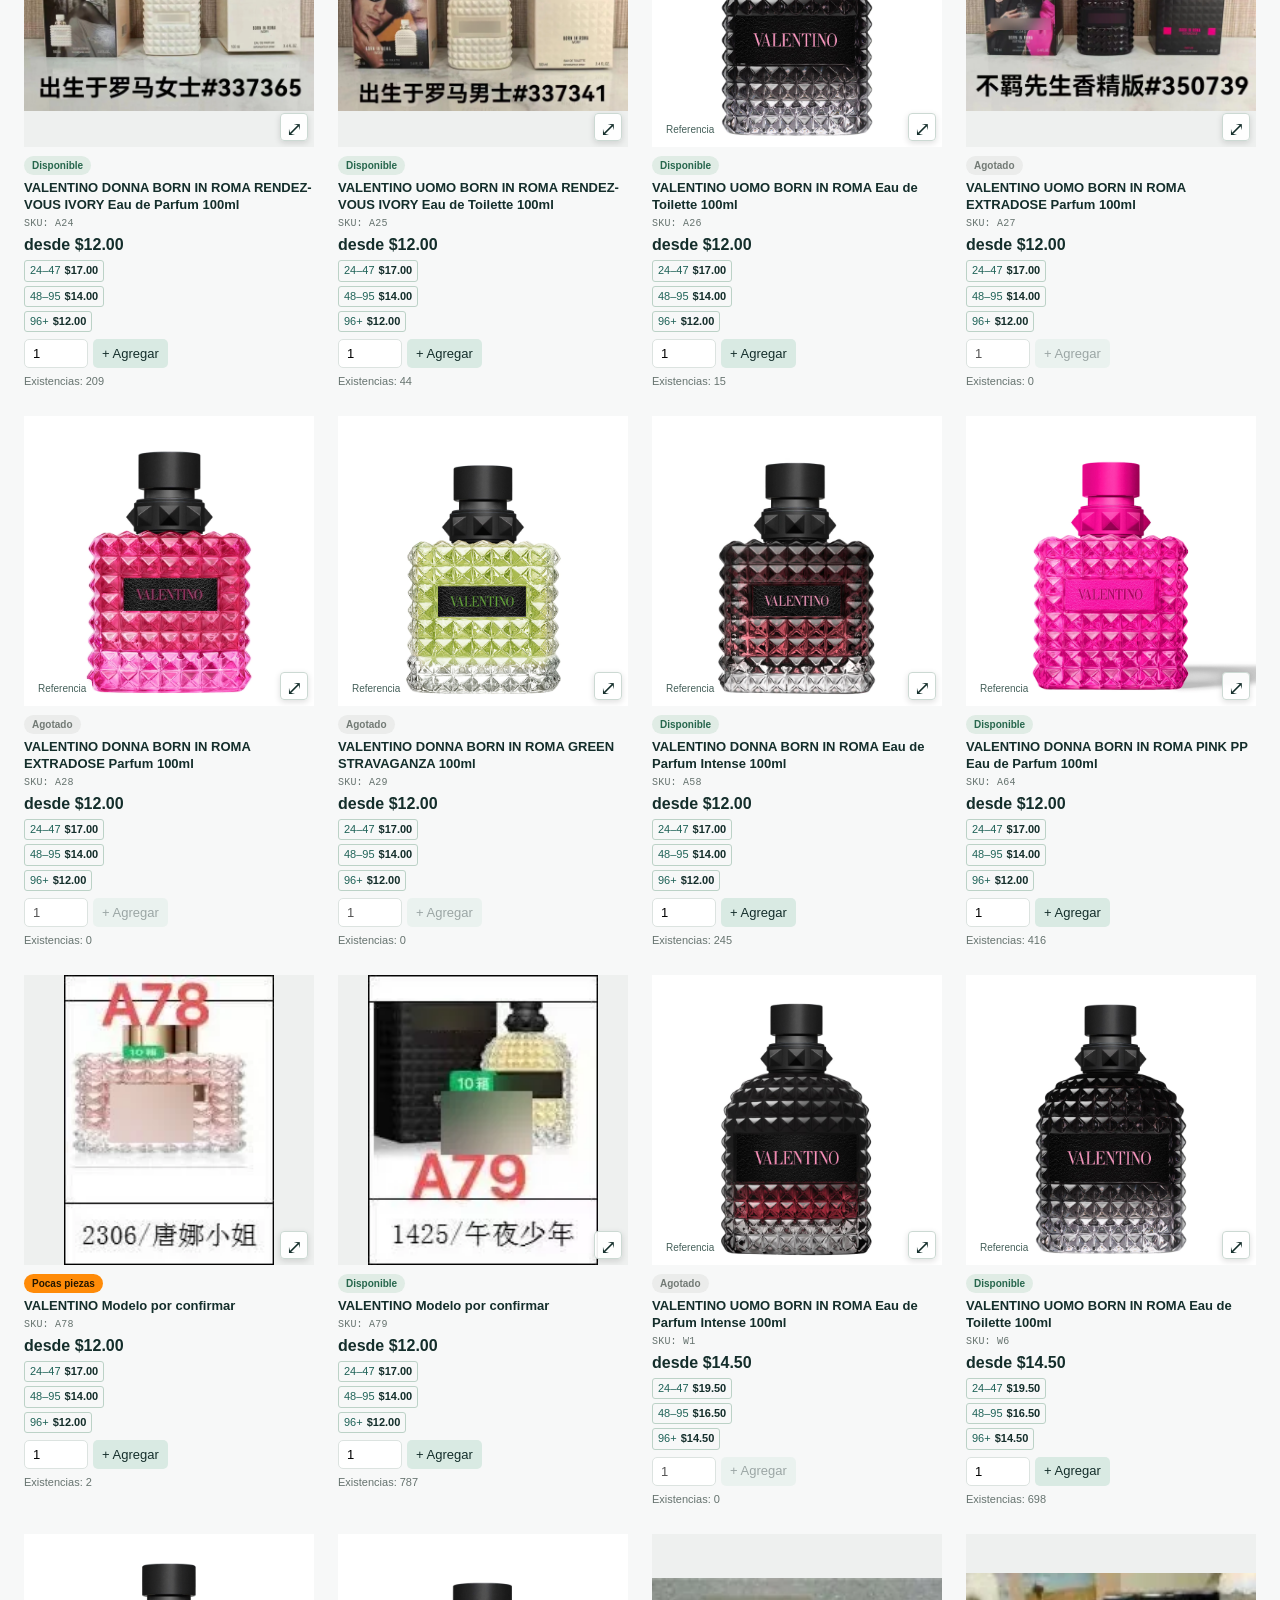
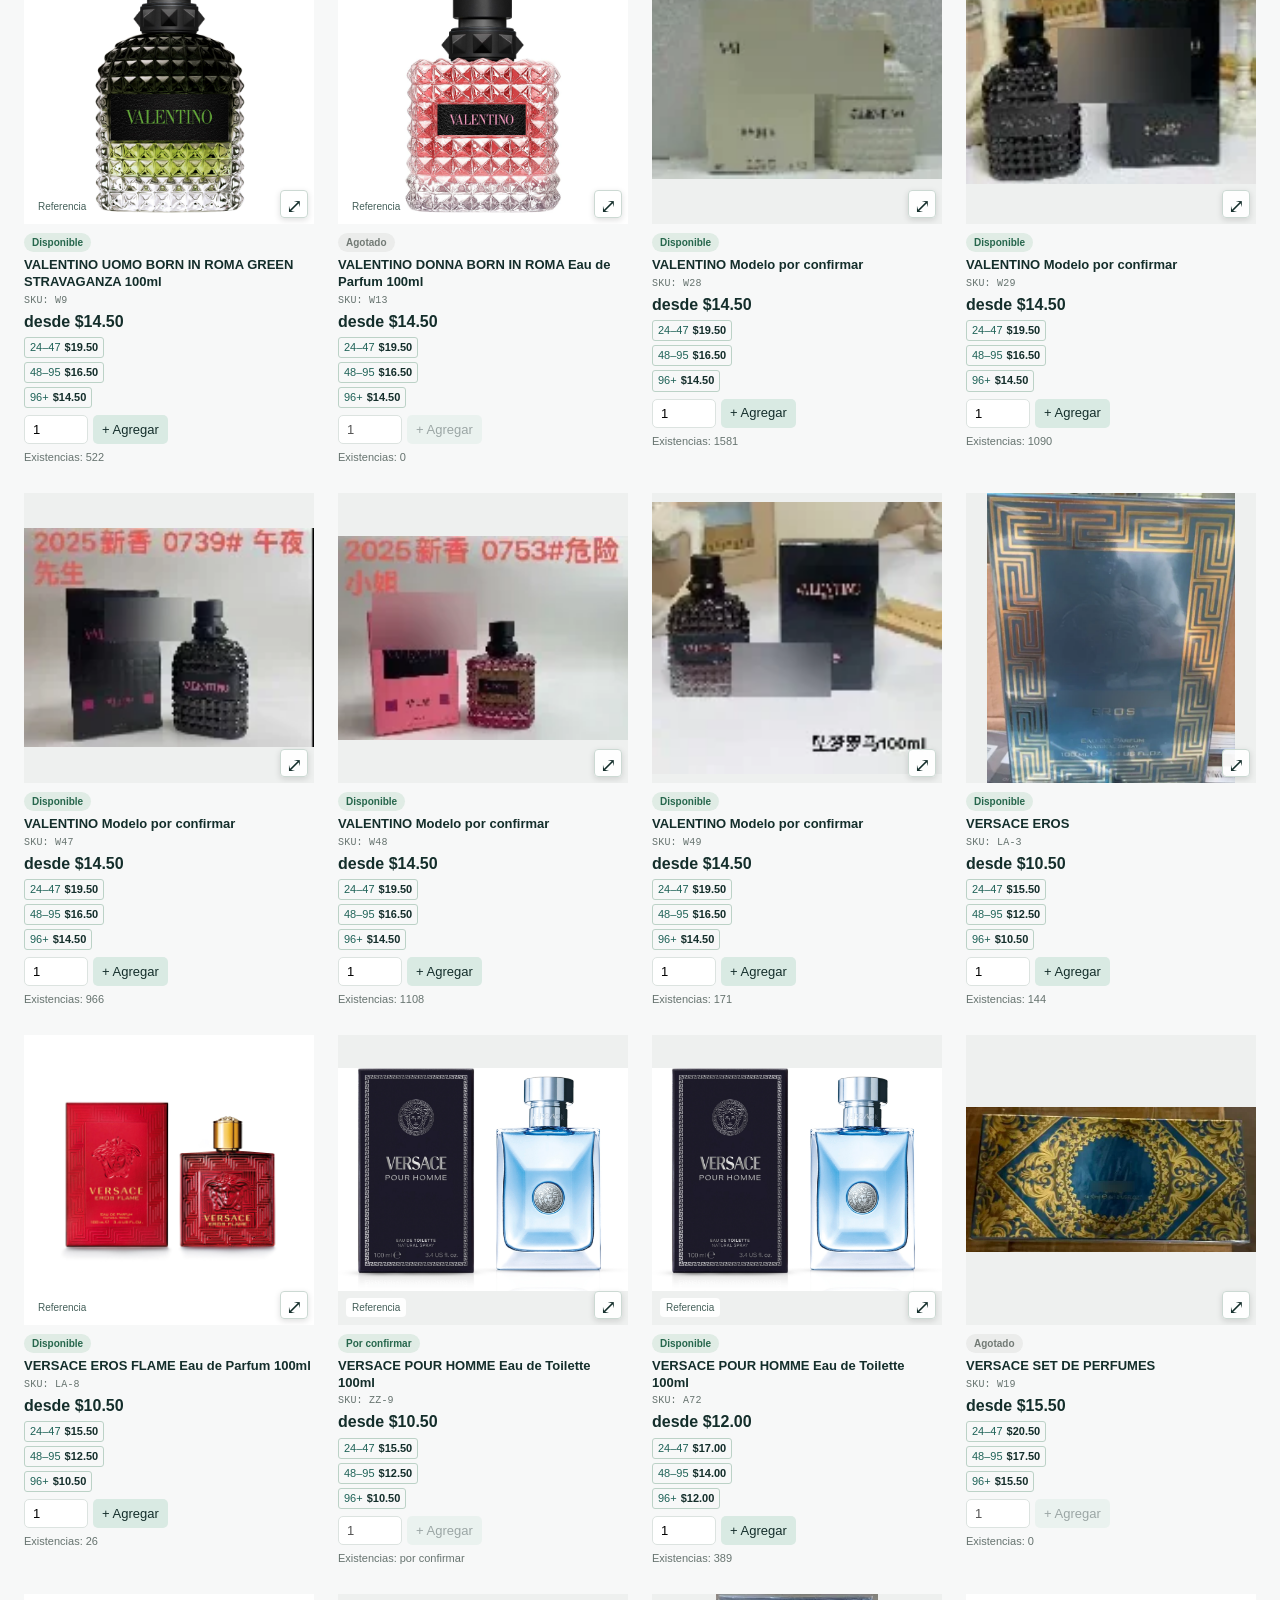
==== commit dd3ef104: "Match twelve additional catalog items to reviewed high-resolution photos" ====
--- a/catalog/index.html
+++ b/catalog/index.html
@@ -8,6 +8,6 @@
 <footer><div class="logo">SOL<span>PERFUMES WHOLESALE</span></div><p>La Puente, California · Mayoreo de perfumes</p><a href="#catalog">Catálogo</a><a href="#terms">Cómo comprar</a></footer>
 <dialog id="photoModal"><button class="close" id="closePhoto" aria-label="Cerrar">×</button><p class="eyebrow" id="photoLabel">FOTO DEL PRODUCTO</p><div class="photoSquare"><img id="largePhoto" alt=""></div><strong id="photoTitle"></strong><button id="bottomClose">Cerrar</button></dialog>
 <dialog id="cartModal"><button class="close" id="closeCart" aria-label="Cerrar">×</button><h2 id="orderTitle">Mi pedido</h2><p class="muted" id="tierApplied"></p><div id="cartRows"></div><div class="total"><span id="totalLabel">Total de mercancía</span><strong id="total"></strong></div><p class="muted">Envío y cargos aplicables se confirman por separado. No es una confirmación de entrega ni de pago.</p><div class="row"><button id="copyQuote" class="primary">Copiar pedido</button><button id="downloadQuote">Descargar TXT</button><button id="clearCart">Vaciar</button></div><p id="cartStatus" role="status"></p></dialog><div id="toast" role="status"></div>
-<script src="data.js"></script><script src="product-info.js?v=20261124-names1"></script><script src="app.js?v=20261125-inquiry1"></script><script src="language.js?v=20261125-inquiry1"></script><script src="reference-fill.js?v=20261125-photos3"></script></html>
+<script src="data.js"></script><script src="product-info.js?v=20261124-names1"></script><script src="app.js?v=20261125-inquiry1"></script><script src="language.js?v=20261125-inquiry1"></script><script src="reference-fill.js?v=20261125-photos4"></script></html>
 
 
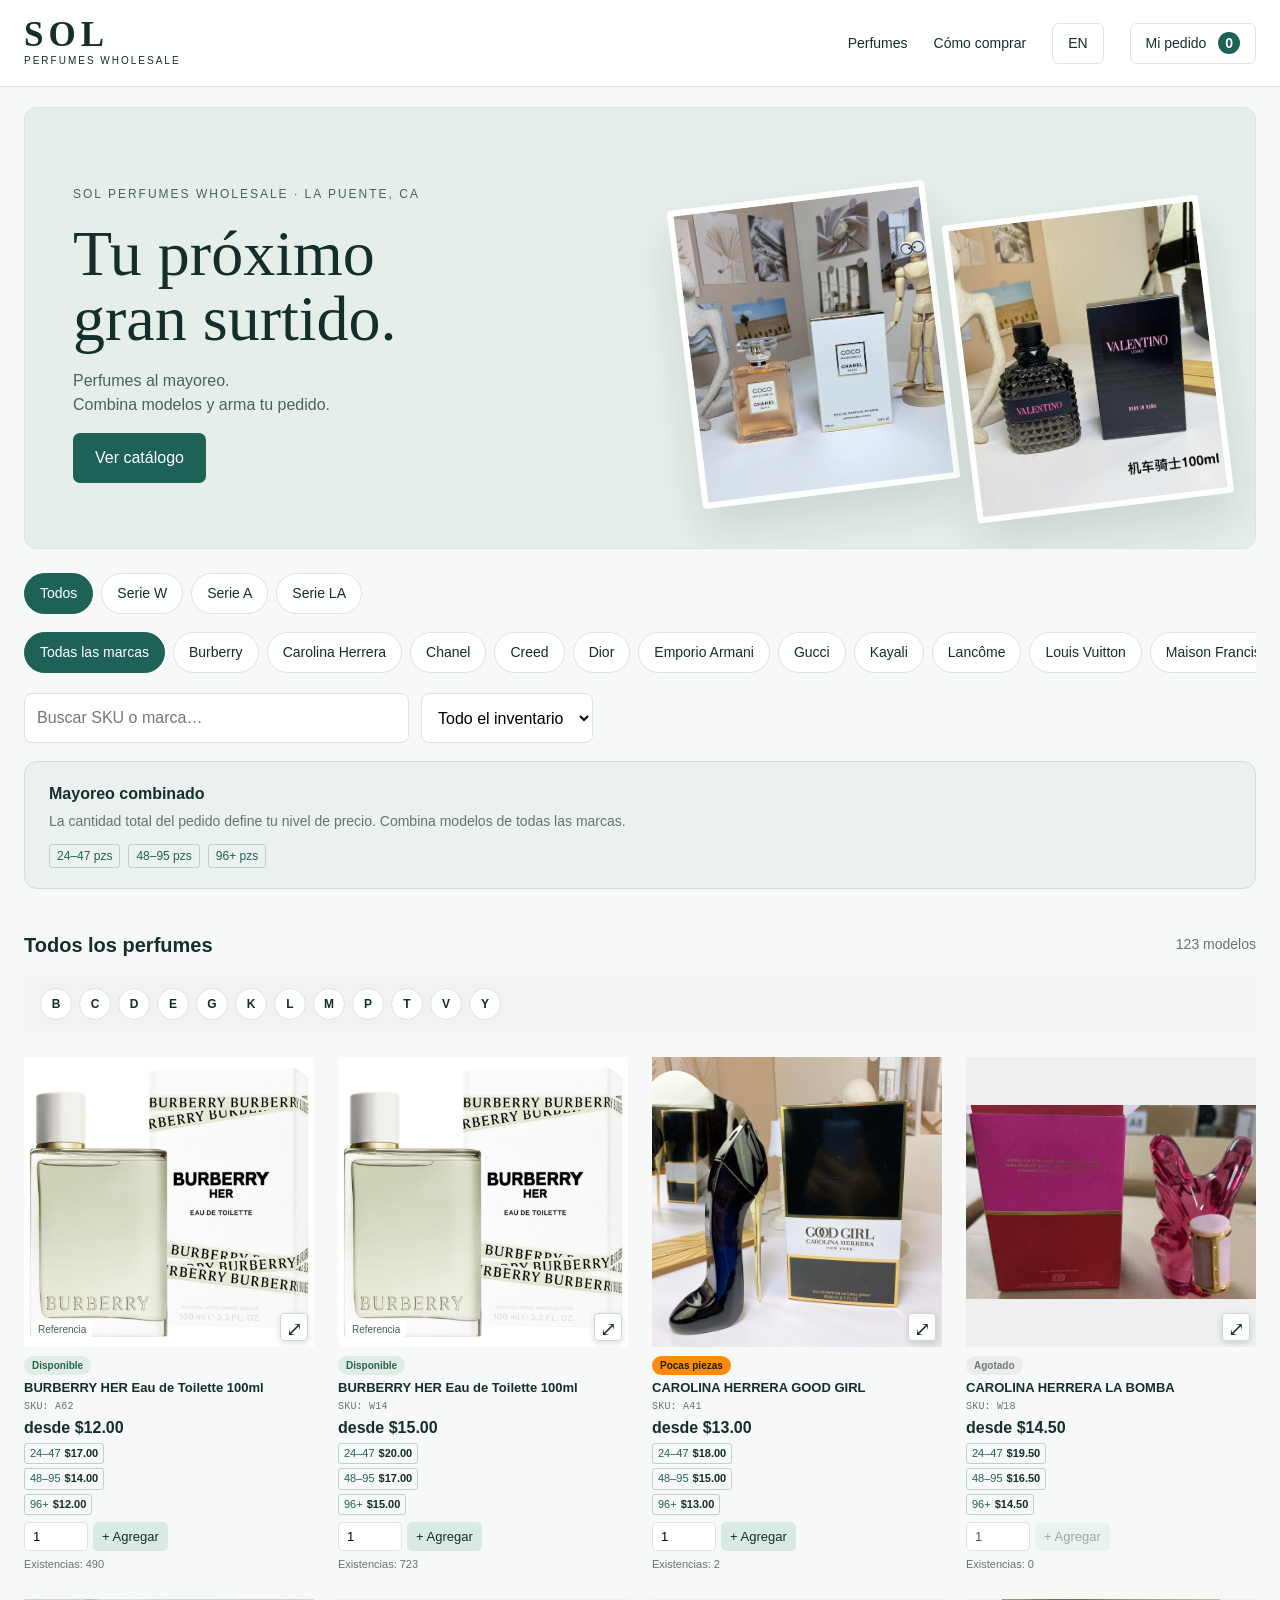
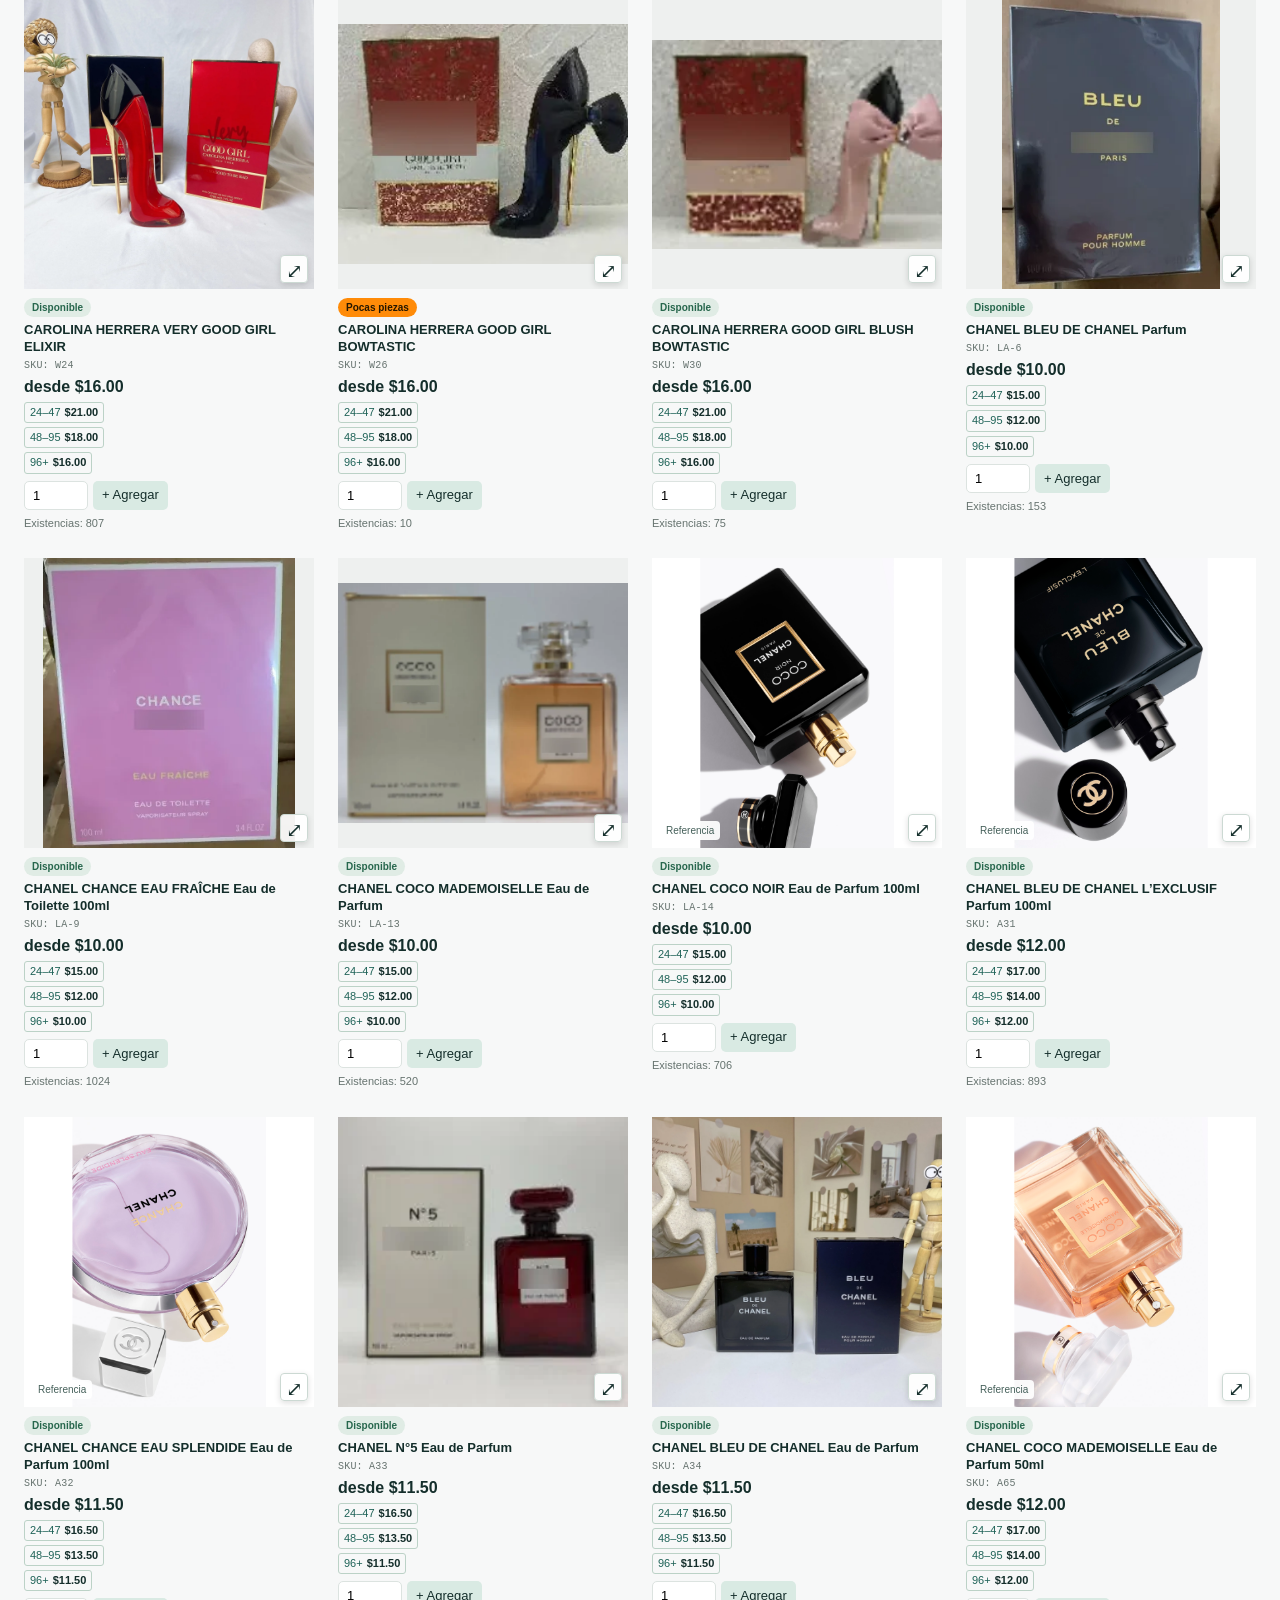
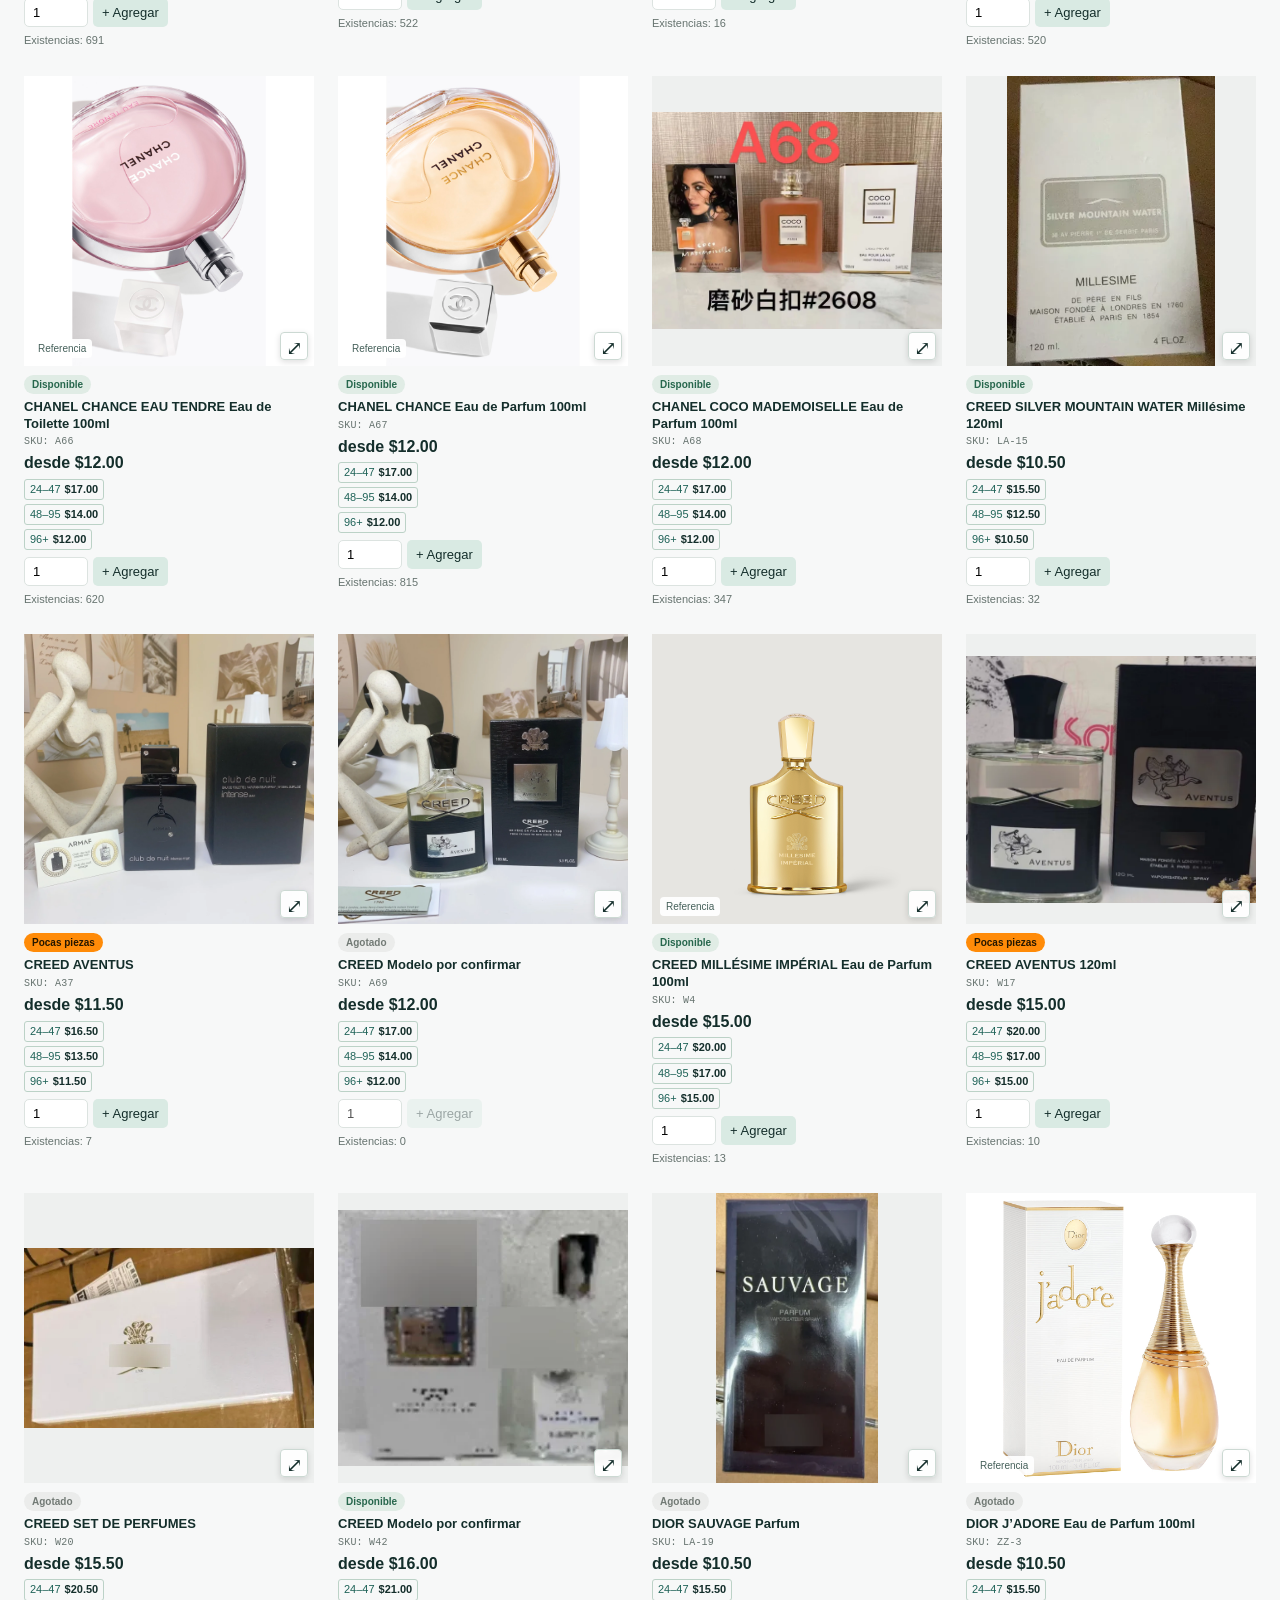
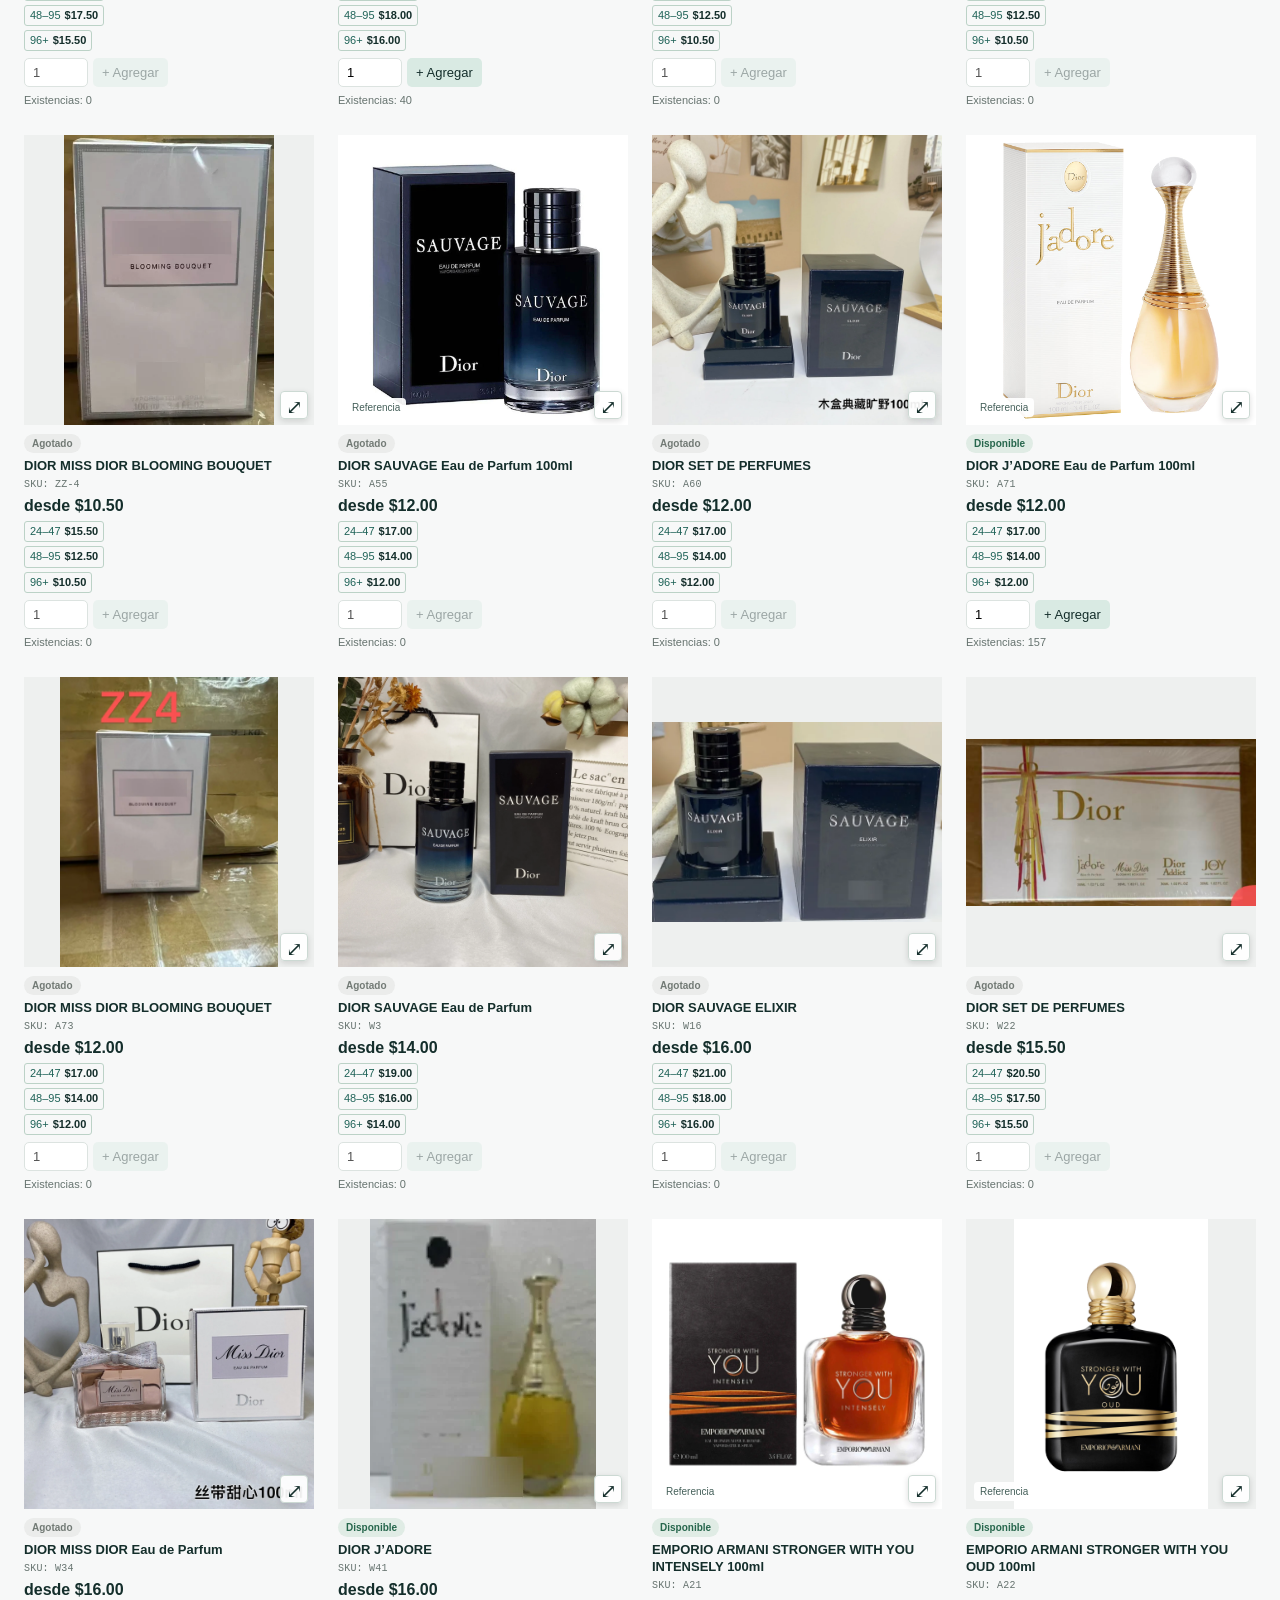
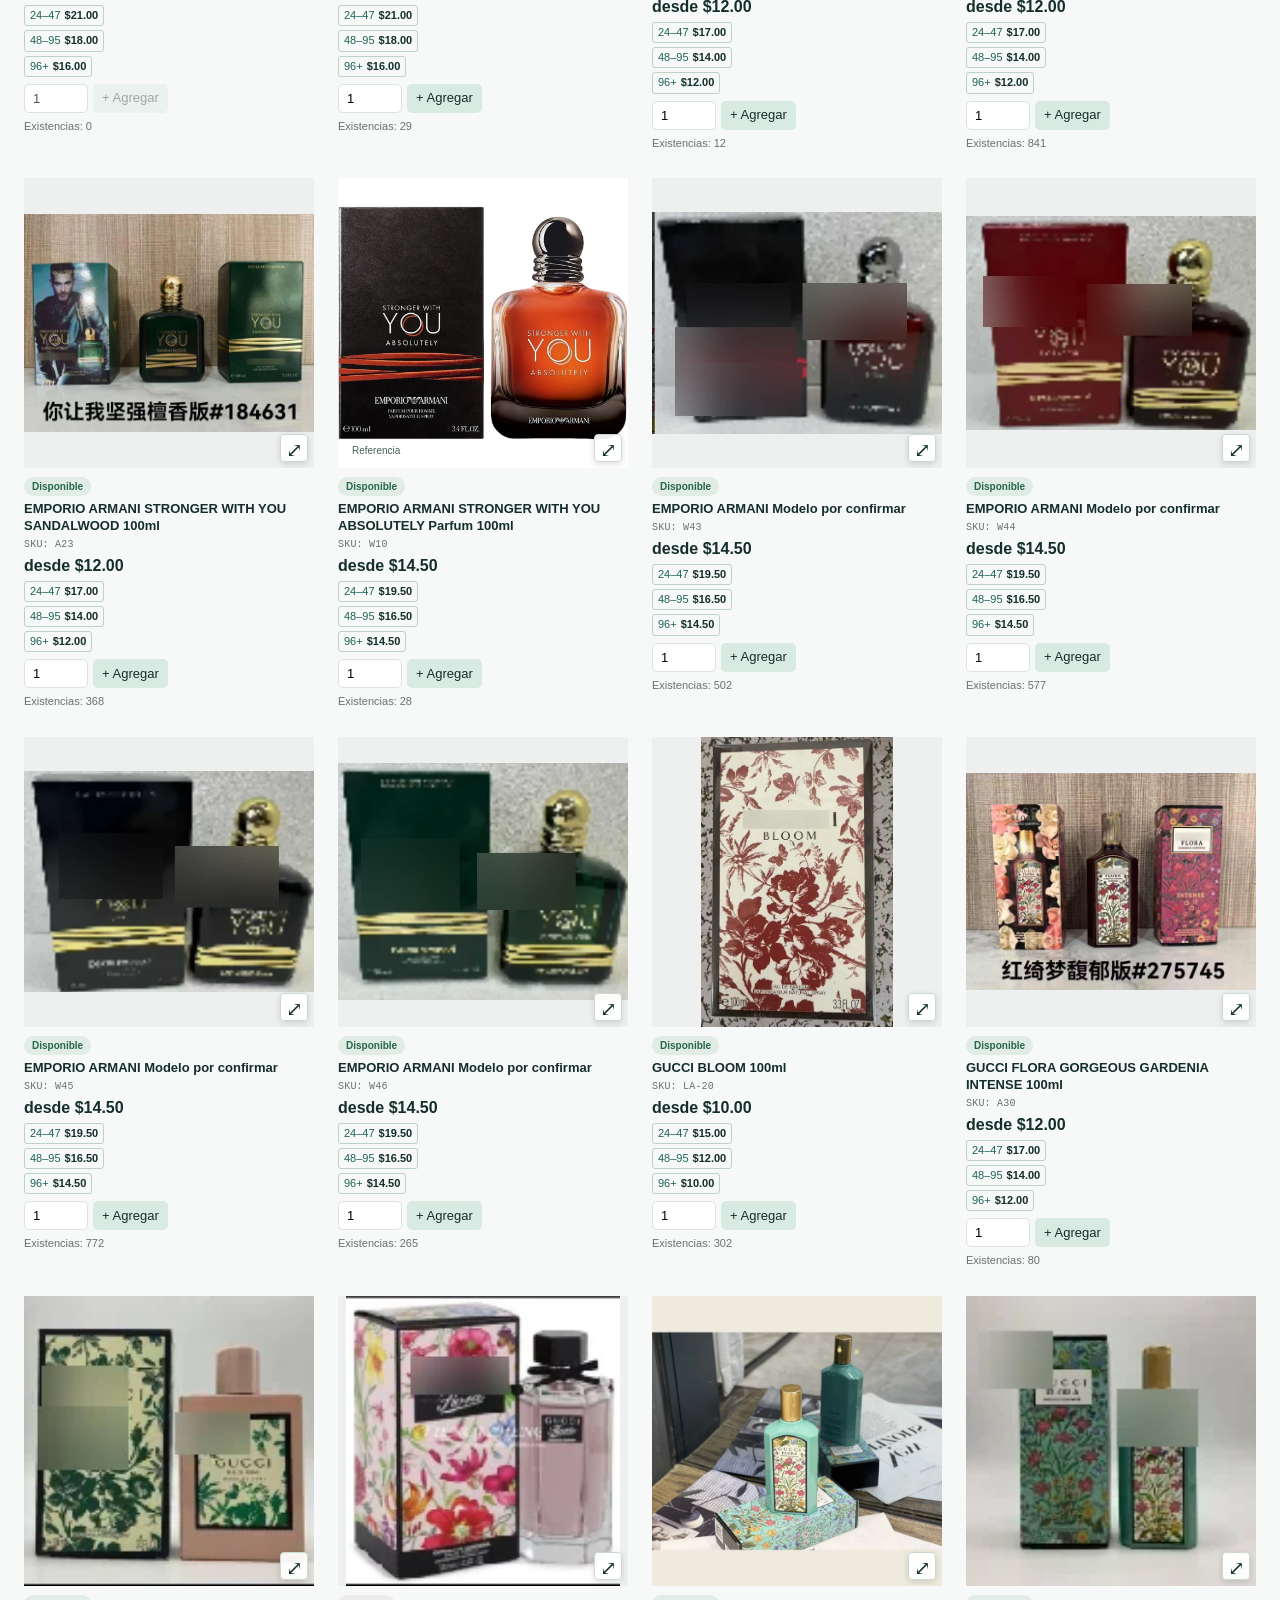
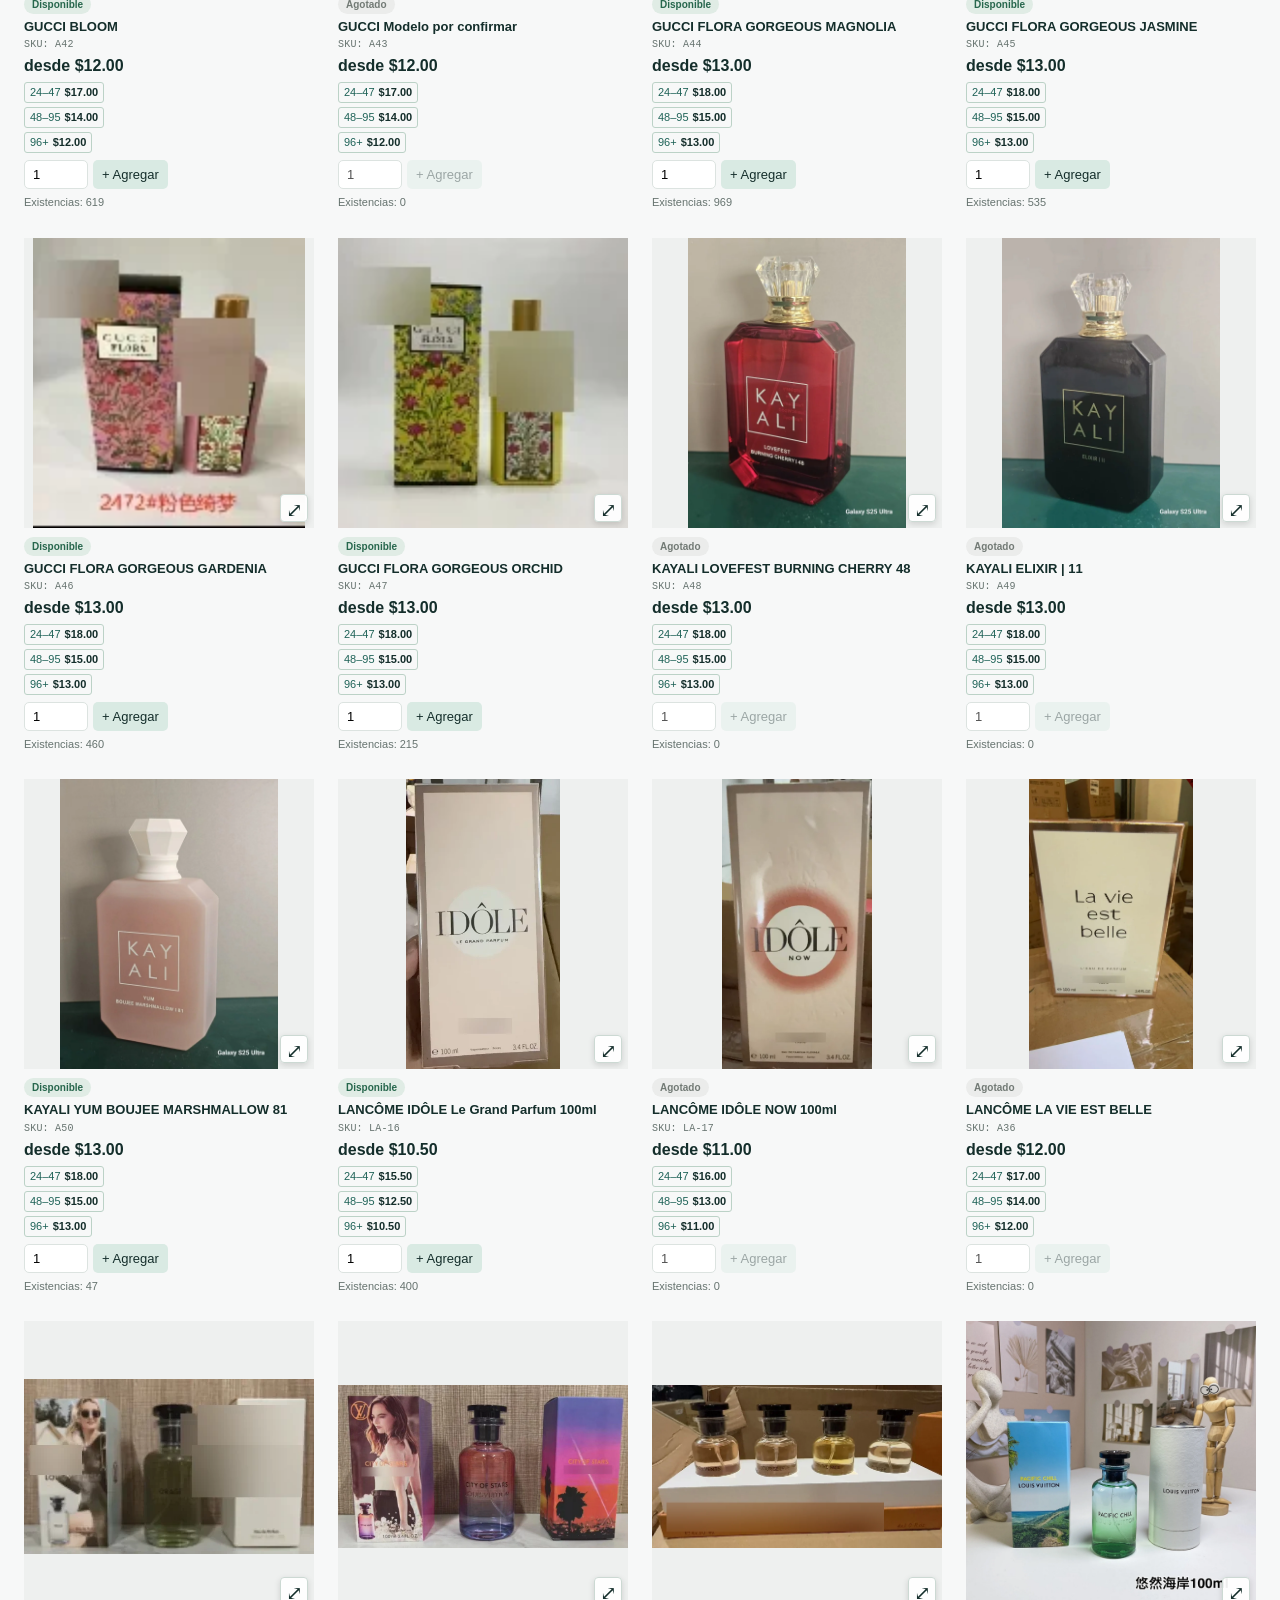
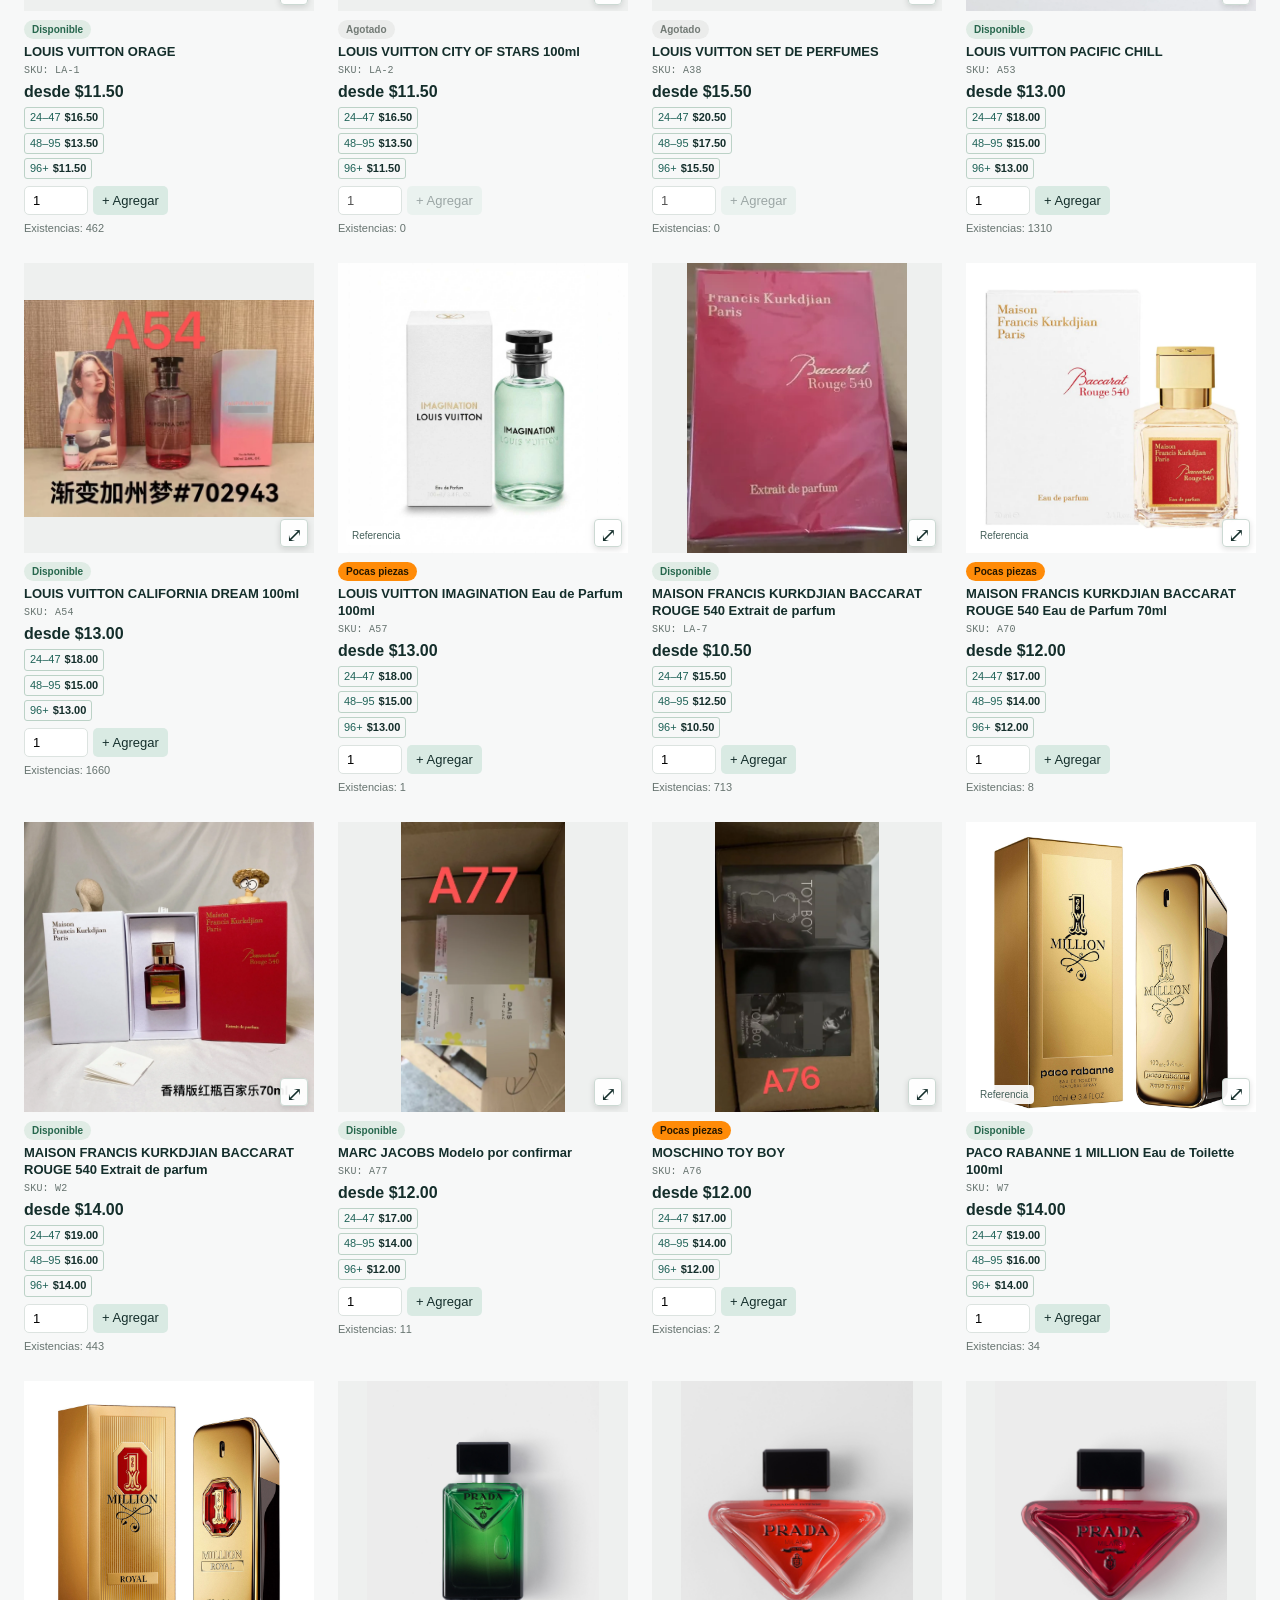
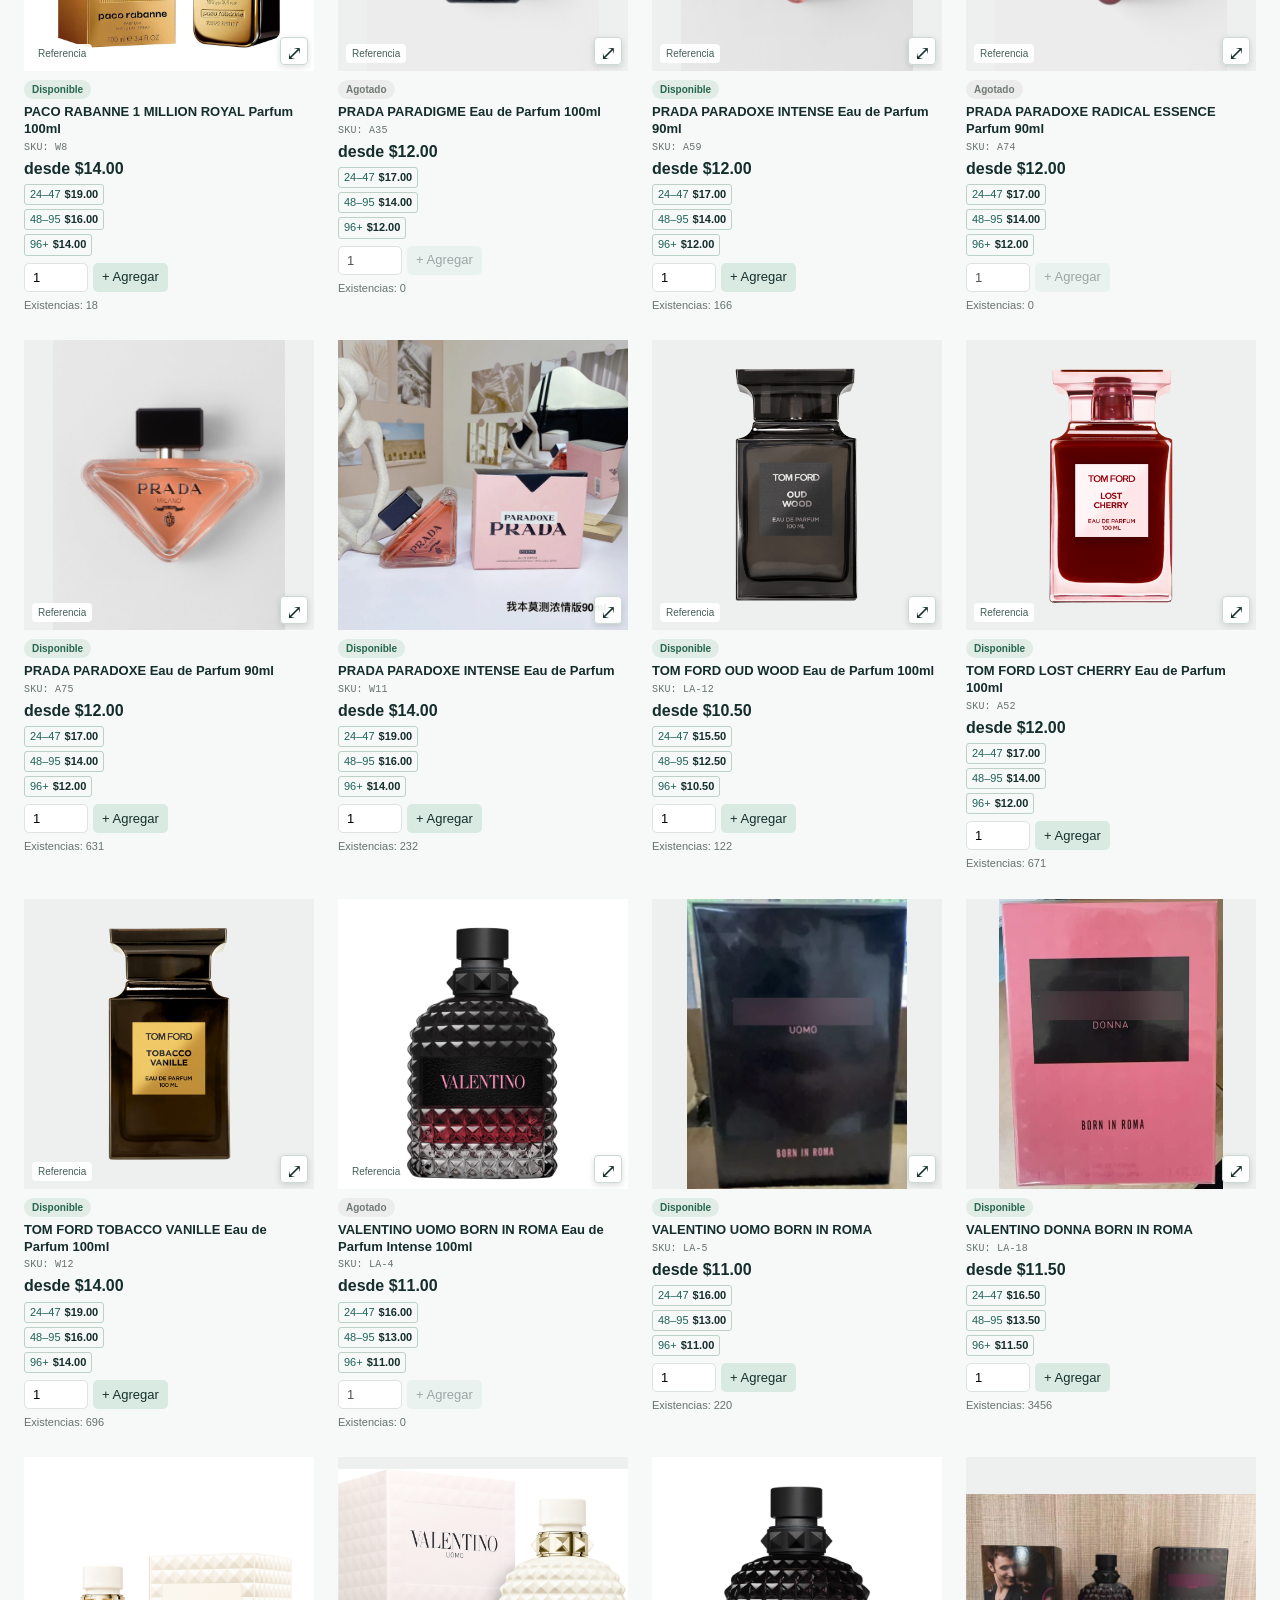
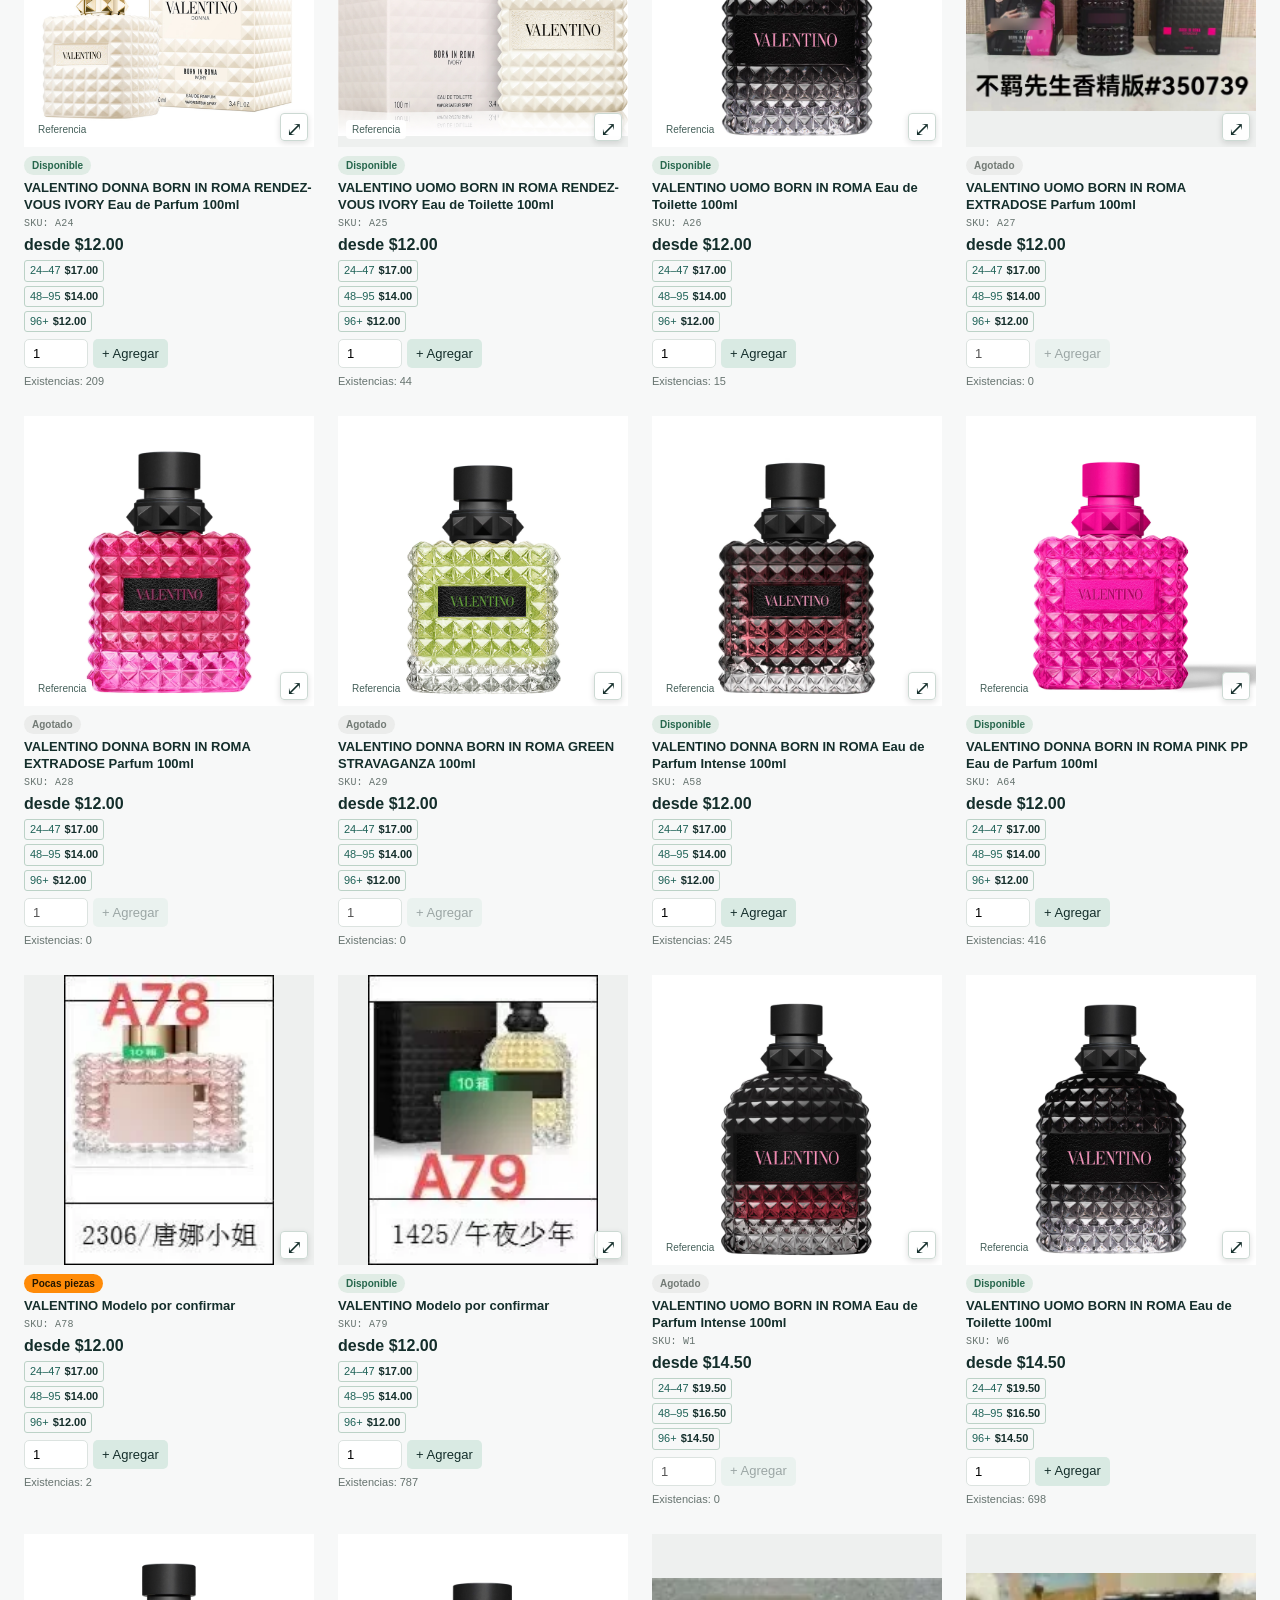
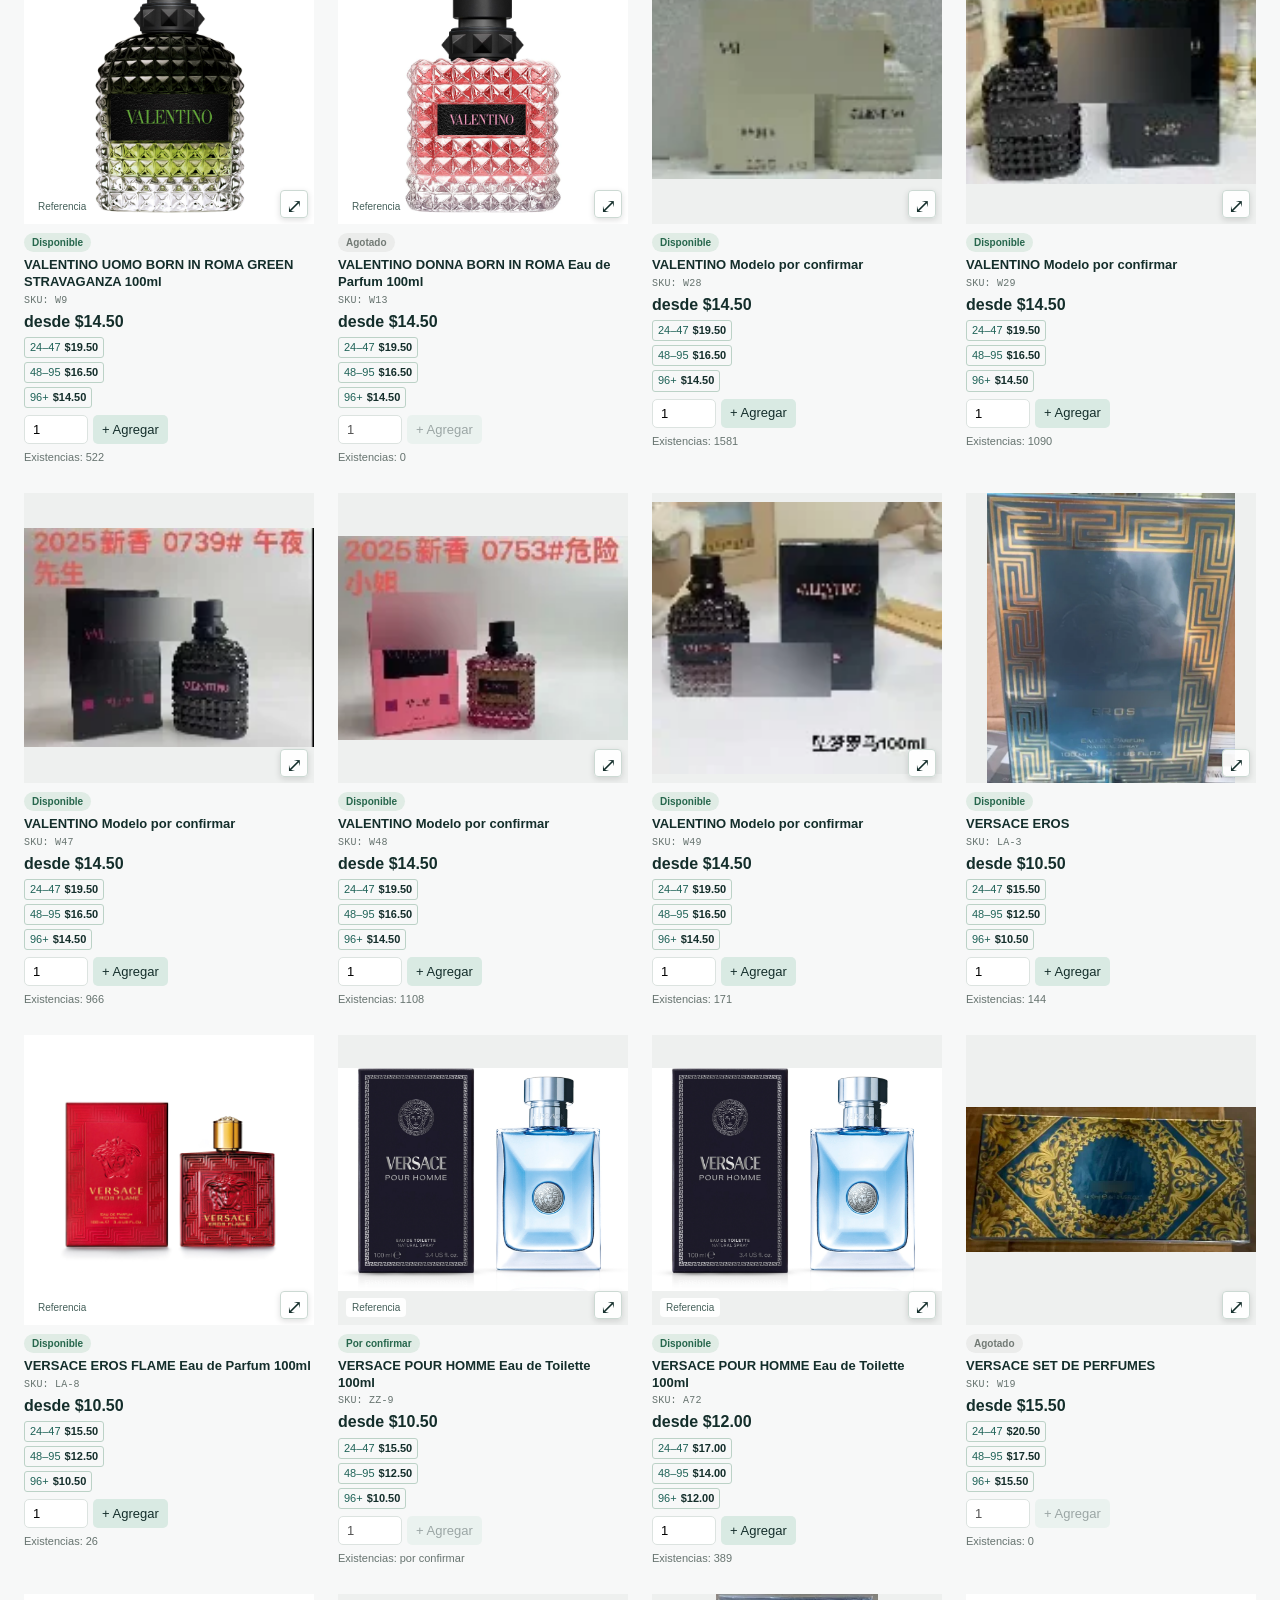
==== commit 59b56447: "Add seven verified high-resolution catalog reference photos" ====
--- a/catalog/index.html
+++ b/catalog/index.html
@@ -8,6 +8,6 @@
 <footer><div class="logo">SOL<span>PERFUMES WHOLESALE</span></div><p>La Puente, California · Mayoreo de perfumes</p><a href="#catalog">Catálogo</a><a href="#terms">Cómo comprar</a></footer>
 <dialog id="photoModal"><button class="close" id="closePhoto" aria-label="Cerrar">×</button><p class="eyebrow" id="photoLabel">FOTO DEL PRODUCTO</p><div class="photoSquare"><img id="largePhoto" alt=""></div><strong id="photoTitle"></strong><button id="bottomClose">Cerrar</button></dialog>
 <dialog id="cartModal"><button class="close" id="closeCart" aria-label="Cerrar">×</button><h2 id="orderTitle">Mi pedido</h2><p class="muted" id="tierApplied"></p><div id="cartRows"></div><div class="total"><span id="totalLabel">Total de mercancía</span><strong id="total"></strong></div><p class="muted">Envío y cargos aplicables se confirman por separado. No es una confirmación de entrega ni de pago.</p><div class="row"><button id="copyQuote" class="primary">Copiar pedido</button><button id="downloadQuote">Descargar TXT</button><button id="clearCart">Vaciar</button></div><p id="cartStatus" role="status"></p></dialog><div id="toast" role="status"></div>
-<script src="data.js"></script><script src="product-info.js?v=20261124-names1"></script><script src="app.js?v=20261125-inquiry1"></script><script src="language.js?v=20261125-inquiry1"></script><script src="reference-fill.js?v=20261125-photos4"></script></html>
+<script src="data.js"></script><script src="product-info.js?v=20261124-names1"></script><script src="app.js?v=20261125-inquiry1"></script><script src="language.js?v=20261125-inquiry1"></script><script src="reference-fill.js?v=20261128-photos5"></script></html>
 
 
